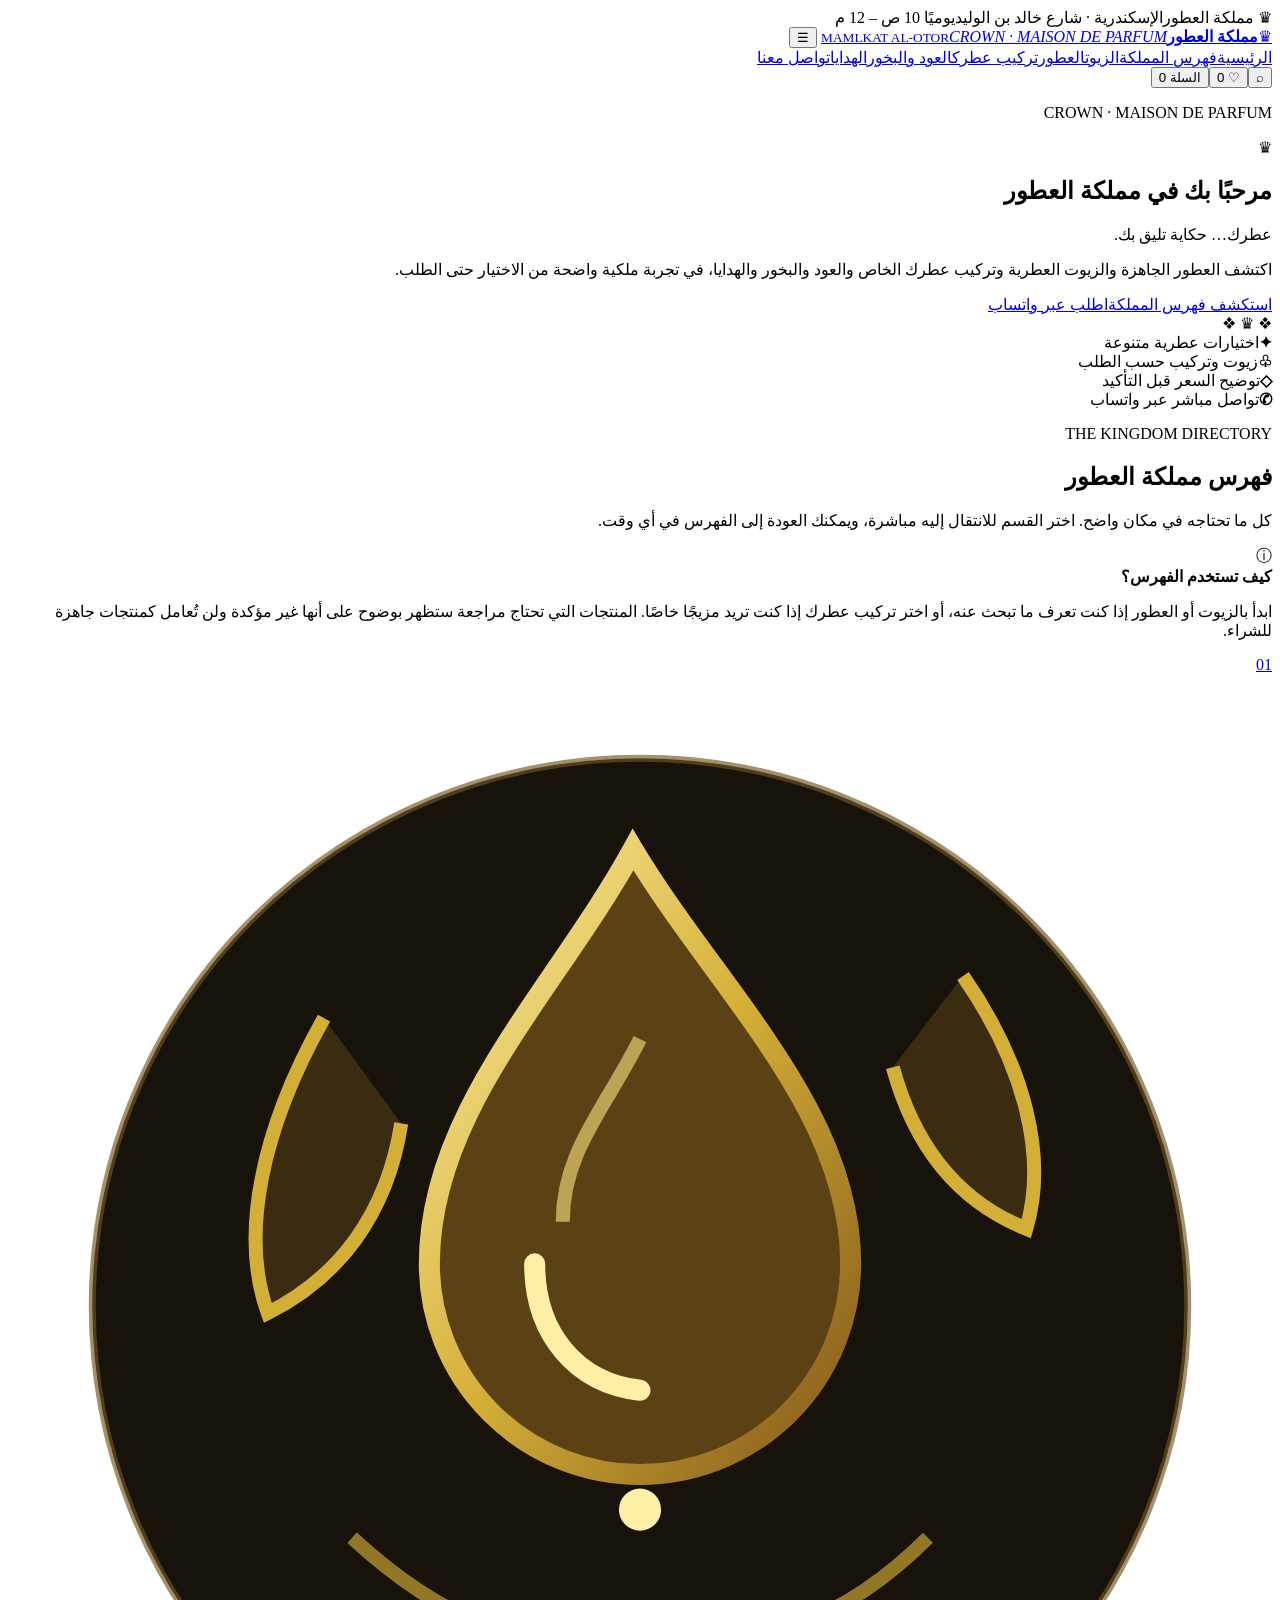
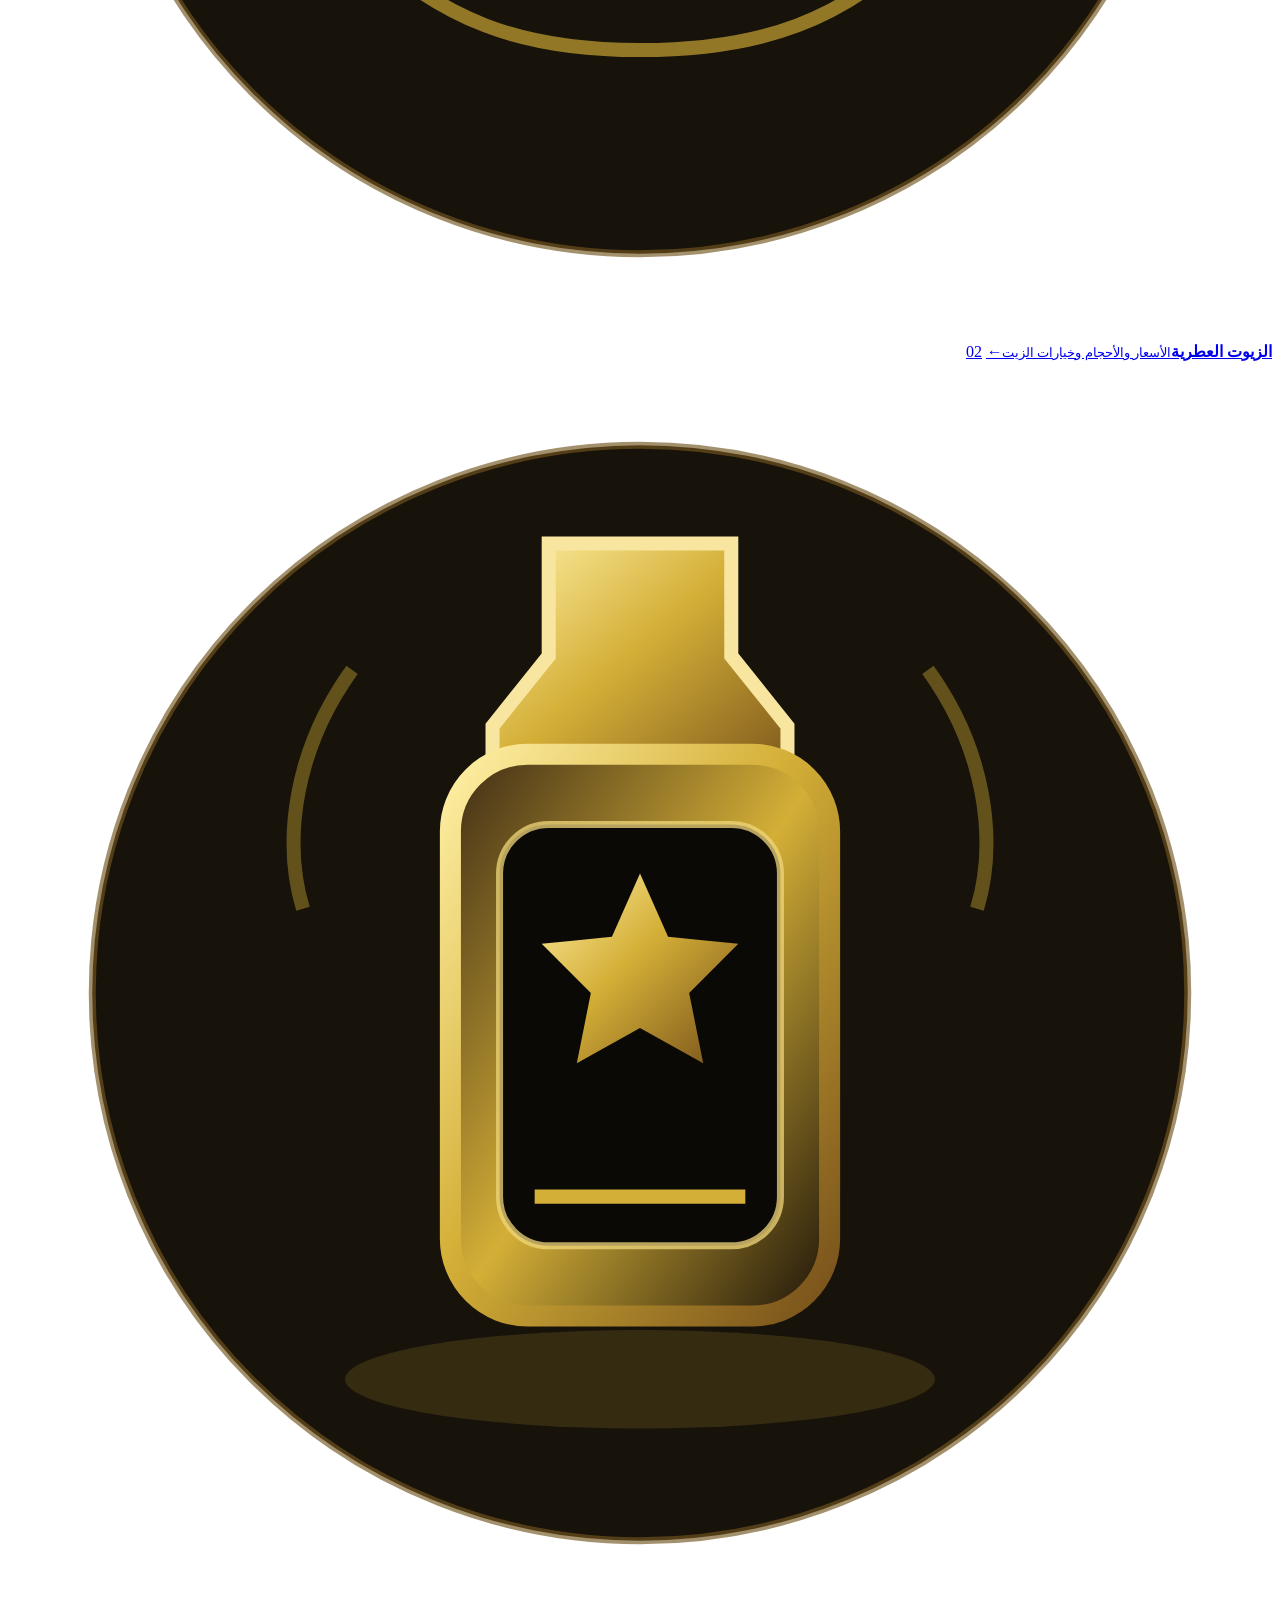
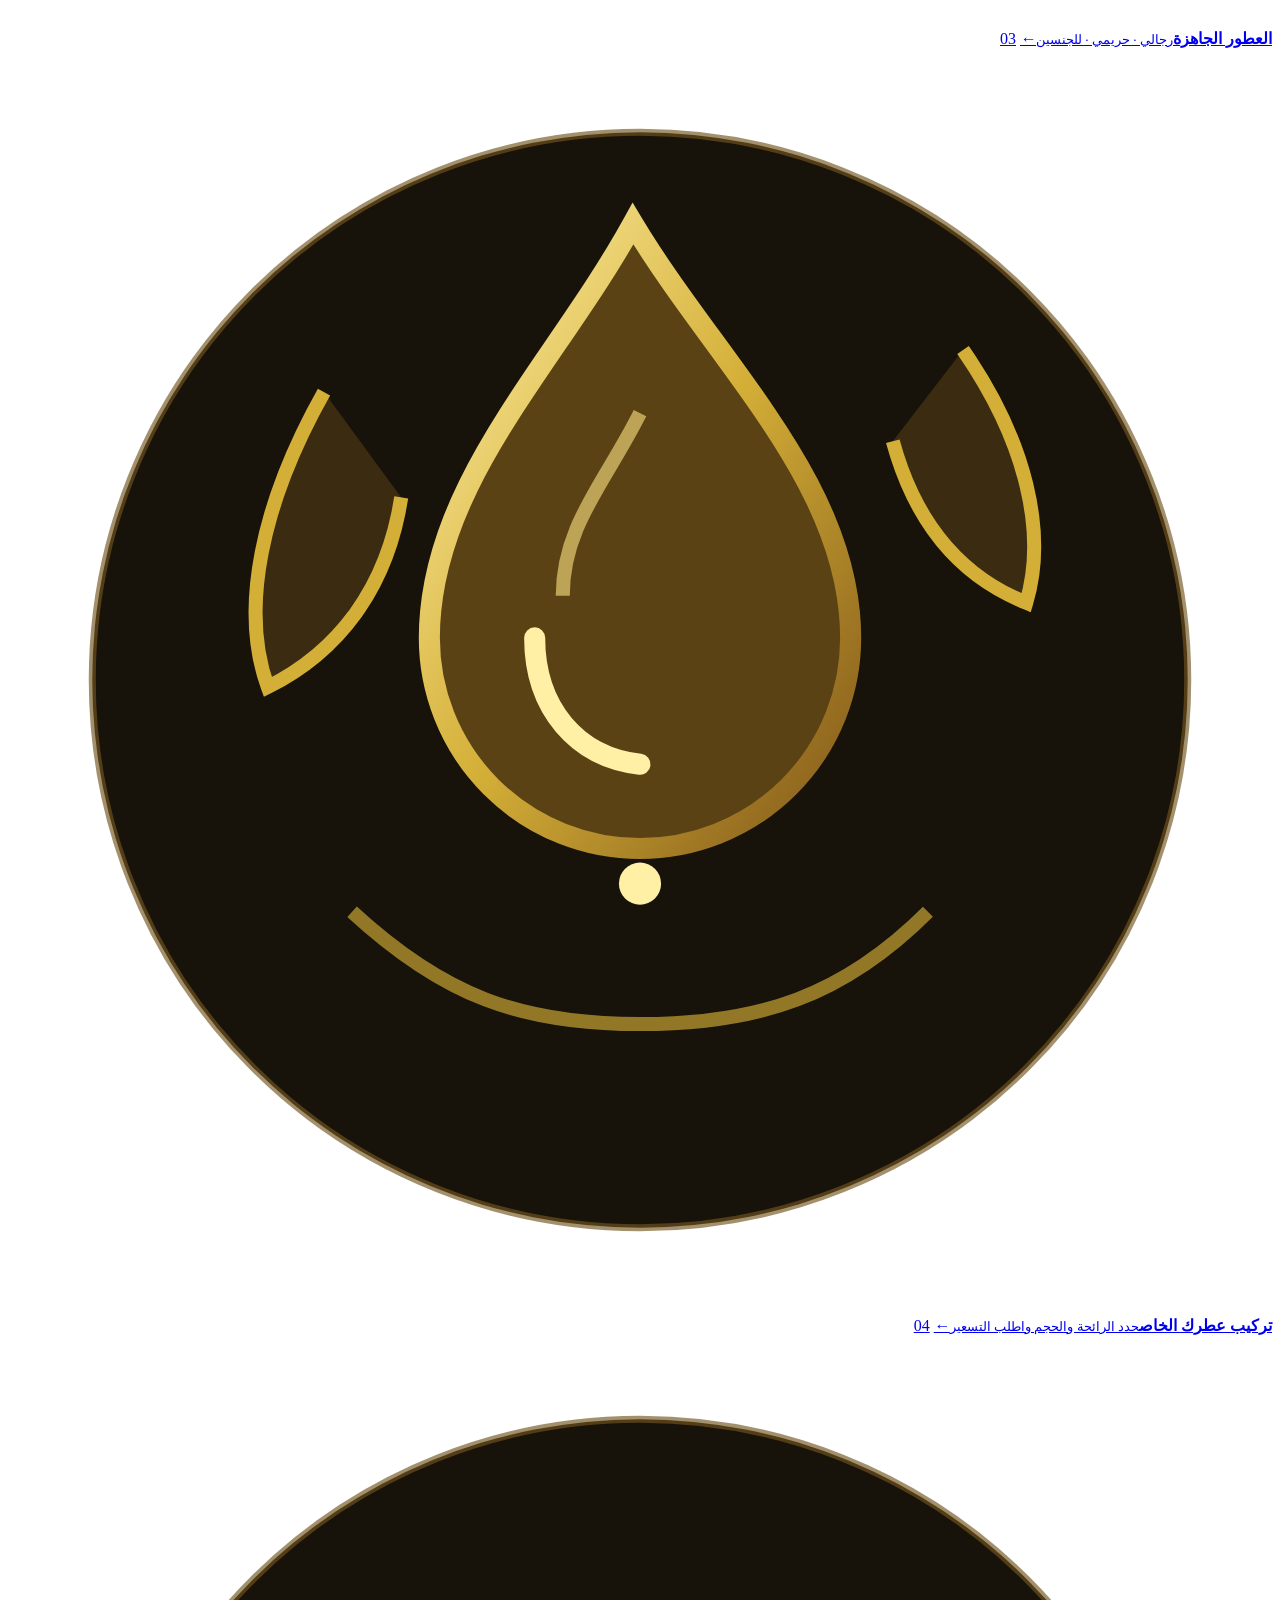
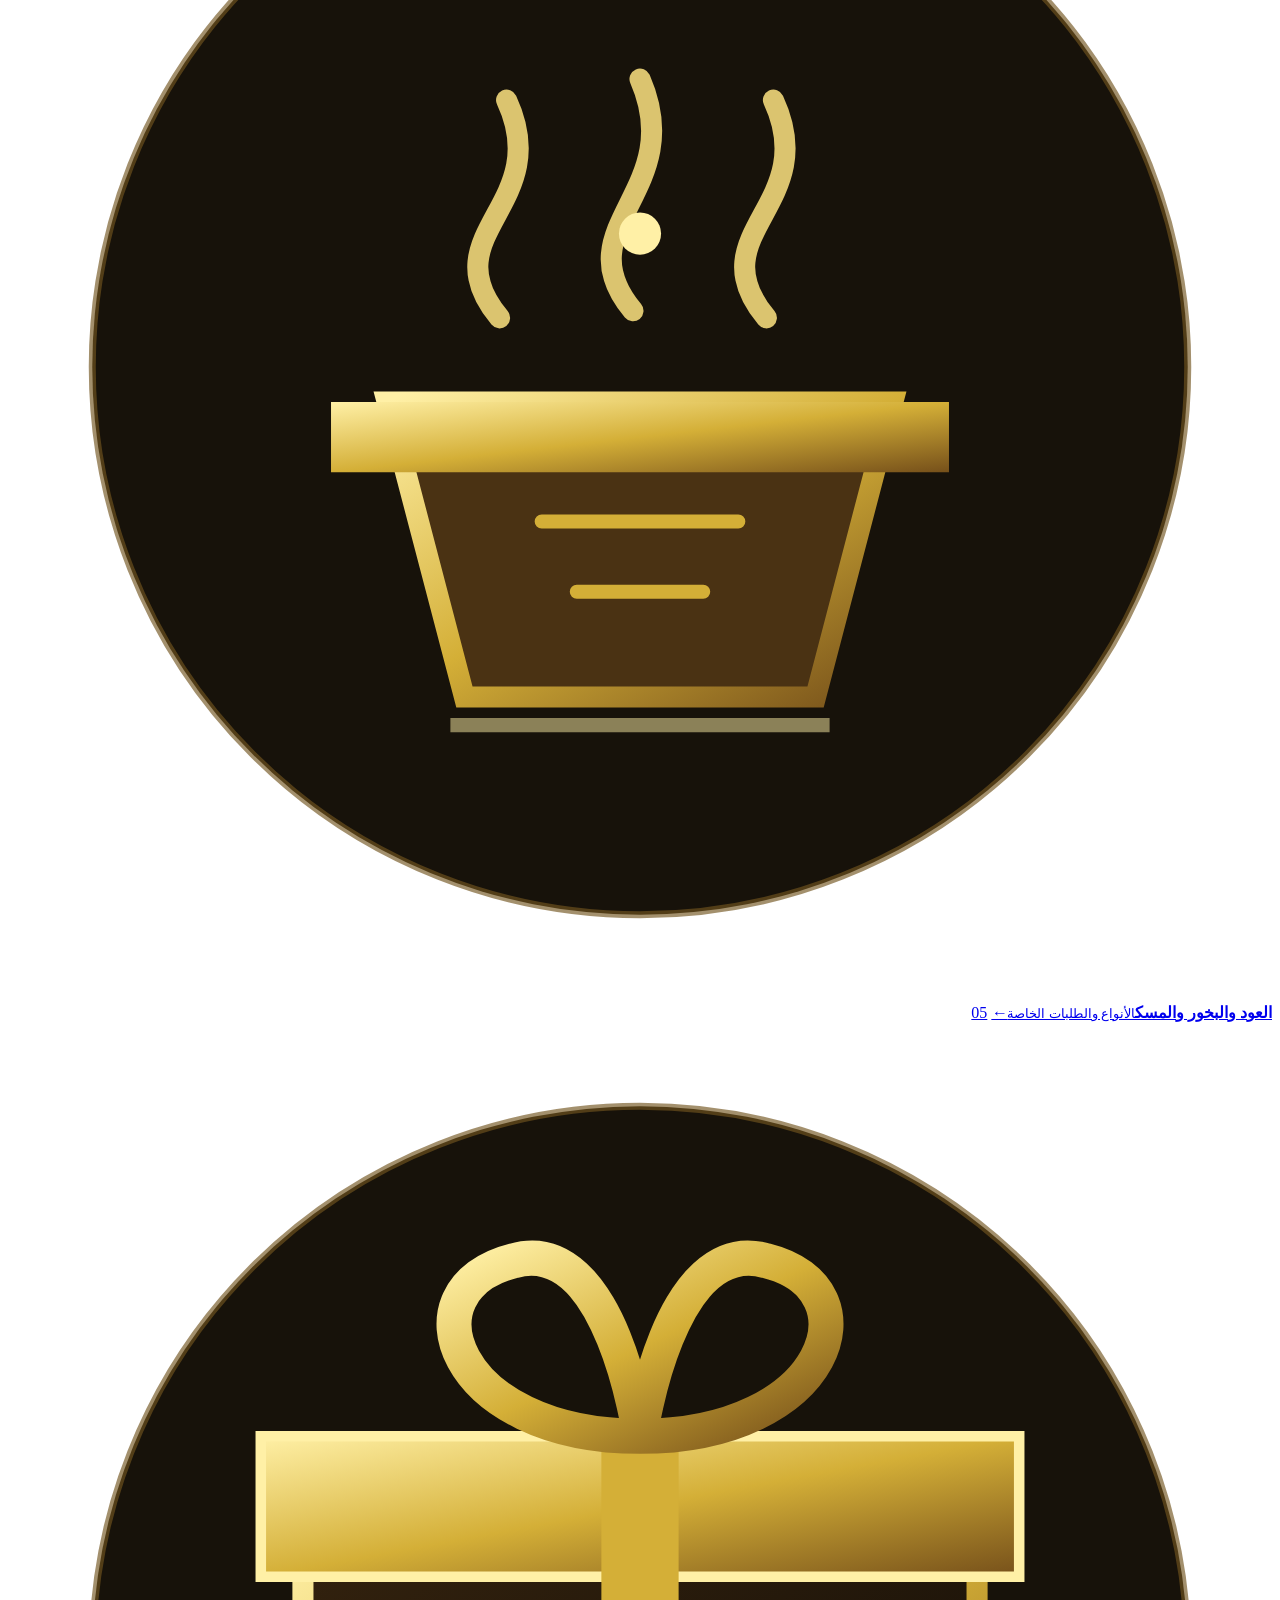
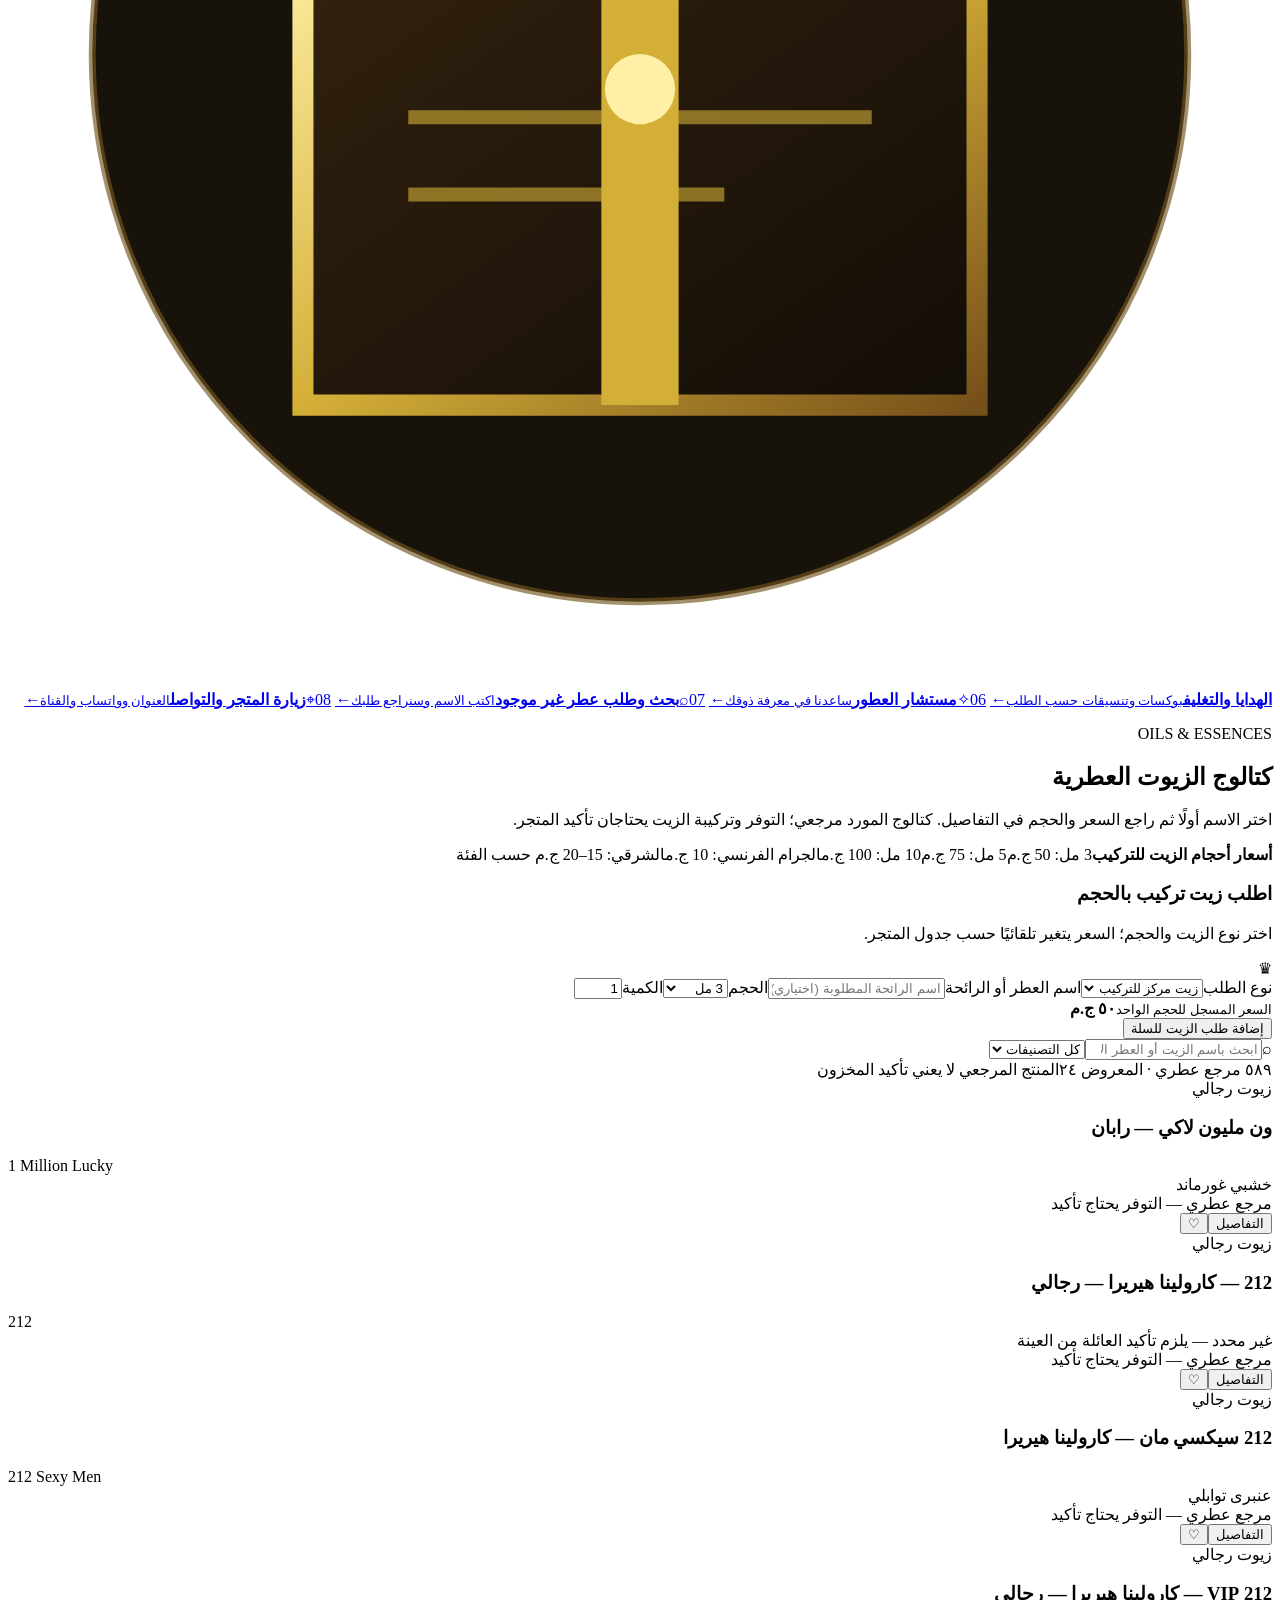
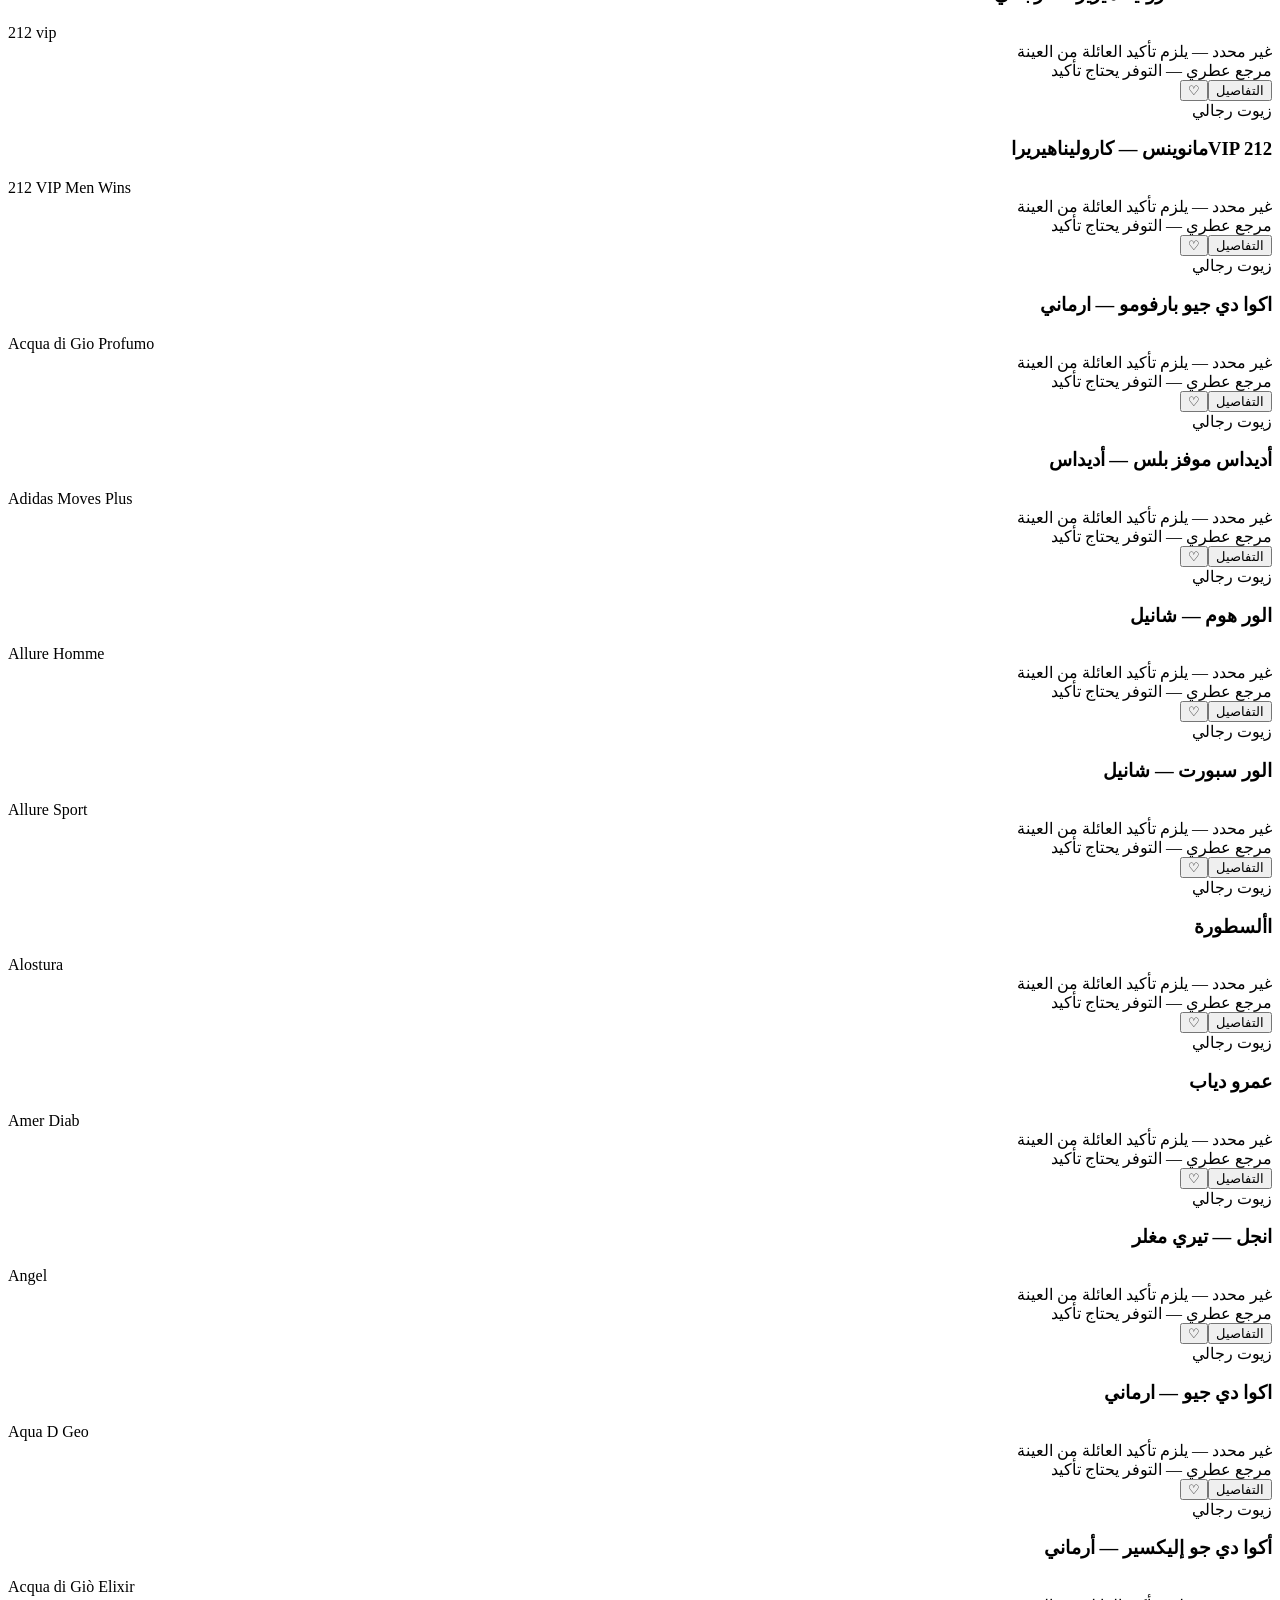
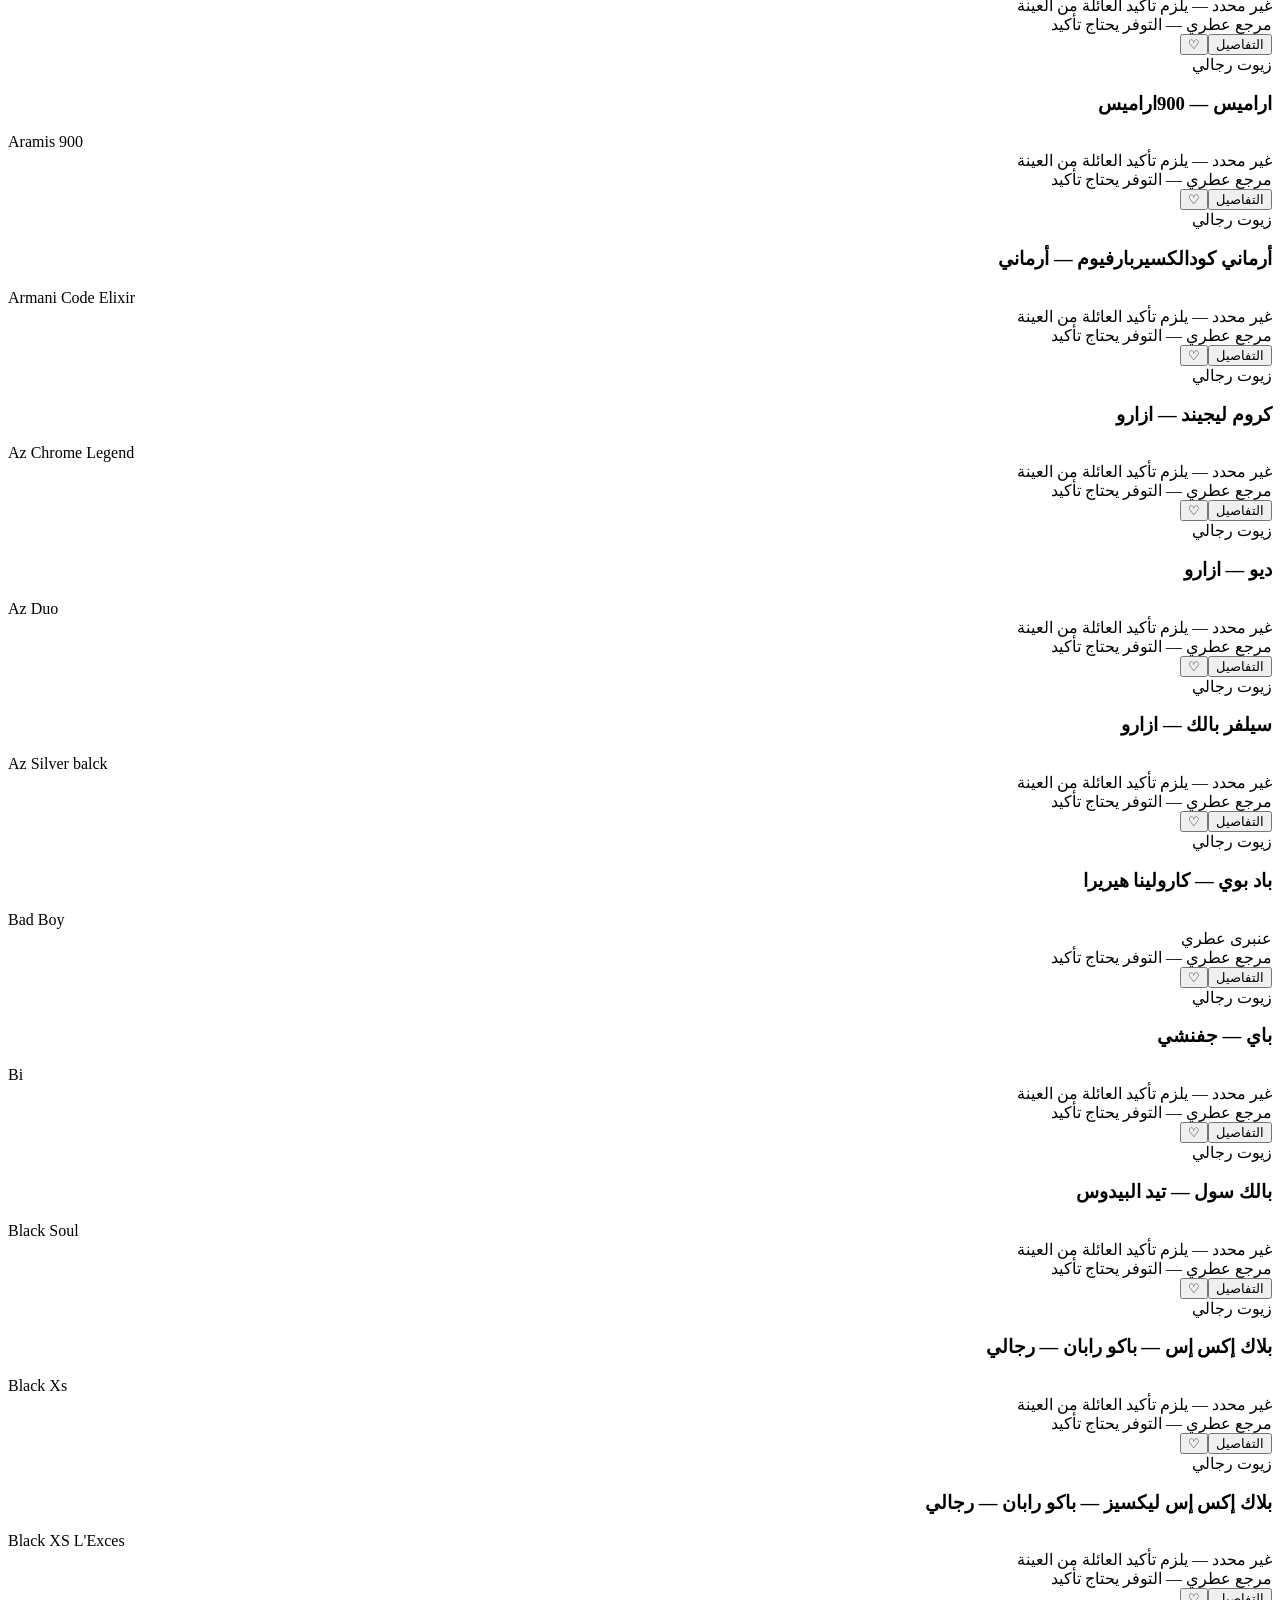
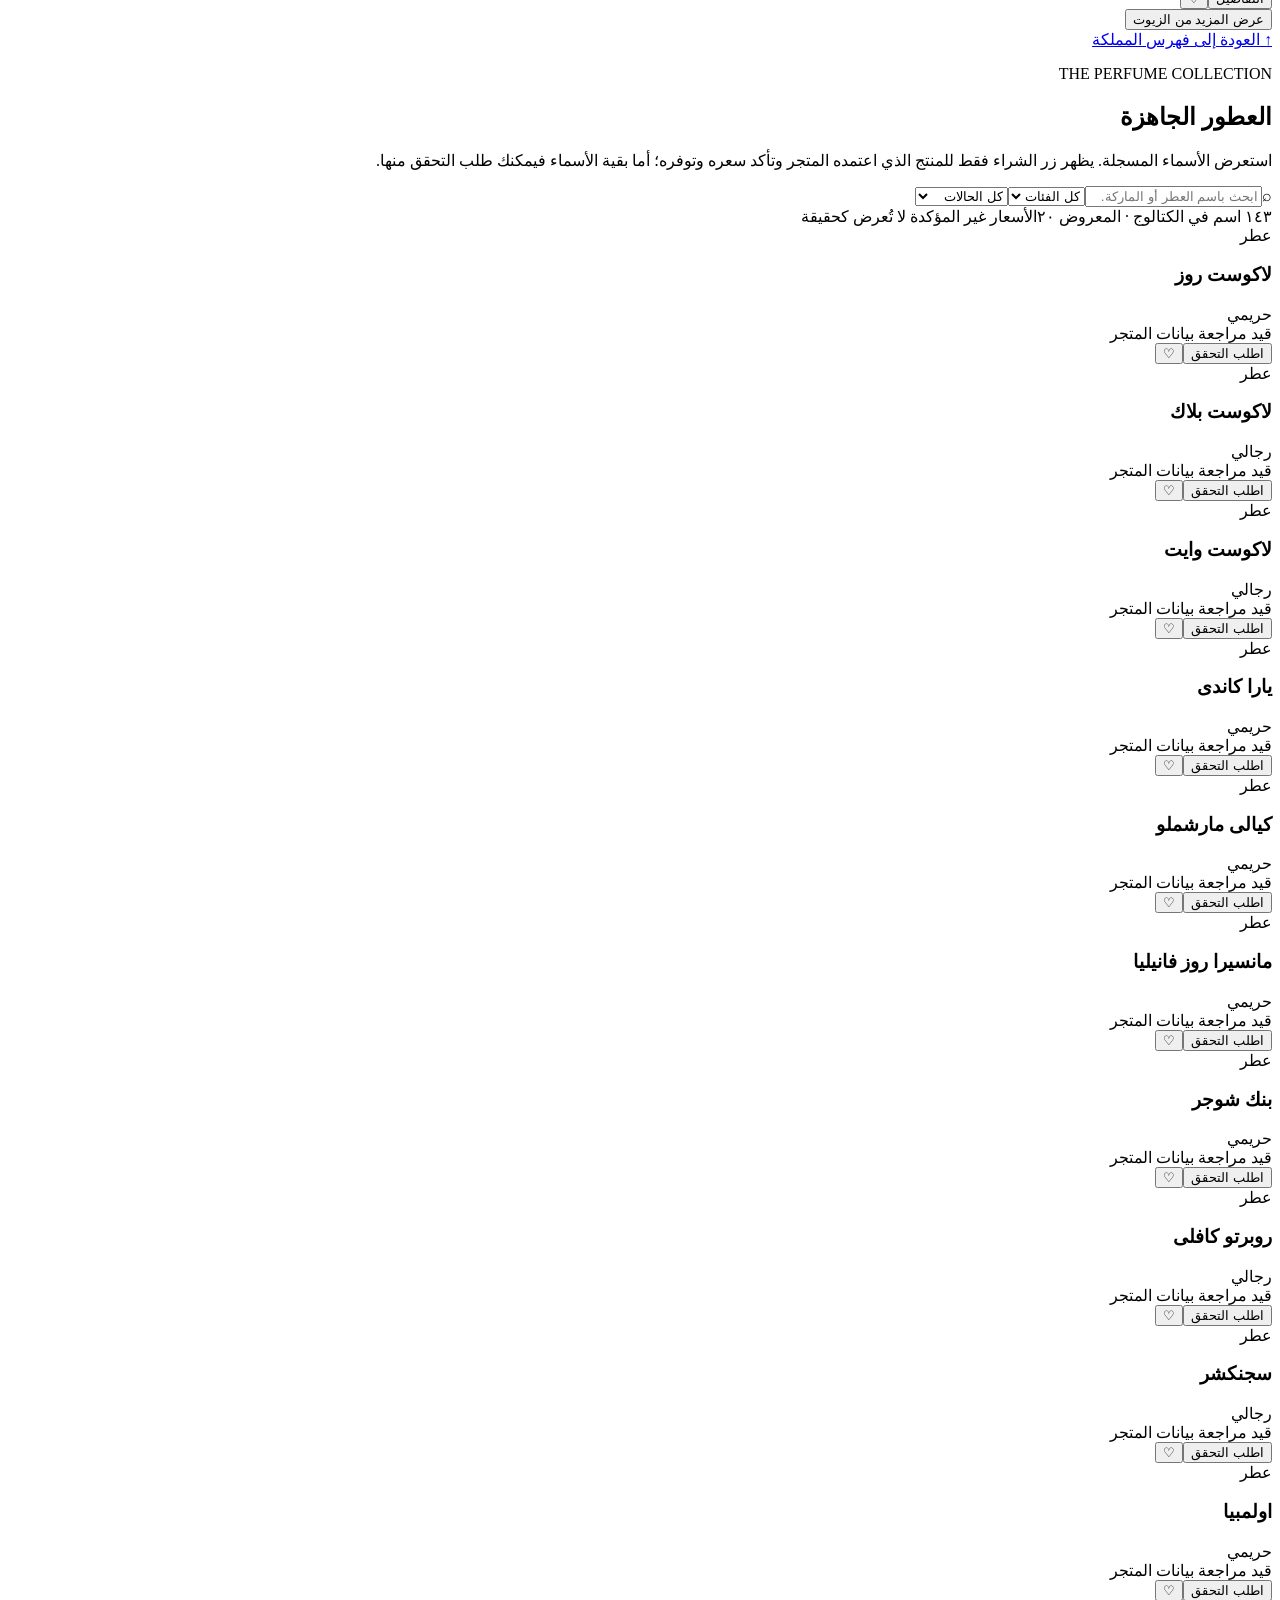
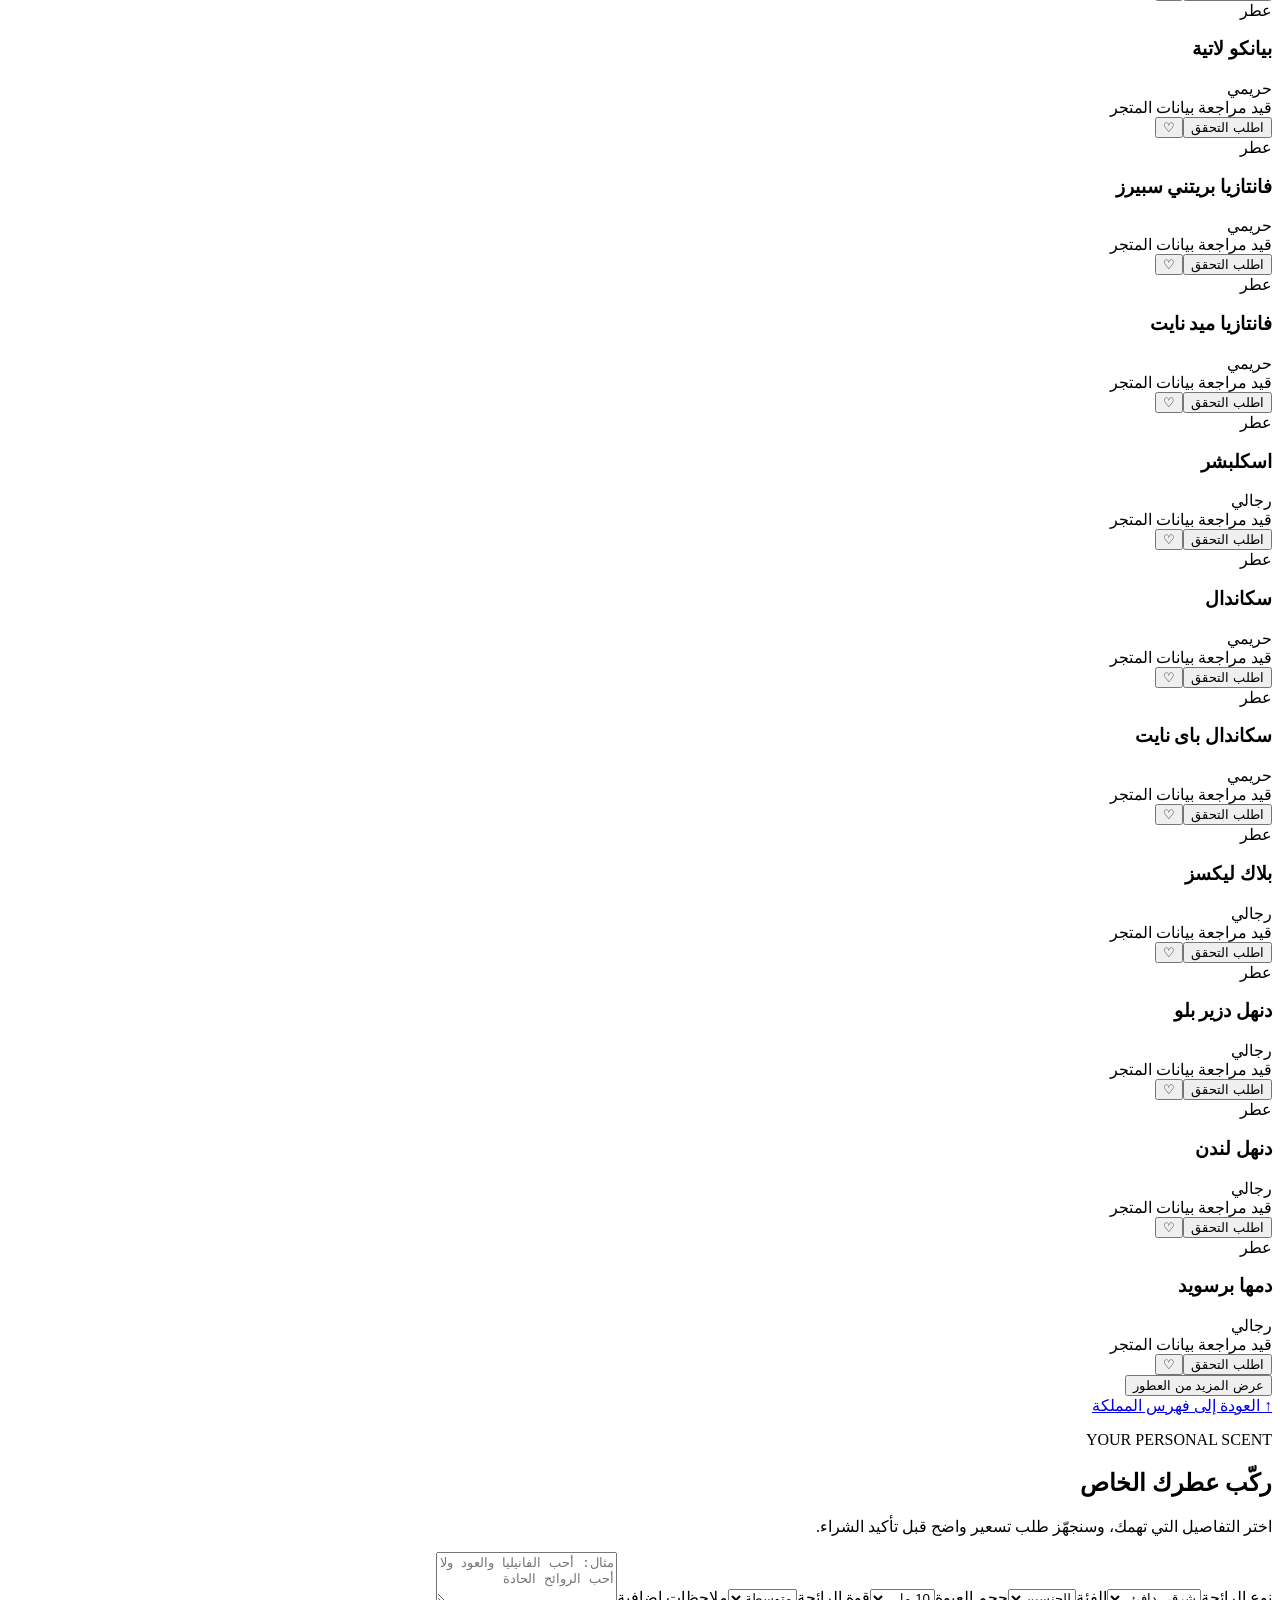
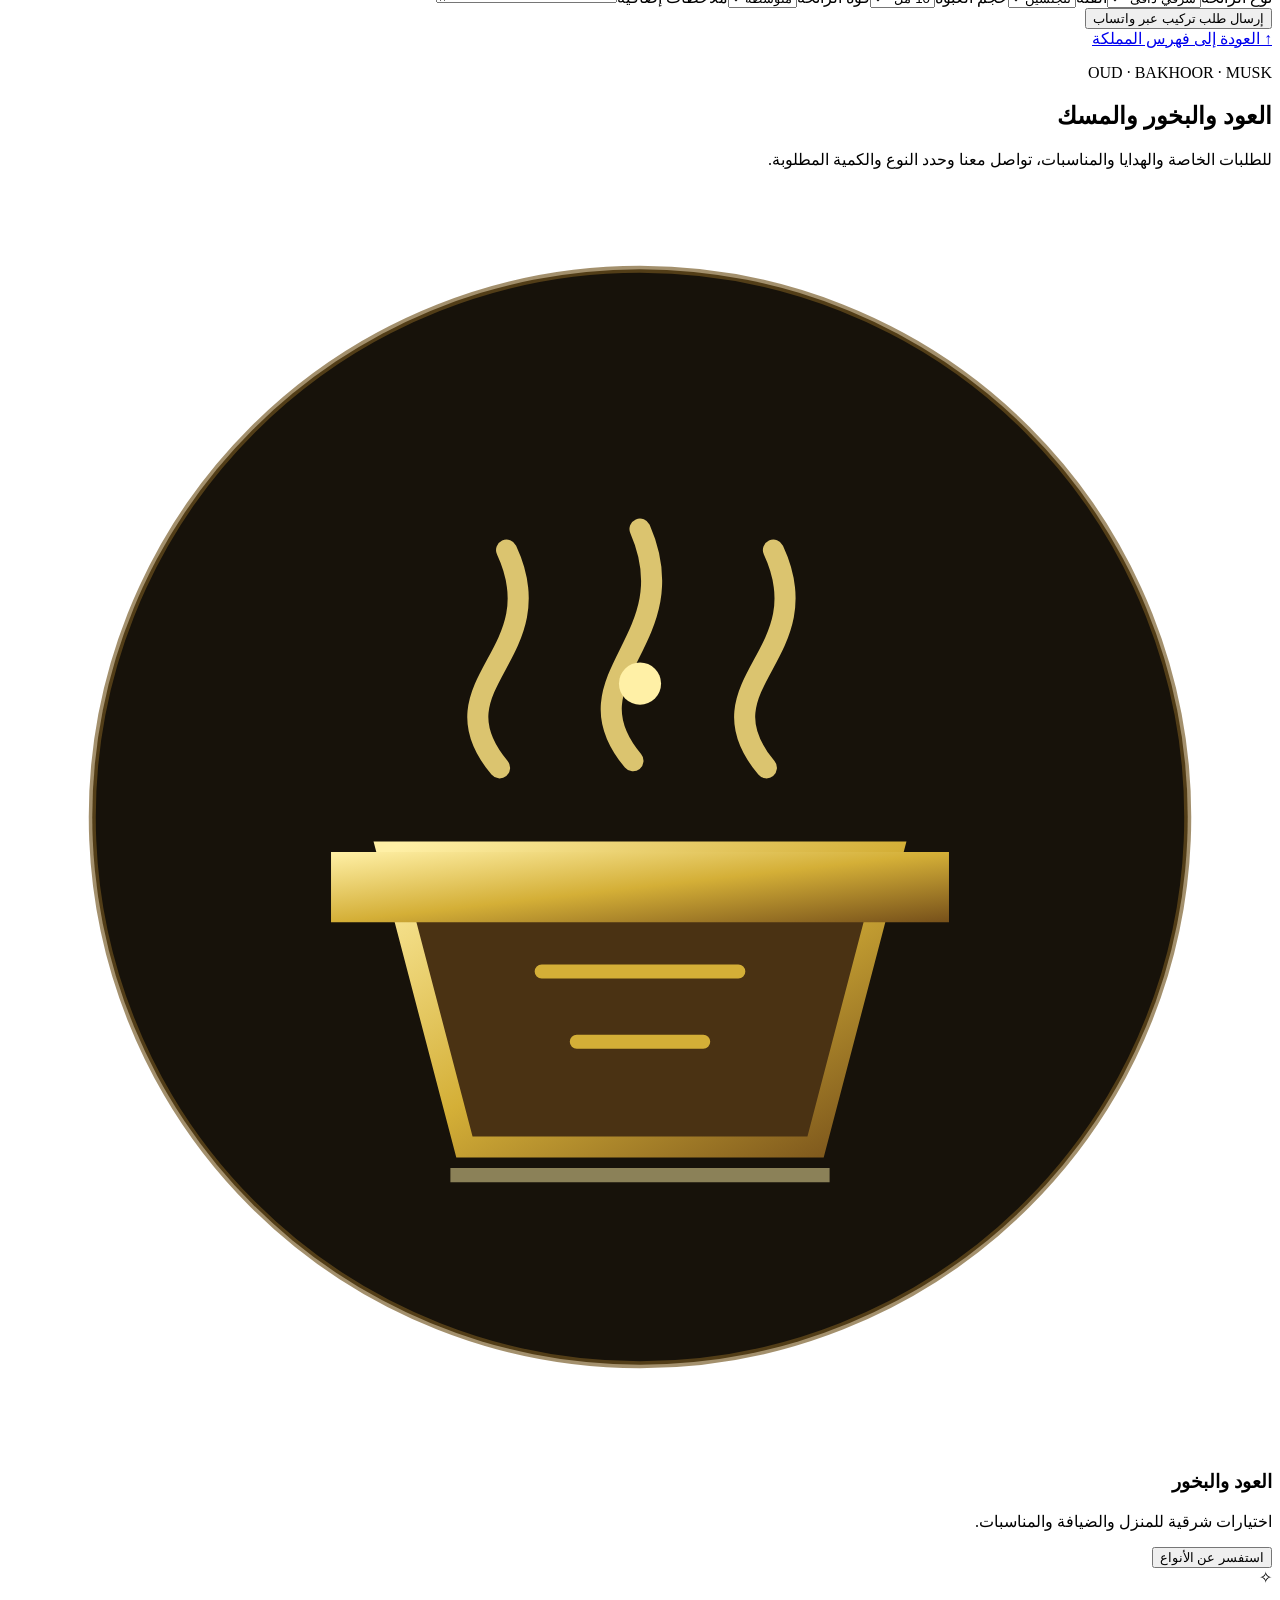
==== index.html @ d59a68aa "Add the oil price selector to the clean storefront index" ====
<!doctype html>
<html lang="ar" dir="rtl">
<head>
  <meta charset="utf-8">
  <meta name="viewport" content="width=device-width,initial-scale=1,viewport-fit=cover">
  <meta name="theme-color" content="#080807">
  <meta name="description" content="مملكة العطور — العطور الجاهزة والزيوت وتركيب العطور والعود والبخور والهدايا في الإسكندرية.">
  <title>مملكة العطور | CROWN · MAISON DE PARFUM</title>
  <link rel="manifest" href="manifest.webmanifest?v=clean-20261029">
  <link rel="icon" href="assets/images/app-icon-192.svg" type="image/svg+xml">
  <link rel="preconnect" href="https://fonts.googleapis.com">
  <link rel="preconnect" href="https://fonts.gstatic.com" crossorigin>
  <link href="https://fonts.googleapis.com/css2?family=Amiri:wght@400;700&family=Cormorant+Garamond:wght@500;600;700&family=Tajawal:wght@400;500;600;700;800&display=swap" rel="stylesheet">
  <link rel="stylesheet" href="style.css?v=clean-20261029">
</head>
<body>
  <div class="topline"><span>♛ مملكة العطور</span><span>الإسكندرية · شارع خالد بن الوليد</span><span>يوميًا 10 ص – 12 م</span></div>
  <header class="site-header" id="top">
    <a class="brand" href="#home" aria-label="العودة للرئيسية"><span class="brand-mark">♛</span><span><b>مملكة العطور</b><small>MAMLKAT AL-OTOR</small><em>CROWN · MAISON DE PARFUM</em></span></a>
    <button class="menu-toggle" id="menuToggle" aria-label="فتح القائمة" aria-expanded="false">☰</button>
    <nav class="main-nav" id="mainNav" aria-label="القائمة الرئيسية">
      <a href="#home">الرئيسية</a><a href="#siteIndex">فهرس المملكة</a><a href="#oils">الزيوت</a><a href="#catalog">العطور</a><a href="#blend">تركيب عطرك</a><a href="#oud">العود والبخور</a><a href="#gifts">الهدايا</a><a href="#visit">تواصل معنا</a>
    </nav>
    <div class="header-actions"><button class="icon-btn" id="openSearch" aria-label="بحث">⌕</button><button class="icon-btn" id="openWishlist" aria-label="المفضلة">♡ <span id="wishCount">0</span></button><button class="cart-btn" id="openCart">السلة <span id="cartCount">0</span></button></div>
  </header>

  <main>
    <section class="hero" id="home">
      <div class="hero-image" role="img" aria-label="واجهة عطرية ملكية سوداء وذهبية"></div>
      <div class="hero-content"><p class="eyebrow">CROWN · MAISON DE PARFUM</p><div class="hero-crown">♛</div><h1>مرحبًا بك في <span>مملكة العطور</span></h1><p class="hero-sub">عطرك… حكاية تليق بك.</p><p class="hero-desc">اكتشف العطور الجاهزة والزيوت العطرية وتركيب عطرك الخاص والعود والبخور والهدايا، في تجربة ملكية واضحة من الاختيار حتى الطلب.</p><div class="hero-actions"><a class="btn btn-gold" href="#siteIndex">استكشف فهرس المملكة</a><a class="btn btn-outline" href="https://wa.me/201272776928" target="_blank" rel="noopener">اطلب عبر واتساب</a></div><div class="hero-divider">❖ ♛ ❖</div></div>
    </section>

    <section class="trust-strip" aria-label="مميزات المتجر"><div><b>✦</b><span>اختيارات عطرية متنوعة</span></div><div><b>♧</b><span>زيوت وتركيب حسب الطلب</span></div><div><b>◇</b><span>توضيح السعر قبل التأكيد</span></div><div><b>✆</b><span>تواصل مباشر عبر واتساب</span></div></section>

    <section class="section index-section" id="siteIndex">
      <div class="section-head"><p class="eyebrow">THE KINGDOM DIRECTORY</p><h2>فهرس <span>مملكة العطور</span></h2><p>كل ما تحتاجه في مكان واضح. اختر القسم للانتقال إليه مباشرة، ويمكنك العودة إلى الفهرس في أي وقت.</p></div>
      <div class="notice-box"><span class="notice-icon">ⓘ</span><div><b>كيف تستخدم الفهرس؟</b><p>ابدأ بالزيوت أو العطور إذا كنت تعرف ما تبحث عنه، أو اختر تركيب عطرك إذا كنت تريد مزيجًا خاصًا. المنتجات التي تحتاج مراجعة ستظهر بوضوح على أنها غير مؤكدة ولن تُعامل كمنتجات جاهزة للشراء.</p></div></div>
      <div class="index-grid">
        <a class="index-card index-oils" href="#oils"><span class="index-number">01</span><img src="assets/images/category-oils.svg" alt=""><span><b>الزيوت العطرية</b><small>الأسعار والأحجام وخيارات الزيت</small></span><i>←</i></a>
        <a class="index-card" href="#catalog"><span class="index-number">02</span><img src="assets/images/category-ready.svg" alt=""><span><b>العطور الجاهزة</b><small>رجالي · حريمي · للجنسين</small></span><i>←</i></a>
        <a class="index-card" href="#blend"><span class="index-number">03</span><img src="assets/images/category-oils.svg" alt=""><span><b>تركيب عطرك الخاص</b><small>حدد الرائحة والحجم واطلب التسعير</small></span><i>←</i></a>
        <a class="index-card" href="#oud"><span class="index-number">04</span><img src="assets/images/category-bakhoor.svg" alt=""><span><b>العود والبخور والمسك</b><small>الأنواع والطلبات الخاصة</small></span><i>←</i></a>
        <a class="index-card" href="#gifts"><span class="index-number">05</span><img src="assets/images/category-gift.svg" alt=""><span><b>الهدايا والتغليف</b><small>بوكسات وتنسيقات حسب الطلب</small></span><i>←</i></a>
        <a class="index-card" href="#advisor"><span class="index-number">06</span><span class="index-symbol">✧</span><span><b>مستشار العطور</b><small>ساعدنا في معرفة ذوقك</small></span><i>←</i></a>
        <a class="index-card" href="#requests"><span class="index-number">07</span><span class="index-symbol">⌕</span><span><b>بحث وطلب عطر غير موجود</b><small>اكتب الاسم وسنراجع طلبك</small></span><i>←</i></a>
        <a class="index-card" href="#visit"><span class="index-number">08</span><span class="index-symbol">⌖</span><span><b>زيارة المتجر والتواصل</b><small>العنوان وواتساب والقناة</small></span><i>←</i></a>
      </div>
    </section>

    <section class="section product-section" id="oils">
      <div class="section-head"><p class="eyebrow">OILS & ESSENCES</p><h2>كتالوج <span>الزيوت العطرية</span></h2><p>اختر الاسم أولًا ثم راجع السعر والحجم في التفاصيل. كتالوج المورد مرجعي؛ التوفر وتركيبة الزيت يحتاجان تأكيد المتجر.</p></div>
      <div class="price-rules"><b>أسعار أحجام الزيت للتركيب</b><span>3 مل: 50 ج.م</span><span>5 مل: 75 ج.م</span><span>10 مل: 100 ج.م</span><span>الجرام الفرنسي: 10 ج.م</span><span>الشرقي: 15–20 ج.م حسب الفئة</span></div>
      <div class="oil-order-card"><div class="oil-order-head"><div><h3>اطلب زيت تركيب بالحجم</h3><p>اختر نوع الزيت والحجم؛ السعر يتغير تلقائيًا حسب جدول المتجر.</p></div><span class="oil-order-crown">♛</span></div><div class="oil-order-fields"><label>نوع الطلب<select id="oilOrderType"><option value="concentrated">زيت مركز للتركيب</option><option value="spray">زيت فقط ورش</option></select></label><label>اسم العطر أو الرائحة<input id="oilOrderName" placeholder="اسم الرائحة المطلوبة (اختياري)"></label><label>الحجم<select id="oilOrderSize"><option value="3">3 مل</option><option value="5">5 مل</option><option value="10">10 مل</option><option value="22">22 مل</option><option value="30">30 مل</option><option value="50">50 مل</option><option value="100">100 مل</option></select></label><label>الكمية<input id="oilOrderQty" type="number" min="1" max="20" value="1"></label></div><div class="oil-order-summary"><div><small>السعر المسجل للحجم الواحد</small><b id="oilOrderPrice">50 ج.م</b></div><button class="btn btn-gold" id="addOilOrder">إضافة طلب الزيت للسلة</button></div></div>
      <div class="catalog-tools"><label class="search-field"><span>⌕</span><input id="oilSearch" type="search" placeholder="ابحث باسم الزيت أو العطر الأصلي…" autocomplete="off"></label><select id="oilCategory" aria-label="تصنيف الزيوت"><option value="all">كل التصنيفات</option><option value="MEN">رجالي</option><option value="WOMEN">حريمي</option><option value="ORIENTAL">شرقي</option></select></div>
      <div class="catalog-meta"><span id="oilResultsLabel">جارٍ تحميل كتالوج الزيوت…</span><span class="muted">المنتج المرجعي لا يعني تأكيد المخزون</span></div>
      <div class="product-grid" id="oilGrid"><div class="loading-card">جارٍ تحميل الزيوت…</div></div>
      <div class="center-actions"><button class="btn btn-outline" id="oilLoadMore" hidden>عرض المزيد من الزيوت</button></div>
      <div class="section-back"><a href="#siteIndex">↑ العودة إلى فهرس المملكة</a></div>
    </section>

    <section class="section product-section alt-section" id="catalog">
      <div class="section-head"><p class="eyebrow">THE PERFUME COLLECTION</p><h2>العطور <span>الجاهزة</span></h2><p>استعرض الأسماء المسجلة. يظهر زر الشراء فقط للمنتج الذي اعتمده المتجر وتأكد سعره وتوفره؛ أما بقية الأسماء فيمكنك طلب التحقق منها.</p></div>
      <div class="catalog-tools"><label class="search-field"><span>⌕</span><input id="productSearch" type="search" placeholder="ابحث باسم العطر أو الماركة…" autocomplete="off"></label><select id="productGender" aria-label="الفئة"><option value="all">كل الفئات</option><option value="رجالي">رجالي</option><option value="حريمي">حريمي</option><option value="للجنسين">للجنسين</option></select><select id="productStatus" aria-label="حالة المنتج"><option value="all">كل الحالات</option><option value="available">متاح للشراء</option><option value="review">يحتاج مراجعة</option></select></div>
      <div class="catalog-meta"><span id="productResultsLabel">جارٍ تحميل العطور…</span><span class="muted">الأسعار غير المؤكدة لا تُعرض كحقيقة</span></div>
      <div class="product-grid" id="productGrid"><div class="loading-card">جارٍ تحميل العطور…</div></div>
      <div class="center-actions"><button class="btn btn-outline" id="productLoadMore" hidden>عرض المزيد من العطور</button></div>
      <div class="section-back"><a href="#siteIndex">↑ العودة إلى فهرس المملكة</a></div>
    </section>

    <section class="section blend-section" id="blend"><div class="section-head"><p class="eyebrow">YOUR PERSONAL SCENT</p><h2>ركّب <span>عطرك الخاص</span></h2><p>اختر التفاصيل التي تهمك، وسنجهّز طلب تسعير واضح قبل تأكيد الشراء.</p></div>
      <div class="builder-card"><div class="builder-grid"><label>نوع الرائحة<select id="blendFamily"><option value="شرقي">شرقي دافئ</option><option value="خشبي">خشبي</option><option value="زهري">زهري</option><option value="منعش">منعش</option><option value="حلو">حلو وغورماند</option><option value="مسك">مسك ونظيف</option></select></label><label>الفئة<select id="blendGender"><option>للجنسين</option><option>رجالي</option><option>حريمي</option></select></label><label>حجم العبوة<select id="blendSize"><option value="10 مل">10 مل</option><option value="30 مل">30 مل</option><option value="50 مل">50 مل</option><option value="100 مل">100 مل</option></select></label><label>قوة الرائحة<select id="blendStrength"><option>متوسطة</option><option>قوية</option><option>هادئة</option></select></label><label class="wide-label">ملاحظات إضافية<textarea id="blendNotes" rows="3" placeholder="مثال: أحب الفانيليا والعود ولا أحب الروائح الحادة"></textarea></label></div><button class="btn btn-gold" id="sendBlend">إرسال طلب تركيب عبر واتساب</button></div><div class="section-back"><a href="#siteIndex">↑ العودة إلى فهرس المملكة</a></div>
    </section>

    <section class="section alt-section" id="oud"><div class="section-head"><p class="eyebrow">OUD · BAKHOOR · MUSK</p><h2>العود والبخور <span>والمسك</span></h2><p>للطلبات الخاصة والهدايا والمناسبات، تواصل معنا وحدد النوع والكمية المطلوبة.</p></div><div class="feature-row"><article class="feature-card"><img src="assets/images/category-bakhoor.svg" alt=""><h3>العود والبخور</h3><p>اختيارات شرقية للمنزل والضيافة والمناسبات.</p><button class="btn btn-outline" data-whatsapp="أرغب في الاستفسار عن العود والبخور والأنواع المتاحة.">استفسر عن الأنواع</button></article><article class="feature-card"><span class="feature-glyph">✧</span><h3>المسك والعطور الشرقية</h3><p>أرسل تفضيلاتك ليتم تأكيد النوع والسعر والتوفر.</p><button class="btn btn-outline" data-whatsapp="أرغب في الاستفسار عن المسك والعطور الشرقية المتاحة.">اسأل عن المسك</button></article><article class="feature-card"><span class="feature-glyph">♧</span><h3>طلبات الكميات</h3><p>للكميات والجملة، اذكر النوع والكمية والمنطقة.</p><button class="btn btn-outline" data-whatsapp="أرغب في الاستفسار عن أسعار الكميات والجملة.">استفسار الكميات</button></article></div><div class="section-back"><a href="#siteIndex">↑ العودة إلى فهرس المملكة</a></div></section>

    <section class="section" id="gifts"><div class="section-head"><p class="eyebrow">GIFTS & PACKAGING</p><h2>الهدايا <span>والتغليف الملكي</span></h2><p>جهّز هديتك واطلب تأكيد الخيارات المتاحة قبل الدفع.</p></div><div class="gift-layout"><img src="assets/images/category-gift.svg" alt="رسم توضيحي لهدية عطرية"><div><label>نوع الهدية<select id="giftType"><option>عطر مع بوكس</option><option>زيوت عطرية</option><option>بوكس هدايا متنوع</option><option>تغليف فقط</option><option>هدية حسب الميزانية</option></select></label><label>الميزانية التقريبية<input id="giftBudget" type="number" min="0" placeholder="المبلغ بالجنيه (اختياري)"></label><label>ملاحظات<textarea id="giftNotes" rows="3" placeholder="المناسبة، الألوان، عدد القطع…"></textarea></label><button class="btn btn-gold" id="sendGift">اطلب تنسيق هدية</button></div></div><div class="section-back"><a href="#siteIndex">↑ العودة إلى فهرس المملكة</a></div></section>

    <section class="section alt-section" id="advisor"><div class="section-head"><p class="eyebrow">SCENT CONCIERGE</p><h2>مستشار <span>العطور</span></h2><p>اختر ما تفضله لنساعدك في صياغة طلب مناسب؛ التوصية لا تفترض أن المنتج متوفر قبل تأكيد المتجر.</p></div><div class="advisor-card"><label>تحب أي نوع؟<select id="advisorFamily"><option value="all">مفتوح لكل الروائح</option><option value="خشبي">خشبي</option><option value="زهري">زهري</option><option value="منعش">منعش</option><option value="شرقي">شرقي</option><option value="حلو">حلو</option><option value="مسك">مسك</option></select></label><label>الفئة<select id="advisorGender"><option>للجنسين</option><option>رجالي</option><option>حريمي</option></select></label><label>القوة<select id="advisorStrength"><option>أي قوة</option><option>قوية</option><option>هادئة</option></select></label><button class="btn btn-gold" id="advisorSend">ساعدني في اختيار عطري</button></div><div class="section-back"><a href="#siteIndex">↑ العودة إلى فهرس المملكة</a></div></section>

    <section class="section request-section" id="requests"><div class="section-head"><p class="eyebrow">SPECIAL REQUEST</p><h2>لم تجد العطر؟ <span>اطلب إضافته</span></h2><p>اكتب الاسم كما تعرفه وسنراجع الطلب لإضافته إلى قائمة المتابعة. الإضافة لا تعني توفر المنتج فورًا.</p></div><div class="request-form"><label>اسم العطر أو الزيت<input id="requestName" required placeholder="اكتب اسم العطر أو الزيت"></label><label>معلومة إضافية<input id="requestInfo" placeholder="الماركة أو الفئة أو الحجم (اختياري)"></label><button class="btn btn-gold" id="sendRequest">إرسال طلب التوفير</button></div><div class="section-back"><a href="#siteIndex">↑ العودة إلى فهرس المملكة</a></div></section>

    <section class="section visit-section" id="visit"><div class="section-head"><p class="eyebrow">VISIT THE KINGDOM</p><h2>تواصل مع <span>مملكة العطور</span></h2><p>نحن في الإسكندرية، شارع خالد بن الوليد. اسأل عن السعر والتوفر قبل التوجه للمتجر.</p></div><div class="contact-grid"><article class="contact-card"><span>⌖</span><h3>عنوان المتجر</h3><p>الإسكندرية · شارع خالد بن الوليد</p></article><article class="contact-card"><span>✆</span><h3>واتساب الطلبات</h3><p dir="ltr">01272776928</p><a class="btn btn-gold" href="https://wa.me/201272776928" target="_blank" rel="noopener">ابدأ محادثة</a></article><article class="contact-card"><span>◉</span><h3>قناة واتساب</h3><p>تابع الجديد والإعلانات.</p><a class="btn btn-outline" href="https://whatsapp.com/channel/0029Vb8l5QRBPzjhHbvbzn2W" target="_blank" rel="noopener">فتح القناة</a></article><article class="contact-card"><span>♧</span><h3>مجموعة واتساب</h3><p>تواصل ومتابعة الطلبات.</p><a class="btn btn-outline" href="https://chat.whatsapp.com/Hss5ldmziuw1zI1EtlWOTz" target="_blank" rel="noopener">فتح المجموعة</a></article></div><div class="map-frame"><iframe title="خريطة شارع خالد بن الوليد بالإسكندرية" loading="lazy" src="https://www.google.com/maps?q=%D8%B4%D8%A7%D8%B1%D8%B9%20%D8%AE%D8%A7%D9%84%D8%AF%20%D8%A8%D9%86%20%D8%A7%D9%84%D9%88%D9%84%D9%8A%D8%AF%20%D8%A7%D9%84%D8%A5%D8%B3%D9%83%D9%86%D8%AF%D8%B1%D9%8A%D8%A9&output=embed" referrerpolicy="no-referrer-when-downgrade"></iframe></div><div class="section-back"><a href="#siteIndex">↑ العودة إلى فهرس المملكة</a></div></section>
  </main>

  <footer class="site-footer"><a class="brand footer-brand" href="#top"><span class="brand-mark">♛</span><span><b>مملكة العطور</b><small>MAMLKAT AL-OTOR</small><em>CROWN · MAISON DE PARFUM</em></span></a><p>العطر يبدأ باختيارك، والثقة تبدأ بوضوح التفاصيل.</p><div class="footer-links"><a href="#siteIndex">الفهرس</a><a href="#oils">الزيوت</a><a href="#catalog">العطور</a><a href="#visit">التواصل</a><button id="adminOpen" type="button">إدارة البيانات المحلية</button></div><small>© <span id="year"></span> مملكة العطور · لا يتم تأكيد الطلب إلا بعد مراجعة السعر والتوفر.</small></footer>

  <div class="modal-backdrop" id="productModal" hidden><section class="modal-card product-modal" role="dialog" aria-modal="true" aria-labelledby="modalTitle"><button class="modal-close" type="button" data-close-modal aria-label="إغلاق">×</button><div id="modalContent"></div></section></div>
  <div class="drawer-backdrop" id="cartBackdrop" hidden><aside class="cart-drawer" role="dialog" aria-modal="true" aria-labelledby="cartTitle"><div class="drawer-head"><div><p class="eyebrow">YOUR SELECTION</p><h2 id="cartTitle">سلة التسوق</h2></div><button class="modal-close" id="closeCart" type="button" aria-label="إغلاق السلة">×</button></div><div id="cartItems"></div><div class="cart-total"><span>الإجمالي التقديري</span><b id="cartTotal">0 ج.م</b></div><p class="muted small">السعر النهائي والتوفر يؤكدهما المتجر قبل إتمام الطلب.</p><label>الاسم<input id="customerName" autocomplete="name" placeholder="اسم العميل"></label><label>رقم الهاتف<input id="customerPhone" autocomplete="tel" inputmode="tel" placeholder="رقم للتواصل"></label><label>العنوان / المنطقة<input id="customerAddress" autocomplete="street-address" placeholder="المنطقة والعنوان (اختياري)"></label><button class="btn btn-gold full-width" id="checkoutWhatsApp">متابعة الطلب عبر واتساب</button><button class="text-btn full-width" id="continueShopping">العودة للتسوق</button></aside></div>
  <div class="modal-backdrop" id="adminModal" hidden><section class="modal-card admin-modal" role="dialog" aria-modal="true" aria-labelledby="adminTitle"><button class="modal-close" type="button" data-close-admin>×</button><p class="eyebrow">LOCAL DATA TOOLS</p><h2 id="adminTitle">إدارة البيانات المحلية</h2><p class="notice-text">هذه الأدوات تحفظ التغييرات في هذا المتصفح فقط؛ ليست لوحة دخول آمنة ولا تزامنًا سحابيًا.</p><div class="admin-actions"><button class="btn btn-outline" id="exportProducts">تصدير نسخة JSON</button><label class="btn btn-outline file-btn">استيراد JSON<input id="importProducts" type="file" accept="application/json,.json" hidden></label><button class="btn btn-outline" id="exportBackup">نسخة احتياطية من السلة والمفضلة</button></div><p id="adminMessage" class="small muted" aria-live="polite"></p></section></div>
  <div class="toast" id="toast" role="status" aria-live="polite" hidden></div>
  <script src="app.js?v=clean-20261029" defer></script>
  <script>if('serviceWorker' in navigator){window.addEventListener('load',()=>navigator.serviceWorker.register('./sw.js?v=clean-20261029').catch(()=>{}));}</script>
</body>
</html>
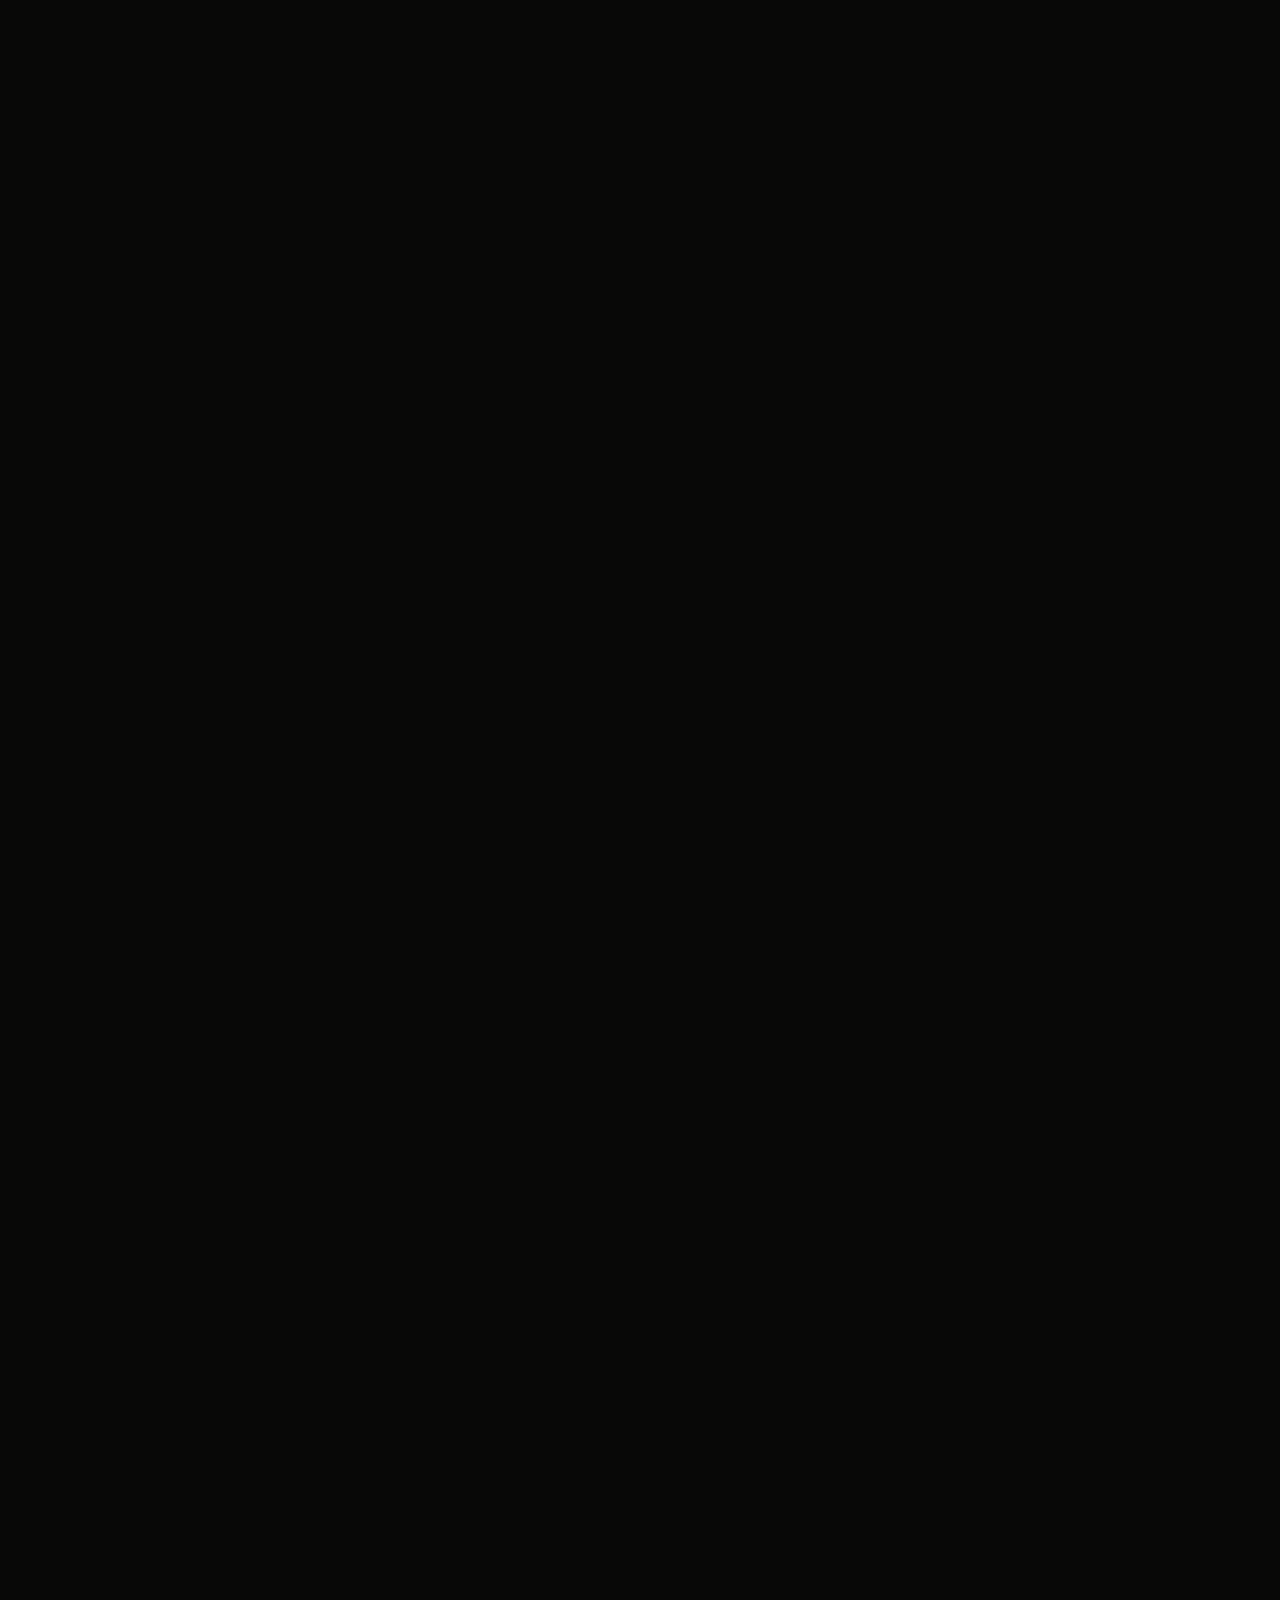
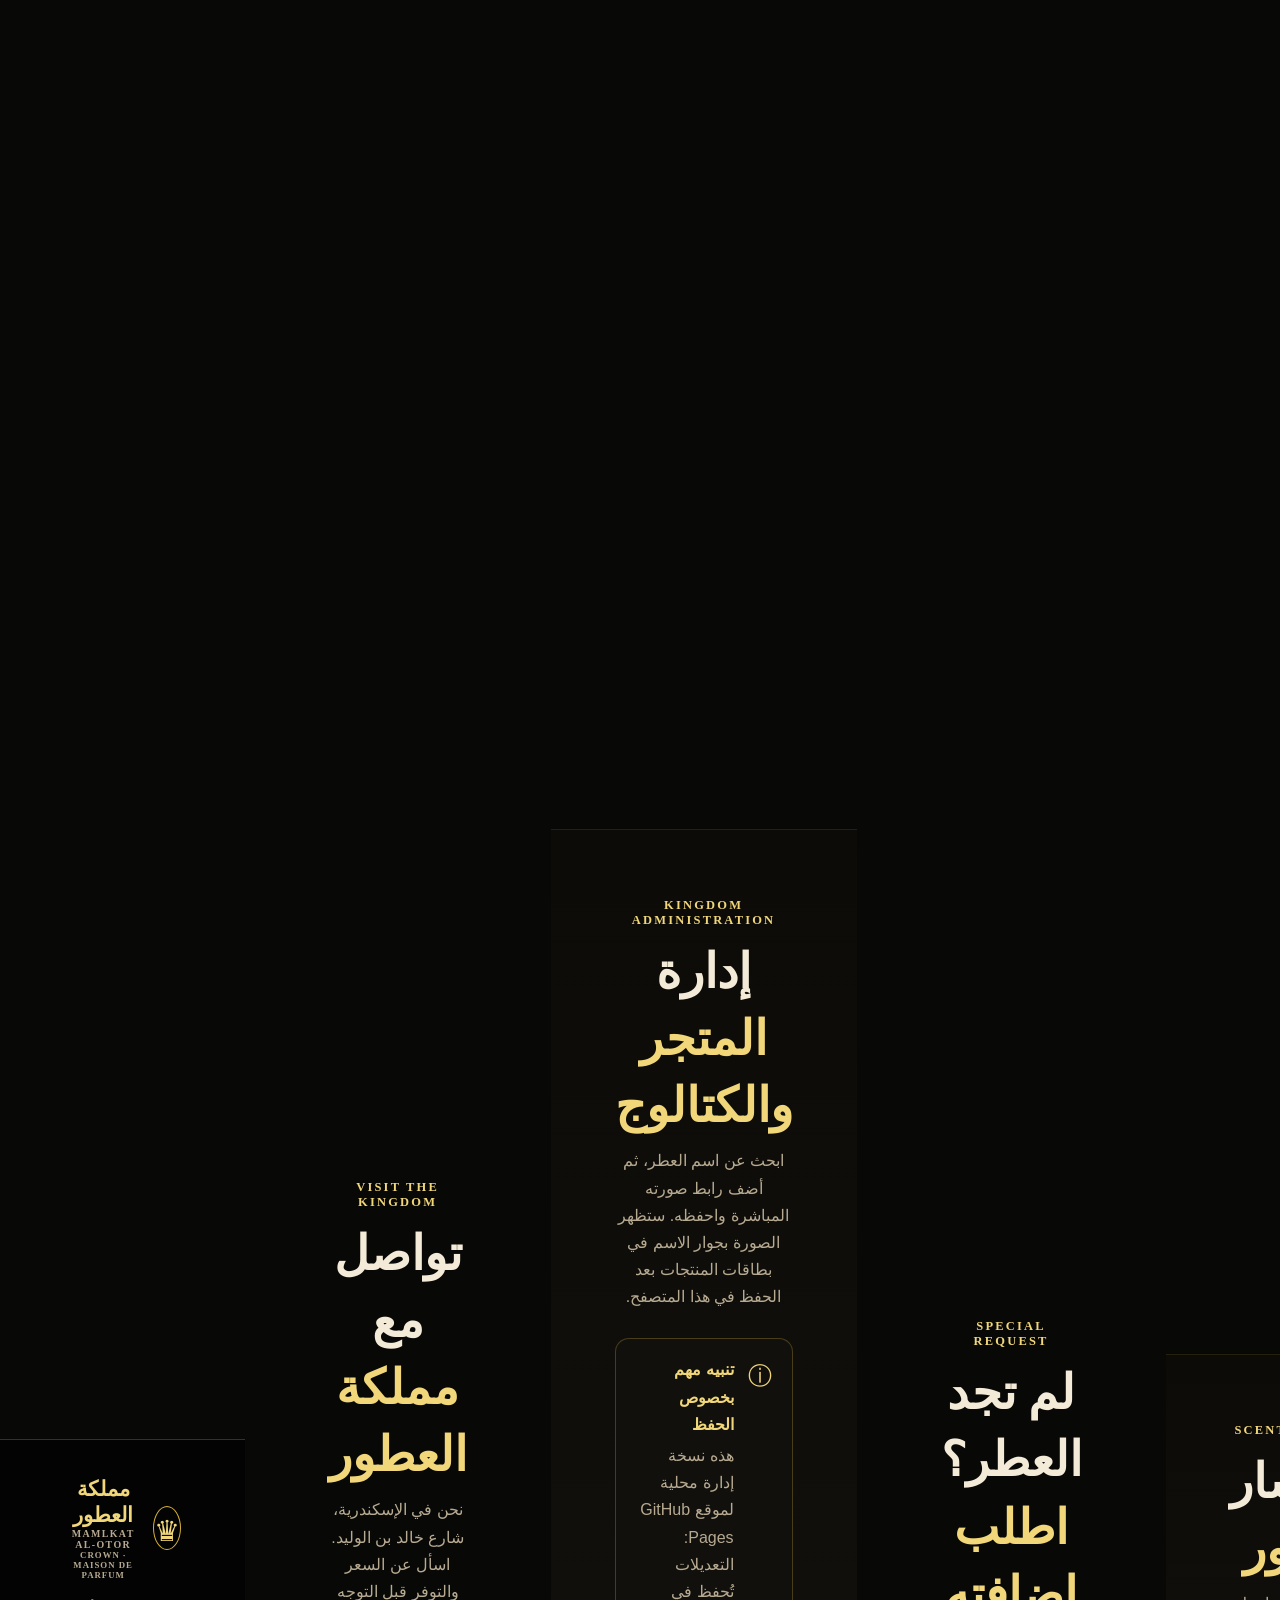
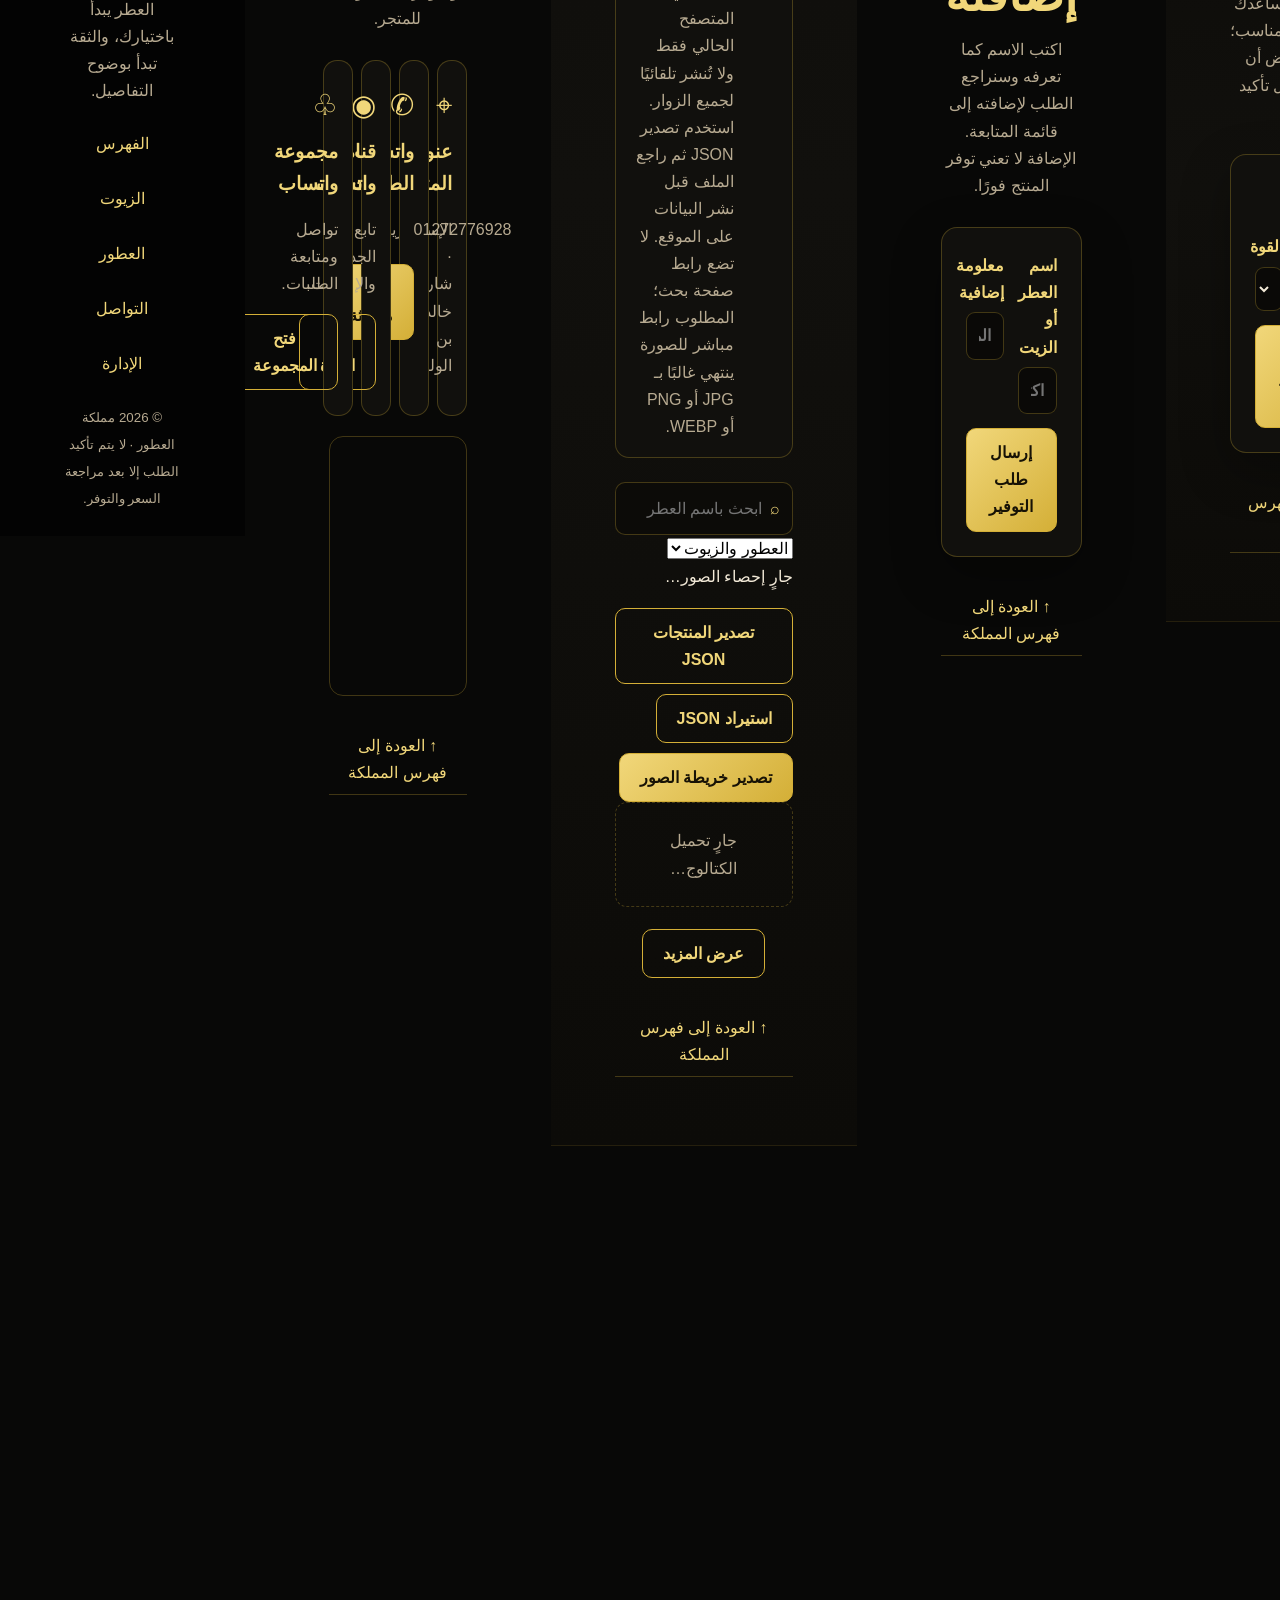
==== commit 371ab849: "Add storefront admin image manager (index.html)" ====
--- a/index.html
+++ b/index.html
@@ -11,7 +11,7 @@
   <link rel="preconnect" href="https://fonts.googleapis.com">
   <link rel="preconnect" href="https://fonts.gstatic.com" crossorigin>
   <link href="https://fonts.googleapis.com/css2?family=Amiri:wght@400;700&family=Cormorant+Garamond:wght@500;600;700&family=Tajawal:wght@400;500;600;700;800&display=swap" rel="stylesheet">
-  <link rel="stylesheet" href="style.css?v=clean-20261029">
+  <link rel="stylesheet" href="style.css?v=admin-images-20261029">
 </head>
 <body>
   <div class="topline"><span>♛ مملكة العطور</span><span>الإسكندرية · شارع خالد بن الوليد</span><span>يوميًا 10 ص – 12 م</span></div>
@@ -19,15 +19,11 @@
     <a class="brand" href="#home" aria-label="العودة للرئيسية"><span class="brand-mark">♛</span><span><b>مملكة العطور</b><small>MAMLKAT AL-OTOR</small><em>CROWN · MAISON DE PARFUM</em></span></a>
     <button class="menu-toggle" id="menuToggle" aria-label="فتح القائمة" aria-expanded="false">☰</button>
     <nav class="main-nav" id="mainNav" aria-label="القائمة الرئيسية">
-      <a href="#home">الرئيسية</a><a href="#siteIndex">فهرس المملكة</a><a href="#oils">الزيوت</a><a href="#catalog">العطور</a><a href="#blend">تركيب عطرك</a><a href="#oud">العود والبخور</a><a href="#gifts">الهدايا</a><a href="#visit">تواصل معنا</a>
+      <a href="#home">الرئيسية</a><a href="#siteIndex">فهرس المملكة</a><a href="#oils">الزيوت</a><a href="#catalog">العطور</a><a href="#blend">تركيب عطرك</a><a href="#oud">العود والبخور</a><a href="#gifts">الهدايا</a><a href="#admin">الإدارة</a><a href="#visit">تواصل معنا</a>
     </nav>
-    <div class="header-actions"><button class="icon-btn" id="openSearch" aria-label="بحث">⌕</button><button class="icon-btn" id="openWishlist" aria-label="المفضلة">♡ <span id="wishCount">0</span></button><button class="cart-btn" id="openCart">السلة <span id="cartCount">0</span></button></div>
-  </header>
-
-  <main>
-    <section class="hero" id="home">
-      <div class="hero-image" role="img" aria-label="واجهة عطرية ملكية سوداء وذهبية"></div>
-      <div class="hero-content"><p class="eyebrow">CROWN · MAISON DE PARFUM</p><div class="hero-crown">♛</div><h1>مرحبًا بك في <span>مملكة العطور</span></h1><p class="hero-sub">عطرك… حكاية تليق بك.</p><p class="hero-desc">اكتشف العطور الجاهزة والزيوت العطرية وتركيب عطرك الخاص والعود والبخور والهدايا، في تجربة ملكية واضحة من الاختيار حتى الطلب.</p><div class="hero-actions"><a class="btn btn-gold" href="#siteIndex">استكشف فهرس المملكة</a><a class="btn btn-outline" href="https://wa.me/201272776928" target="_blank" rel="noopener">اطلب عبر واتساب</a></div><div class="hero-divider">❖ ♛ ❖</div></div>
+    <div class="header-actions"><button class="icon-btn" id="openSearch" aria-label="بحث">⌕</button><button class="icon-btn" id="openWishlist" aria-label="المفضلة">♡ <span id="wishCount">0</span></button><button class="
+…[1 chars truncated — re-run with head/grep/tail for full output]…
+ة ملكية واضحة من الاختيار حتى الطلب.</p><div class="hero-actions"><a class="btn btn-gold" href="#siteIndex">استكشف فهرس المملكة</a><a class="btn btn-outline" href="https://wa.me/201272776928" target="_blank" rel="noopener">اطلب عبر واتساب</a></div><div class="hero-divider">❖ ♛ ❖</div></div>
     </section>
 
     <section class="trust-strip" aria-label="مميزات المتجر"><div><b>✦</b><span>اختيارات عطرية متنوعة</span></div><div><b>♧</b><span>زيوت وتركيب حسب الطلب</span></div><div><b>◇</b><span>توضيح السعر قبل التأكيد</span></div><div><b>✆</b><span>تواصل مباشر عبر واتساب</span></div></section>
@@ -44,6 +40,7 @@
         <a class="index-card" href="#advisor"><span class="index-number">06</span><span class="index-symbol">✧</span><span><b>مستشار العطور</b><small>ساعدنا في معرفة ذوقك</small></span><i>←</i></a>
         <a class="index-card" href="#requests"><span class="index-number">07</span><span class="index-symbol">⌕</span><span><b>بحث وطلب عطر غير موجود</b><small>اكتب الاسم وسنراجع طلبك</small></span><i>←</i></a>
         <a class="index-card" href="#visit"><span class="index-number">08</span><span class="index-symbol">⌖</span><span><b>زيارة المتجر والتواصل</b><small>العنوان وواتساب والقناة</small></span><i>←</i></a>
+        <a class="index-card" href="#admin"><span class="index-number">09</span><span class="index-symbol">⚙</span><span><b>إدارة المتجر</b><small>ربط صور المنتجات وتحديث بياناتها</small></span><i>←</i></a>
       </div>
     </section>
 
@@ -79,16 +76,24 @@
 
     <section class="section request-section" id="requests"><div class="section-head"><p class="eyebrow">SPECIAL REQUEST</p><h2>لم تجد العطر؟ <span>اطلب إضافته</span></h2><p>اكتب الاسم كما تعرفه وسنراجع الطلب لإضافته إلى قائمة المتابعة. الإضافة لا تعني توفر المنتج فورًا.</p></div><div class="request-form"><label>اسم العطر أو الزيت<input id="requestName" required placeholder="اكتب اسم العطر أو الزيت"></label><label>معلومة إضافية<input id="requestInfo" placeholder="الماركة أو الفئة أو الحجم (اختياري)"></label><button class="btn btn-gold" id="sendRequest">إرسال طلب التوفير</button></div><div class="section-back"><a href="#siteIndex">↑ العودة إلى فهرس المملكة</a></div></section>
 
+    <section class="section alt-section" id="admin"><div class="section-head"><p class="eyebrow">KINGDOM ADMINISTRATION</p><h2>إدارة <span>المتجر والكتالوج</span></h2><p>ابحث عن اسم العطر، ثم أضف رابط صورته المباشرة واحفظه. ستظهر الصورة بجوار الاسم في بطاقات المنتجات بعد الحفظ في هذا المتصفح.</p></div>
+      <div class="notice-box"><span class="notice-icon">ⓘ</span><div><b>تنبيه مهم بخصوص الحفظ</b><p>هذه نسخة إدارة محلية لموقع GitHub Pages: التعديلات تُحفظ في المتصفح الحالي فقط ولا تُنشر تلقائيًا لجميع الزوار. استخدم تصدير JSON ثم راجع الملف قبل نشر البيانات على الموقع. لا تضع رابط صفحة بحث؛ المطلوب رابط مباشر للصورة ينتهي غالبًا بـ JPG أو PNG أو WEBP.</p></div></div>
+      <div class="admin-panel"><div class="admin-toolbar"><label class="search-field"><span>⌕</span><input id="adminProductSearch" type="search" placeholder="ابحث باسم العطر أو الزيت…" autocomplete="off"></label><select id="adminCatalogType" aria-label="نوع الكتالوج"><option value="all">العطور والزيوت</option><option value="ready">العطور الجاهزة</option><option value="oil">الزيوت العطرية</option></select></div>
+      <div class="admin-summary"><span id="adminImageCount">جارٍ إحصاء الصور…</span><div class="admin-actions"><button class="btn btn-outline" id="exportProducts">تصدير المنتجات JSON</button><label class="btn btn-outline file-btn">استيراد JSON<input id="importProducts" type="file" accept="application/json,.json" hidden></label><button class="btn btn-gold" id="exportImageMap">تصدير خريطة الصور</button></div></div>
+      <div id="adminProductList" class="admin-product-list"><div class="loading-card">جارٍ تحميل الكتالوج…</div></div><div class="center-actions"><button class="btn btn-outline" id="adminLoadMore" hidden>عرض المزيد</button></div><p id="adminMessage" class="small muted" aria-live="polite"></p></div>
+      <div class="section-back"><a href="#siteIndex">↑ العودة إلى فهرس المملكة</a></div>
+    </section>
+
     <section class="section visit-section" id="visit"><div class="section-head"><p class="eyebrow">VISIT THE KINGDOM</p><h2>تواصل مع <span>مملكة العطور</span></h2><p>نحن في الإسكندرية، شارع خالد بن الوليد. اسأل عن السعر والتوفر قبل التوجه للمتجر.</p></div><div class="contact-grid"><article class="contact-card"><span>⌖</span><h3>عنوان المتجر</h3><p>الإسكندرية · شارع خالد بن الوليد</p></article><article class="contact-card"><span>✆</span><h3>واتساب الطلبات</h3><p dir="ltr">01272776928</p><a class="btn btn-gold" href="https://wa.me/201272776928" target="_blank" rel="noopener">ابدأ محادثة</a></article><article class="contact-card"><span>◉</span><h3>قناة واتساب</h3><p>تابع الجديد والإعلانات.</p><a class="btn btn-outline" href="https://whatsapp.com/channel/0029Vb8l5QRBPzjhHbvbzn2W" target="_blank" rel="noopener">فتح القناة</a></article><article class="contact-card"><span>♧</span><h3>مجموعة واتساب</h3><p>تواصل ومتابعة الطلبات.</p><a class="btn btn-outline" href="https://chat.whatsapp.com/Hss5ldmziuw1zI1EtlWOTz" target="_blank" rel="noopener">فتح المجموعة</a></article></div><div class="map-frame"><iframe title="خريطة شارع خالد بن الوليد بالإسكندرية" loading="lazy" src="https://www.google.com/maps?q=%D8%B4%D8%A7%D8%B1%D8%B9%20%D8%AE%D8%A7%D9%84%D8%AF%20%D8%A8%D9%86%20%D8%A7%D9%84%D9%88%D9%84%D9%8A%D8%AF%20%D8%A7%D9%84%D8%A5%D8%B3%D9%83%D9%86%D8%AF%D8%B1%D9%8A%D8%A9&output=embed" referrerpolicy="no-referrer-when-downgrade"></iframe></div><div class="section-back"><a href="#siteIndex">↑ العودة إلى فهرس المملكة</a></div></section>
   </main>
 
-  <footer class="site-footer"><a class="brand footer-brand" href="#top"><span class="brand-mark">♛</span><span><b>مملكة العطور</b><small>MAMLKAT AL-OTOR</small><em>CROWN · MAISON DE PARFUM</em></span></a><p>العطر يبدأ باختيارك، والثقة تبدأ بوضوح التفاصيل.</p><div class="footer-links"><a href="#siteIndex">الفهرس</a><a href="#oils">الزيوت</a><a href="#catalog">العطور</a><a href="#visit">التواصل</a><button id="adminOpen" type="button">إدارة البيانات المحلية</button></div><small>© <span id="year"></span> مملكة العطور · لا يتم تأكيد الطلب إلا بعد مراجعة السعر والتوفر.</small></footer>
+  <footer class="site-footer"><a class="brand footer-brand" href="#top"><span class="brand-mark">♛</span><span><b>مملكة العطور</b><small>MAMLKAT AL-OTOR</small><em>CROWN · MAISON DE PARFUM</em></span></a><p>العطر يبدأ باختيارك، والثقة تبدأ بوضوح التفاصيل.</p><div class="footer-links"><a href="#siteIndex">الفهرس</a><a href="#oils">الزيوت</a><a href="#catalog">العطور</a><a href="#visit">التواصل</a><a href="#admin">الإدارة</a></div><small>© <span id="year"></span> مملكة العطور · لا يتم تأكيد الطلب إلا بعد مراجعة السعر والتوفر.</small></footer>
 
   <div class="modal-backdrop" id="productModal" hidden><section class="modal-card product-modal" role="dialog" aria-modal="true" aria-labelledby="modalTitle"><button class="modal-close" type="button" data-close-modal aria-label="إغلاق">×</button><div id="modalContent"></div></section></div>
   <div class="drawer-backdrop" id="cartBackdrop" hidden><aside class="cart-drawer" role="dialog" aria-modal="true" aria-labelledby="cartTitle"><div class="drawer-head"><div><p class="eyebrow">YOUR SELECTION</p><h2 id="cartTitle">سلة التسوق</h2></div><button class="modal-close" id="closeCart" type="button" aria-label="إغلاق السلة">×</button></div><div id="cartItems"></div><div class="cart-total"><span>الإجمالي التقديري</span><b id="cartTotal">0 ج.م</b></div><p class="muted small">السعر النهائي والتوفر يؤكدهما المتجر قبل إتمام الطلب.</p><label>الاسم<input id="customerName" autocomplete="name" placeholder="اسم العميل"></label><label>رقم الهاتف<input id="customerPhone" autocomplete="tel" inputmode="tel" placeholder="رقم للتواصل"></label><label>العنوان / المنطقة<input id="customerAddress" autocomplete="street-address" placeholder="المنطقة والعنوان (اختياري)"></label><button class="btn btn-gold full-width" id="checkoutWhatsApp">متابعة الطلب عبر واتساب</button><button class="text-btn full-width" id="continueShopping">العودة للتسوق</button></aside></div>
-  <div class="modal-backdrop" id="adminModal" hidden><section class="modal-card admin-modal" role="dialog" aria-modal="true" aria-labelledby="adminTitle"><button class="modal-close" type="button" data-close-admin>×</button><p class="eyebrow">LOCAL DATA TOOLS</p><h2 id="adminTitle">إدارة البيانات المحلية</h2><p class="notice-text">هذه الأدوات تحفظ التغييرات في هذا المتصفح فقط؛ ليست لوحة دخول آمنة ولا تزامنًا سحابيًا.</p><div class="admin-actions"><button class="btn btn-outline" id="exportProducts">تصدير نسخة JSON</button><label class="btn btn-outline file-btn">استيراد JSON<input id="importProducts" type="file" accept="application/json,.json" hidden></label><button class="btn btn-outline" id="exportBackup">نسخة احتياطية من السلة والمفضلة</button></div><p id="adminMessage" class="small muted" aria-live="polite"></p></section></div>
+
   <div class="toast" id="toast" role="status" aria-live="polite" hidden></div>
-  <script src="app.js?v=clean-20261029" defer></script>
-  <script>if('serviceWorker' in navigator){window.addEventListener('load',()=>navigator.serviceWorker.register('./sw.js?v=clean-20261029').catch(()=>{}));}</script>
+  <script src="app.js?v=admin-images-20261029" defer></script>
+  <script>if('serviceWorker' in navigator){window.addEventListener('load',()=>navigator.serviceWorker.register('./sw.js?v=admin-images-20261029').catch(()=>{}));}</script>
 </body>
 </html>
--- a/style.css
+++ b/style.css
@@ -0,0 +1,6 @@
+:root{--bg:#080807;--panel:#11100d;--panel2:#19160f;--gold:#d4af37;--gold2:#f1d77a;--text:#f3ead8;--muted:#b7aa91;--line:rgba(212,175,55,.28);--danger:#e3a6a0;--radius:16px;--shadow:0 18px 50px rgba(0,0,0,.32)}
+*{box-sizing:border-box}html{scroll-behavior:smooth;scroll-padding-top:100px}body{margin:0;background:var(--bg);color:var(--text);font-family:Tajawal,Arial,sans-serif;line-height:1.7}body.locked{overflow:hidden}a{color:inherit;text-decoration:none}button,input,select,textarea{font:inherit}button,a,select,input{touch-action:manipulation}button{cursor:pointer}button:focus-visible,a:focus-visible,input:focus-visible,select:focus-visible,textarea:focus-visible{outline:2px solid var(--gold2);outline-offset:3px}img{max-width:100%;display:block}.topline{min-height:34px;padding:5px 4vw;display:flex;justify-content:space-between;gap:12px;align-items:center;background:#030303;color:var(--gold2);border-bottom:1px solid var(--line);font-size:.82rem}.site-header{position:sticky;top:0;z-index:20;display:flex;align-items:center;gap:20px;padding:12px 4vw;background:rgba(8,8,7,.96);border-bottom:1px solid var(--line);backdrop-filter:blur(14px)}.brand{display:flex;align-items:center;gap:10px;flex-shrink:0}.brand-mark{width:44px;height:44px;border:1px solid var(--gold);border-radius:50%;display:grid;place-items:center;color:var(--gold2);font-size:1.8rem}.brand b{display:block;font:700 1.3rem Amiri,serif;color:var(--gold2);line-height:1.25}.brand small,.brand em{display:block;font:600 .62rem 'Cormorant Garamond',serif;letter-spacing:1.4px;color:var(--muted);font-style:normal}.brand em{font-size:.55rem;letter-spacing:1px}.main-nav{display:flex;gap:14px;align-items:center;flex:1;justify-content:center}.main-nav a{font-size:.88rem;color:#e7ddc8;white-space:nowrap}.main-nav a:hover,.main-nav a:focus{color:var(--gold2)}.header-actions{display:flex;gap:7px;align-items:center}.icon-btn,.cart-btn,.menu-toggle{min-height:42px;border:1px solid var(--line);background:transparent;color:var(--gold2);border-radius:10px;padding:7px 12px}.icon-btn{min-width:42px}.cart-btn{background:var(--gold);color:#1b1607;font-weight:800}.cart-btn span,.icon-btn span{display:inline-grid;place-items:center;min-width:20px;height:20px;margin-inline-start:3px;border-radius:50%;background:#080807;color:var(--gold2);font-size:.75rem}.menu-toggle{display:none;font-size:1.3rem}.hero{min-height:510px;position:relative;display:flex;align-items:center;overflow:hidden;border-bottom:1px solid var(--line);isolation:isolate}.hero-image{position:absolute;inset:0;z-index:-2;background-image:linear-gradient(90deg,rgba(5,5,4,.1),rgba(5,5,4,.45) 35%,rgba(5,5,4,.92) 70%,#080807),url('assets/images/royal-hero.jpg');background-position:center;background-size:cover}.hero-content{width:min(760px,90%);padding:65px 7vw 55px;margin-inline-start:auto}.eyebrow{font:700 .78rem 'Cormorant Garamond',serif;letter-spacing:2.2px;color:var(--gold2);margin:0 0 10px}.hero-crown{font-size:2rem;color:var(--gold);margin:0 0 -4px}.hero h1{font:700 clamp(2.3rem,5vw,4.3rem)/1.3 Amiri,serif;margin:0;color:#fff5df}.hero h1 span,.section-head h2 span{color:var(--gold2)}.hero-sub{font-size:1.35rem;color:var(--gold2);margin:0 0 12px}.hero-desc{max-width:620px;color:#e4dac6;font-size:1.05rem}.hero-actions{display:flex;gap:12px;flex-wrap:wrap;margin-top:24px}.btn{min-height:46px;padding:10px 20px;border-radius:10px;border:1px solid var(--line);display:inline-flex;align-items:center;justify-content:center;gap:8px;font-weight:800;text-align:center}.btn-gold{background:linear-gradient(135deg,var(--gold2),var(--gold));color:#171205;border-color:var(--gold)}.btn-outline{background:transparent;color:var(--gold2);border-color:var(--gold)}.btn:hover{filter:brightness(1.08);transform:translateY(-1px)}.hero-divider{margin-top:24px;color:var(--gold);letter-spacing:7px}.trust-strip{display:grid;grid-template-columns:repeat(4,1fr);border-bottom:1px solid var(--line);background:#0c0b08}.trust-strip div{display:flex;justify-content:center;align-items:center;gap:10px;padding:18px 8px;border-inline-start:1px solid var(--line);font-size:.9rem}.trust-strip b{color:var(--gold2);font-size:1.3rem}.section{padding:68px 5vw;max-width:1500px;margin:auto}.alt-section{max-width:none;background:linear-gradient(180deg,#0c0b08,#11100d,#0c0b08);border-block:1px solid rgba(212,175,55,.12)}.section-head{text-align:center;max-width:820px;margin:0 auto 28px}.section-head h2{font:700 clamp(2rem,3.8vw,3rem)/1.4 Amiri,serif;margin:0 0 8px}.section-head>p:last-child{color:var(--muted);margin:0 auto;max-width:760px}.notice-box{max-width:1050px;margin:0 auto 24px;display:flex;gap:14px;align-items:flex-start;padding:17px 20px;border:1px solid var(--line);border-radius:14px;background:var(--panel)}.notice-icon{color:var(--gold2);font-size:1.5rem}.notice-box b{color:var(--gold2)}.notice-box p{margin:4px 0 0;color:var(--muted)}.index-grid{display:grid;grid-template-columns:repeat(4,minmax(0,1fr));gap:14px}.index-card{position:relative;min-height:150px;display:flex;align-items:center;gap:13px;padding:20px 16px;background:linear-gradient(145deg,#19160f,#0d0c09);border:1px solid var(--line);border-radius:var(--radius);transition:transform .18s,border-color .18s;overflow:hidden}.index-card:hover{transform:translateY(-3px);border-color:var(--gold2)}.index-card img{width:56px;height:56px;object-fit:contain;flex-shrink:0}.index-card>span:nth-last-child(2){min-width:0}.index-card b{display:block;color:var(--gold2);font-size:1.08rem}.index-card small{display:block;color:var(--muted);font-size:.83rem;line-height:1.45;margin-top:3px}.index-number{position:absolute;top:8px;inset-inline-start:12px;color:rgba(241,215,122,.4);font:600 .75rem 'Cormorant Garamond',serif}.index-card i{font-style:normal;color:var(--gold);font-size:1.25rem;margin-inline-start:auto}.index-symbol{width:56px;height:56px;flex-shrink:0;display:grid;place-items:center;border:1px solid var(--line);border-radius:50%;font-size:1.7rem;color:var(--gold2)}.price-rules{display:flex;flex-wrap:wrap;justify-content:center;align-items:center;gap:9px;margin:0 auto 20px;padding:14px;border:1px solid var(--line);border-radius:13px;background:var(--panel);max-width:1100px}.price-rules b{color:var(--gold2);margin-inline:4px}.price-rules span{padding:5px 10px;background:var(--panel2);border-radius:8px;font-size:.88rem}.oil-order-card{max-width:1100px;margin:0 auto 24px;padding:20px;background:linear-gradient(140deg,#1b170f,#0b0a08);border:1px solid var(--gold);border-radius:var(--radius);box-shadow:var(--shadow)}.oil-order-head{display:flex;justify-content:space-between;align-items:center;gap:12px}.oil-order-head h3{margin:0;color:var(--gold2);font:700 1.45rem Amiri,serif}.oil-order-head p{margin:2px 0 12px;color:var(--muted)}.oil-order-crown{font-size:2.3rem;color:var(--gold2)}.oil-order-fields{display:grid;grid-template-columns:repeat(4,minmax(0,1fr));gap:12px}.oil-order-fields label{display:flex;flex-direction:column;gap:6px;color:var(--gold2);font-weight:700}.oil-order-fields input,.oil-order-fields select{min-height:44px;width:100%;min-width:0;padding:8px 10px;background:#080807;color:var(--text);border:1px solid var(--line);border-radius:9px}.oil-order-summary{display:flex;align-items:center;justify-content:space-between;gap:12px;margin-top:16px;padding-top:14px;border-top:1px solid var(--line)}.oil-order-summary small,.oil-order-summary b{display:block}.oil-order-summary small{color:var(--muted)}.oil-order-summary b{color:var(--gold2);font-size:1.25rem}.catalog-tools{display:flex;gap:10px;max-width:1100px;margin:0 auto 12px}.search-field{flex:1;display:flex;gap:8px;align-items:center;min-width:0;padding:0 12px;background:#0c0b08;border:1px solid var(--line);border-radius:10px;color:var(--gold2)}.search-field input{width:100%;min-width:0;border:0;outline:0!important;background:transparent;color:var(--text);padding:12px 0}.catalog-tools select,.builder-card select,.builder-card input,.builder-card textarea,.gift-layout select,.gift-layout input,.gift-layout textarea,.advisor-card select,.request-form input,.cart-drawer input,.cart-drawer select,.cart-drawer textarea{min-height:44px;max-width:100%;padding:9px 12px;background:#0a0907;color:var(--text);border:1px solid var(--line);border-radius:9px;width:100%}.catalog-tools select{width:auto;min-width:135px}.catalog-meta{max-width:1100px;margin:0 auto 14px;display:flex;justify-content:space-between;gap:10px;font-size:.87rem}.muted{color:var(--muted)}.small{font-size:.84rem}.product-grid{display:grid;grid-template-columns:repeat(4,minmax(0,1fr));gap:14px;max-width:1100px;margin:0 auto}.product-card{min-width:0;display:flex;flex-direction:column;background:linear-gradient(160deg,#19160f,#0e0d0a);border:1px solid var(--line);border-radius:14px;overflow:hidden}.product-visual{aspect-ratio:1/1;display:grid;place-items:center;background:radial-gradient(circle at 50% 45%,#302614,#0d0c09 68%);padding:14px}.product-visual img{width:100%;height:100%;object-fit:contain}.bottle-art{width:68px;height:108px;position:relative;border:2px solid rgba(241,215,122,.65);border-radius:12px 12px 17px 17px;background:linear-gradient(90deg,#1d1607,#c9a34a 45%,#4a3812);box-shadow:0 8px 24px #0008}.bottle-art:before{content:"";position:absolute;top:-20px;left:25px;width:18px;height:20px;border:2px solid var(--gold);border-bottom:0;background:#171208}.bottle-art:after{content:"♛";position:absolute;inset:35% 0 auto;text-align:center;color:#fff0bc;font-size:1.4rem}.product-info{padding:14px;display:flex;flex-direction:column;gap:7px;flex:1}.product-type{font-size:.74rem;color:var(--gold2);border:1px solid var(--line);border-radius:30px;padding:2px 8px;align-self:flex-start}.product-info h3{font:700 1.08rem Amiri,serif;margin:0;line-height:1.5;overflow-wrap:anywhere}.product-info .english{font:600 .9rem 'Cormorant Garamond',serif;color:var(--muted);direction:ltr;text-align:right}.product-meta{color:var(--muted);font-size:.8rem}.product-status{font-size:.79rem;color:var(--gold2);margin-top:auto}.product-status.review{color:#e8cda0}.product-actions{display:flex;gap:7px;margin-top:6px}.product-actions .btn{flex:1;padding:8px 9px;min-height:40px;font-size:.84rem}.heart-btn{width:42px;min-width:42px;min-height:40px;background:transparent;border:1px solid var(--line);border-radius:9px;color:var(--gold2)}.center-actions{text-align:center;margin:22px auto}.loading-card{grid-column:1/-1;padding:24px;text-align:center;border:1px dashed var(--line);border-radius:12px;color:var(--muted)}.section-back{text-align:center;margin-top:28px}.section-back a{display:inline-block;color:var(--gold2);padding:8px 14px;border-bottom:1px solid var(--line)}.builder-card,.advisor-card,.request-form{max-width:900px;margin:auto;padding:24px;background:var(--panel);border:1px solid var(--line);border-radius:var(--radius);box-shadow:var(--shadow)}.builder-grid{display:grid;grid-template-columns:repeat(2,minmax(0,1fr));gap:16px;margin-bottom:18px}.builder-card label,.gift-layout label,.advisor-card label,.request-form label,.cart-drawer label{display:flex;flex-direction:column;gap:6px;color:var(--gold2);font-weight:700}.wide-label{grid-column:1/-1}.builder-card textarea,.gift-layout textarea{resize:vertical}.feature-row{display:grid;grid-template-columns:repeat(3,minmax(0,1fr));gap:16px}.feature-card{text-align:center;padding:25px 20px;background:var(--panel);border:1px solid var(--line);border-radius:var(--radius)}.feature-card img{width:90px;height:90px;object-fit:contain;margin:0 auto 10px}.feature-glyph{display:grid;place-items:center;width:90px;height:90px;margin:0 auto 10px;color:var(--gold2);font-size:3rem;border:1px solid var(--line);border-radius:50%}.feature-card h3{font:700 1.4rem Amiri,serif;color:var(--gold2);margin:6px}.feature-card p{color:var(--muted);min-height:52px}.gift-layout{max-width:900px;margin:auto;display:grid;grid-template-columns:180px 1fr;gap:24px;padding:24px;background:var(--panel);border:1px solid var(--line);border-radius:var(--radius)}.gift-layout>img{width:150px;align-self:center;justify-self:center}.gift-layout>div{display:grid;gap:13px}.advisor-card{display:grid;grid-template-columns:repeat(3,minmax(0,1fr));gap:14px;align-items:end}.advisor-card .btn{grid-column:1/-1}.request-form{display:grid;grid-template-columns:repeat(2,minmax(0,1fr));gap:14px}.request-form .btn{grid-column:1/-1}.contact-grid{display:grid;grid-template-columns:repeat(4,minmax(0,1fr));gap:14px}.contact-card{text-align:center;padding:20px 14px;border:1px solid var(--line);border-radius:14px;background:var(--panel)}.contact-card>span{color:var(--gold2);font-size:1.8rem}.contact-card h3{color:var(--gold2);margin:6px 0}.contact-card p{color:var(--muted);min-height:32px}.map-frame{max-width:1100px;margin:20px auto 0;height:260px;border:1px solid var(--line);border-radius:14px;overflow:hidden}.map-frame iframe{width:100%;height:100%;border:0;filter:grayscale(.8) invert(.88) contrast(.86)}.site-footer{text-align:center;padding:36px 5vw 25px;background:#030303;border-top:1px solid var(--line)}.footer-brand{justify-content:center}.site-footer>p{color:var(--muted)}.footer-links{display:flex;justify-content:center;flex-wrap:wrap;gap:14px;margin:18px 0}.footer-links a,.footer-links button{background:none;border:0;color:var(--gold2);padding:7px}.site-footer>small{color:var(--muted)}.modal-backdrop,.drawer-backdrop{position:fixed;inset:0;z-index:50;background:rgba(0,0,0,.78);backdrop-filter:blur(5px);display:grid;place-items:center;padding:16px}.modal-backdrop[hidden],.drawer-backdrop[hidden],.toast[hidden]{display:none!important}.modal-card{position:relative;width:min(700px,100%);max-height:90dvh;overflow:auto;background:#100e09;border:1px solid var(--gold);border-radius:18px;padding:24px;box-shadow:var(--shadow)}.modal-close{position:absolute;top:10px;inset-inline-end:10px;width:42px;height:42px;border:1px solid var(--line);border-radius:10px;background:#080807;color:var(--gold2);font-size:1.6rem}.product-detail{display:grid;grid-template-columns:180px 1fr;gap:20px;padding-top:24px}.detail-visual{min-height:180px;display:grid;place-items:center;background:var(--panel2);border-radius:12px}.detail-content h2{font:700 1.8rem Amiri,serif;margin:0 0 8px;color:var(--gold2)}.detail-content p{color:var(--muted)}.detail-content label{display:block;margin:12px 0;color:var(--gold2)}.detail-content select,.detail-content input{display:block;width:100%;min-height:44px;margin-top:5px;padding:8px 10px;background:#080807;border:1px solid var(--line);border-radius:8px;color:var(--text)}.detail-price{font-size:1.2rem;color:var(--gold2);font-weight:800}.drawer-backdrop{display:block;padding:0}.cart-drawer{position:absolute;inset-block:0;inset-inline-start:0;width:min(460px,100%);height:100%;overflow:auto;background:#100e09;border-inline-end:1px solid var(--gold);padding:24px;box-shadow:var(--shadow)}.drawer-head{display:flex;justify-content:space-between;align-items:center;position:relative;padding-inline-end:44px;border-bottom:1px solid var(--line);margin-bottom:15px}.drawer-head h2{font:700 1.7rem Amiri,serif;margin:0 0 10px}.cart-line{display:grid;grid-template-columns:1fr auto;gap:8px;padding:12px 0;border-bottom:1px solid var(--line)}.cart-line b{color:var(--gold2)}.cart-line small{display:block;color:var(--muted)}.quantity-controls{display:flex;align-items:center;gap:8px}.quantity-controls button{width:30px;height:30px;border:1px solid var(--line);background:var(--panel2);color:var(--gold2);border-radius:6px}.cart-total{display:flex;justify-content:space-between;padding:18px 0;font-size:1.1rem}.cart-total b{color:var(--gold2)}.cart-drawer label{margin:12px 0}.full-width{width:100%;margin-top:9px}.text-btn{background:none;border:0;color:var(--gold2);padding:10px}.admin-actions{display:flex;flex-wrap:wrap;gap:10px;margin-top:18px}.file-btn{cursor:pointer}.notice-text{color:var(--muted)}.toast{position:fixed;z-index:100;bottom:20px;left:50%;transform:translateX(-50%);max-width:min(92vw,560px);padding:12px 18px;background:#19160f;border:1px solid var(--gold);border-radius:12px;color:var(--text);box-shadow:var(--shadow)}
+@media(max-width:1180px){.site-header{gap:10px}.main-nav{gap:9px}.main-nav a{font-size:.8rem}.brand b{font-size:1.1rem}.index-grid{grid-template-columns:repeat(3,minmax(0,1fr))}.product-grid{grid-template-columns:repeat(3,minmax(0,1fr))}.contact-grid{grid-template-columns:repeat(2,minmax(0,1fr))}}
+@media(max-width:900px){.oil-order-fields{grid-template-columns:repeat(2,minmax(0,1fr))}.site-header{flex-wrap:wrap}.menu-toggle{display:block;order:2}.brand{order:1;margin-inline-end:auto}.header-actions{order:3}.main-nav{display:none;order:4;flex:0 0 100%;width:100%;flex-direction:column;align-items:stretch;padding:10px 0 4px;border-top:1px solid var(--line)}.main-nav.open{display:flex}.main-nav a{padding:9px 12px;border-radius:8px;background:var(--panel)}.hero{min-height:470px}.hero-image{background-image:linear-gradient(90deg,rgba(5,5,4,.28),rgba(5,5,4,.7) 40%,rgba(5,5,4,.96) 90%),url('assets/images/royal-hero.jpg')}.hero-content{width:100%;padding:55px 6vw}.trust-strip{grid-template-columns:repeat(2,1fr)}.index-grid{grid-template-columns:repeat(2,minmax(0,1fr))}.product-grid{grid-template-columns:repeat(2,minmax(0,1fr))}.feature-row{grid-template-columns:1fr}.feature-card p{min-height:0}.catalog-tools{flex-wrap:wrap}.catalog-tools .search-field{flex-basis:100%}.advisor-card{grid-template-columns:1fr 1fr}.advisor-card .btn{grid-column:1/-1}}
+@media(max-width:520px){.oil-order-card{padding:14px}.oil-order-fields{grid-template-columns:1fr 1fr}.oil-order-summary{align-items:stretch;flex-direction:column}.oil-order-summary .btn{width:100%}.topline{font-size:.72rem;gap:5px}.topline span:nth-child(2){display:none}.site-header{padding:9px 3vw;gap:7px}.brand-mark{width:36px;height:36px;font-size:1.5rem}.brand b{font-size:1rem}.brand small{font-size:.54rem}.brand em{font-size:.48rem}.header-actions{gap:4px}.icon-btn,.cart-btn,.menu-toggle{min-height:40px;padding:6px 8px;font-size:.84rem}.icon-btn{min-width:38px}.hero{min-height:460px}.hero-content{padding:42px 5vw}.hero h1{font-size:2.25rem}.hero-desc{font-size:.95rem}.hero-actions .btn{width:100%}.trust-strip div{font-size:.78rem;padding:13px 4px;gap:6px}.section{padding:45px 4vw}.section-head h2{font-size:2rem}.notice-box{padding:13px;gap:9px}.index-grid{gap:8px}.index-card{min-height:125px;padding:14px 10px;gap:8px}.index-card img,.index-symbol{width:42px;height:42px}.index-card b{font-size:.92rem}.index-card small{font-size:.73rem}.index-number{top:5px;inset-inline-start:7px}.index-card i{font-size:1rem}.price-rules{justify-content:flex-start;gap:6px}.price-rules b{width:100%}.price-rules span{font-size:.77rem;padding:4px 7px}.product-grid{gap:9px}.product-visual{padding:8px}.product-info{padding:10px;gap:5px}.product-info h3{font-size:.96rem}.product-info .english{font-size:.82rem}.product-meta,.product-status{font-size:.72rem}.product-actions{gap:5px}.product-actions .btn{font-size:.75rem;padding:7px 5px;min-height:38px}.heart-btn{min-width:36px;width:36px}.catalog-meta{font-size:.77rem;flex-direction:column;gap:0}.catalog-tools select{flex:1;min-width:0}.builder-card,.advisor-card,.request-form{padding:15px}.builder-grid,.advisor-card,.request-form{grid-template-columns:1fr}.wide-label,.request-form .btn,.advisor-card .btn{grid-column:auto}.gift-layout{grid-template-columns:1fr;padding:15px}.gift-layout>img{width:85px}.contact-grid{grid-template-columns:1fr 1fr;gap:8px}.contact-card{padding:14px 8px}.contact-card h3{font-size:1rem}.contact-card p{font-size:.82rem}.contact-card .btn{padding:8px;font-size:.8rem}.product-detail{grid-template-columns:1fr;padding-top:30px}.detail-visual{min-height:120px}.detail-visual .bottle-art{transform:scale(.8)}.modal-card{padding:17px}.cart-drawer{padding:18px}.footer-links{gap:6px}.footer-links a,.footer-links button{font-size:.83rem}}
+@media(max-width:360px){.brand small{display:none}.header-actions .icon-btn:first-child{display:none}.index-card{gap:6px}.index-card img,.index-symbol{width:35px;height:35px}.index-card b{font-size:.86rem}.product-grid{gap:7px}.product-actions .btn{font-size:.69rem}}
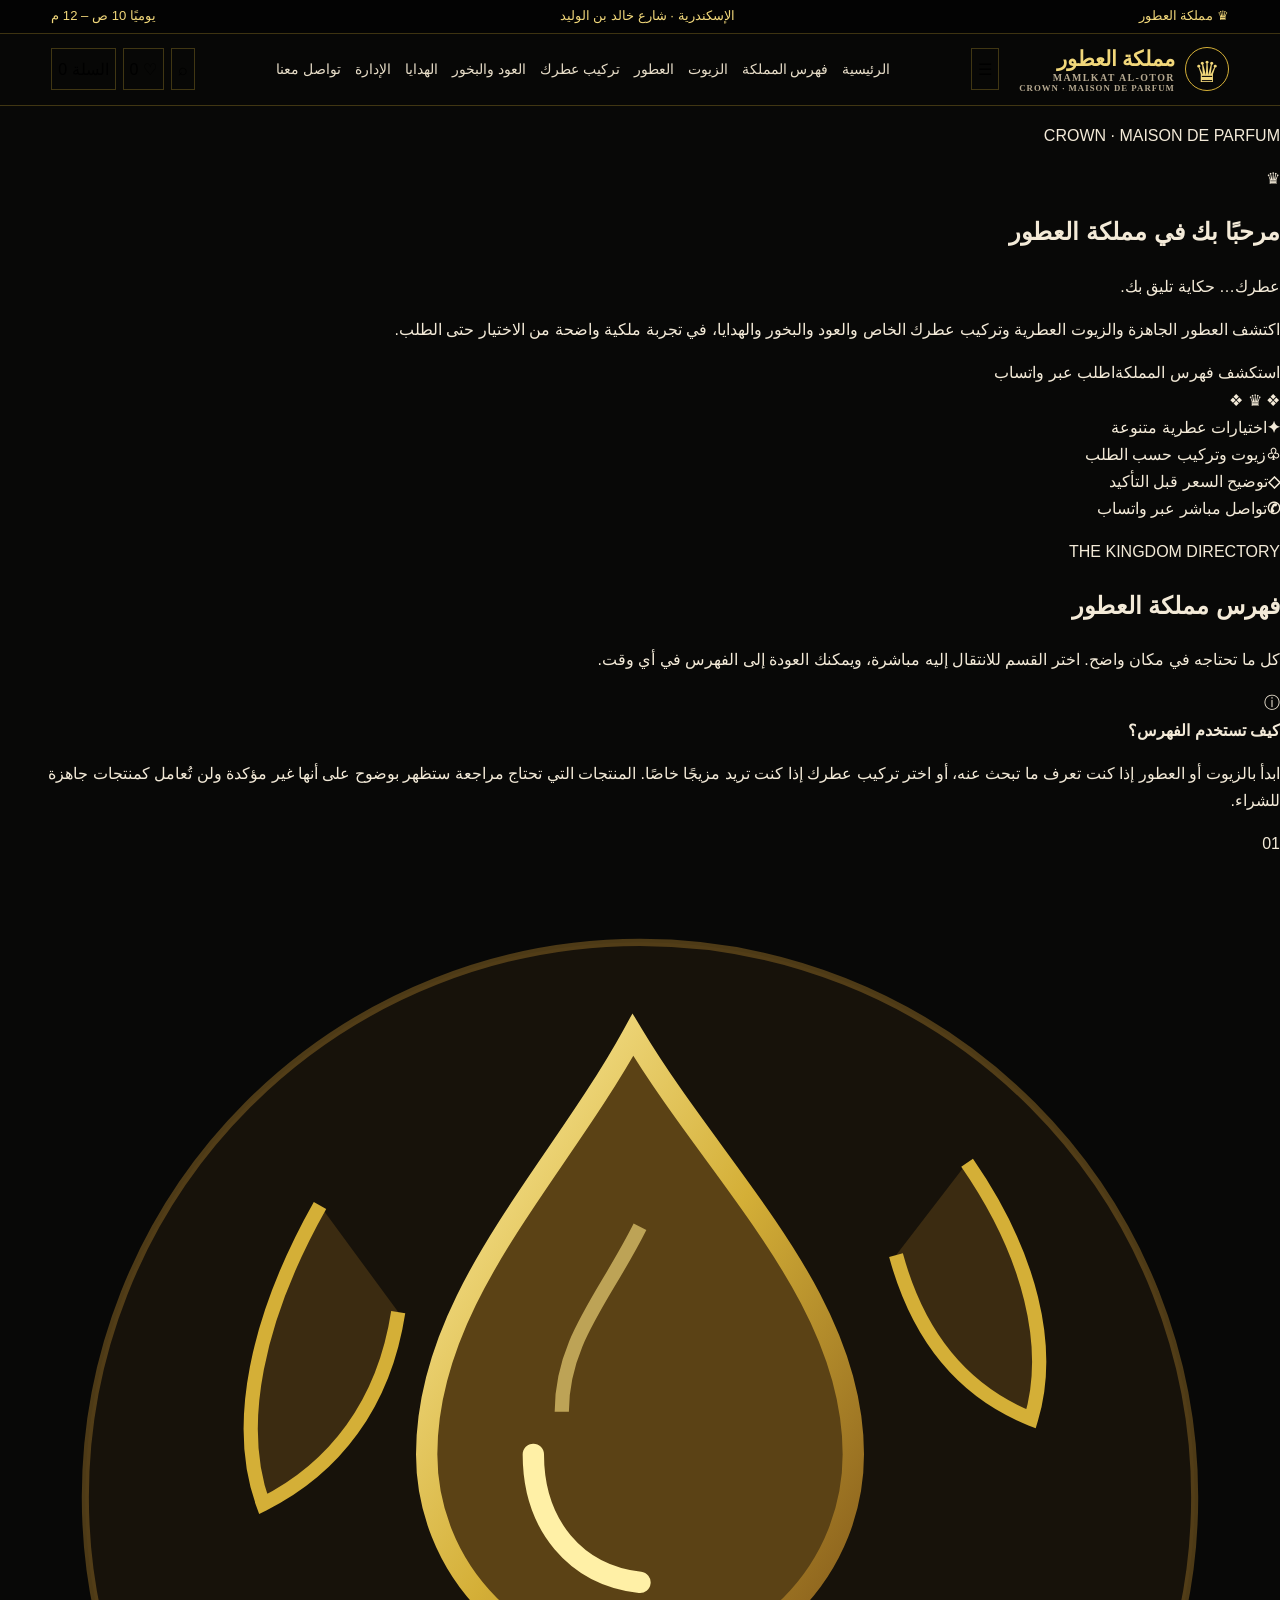
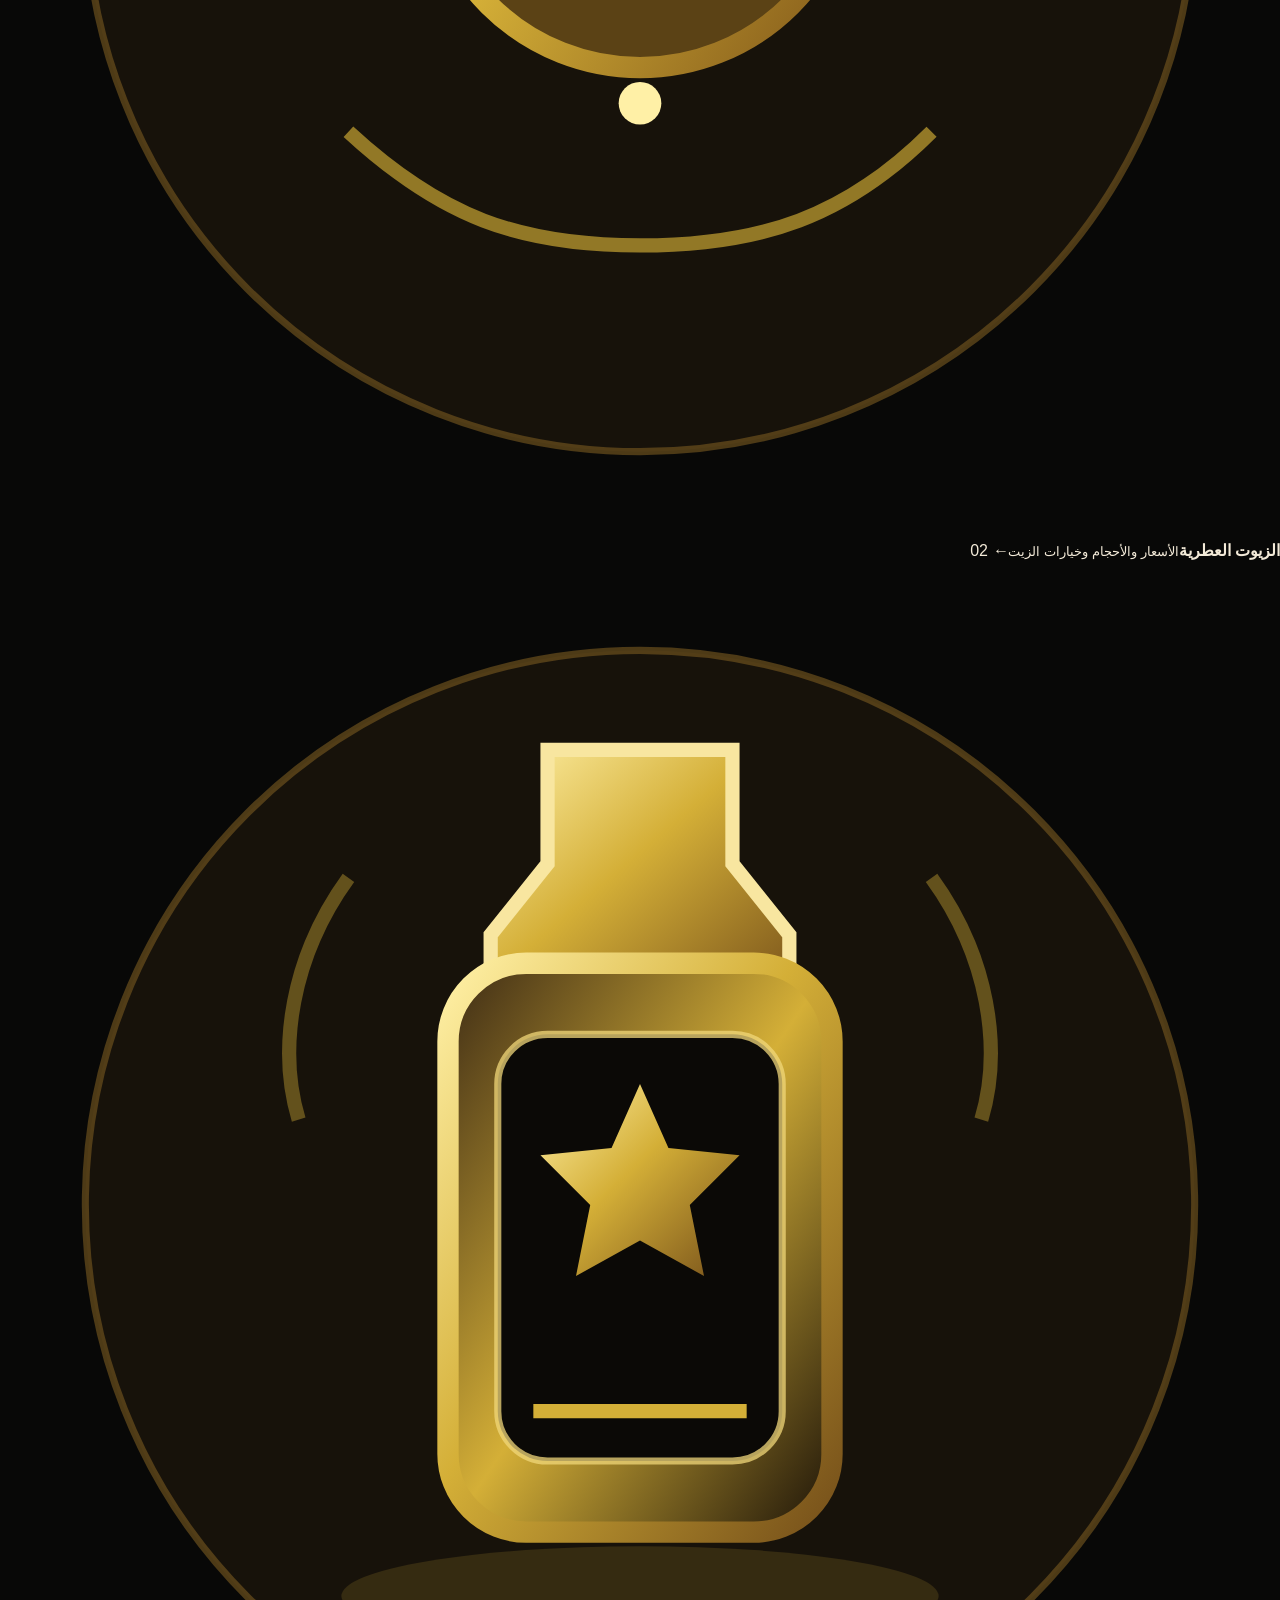
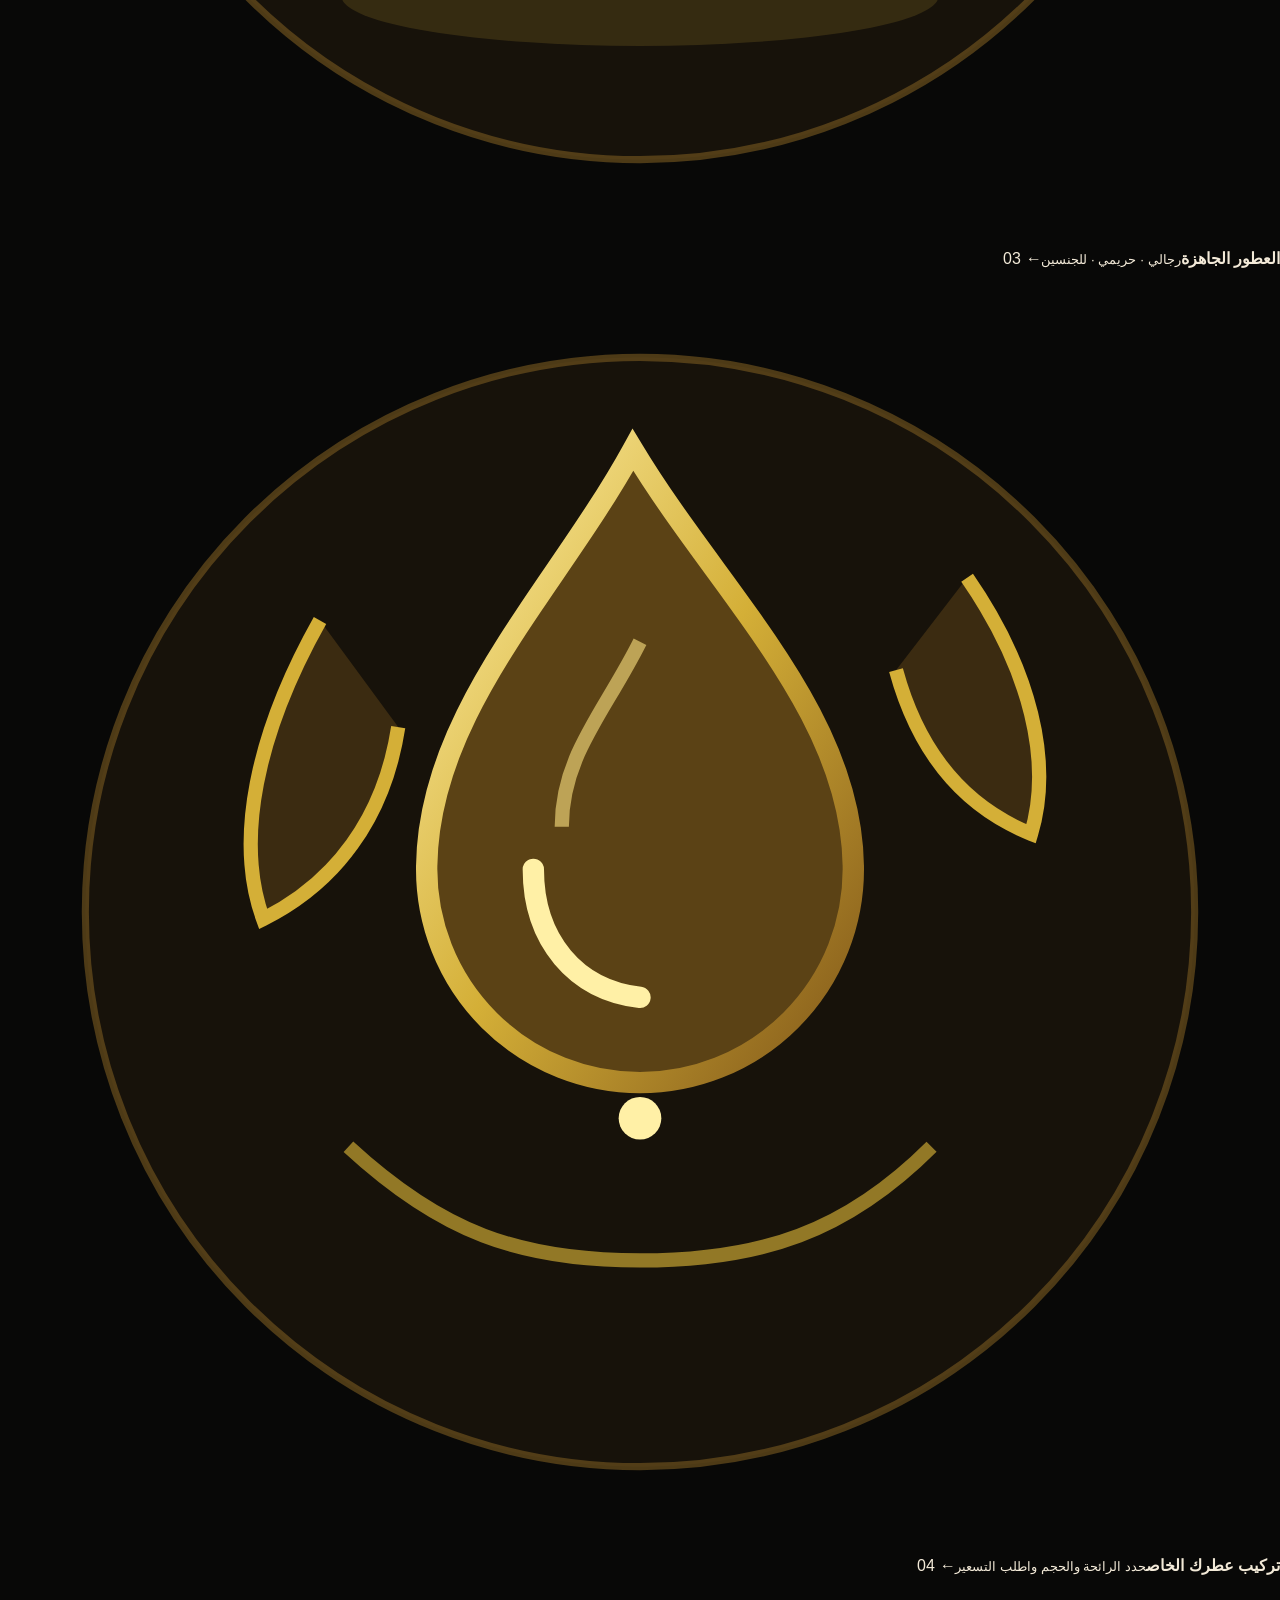
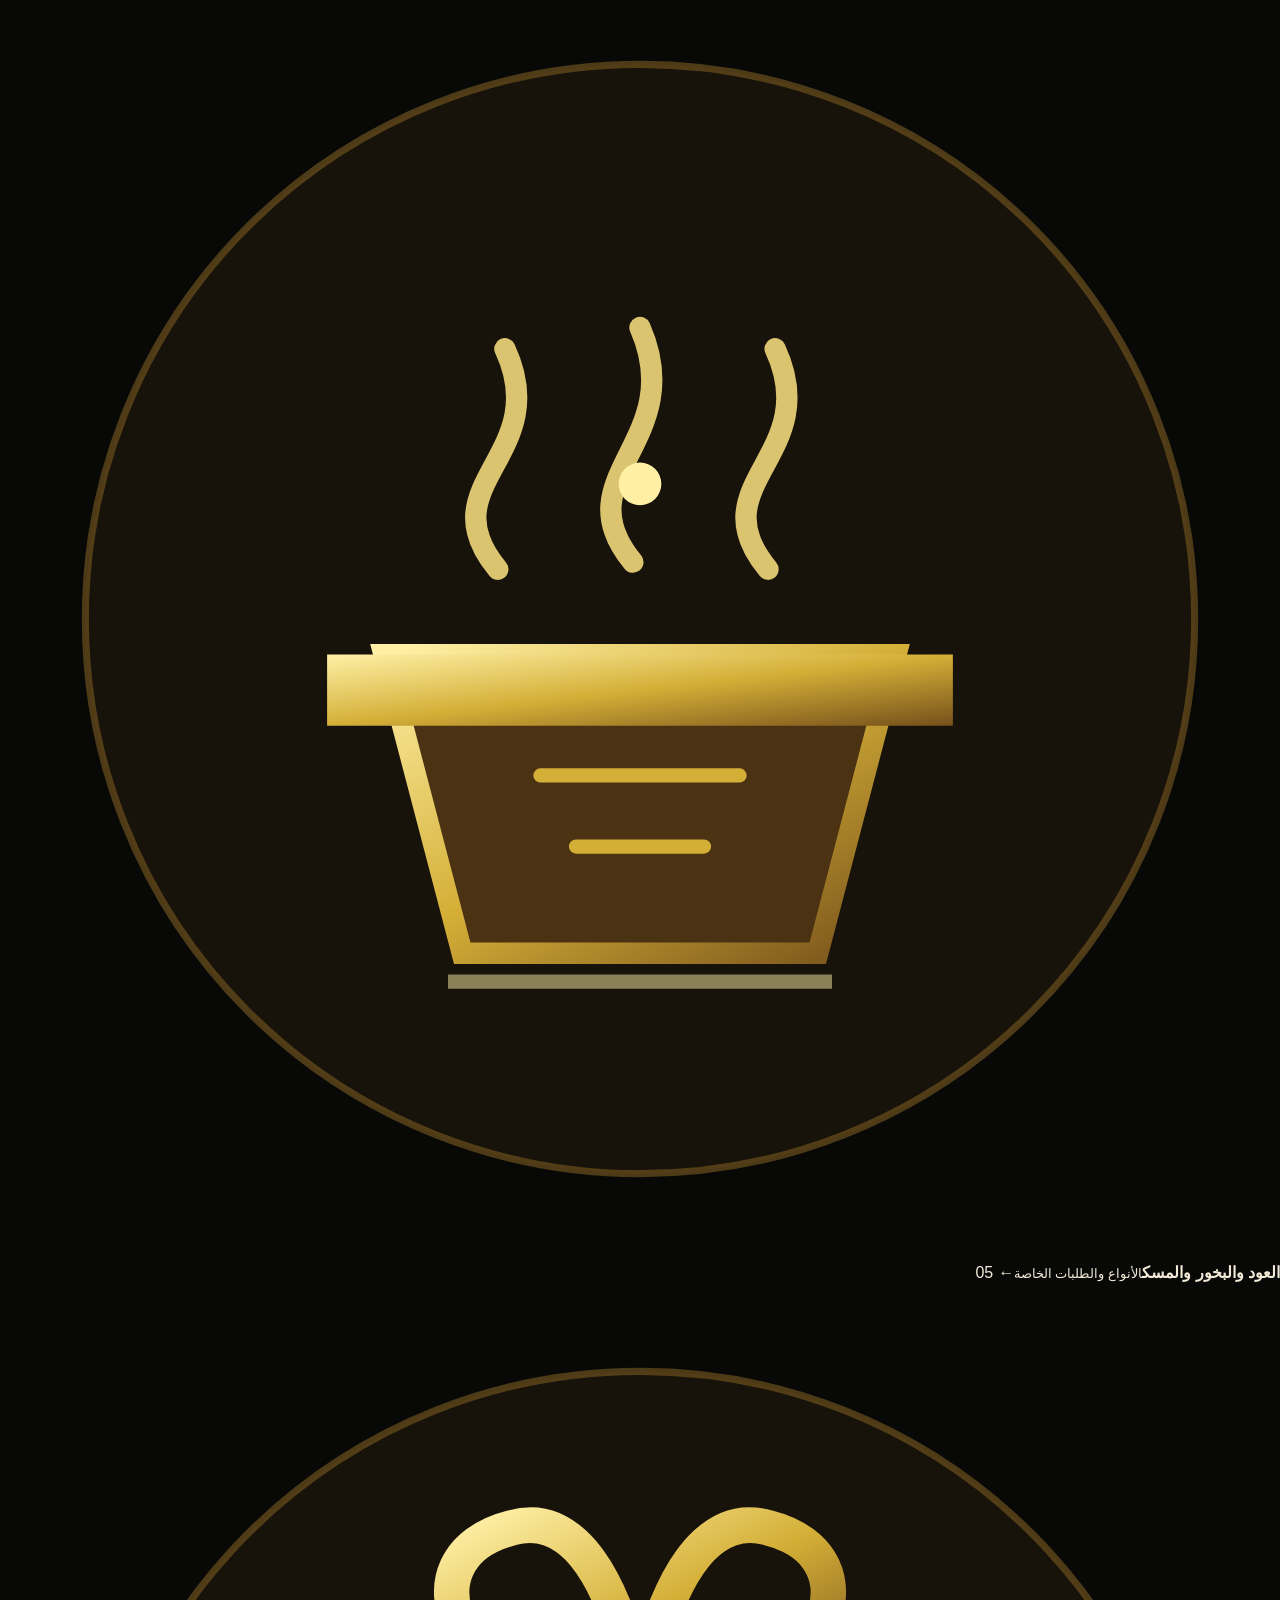
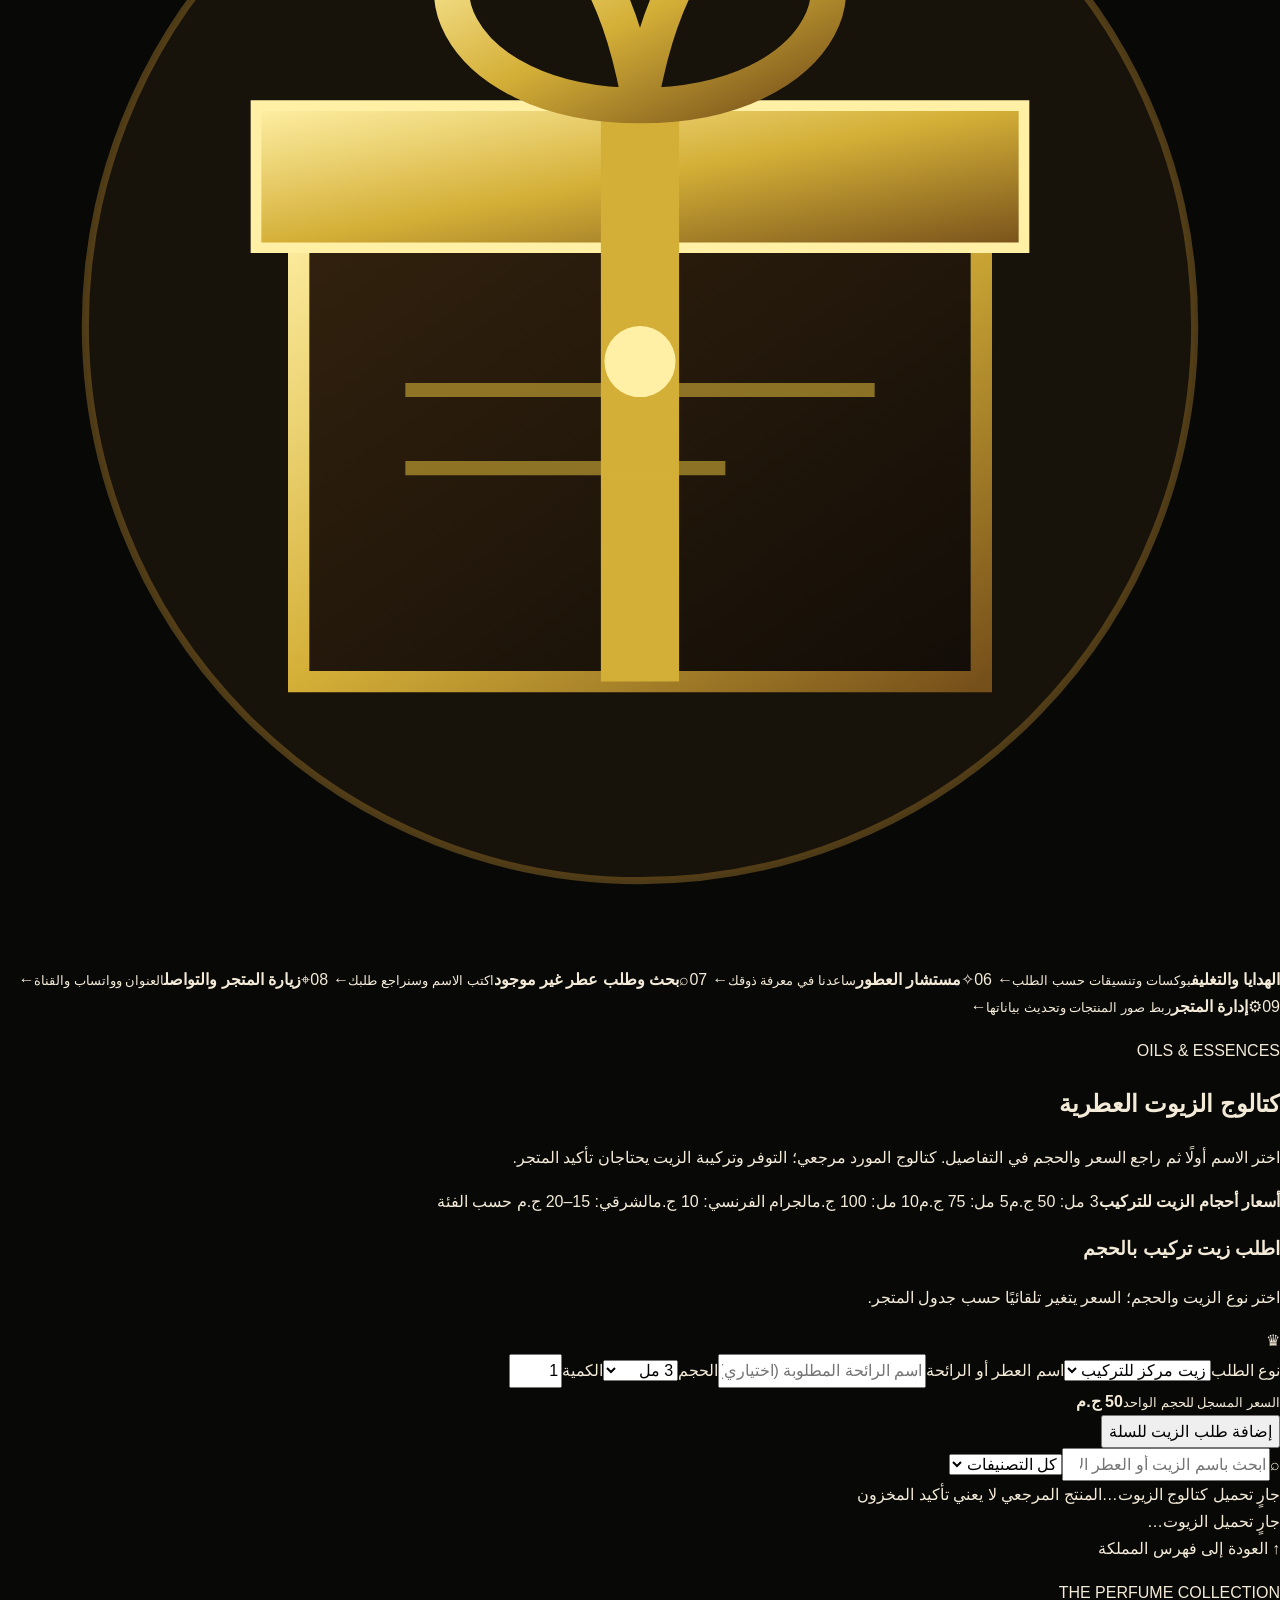
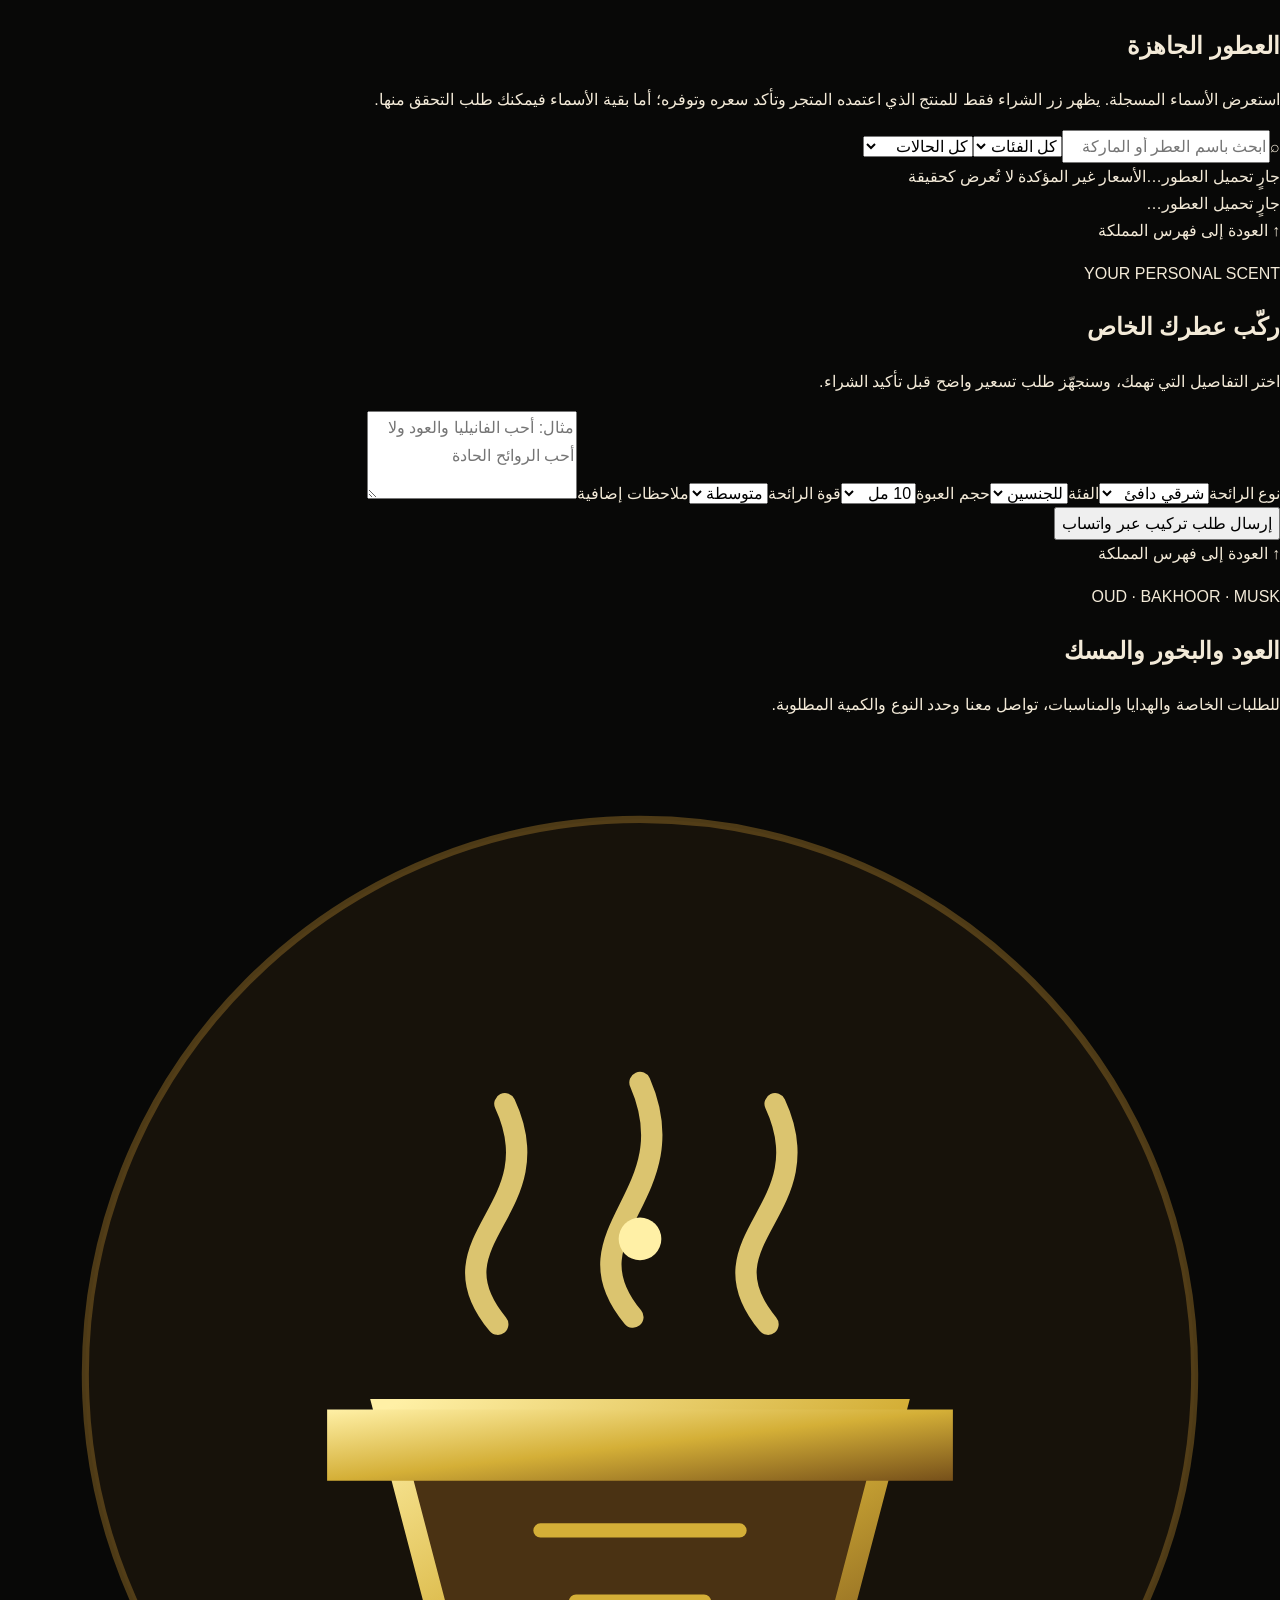
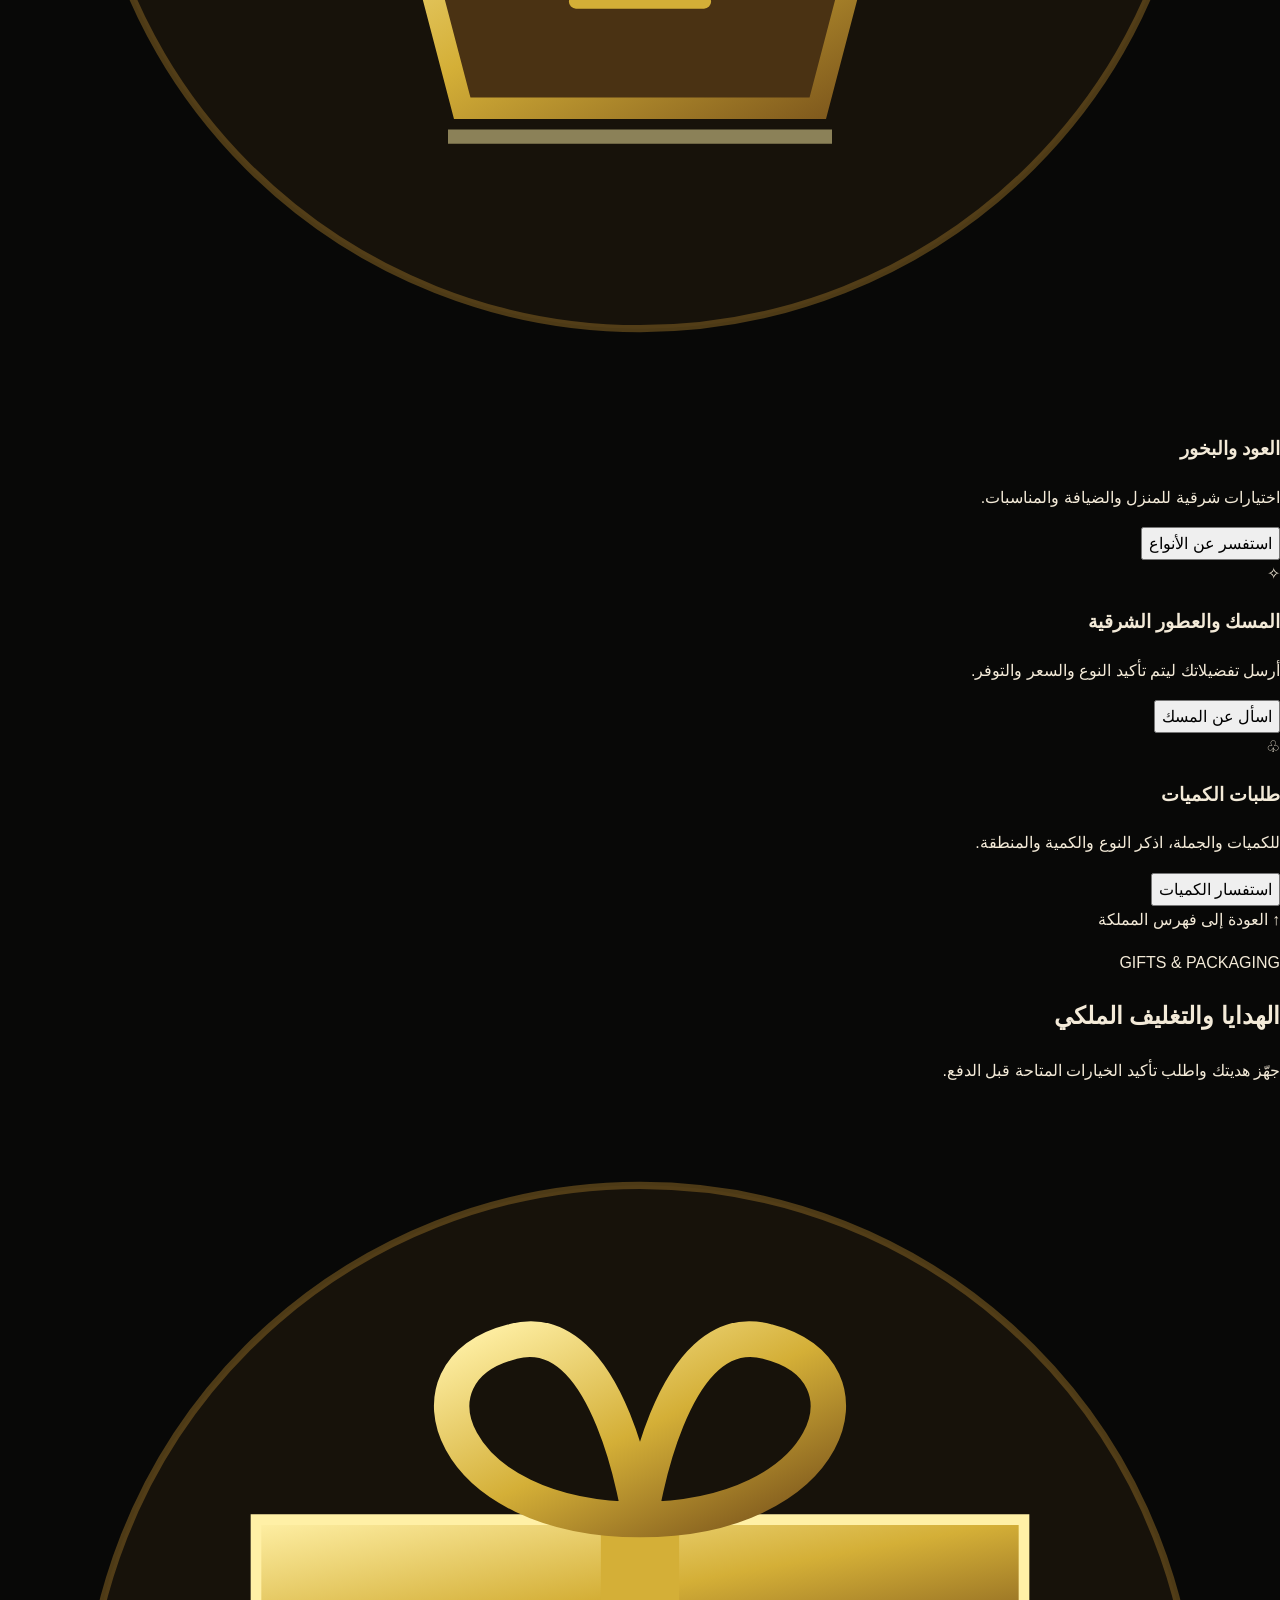
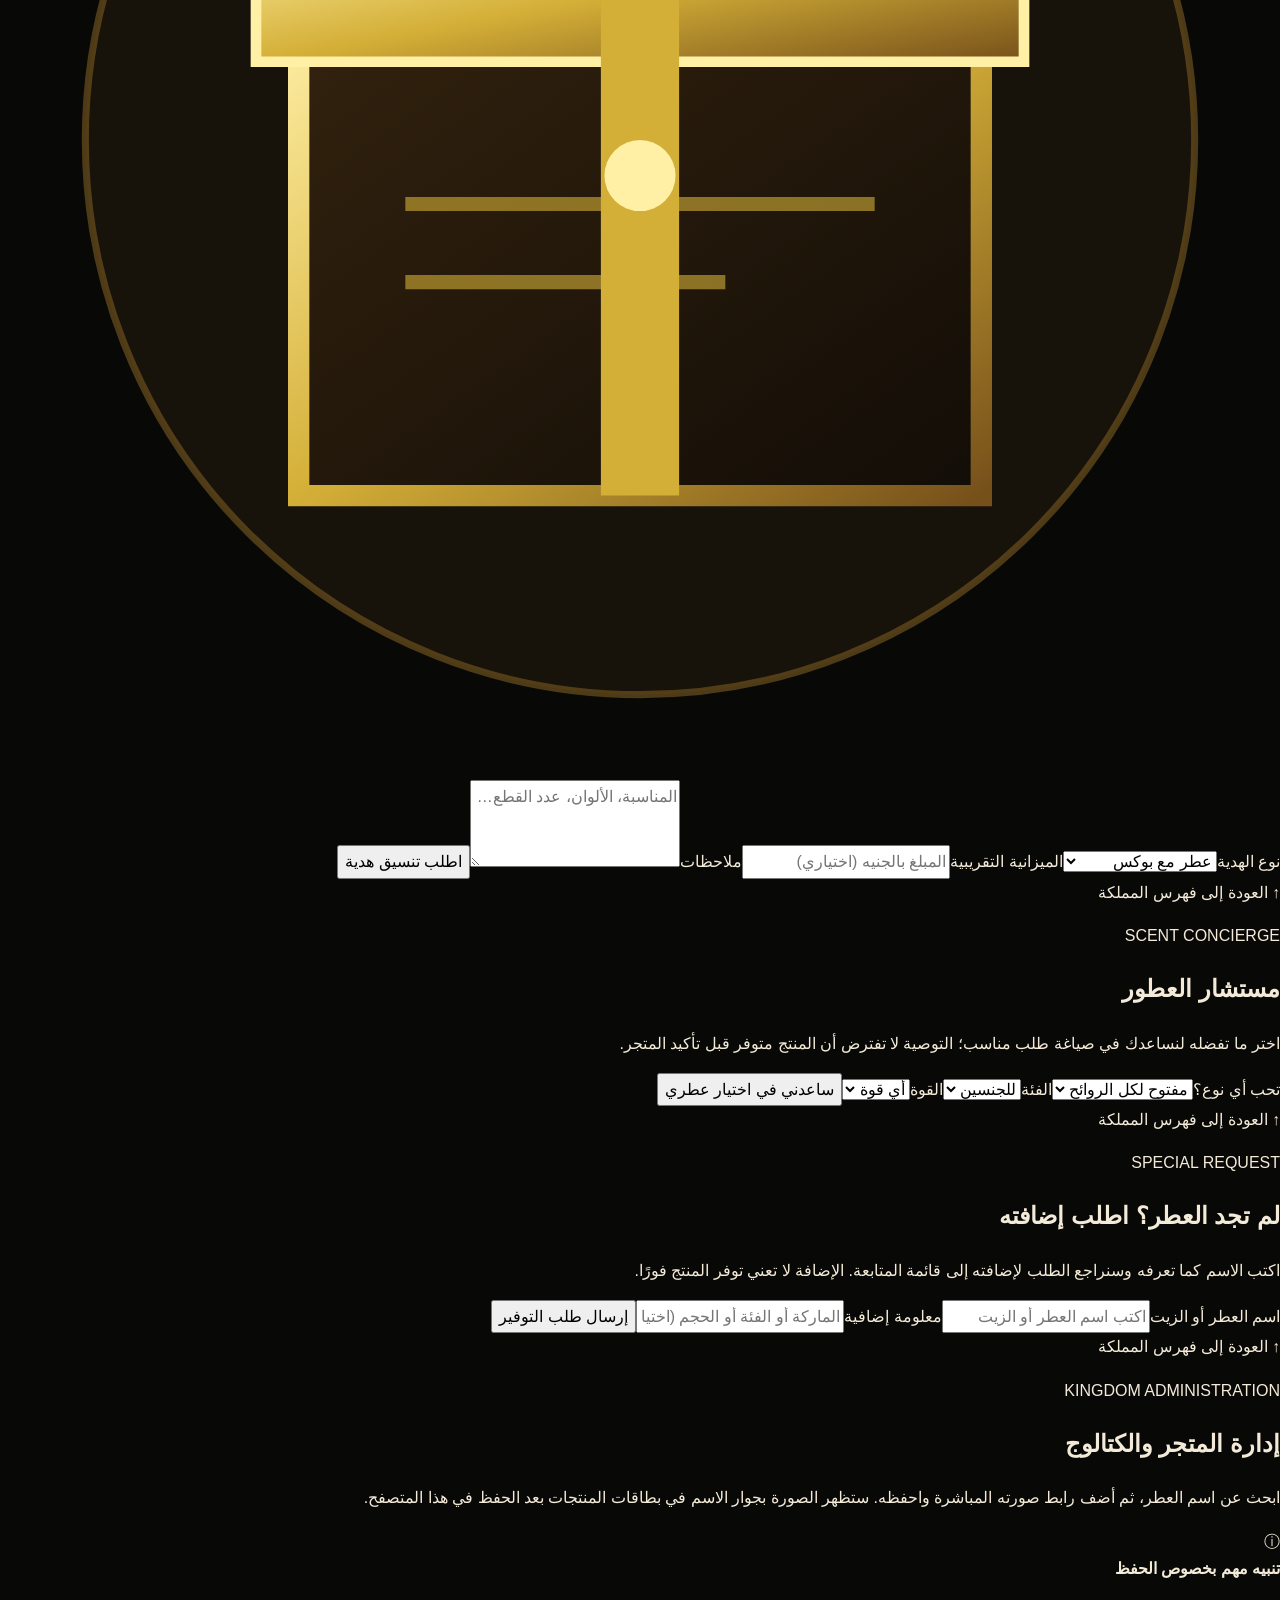
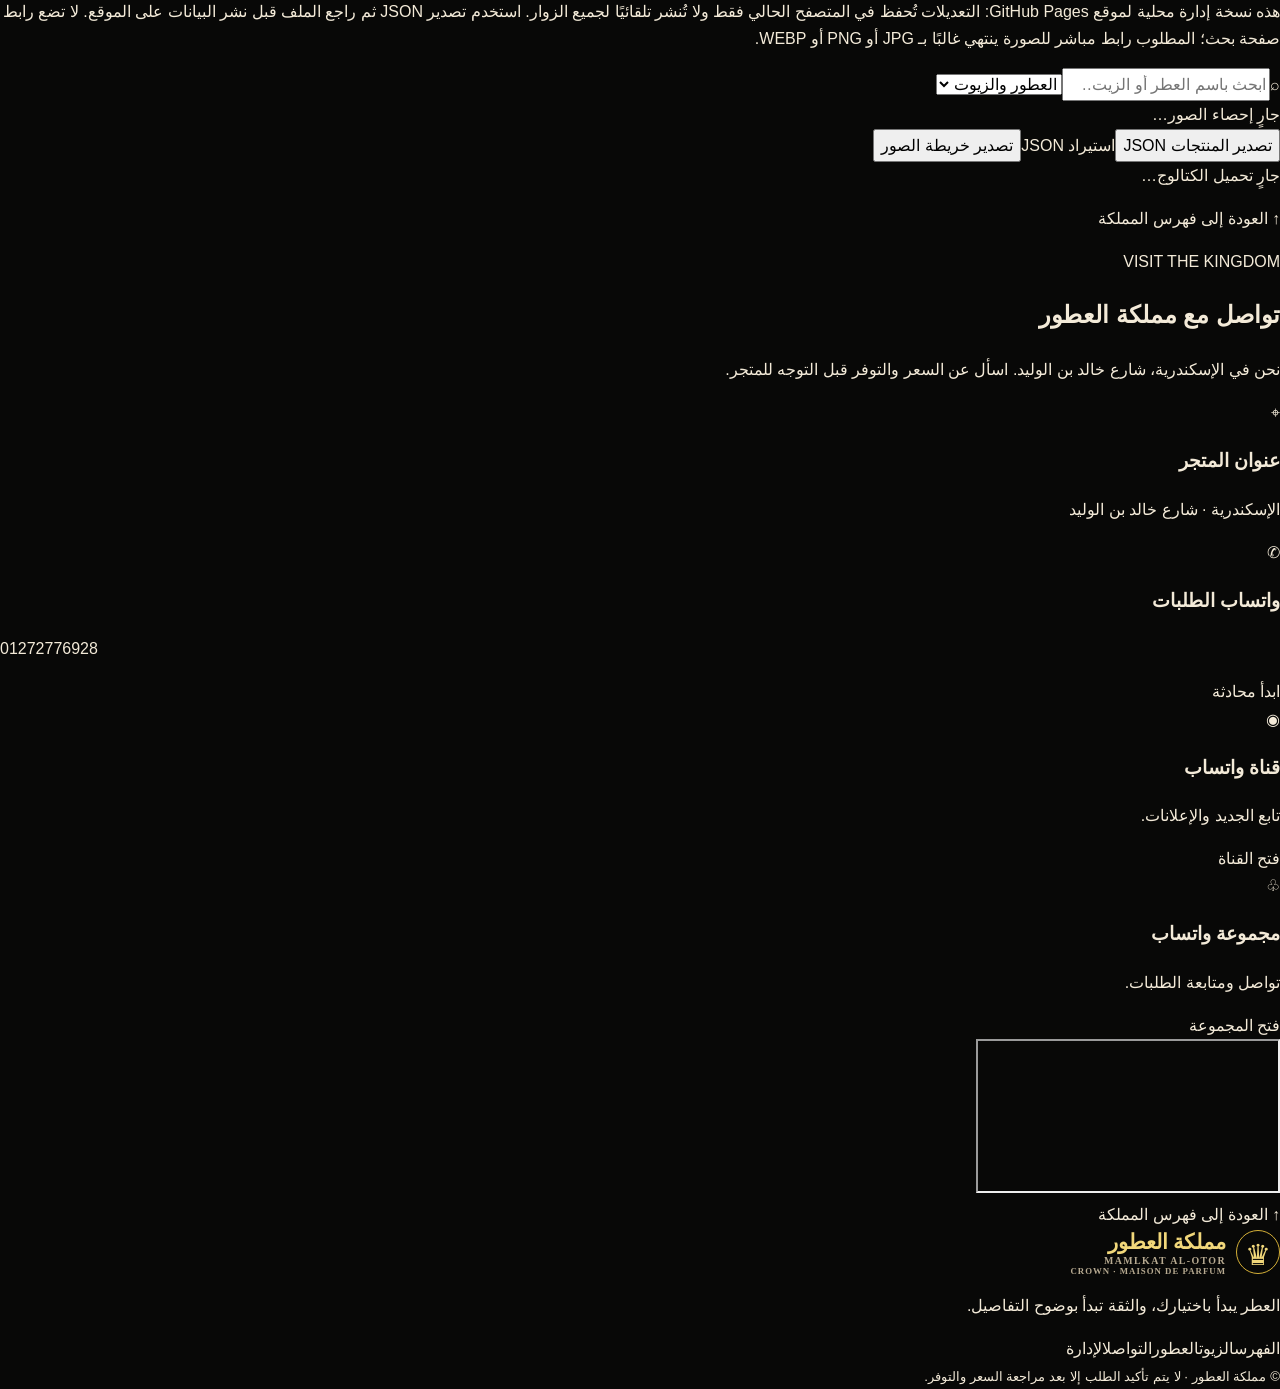
==== commit d0821d37: "Restore complete index.html source without output truncation" ====
--- a/index.html
+++ b/index.html
@@ -21,9 +21,13 @@
     <nav class="main-nav" id="mainNav" aria-label="القائمة الرئيسية">
       <a href="#home">الرئيسية</a><a href="#siteIndex">فهرس المملكة</a><a href="#oils">الزيوت</a><a href="#catalog">العطور</a><a href="#blend">تركيب عطرك</a><a href="#oud">العود والبخور</a><a href="#gifts">الهدايا</a><a href="#admin">الإدارة</a><a href="#visit">تواصل معنا</a>
     </nav>
-    <div class="header-actions"><button class="icon-btn" id="openSearch" aria-label="بحث">⌕</button><button class="icon-btn" id="openWishlist" aria-label="المفضلة">♡ <span id="wishCount">0</span></button><button class="
-…[1 chars truncated — re-run with head/grep/tail for full output]…
-ة ملكية واضحة من الاختيار حتى الطلب.</p><div class="hero-actions"><a class="btn btn-gold" href="#siteIndex">استكشف فهرس المملكة</a><a class="btn btn-outline" href="https://wa.me/201272776928" target="_blank" rel="noopener">اطلب عبر واتساب</a></div><div class="hero-divider">❖ ♛ ❖</div></div>
+    <div class="header-actions"><button class="icon-btn" id="openSearch" aria-label="بحث">⌕</button><button class="icon-btn" id="openWishlist" aria-label="المفضلة">♡ <span id="wishCount">0</span></button><button class="cart-btn" id="openCart">السلة <span id="cartCount">0</span></button></div>
+  </header>
+
+  <main>
+    <section class="hero" id="home">
+      <div class="hero-image" role="img" aria-label="واجهة عطرية ملكية سوداء وذهبية"></div>
+      <div class="hero-content"><p class="eyebrow">CROWN · MAISON DE PARFUM</p><div class="hero-crown">♛</div><h1>مرحبًا بك في <span>مملكة العطور</span></h1><p class="hero-sub">عطرك… حكاية تليق بك.</p><p class="hero-desc">اكتشف العطور الجاهزة والزيوت العطرية وتركيب عطرك الخاص والعود والبخور والهدايا، في تجربة ملكية واضحة من الاختيار حتى الطلب.</p><div class="hero-actions"><a class="btn btn-gold" href="#siteIndex">استكشف فهرس المملكة</a><a class="btn btn-outline" href="https://wa.me/201272776928" target="_blank" rel="noopener">اطلب عبر واتساب</a></div><div class="hero-divider">❖ ♛ ❖</div></div>
     </section>
 
     <section class="trust-strip" aria-label="مميزات المتجر"><div><b>✦</b><span>اختيارات عطرية متنوعة</span></div><div><b>♧</b><span>زيوت وتركيب حسب الطلب</span></div><div><b>◇</b><span>توضيح السعر قبل التأكيد</span></div><div><b>✆</b><span>تواصل مباشر عبر واتساب</span></div></section>
--- a/style.css
+++ b/style.css
@@ -1,6 +1,21 @@
 :root{--bg:#080807;--panel:#11100d;--panel2:#19160f;--gold:#d4af37;--gold2:#f1d77a;--text:#f3ead8;--muted:#b7aa91;--line:rgba(212,175,55,.28);--danger:#e3a6a0;--radius:16px;--shadow:0 18px 50px rgba(0,0,0,.32)}
-*{box-sizing:border-box}html{scroll-behavior:smooth;scroll-padding-top:100px}body{margin:0;background:var(--bg);color:var(--text);font-family:Tajawal,Arial,sans-serif;line-height:1.7}body.locked{overflow:hidden}a{color:inherit;text-decoration:none}button,input,select,textarea{font:inherit}button,a,select,input{touch-action:manipulation}button{cursor:pointer}button:focus-visible,a:focus-visible,input:focus-visible,select:focus-visible,textarea:focus-visible{outline:2px solid var(--gold2);outline-offset:3px}img{max-width:100%;display:block}.topline{min-height:34px;padding:5px 4vw;display:flex;justify-content:space-between;gap:12px;align-items:center;background:#030303;color:var(--gold2);border-bottom:1px solid var(--line);font-size:.82rem}.site-header{position:sticky;top:0;z-index:20;display:flex;align-items:center;gap:20px;padding:12px 4vw;background:rgba(8,8,7,.96);border-bottom:1px solid var(--line);backdrop-filter:blur(14px)}.brand{display:flex;align-items:center;gap:10px;flex-shrink:0}.brand-mark{width:44px;height:44px;border:1px solid var(--gold);border-radius:50%;display:grid;place-items:center;color:var(--gold2);font-size:1.8rem}.brand b{display:block;font:700 1.3rem Amiri,serif;color:var(--gold2);line-height:1.25}.brand small,.brand em{display:block;font:600 .62rem 'Cormorant Garamond',serif;letter-spacing:1.4px;color:var(--muted);font-style:normal}.brand em{font-size:.55rem;letter-spacing:1px}.main-nav{display:flex;gap:14px;align-items:center;flex:1;justify-content:center}.main-nav a{font-size:.88rem;color:#e7ddc8;white-space:nowrap}.main-nav a:hover,.main-nav a:focus{color:var(--gold2)}.header-actions{display:flex;gap:7px;align-items:center}.icon-btn,.cart-btn,.menu-toggle{min-height:42px;border:1px solid var(--line);background:transparent;color:var(--gold2);border-radius:10px;padding:7px 12px}.icon-btn{min-width:42px}.cart-btn{background:var(--gold);color:#1b1607;font-weight:800}.cart-btn span,.icon-btn span{display:inline-grid;place-items:center;min-width:20px;height:20px;margin-inline-start:3px;border-radius:50%;background:#080807;color:var(--gold2);font-size:.75rem}.menu-toggle{display:none;font-size:1.3rem}.hero{min-height:510px;position:relative;display:flex;align-items:center;overflow:hidden;border-bottom:1px solid var(--line);isolation:isolate}.hero-image{position:absolute;inset:0;z-index:-2;background-image:linear-gradient(90deg,rgba(5,5,4,.1),rgba(5,5,4,.45) 35%,rgba(5,5,4,.92) 70%,#080807),url('assets/images/royal-hero.jpg');background-position:center;background-size:cover}.hero-content{width:min(760px,90%);padding:65px 7vw 55px;margin-inline-start:auto}.eyebrow{font:700 .78rem 'Cormorant Garamond',serif;letter-spacing:2.2px;color:var(--gold2);margin:0 0 10px}.hero-crown{font-size:2rem;color:var(--gold);margin:0 0 -4px}.hero h1{font:700 clamp(2.3rem,5vw,4.3rem)/1.3 Amiri,serif;margin:0;color:#fff5df}.hero h1 span,.section-head h2 span{color:var(--gold2)}.hero-sub{font-size:1.35rem;color:var(--gold2);margin:0 0 12px}.hero-desc{max-width:620px;color:#e4dac6;font-size:1.05rem}.hero-actions{display:flex;gap:12px;flex-wrap:wrap;margin-top:24px}.btn{min-height:46px;padding:10px 20px;border-radius:10px;border:1px solid var(--line);display:inline-flex;align-items:center;justify-content:center;gap:8px;font-weight:800;text-align:center}.btn-gold{background:linear-gradient(135deg,var(--gold2),var(--gold));color:#171205;border-color:var(--gold)}.btn-outline{background:transparent;color:var(--gold2);border-color:var(--gold)}.btn:hover{filter:brightness(1.08);transform:translateY(-1px)}.hero-divider{margin-top:24px;color:var(--gold);letter-spacing:7px}.trust-strip{display:grid;grid-template-columns:repeat(4,1fr);border-bottom:1px solid var(--line);background:#0c0b08}.trust-strip div{display:flex;justify-content:center;align-items:center;gap:10px;padding:18px 8px;border-inline-start:1px solid var(--line);font-size:.9rem}.trust-strip b{color:var(--gold2);font-size:1.3rem}.section{padding:68px 5vw;max-width:1500px;margin:auto}.alt-section{max-width:none;background:linear-gradient(180deg,#0c0b08,#11100d,#0c0b08);border-block:1px solid rgba(212,175,55,.12)}.section-head{text-align:center;max-width:820px;margin:0 auto 28px}.section-head h2{font:700 clamp(2rem,3.8vw,3rem)/1.4 Amiri,serif;margin:0 0 8px}.section-head>p:last-child{color:var(--muted);margin:0 auto;max-width:760px}.notice-box{max-width:1050px;margin:0 auto 24px;display:flex;gap:14px;align-items:flex-start;padding:17px 20px;border:1px solid var(--line);border-radius:14px;background:var(--panel)}.notice-icon{color:var(--gold2);font-size:1.5rem}.notice-box b{color:var(--gold2)}.notice-box p{margin:4px 0 0;color:var(--muted)}.index-grid{display:grid;grid-template-columns:repeat(4,minmax(0,1fr));gap:14px}.index-card{position:relative;min-height:150px;display:flex;align-items:center;gap:13px;padding:20px 16px;background:linear-gradient(145deg,#19160f,#0d0c09);border:1px solid var(--line);border-radius:var(--radius);transition:transform .18s,border-color .18s;overflow:hidden}.index-card:hover{transform:translateY(-3px);border-color:var(--gold2)}.index-card img{width:56px;height:56px;object-fit:contain;flex-shrink:0}.index-card>span:nth-last-child(2){min-width:0}.index-card b{display:block;color:var(--gold2);font-size:1.08rem}.index-card small{display:block;color:var(--muted);font-size:.83rem;line-height:1.45;margin-top:3px}.index-number{position:absolute;top:8px;inset-inline-start:12px;color:rgba(241,215,122,.4);font:600 .75rem 'Cormorant Garamond',serif}.index-card i{font-style:normal;color:var(--gold);font-size:1.25rem;margin-inline-start:auto}.index-symbol{width:56px;height:56px;flex-shrink:0;display:grid;place-items:center;border:1px solid var(--line);border-radius:50%;font-size:1.7rem;color:var(--gold2)}.price-rules{display:flex;flex-wrap:wrap;justify-content:center;align-items:center;gap:9px;margin:0 auto 20px;padding:14px;border:1px solid var(--line);border-radius:13px;background:var(--panel);max-width:1100px}.price-rules b{color:var(--gold2);margin-inline:4px}.price-rules span{padding:5px 10px;background:var(--panel2);border-radius:8px;font-size:.88rem}.oil-order-card{max-width:1100px;margin:0 auto 24px;padding:20px;background:linear-gradient(140deg,#1b170f,#0b0a08);border:1px solid var(--gold);border-radius:var(--radius);box-shadow:var(--shadow)}.oil-order-head{display:flex;justify-content:space-between;align-items:center;gap:12px}.oil-order-head h3{margin:0;color:var(--gold2);font:700 1.45rem Amiri,serif}.oil-order-head p{margin:2px 0 12px;color:var(--muted)}.oil-order-crown{font-size:2.3rem;color:var(--gold2)}.oil-order-fields{display:grid;grid-template-columns:repeat(4,minmax(0,1fr));gap:12px}.oil-order-fields label{display:flex;flex-direction:column;gap:6px;color:var(--gold2);font-weight:700}.oil-order-fields input,.oil-order-fields select{min-height:44px;width:100%;min-width:0;padding:8px 10px;background:#080807;color:var(--text);border:1px solid var(--line);border-radius:9px}.oil-order-summary{display:flex;align-items:center;justify-content:space-between;gap:12px;margin-top:16px;padding-top:14px;border-top:1px solid var(--line)}.oil-order-summary small,.oil-order-summary b{display:block}.oil-order-summary small{color:var(--muted)}.oil-order-summary b{color:var(--gold2);font-size:1.25rem}.catalog-tools{display:flex;gap:10px;max-width:1100px;margin:0 auto 12px}.search-field{flex:1;display:flex;gap:8px;align-items:center;min-width:0;padding:0 12px;background:#0c0b08;border:1px solid var(--line);border-radius:10px;color:var(--gold2)}.search-field input{width:100%;min-width:0;border:0;outline:0!important;background:transparent;color:var(--text);padding:12px 0}.catalog-tools select,.builder-card select,.builder-card input,.builder-card textarea,.gift-layout select,.gift-layout input,.gift-layout textarea,.advisor-card select,.request-form input,.cart-drawer input,.cart-drawer select,.cart-drawer textarea{min-height:44px;max-width:100%;padding:9px 12px;background:#0a0907;color:var(--text);border:1px solid var(--line);border-radius:9px;width:100%}.catalog-tools select{width:auto;min-width:135px}.catalog-meta{max-width:1100px;margin:0 auto 14px;display:flex;justify-content:space-between;gap:10px;font-size:.87rem}.muted{color:var(--muted)}.small{font-size:.84rem}.product-grid{display:grid;grid-template-columns:repeat(4,minmax(0,1fr));gap:14px;max-width:1100px;margin:0 auto}.product-card{min-width:0;display:flex;flex-direction:column;background:linear-gradient(160deg,#19160f,#0e0d0a);border:1px solid var(--line);border-radius:14px;overflow:hidden}.product-visual{aspect-ratio:1/1;display:grid;place-items:center;background:radial-gradient(circle at 50% 45%,#302614,#0d0c09 68%);padding:14px}.product-visual img{width:100%;height:100%;object-fit:contain}.bottle-art{width:68px;height:108px;position:relative;border:2px solid rgba(241,215,122,.65);border-radius:12px 12px 17px 17px;background:linear-gradient(90deg,#1d1607,#c9a34a 45%,#4a3812);box-shadow:0 8px 24px #0008}.bottle-art:before{content:"";position:absolute;top:-20px;left:25px;width:18px;height:20px;border:2px solid var(--gold);border-bottom:0;background:#171208}.bottle-art:after{content:"♛";position:absolute;inset:35% 0 auto;text-align:center;color:#fff0bc;font-size:1.4rem}.product-info{padding:14px;display:flex;flex-direction:column;gap:7px;flex:1}.product-type{font-size:.74rem;color:var(--gold2);border:1px solid var(--line);border-radius:30px;padding:2px 8px;align-self:flex-start}.product-info h3{font:700 1.08rem Amiri,serif;margin:0;line-height:1.5;overflow-wrap:anywhere}.product-info .english{font:600 .9rem 'Cormorant Garamond',serif;color:var(--muted);direction:ltr;text-align:right}.product-meta{color:var(--muted);font-size:.8rem}.product-status{font-size:.79rem;color:var(--gold2);margin-top:auto}.product-status.review{color:#e8cda0}.product-actions{display:flex;gap:7px;margin-top:6px}.product-actions .btn{flex:1;padding:8px 9px;min-height:40px;font-size:.84rem}.heart-btn{width:42px;min-width:42px;min-height:40px;background:transparent;border:1px solid var(--line);border-radius:9px;color:var(--gold2)}.center-actions{text-align:center;margin:22px auto}.loading-card{grid-column:1/-1;padding:24px;text-align:center;border:1px dashed var(--line);border-radius:12px;color:var(--muted)}.section-back{text-align:center;margin-top:28px}.section-back a{display:inline-block;color:var(--gold2);padding:8px 14px;border-bottom:1px solid var(--line)}.builder-card,.advisor-card,.request-form{max-width:900px;margin:auto;padding:24px;background:var(--panel);border:1px solid var(--line);border-radius:var(--radius);box-shadow:var(--shadow)}.builder-grid{display:grid;grid-template-columns:repeat(2,minmax(0,1fr));gap:16px;margin-bottom:18px}.builder-card label,.gift-layout label,.advisor-card label,.request-form label,.cart-drawer label{display:flex;flex-direction:column;gap:6px;color:var(--gold2);font-weight:700}.wide-label{grid-column:1/-1}.builder-card textarea,.gift-layout textarea{resize:vertical}.feature-row{display:grid;grid-template-columns:repeat(3,minmax(0,1fr));gap:16px}.feature-card{text-align:center;padding:25px 20px;background:var(--panel);border:1px solid var(--line);border-radius:var(--radius)}.feature-card img{width:90px;height:90px;object-fit:contain;margin:0 auto 10px}.feature-glyph{display:grid;place-items:center;width:90px;height:90px;margin:0 auto 10px;color:var(--gold2);font-size:3rem;border:1px solid var(--line);border-radius:50%}.feature-card h3{font:700 1.4rem Amiri,serif;color:var(--gold2);margin:6px}.feature-card p{color:var(--muted);min-height:52px}.gift-layout{max-width:900px;margin:auto;display:grid;grid-template-columns:180px 1fr;gap:24px;padding:24px;background:var(--panel);border:1px solid var(--line);border-radius:var(--radius)}.gift-layout>img{width:150px;align-self:center;justify-self:center}.gift-layout>div{display:grid;gap:13px}.advisor-card{display:grid;grid-template-columns:repeat(3,minmax(0,1fr));gap:14px;align-items:end}.advisor-card .btn{grid-column:1/-1}.request-form{display:grid;grid-template-columns:repeat(2,minmax(0,1fr));gap:14px}.request-form .btn{grid-column:1/-1}.contact-grid{display:grid;grid-template-columns:repeat(4,minmax(0,1fr));gap:14px}.contact-card{text-align:center;padding:20px 14px;border:1px solid var(--line);border-radius:14px;background:var(--panel)}.contact-card>span{color:var(--gold2);font-size:1.8rem}.contact-card h3{color:var(--gold2);margin:6px 0}.contact-card p{color:var(--muted);min-height:32px}.map-frame{max-width:1100px;margin:20px auto 0;height:260px;border:1px solid var(--line);border-radius:14px;overflow:hidden}.map-frame iframe{width:100%;height:100%;border:0;filter:grayscale(.8) invert(.88) contrast(.86)}.site-footer{text-align:center;padding:36px 5vw 25px;background:#030303;border-top:1px solid var(--line)}.footer-brand{justify-content:center}.site-footer>p{color:var(--muted)}.footer-links{display:flex;justify-content:center;flex-wrap:wrap;gap:14px;margin:18px 0}.footer-links a,.footer-links button{background:none;border:0;color:var(--gold2);padding:7px}.site-footer>small{color:var(--muted)}.modal-backdrop,.drawer-backdrop{position:fixed;inset:0;z-index:50;background:rgba(0,0,0,.78);backdrop-filter:blur(5px);display:grid;place-items:center;padding:16px}.modal-backdrop[hidden],.drawer-backdrop[hidden],.toast[hidden]{display:none!important}.modal-card{position:relative;width:min(700px,100%);max-height:90dvh;overflow:auto;background:#100e09;border:1px solid var(--gold);border-radius:18px;padding:24px;box-shadow:var(--shadow)}.modal-close{position:absolute;top:10px;inset-inline-end:10px;width:42px;height:42px;border:1px solid var(--line);border-radius:10px;background:#080807;color:var(--gold2);font-size:1.6rem}.product-detail{display:grid;grid-template-columns:180px 1fr;gap:20px;padding-top:24px}.detail-visual{min-height:180px;display:grid;place-items:center;background:var(--panel2);border-radius:12px}.detail-content h2{font:700 1.8rem Amiri,serif;margin:0 0 8px;color:var(--gold2)}.detail-content p{color:var(--muted)}.detail-content label{display:block;margin:12px 0;color:var(--gold2)}.detail-content select,.detail-content input{display:block;width:100%;min-height:44px;margin-top:5px;padding:8px 10px;background:#080807;border:1px solid var(--line);border-radius:8px;color:var(--text)}.detail-price{font-size:1.2rem;color:var(--gold2);font-weight:800}.drawer-backdrop{display:block;padding:0}.cart-drawer{position:absolute;inset-block:0;inset-inline-start:0;width:min(460px,100%);height:100%;overflow:auto;background:#100e09;border-inline-end:1px solid var(--gold);padding:24px;box-shadow:var(--shadow)}.drawer-head{display:flex;justify-content:space-between;align-items:center;position:relative;padding-inline-end:44px;border-bottom:1px solid var(--line);margin-bottom:15px}.drawer-head h2{font:700 1.7rem Amiri,serif;margin:0 0 10px}.cart-line{display:grid;grid-template-columns:1fr auto;gap:8px;padding:12px 0;border-bottom:1px solid var(--line)}.cart-line b{color:var(--gold2)}.cart-line small{display:block;color:var(--muted)}.quantity-controls{display:flex;align-items:center;gap:8px}.quantity-controls button{width:30px;height:30px;border:1px solid var(--line);background:var(--panel2);color:var(--gold2);border-radius:6px}.cart-total{display:flex;justify-content:space-between;padding:18px 0;font-size:1.1rem}.cart-total b{color:var(--gold2)}.cart-drawer label{margin:12px 0}.full-width{width:100%;margin-top:9px}.text-btn{background:none;border:0;color:var(--gold2);padding:10px}.admin-actions{display:flex;flex-wrap:wrap;gap:10px;margin-top:18px}.file-btn{cursor:pointer}.notice-text{color:var(--muted)}.toast{position:fixed;z-index:100;bottom:20px;left:50%;transform:translateX(-50%);max-width:min(92vw,560px);padding:12px 18px;background:#19160f;border:1px solid var(--gold);border-radius:12px;color:var(--text);box-shadow:var(--shadow)}
+*{box-sizing:border-box}html{scroll-behavior:smooth;scroll-padding-top:100px}body{margin:0;background:var(--bg);color:var(--text);font-family:Tajawal,Arial,sans-serif;line-height:1.7}body.locked{overflow:hidden}a{color:inherit;text-decoration:none}button,input,select,textarea{font:inherit}button,a,select,input{touch-action:manipulation}button{cursor:pointer}button:focus-visible,a:focus-visible,input:focus-visible,select:focus-visible,textarea:focus-visible{outline:2px solid var(--gold2);outline-offset:3px}img{max-width:100%;display:block}.topline{min-height:34px;padding:5px 4vw;display:flex;justify-content:space-between;gap:12px;align-items:center;background:#030303;color:var(--gold2);border-bottom:1px solid var(--line);font-size:.82rem}.site-header{position:sticky;top:0;z-index:20;display:flex;align-items:center;gap:20px;padding:12px 4vw;background:rgba(8,8,7,.96);border-bottom:1px solid var(--line);backdrop-filter:blur(14px)}.brand{display:flex;align-items:center;gap:10px;flex-shrink:0}.brand-mark{width:44px;height:44px;border:1px solid var(--gold);border-radius:50%;display:grid;place-items:center;color:var(--gold2);font-size:1.8rem}.brand b{display:block;font:700 1.3rem Amiri,serif;color:var(--gold2);line-height:1.25}.brand small,.brand em{display:block;font:600 .62rem 'Cormorant Garamond',serif;letter-spacing:1.4px;color:var(--muted);font-style:normal}.brand em{font-size:.55rem;letter-spacing:1px}.main-nav{display:flex;gap:14px;align-items:center;flex:1;justify-content:center}.main-nav a{font-size:.88rem;color:#e7ddc8;white-space:nowrap}.main-nav a:hover,.main-nav a:focus{color:var(--gold2)}.header-actions{display:flex;gap:7px;align-items:center}.icon-btn,.cart-btn,.menu-toggle{min-height:42px;border:1px solid var(--line);background:transparent;color:var(
+…[1 chars truncated — re-run with head/grep/tail for full output]…
+adding:17px 20px;border:1px solid var(--line);border-radius:14px;background:var(--panel)}.notice-icon{color:var(--gold2);font-size:1.5rem}.notice-box b{color:var(--gold2)}.notice-box p{margin:4px 0 0;color:var(--muted)}.index-grid{display:grid;grid-template-columns:repeat(4,minmax(0,1fr));gap:14px}.index-card{position:relative;min-height:150px;display:flex;align-items:center;gap:13px;padding:20px 16px;background:linear-gradient(145deg,#19160f,#0d0c09);border:1px solid var(--line);border-radius:var(--radius);transition:transform .18s,border-color .18s;overflow:hidden}.index-card:hover{transform:translateY(-3px);border-color:var(--gold2)}.index-card img{width:56px;height:56px;object-fit:contain;flex-shrink:0}.index-card>span:nth-last-child(2){min-width:0}.index-card b{display:block;color:var(--gold2);font-size:1.08rem}.index-card small{display:block;color:var(--muted);font-size:.83rem;line-height:1.45;margin-top:3px}.index-number{position:absolute;top:8px;inset-inline-start:12px;color:rgba(241,215,122,.4);font:600 .75rem 'Cormorant Garamond',serif}.index-card i{font-style:normal;color:var(--gold);font-size:1.25rem;margin-inline-start:auto}.index-symbol{width:56px;height:56px;flex-shrink:0;display:grid;place-items:center;border:1px solid var(--line);border-radius:50%;font-size:1.7rem;color:var(--gold2)}.price-rules{display:flex;flex-wrap:wrap;justify-content:center;align-items:center;gap:9px;margin:0 auto 20px;padding:14px;border:1px solid var(--line);border-radius:13px;background:var(--panel);max-width:1100px}.price-rules b{color:var(--gold2);margin-inline:4px}.price-rules span{padding:5px 10px;background:var(--panel2);border-radius:8px;font-size:.88rem}.oil-order-card{max-width:1100px;margin:0 auto 24px;padding:20px;background:linear-gradient(140deg,#1b170f,#0b0a08);border:1px solid var(--gold);border-radius:var(--radius);box-shadow:var(--shadow)}.oil-order-head{display:flex;justify-content:space-between;align-items:center;gap:12px}.oil-order-head h3{margin:0;color:var(--gold2);font:700 1.45rem Amiri,serif}.oil-order-head p{margin:2px 0 12px;color:var(--muted)}.oil-order-crown{font-size:2.3rem;color:var(--gold2)}.oil-order-fields{display:grid;grid-template-columns:repeat(4,minmax(0,1fr));gap:12px}.oil-order-fields label{display:flex;flex-direction:column;gap:6px;color:var(--gold2);font-weight:700}.oil-order-fields input,.oil-order-fields select{min-height:44px;width:100%;min-width:0;padding:8px 10px;background:#080807;color:var(--text);border:1px solid var(--line);border-radius:9px}.oil-order-summary{display:flex;align-items:center;justify-content:space-between;gap:12px;margin-top:16px;padding-top:14px;border-top:1px solid var(--line)}.oil-order-summary small,.oil-order-summary b{display:block}.oil-order-summary small{color:var(--muted)}.oil-order-summary b{color:var(--gold2);font-size:1.25rem}.catalog-tools{display:flex;gap:10px;max-width:1100px;margin:0 auto 12px}.search-field{flex:1;display:flex;gap:8px;align-items:center;min-width:0;padding:0 12px;background:#0c0b08;border:1px solid var(--line);border-radius:10px;color:var(--gold2)}.search-field input{width:100%;min-width:0;border:0;outline:0!important;background:transparent;color:var(--text);padding:12px 0}.catalog-tools select,.builder-card select,.builder-card input,.builder-card textarea,.gift-layout select,.gift-layout input,.gift-layout textarea,.advisor-card select,.request-form input,.cart-drawer input,.cart-drawer select,.cart-drawer textarea{min-height:44px;max-width:100%;padding:9px 12px;background:#0a0907;color:var(--text);border:1px solid var(--line);border-radius:9px;width:100%}.catalog-tools select{width:auto;min-width:135px}.catalog-meta{max-width:1100px;margin:0 auto 14px;display:flex;justify-content:space-between;gap:10px;font-size:.87rem}.muted{color:var(--muted)}.small{font-size:.84rem}.product-grid{display:grid;grid-template-columns:repeat(4,minmax(0,1fr));gap:14px;max-width:1100px;margin:0 auto}.product-card{min-width:0;display:flex;flex-direction:column;background:linear-gradient(160deg,#19160f,#0e0d0a);border:1px solid var(--line);border-radius:14px;overflow:hidden}.product-visual{aspect-ratio:1/1;display:grid;place-items:center;background:radial-gradient(circle at 50% 45%,#302614,#0d0c09 68%);padding:14px}.product-visual img{width:100%;height:100%;object-fit:contain}.bottle-art{width:68px;height:108px;position:relative;border:2px solid rgba(241,215,122,.65);border-radius:12px 12px 17px 17px;background:linear-gradient(90deg,#1d1607,#c9a34a 45%,#4a3812);box-shadow:0 8px 24px #0008}.bottle-art:before{content:"";position:absolute;top:-20px;left:25px;width:18px;height:20px;border:2px solid var(--gold);border-bottom:0;background:#171208}.bottle-art:after{content:"♛";position:absolute;inset:35% 0 auto;text-align:center;color:#fff0bc;font-size:1.4rem}.product-info{padding:14px;display:flex;flex-direction:column;gap:7px;flex:1}.product-type{font-size:.74rem;color:var(--gold2);border:1px solid var(--line);border-radius:30px;padding:2px 8px;align-self:flex-start}.product-info h3{font:700 1.08rem Amiri,serif;margin:0;line-height:1.5;overflow-wrap:anywhere}.product-info .english{font:600 .9rem 'Cormorant Garamond',serif;color:var(--muted);direction:ltr;text-align:right}.product-meta{color:var(--muted);font-size:.8rem}.product-status{font-size:.79rem;color:var(--gold2);margin-top:auto}.product-status.review{color:#e8cda0}.product-actions{display:flex;gap:7px;margin-top:6px}.product-actions .btn{flex:1;padding:8px 9px;min-height:40px;font-size:.84rem}.heart-btn{width:42px;min-width:42px;min-height:40px;background:transparent;border:1px solid var(--line);border-radius:9px;color:var(--gold2)}.center-actions{text-align:center;margin:22px auto}.loading-card{grid-column:1/-1;padding:24px;text-align:center;border:1px dashed var(--line);border-radius:12px;color:var(--muted)}.section-back{text-align:center;margin-top:28px}.section-back a{display:inline-block;color:var(--gold2);padding:8px 14px;border-bottom:1px solid var(--line)}.builder-card,.advisor-card,.request-form{max-width:900px;margin:auto;padding:24px;background:var(--panel);border:1px solid var(--line);border-radius:var(--radius);box-shadow:var(--shadow)}.builder-grid{display:grid;grid-template-columns:repeat(2,minmax(0,1fr));gap:16px;margin-bottom:18px}.builder-card label,.gift-layout label,.advisor-card label,.request-form label,.cart-drawer label{display:flex;flex-direction:column;gap:6px;color:var(--gold2);font-weight:700}.wide-label{grid-column:1/-1}.builder-card textarea,.gift-layout textarea{resize:vertical}.feature-row{display:grid;grid-template-columns:repeat(3,minmax(0,1fr));gap:16px}.feature-card{text-align:center;padding:25px 20px;background:var(--panel);border:1px solid var(--line);border-radius:var(--radius)}.feature-card img{width:90px;height:90px;object-fit:contain;margin:0 auto 10px}.feature-glyph{display:grid;place-items:center;width:90px;height:90px;margin:0 auto 10px;color:var(--gold2);font-size:3rem;border:1px solid var(--line);border-radius:50%}.feature-card h3{font:700 1.4rem Amiri,serif;color:var(--gold2);margin:6px}.feature-card p{color:var(--muted);min-height:52px}.gift-layout{max-width:900px;margin:auto;display:grid;grid-template-columns:180px 1fr;gap:24px;padding:24px;background:var(--panel);border:1px solid var(--line);border-radius:var(--radius)}.gift-layout>img{width:150px;align-self:center;justify-self:center}.gift-layout>div{display:grid;gap:13px}.advisor-card{display:grid;grid-template-columns:repeat(3,minmax(0,1fr));gap:14px;align-items:end}.advisor-card .btn{grid-column:1/-1}.request-form{display:grid;grid-template-columns:repeat(2,minmax(0,1fr));gap:14px}.request-form .btn{grid-column:1/-1}.contact-grid{display:grid;grid-template-columns:repeat(4,minmax(0,1fr));gap:14px}.contact-card{text-align:center;padding:20px 14px;border:1px solid var(--line);border-radius:14px;background:var(--panel)}.contact-card>span{color:var(--gold2);font-size:1.8rem}.contact-card h3{color:var(--gold2);margin:6px 0}.contact-card p{color:var(--muted);min-height:32px}.map-frame{max-width:1100px;margin:20px auto 0;height:260px;border:1px solid var(--line);border-radius:14px;overflow:hidden}.map-frame iframe{width:100%;height:100%;border:0;filter:grayscale(.8) invert(.88) contrast(.86)}.site-footer{text-align:center;padding:36px 5vw 25px;background:#030303;border-top:1px solid var(--line)}.footer-brand{justify-content:center}.site-footer>p{color:var(--muted)}.footer-links{display:flex;justify-content:center;flex-wrap:wrap;gap:14px;margin:18px 0}.footer-links a,.footer-links button{background:none;border:0;color:var(--gold2);padding:7px}.site-footer>small{color:var(--muted)}.modal-backdrop,.drawer-backdrop{position:fixed;inset:0;z-index:50;background:rgba(0,0,0,.78);backdrop-filter:blur(5px);display:grid;place-items:center;padding:16px}.modal-backdrop[hidden],.drawer-backdrop[hidden],.toast[hidden]{display:none!important}.modal-card{position:relative;width:min(700px,100%);max-height:90dvh;overflow:auto;background:#100e09;border:1px solid var(--gold);border-radius:18px;padding:24px;box-shadow:var(--shadow)}.modal-close{position:absolute;top:10px;inset-inline-end:10px;width:42px;height:42px;border:1px solid var(--line);border-radius:10px;background:#080807;color:var(--gold2);font-size:1.6rem}.product-detail{display:grid;grid-template-columns:180px 1fr;gap:20px;padding-top:24px}.detail-visual{min-height:180px;display:grid;place-items:center;background:var(--panel2);border-radius:12px}.detail-content h2{font:700 1.8rem Amiri,serif;margin:0 0 8px;color:var(--gold2)}.detail-content p{color:var(--muted)}.detail-content label{display:block;margin:12px 0;color:var(--gold2)}.detail-content select,.detail-content input{display:block;width:100%;min-height:44px;margin-top:5px;padding:8px 10px;background:#080807;border:1px solid var(--line);border-radius:8px;color:var(--text)}.detail-price{font-size:1.2rem;color:var(--gold2);font-weight:800}.drawer-backdrop{display:block;padding:0}.cart-drawer{position:absolute;inset-block:0;inset-inline-start:0;width:min(460px,100%);height:100%;overflow:auto;background:#100e09;border-inline-end:1px solid var(--gold);padding:24px;box-shadow:var(--shadow)}.drawer-head{display:flex;justify-content:space-between;align-items:center;position:relative;padding-inline-end:44px;border-bottom:1px solid var(--line);margin-bottom:15px}.drawer-head h2{font:700 1.7rem Amiri,serif;margin:0 0 10px}.cart-line{display:grid;grid-template-columns:1fr auto;gap:8px;padding:12px 0;border-bottom:1px solid var(--line)}.cart-line b{color:var(--gold2)}.cart-line small{display:block;color:var(--muted)}.quantity-controls{display:flex;align-items:center;gap:8px}.quantity-controls button{width:30px;height:30px;border:1px solid var(--line);background:var(--panel2);color:var(--gold2);border-radius:6px}.cart-total{display:flex;justify-content:space-between;padding:18px 0;font-size:1.1rem}.cart-total b{color:var(--gold2)}.cart-drawer label{margin:12px 0}.full-width{width:100%;margin-top:9px}.text-btn{background:none;border:0;color:var(--gold2);padding:10px}.admin-actions{display:flex;flex-wrap:wrap;gap:10px;margin-top:18px}.file-btn{cursor:pointer}.notice-text{color:var(--muted)}.toast{position:fixed;z-index:100;bottom:20px;left:50%;transform:translateX(-50%);max-width:min(92vw,560px);padding:12px 18px;background:#19160f;border:1px solid var(--gold);border-radius:12px;color:var(--text);box-shadow:var(--shadow)}
 @media(max-width:1180px){.site-header{gap:10px}.main-nav{gap:9px}.main-nav a{font-size:.8rem}.brand b{font-size:1.1rem}.index-grid{grid-template-columns:repeat(3,minmax(0,1fr))}.product-grid{grid-template-columns:repeat(3,minmax(0,1fr))}.contact-grid{grid-template-columns:repeat(2,minmax(0,1fr))}}
 @media(max-width:900px){.oil-order-fields{grid-template-columns:repeat(2,minmax(0,1fr))}.site-header{flex-wrap:wrap}.menu-toggle{display:block;order:2}.brand{order:1;margin-inline-end:auto}.header-actions{order:3}.main-nav{display:none;order:4;flex:0 0 100%;width:100%;flex-direction:column;align-items:stretch;padding:10px 0 4px;border-top:1px solid var(--line)}.main-nav.open{display:flex}.main-nav a{padding:9px 12px;border-radius:8px;background:var(--panel)}.hero{min-height:470px}.hero-image{background-image:linear-gradient(90deg,rgba(5,5,4,.28),rgba(5,5,4,.7) 40%,rgba(5,5,4,.96) 90%),url('assets/images/royal-hero.jpg')}.hero-content{width:100%;padding:55px 6vw}.trust-strip{grid-template-columns:repeat(2,1fr)}.index-grid{grid-template-columns:repeat(2,minmax(0,1fr))}.product-grid{grid-template-columns:repeat(2,minmax(0,1fr))}.feature-row{grid-template-columns:1fr}.feature-card p{min-height:0}.catalog-tools{flex-wrap:wrap}.catalog-tools .search-field{flex-basis:100%}.advisor-card{grid-template-columns:1fr 1fr}.advisor-card .btn{grid-column:1/-1}}
 @media(max-width:520px){.oil-order-card{padding:14px}.oil-order-fields{grid-template-columns:1fr 1fr}.oil-order-summary{align-items:stretch;flex-direction:column}.oil-order-summary .btn{width:100%}.topline{font-size:.72rem;gap:5px}.topline span:nth-child(2){display:none}.site-header{padding:9px 3vw;gap:7px}.brand-mark{width:36px;height:36px;font-size:1.5rem}.brand b{font-size:1rem}.brand small{font-size:.54rem}.brand em{font-size:.48rem}.header-actions{gap:4px}.icon-btn,.cart-btn,.menu-toggle{min-height:40px;padding:6px 8px;font-size:.84rem}.icon-btn{min-width:38px}.hero{min-height:460px}.hero-content{padding:42px 5vw}.hero h1{font-size:2.25rem}.hero-desc{font-size:.95rem}.hero-actions .btn{width:100%}.trust-strip div{font-size:.78rem;padding:13px 4px;gap:6px}.section{padding:45px 4vw}.section-head h2{font-size:2rem}.notice-box{padding:13px;gap:9px}.index-grid{gap:8px}.index-card{min-height:125px;padding:14px 10px;gap:8px}.index-card img,.index-symbol{width:42px;height:42px}.index-card b{font-size:.92rem}.index-card small{font-size:.73rem}.index-number{top:5px;inset-inline-start:7px}.index-card i{font-size:1rem}.price-rules{justify-content:flex-start;gap:6px}.price-rules b{width:100%}.price-rules span{font-size:.77rem;padding:4px 7px}.product-grid{gap:9px}.product-visual{padding:8px}.product-info{padding:10px;gap:5px}.product-info h3{font-size:.96rem}.product-info .english{font-size:.82rem}.product-meta,.product-status{font-size:.72rem}.product-actions{gap:5px}.product-actions .btn{font-size:.75rem;padding:7px 5px;min-height:38px}.heart-btn{min-width:36px;width:36px}.catalog-meta{font-size:.77rem;flex-direction:column;gap:0}.catalog-tools select{flex:1;min-width:0}.builder-card,.advisor-card,.request-form{padding:15px}.builder-grid,.advisor-card,.request-form{grid-template-columns:1fr}.wide-label,.request-form .btn,.advisor-card .btn{grid-column:auto}.gift-layout{grid-template-columns:1fr;padding:15px}.gift-layout>img{width:85px}.contact-grid{grid-template-columns:1fr 1fr;gap:8px}.contact-card{padding:14px 8px}.contact-card h3{font-size:1rem}.contact-card p{font-size:.82rem}.contact-card .btn{padding:8px;font-size:.8rem}.product-detail{grid-template-columns:1fr;padding-top:30px}.detail-visual{min-height:120px}.detail-visual .bottle-art{transform:scale(.8)}.modal-card{padding:17px}.cart-drawer{padding:18px}.footer-links{gap:6px}.footer-links a,.footer-links button{font-size:.83rem}}
 @media(max-width:360px){.brand small{display:none}.header-actions .icon-btn:first-child{display:none}.index-card{gap:6px}.index-card img,.index-symbol{width:35px;height:35px}.index-card b{font-size:.86rem}.product-grid{gap:7px}.product-actions .btn{font-size:.69rem}}
+
+/* Administration catalog: consistent with the royal storefront */
+.admin-panel{max-width:1100px;margin:0 auto;padding:18px;border:1px solid var(--line);border-radius:16px;background:linear-gradient(145deg,#15120c,#090908);box-shadow:var(--shadow)}
+.admin-toolbar{display:grid;grid-template-columns:minmax(0,1fr) minmax(150px,220px);gap:10px;margin-bottom:14px}
+.admin-toolbar select{width:100%;min-height:44px;padding:9px 12px;background:#0a0907;color:var(--text);border:1px solid var(--line);border-radius:9px}
+.admin-summary{display:flex;justify-content:space-between;align-items:center;gap:12px;flex-wrap:wrap;padding:12px 0;border-block:1px solid var(--line);margin-bottom:12px;color:var(--gold2)}
+.admin-summary .admin-actions{margin:0}
+.admin-product-list{display:grid;gap:10px}
+.admin-product-row{display:grid;grid-template-columns:92px minmax(0,1fr);gap:14px;padding:12px;border:1px solid var(--line);border-radius:12px;background:#0c0b08;min-width:0}
+.admin-product-preview{width:92px;aspect-ratio:1/1;display:grid;place-items:center;overflow:hidden;border:1px solid rgba(212,175,55,.25);border-radius:9px;background:radial-gradient(circle at 50% 45%,#302614,#0d0c09 70%);color:var(--gold2);font-size:2rem}
+.admin-product-preview img{width:100%;height:100%;object-fit:contain}.admin-product-preview.image-missing:after{content:'الصورة غير متاحة';font-size:.7rem;color:var(--muted)}
+.admin-product-data{min-width:0;display:grid;gap:7px;align-content:start}.admin-product-data>b{color:var(--gold2);font:700 1.12rem Amiri,serif}.admin-product-data>small{color:var(--muted);overflow-wrap:anywhere}.admin-product-data label{display:grid;gap:5px;color:var(--muted);font-size:.82rem}.admin-product-data input{width:100%;min-width:0;min-height:42px;padding:8px 10px;border:1px solid var(--line);border-radius:8px;background:#070706;color:var(--text);direction:ltr;text-align:left}.admin-row-actions{display:flex;gap:7px;flex-wrap:wrap}.admin-row-actions .btn{min-height:36px;padding:6px 10px;font-size:.82rem}
+@media(max-width:600px){.admin-panel{padding:10px}.admin-toolbar{grid-template-columns:1fr}.admin-product-row{grid-template-columns:66px minmax(0,1fr);gap:9px;padding:9px}.admin-product-preview{width:66px}.admin-product-data>b{font-size:1rem}.admin-row-actions .btn{flex:1;font-size:.74rem;padding:6px}.admin-summary{align-items:flex-start}.admin-summary .admin-actions{width:100%}.admin-summary .admin-actions .btn,.admin-summary .admin-actions .file-btn{flex:1;font-size:.76rem;padding:7px}}
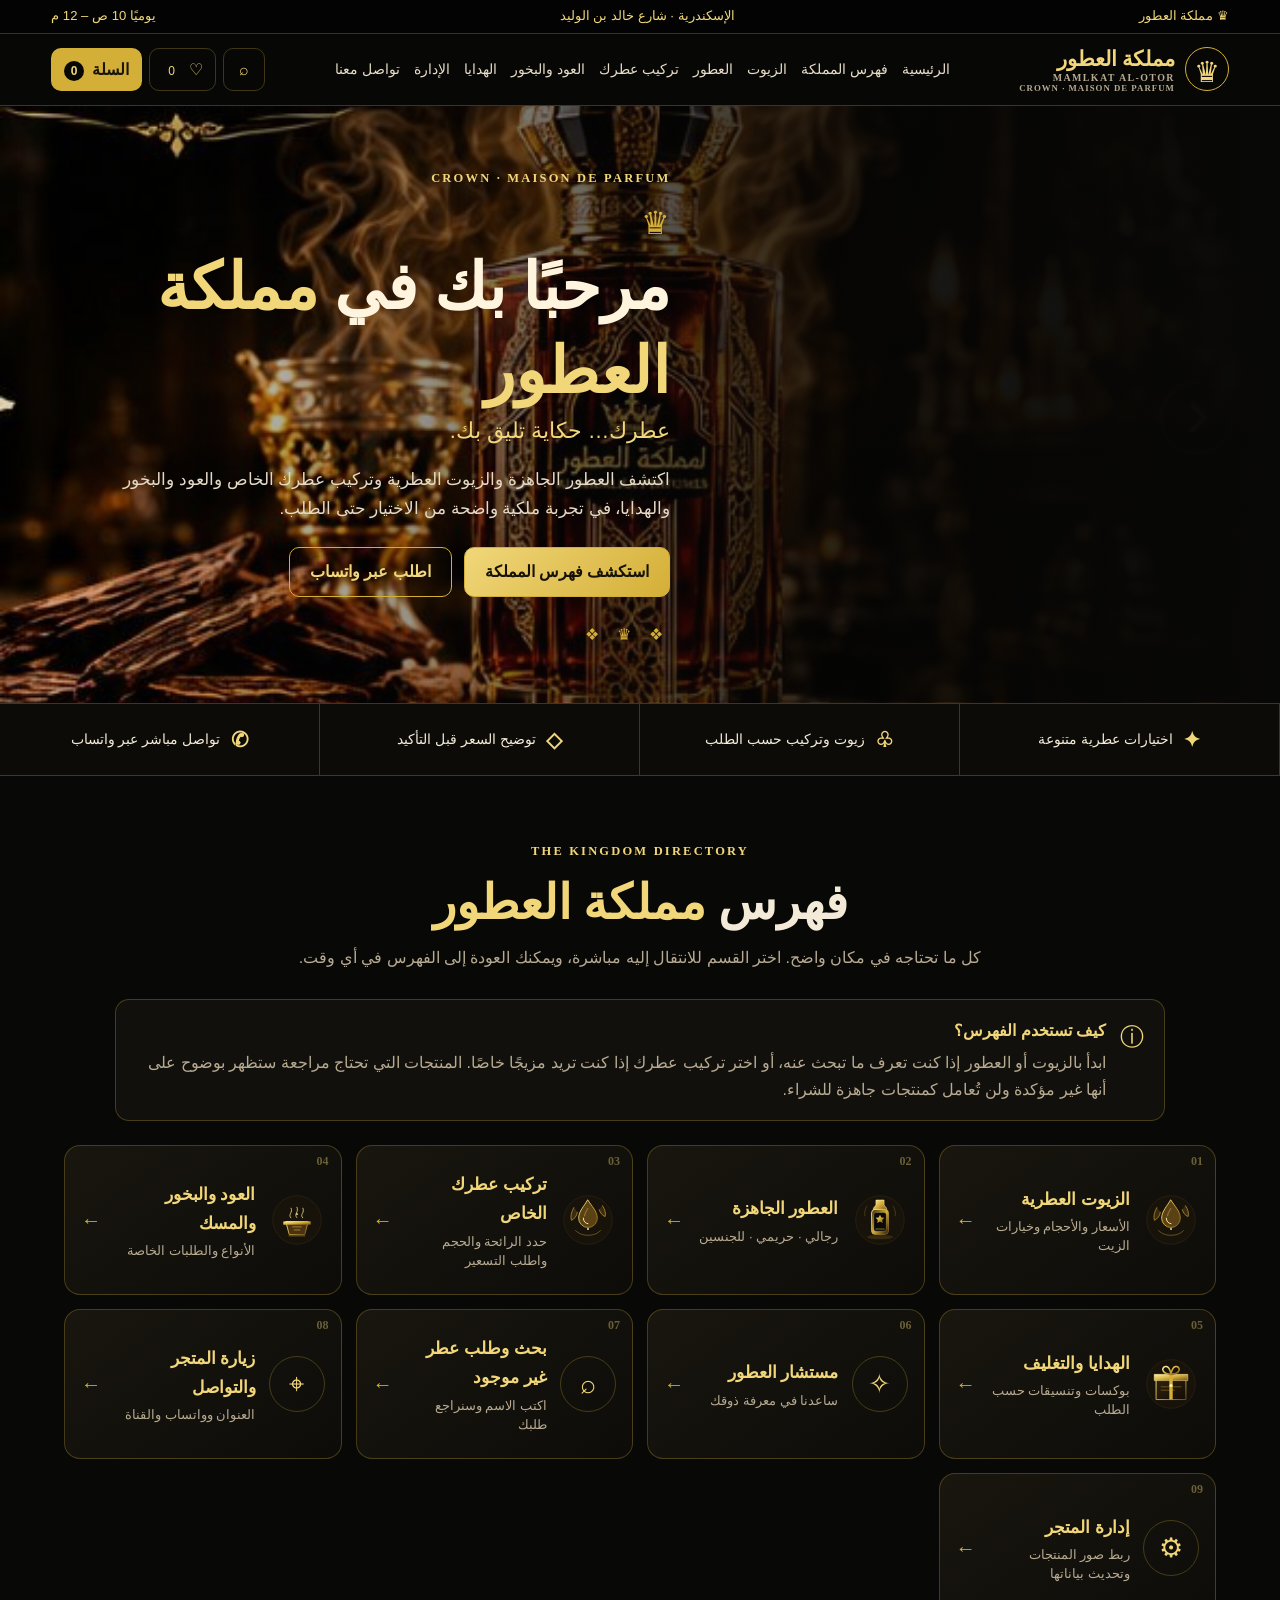
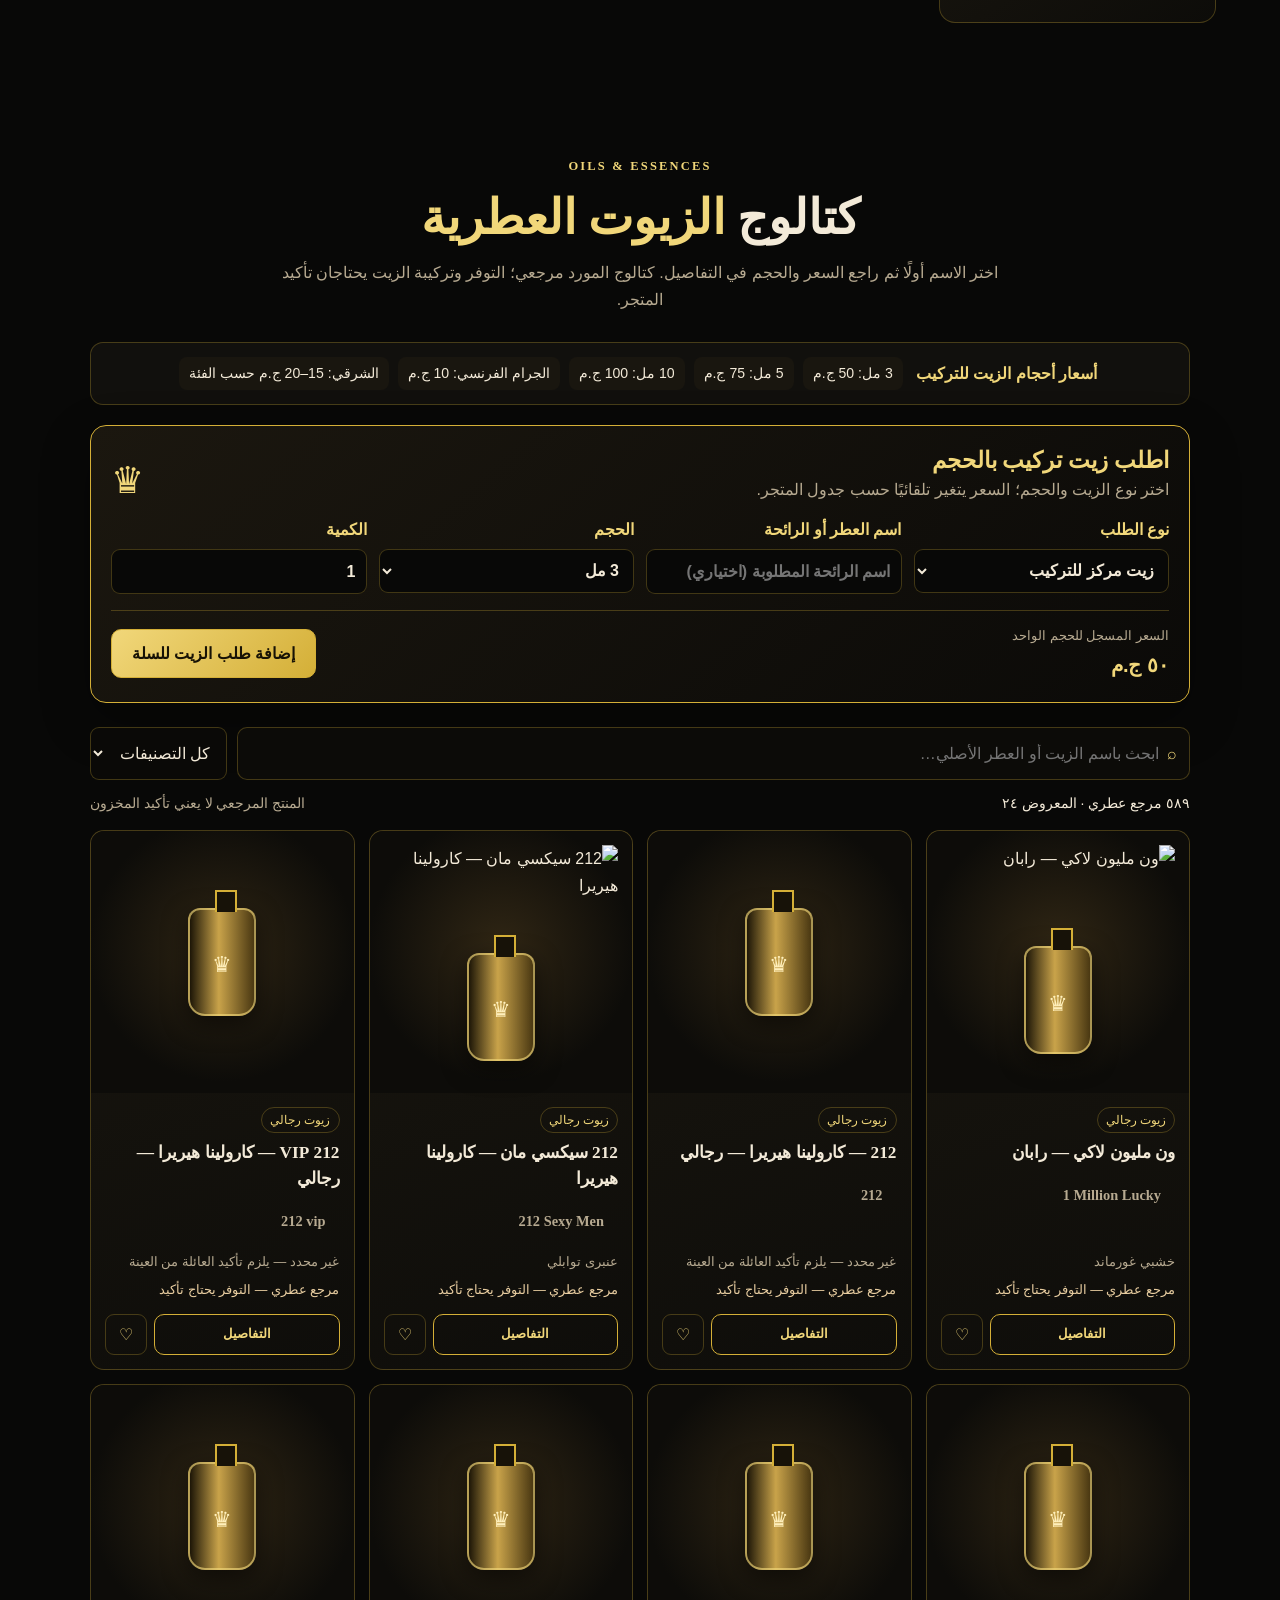
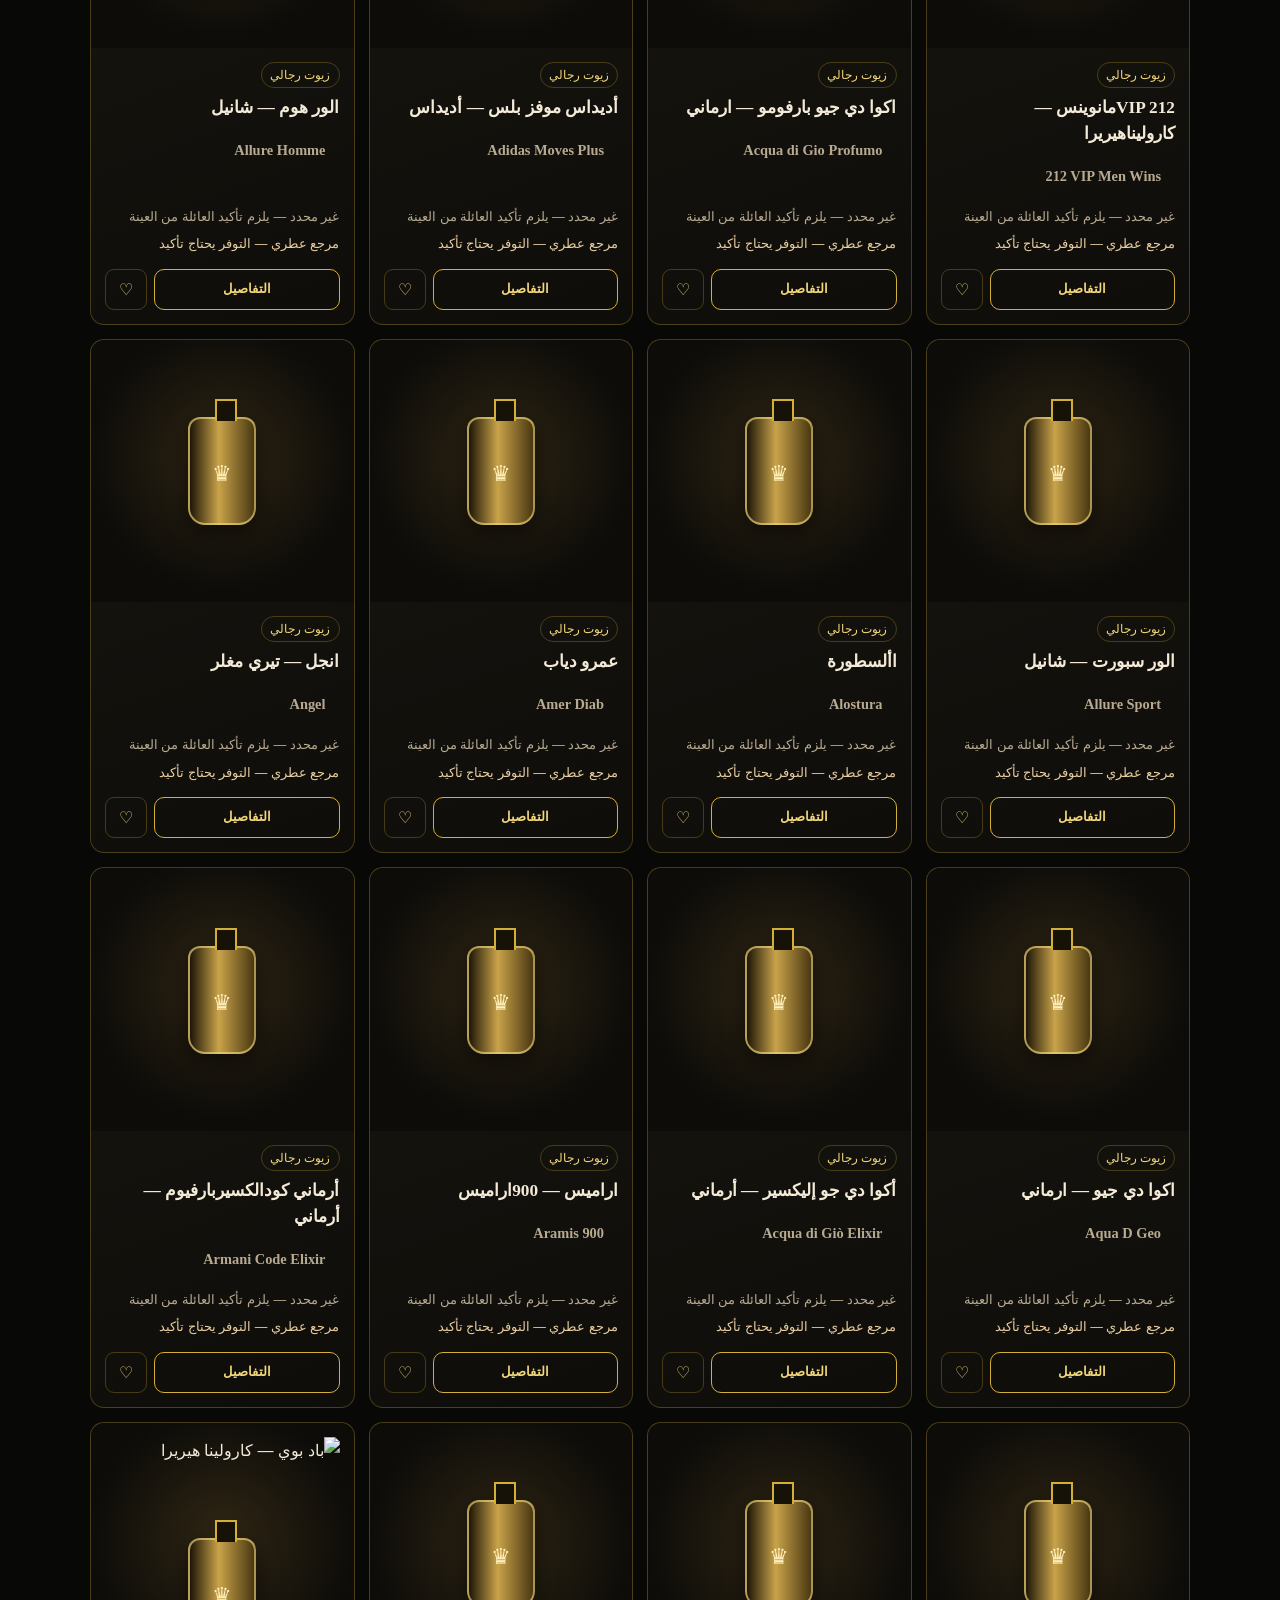
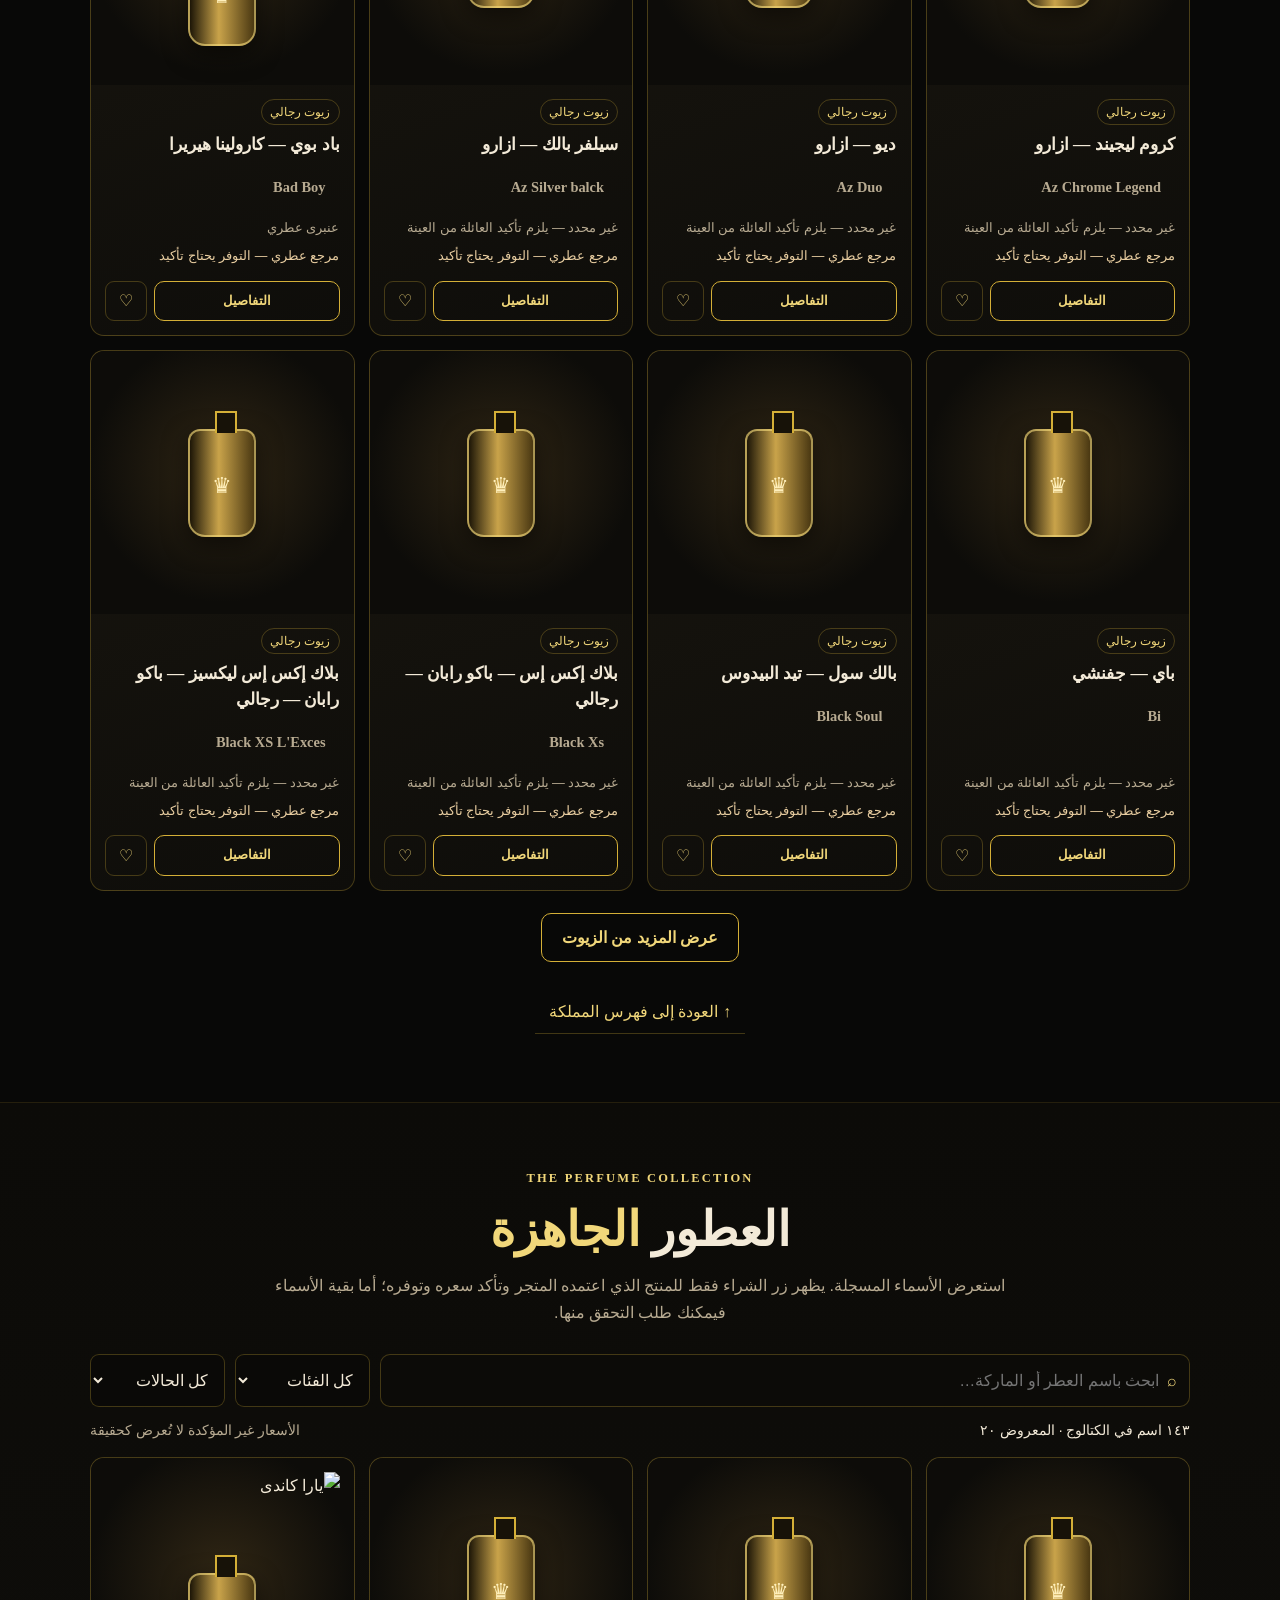
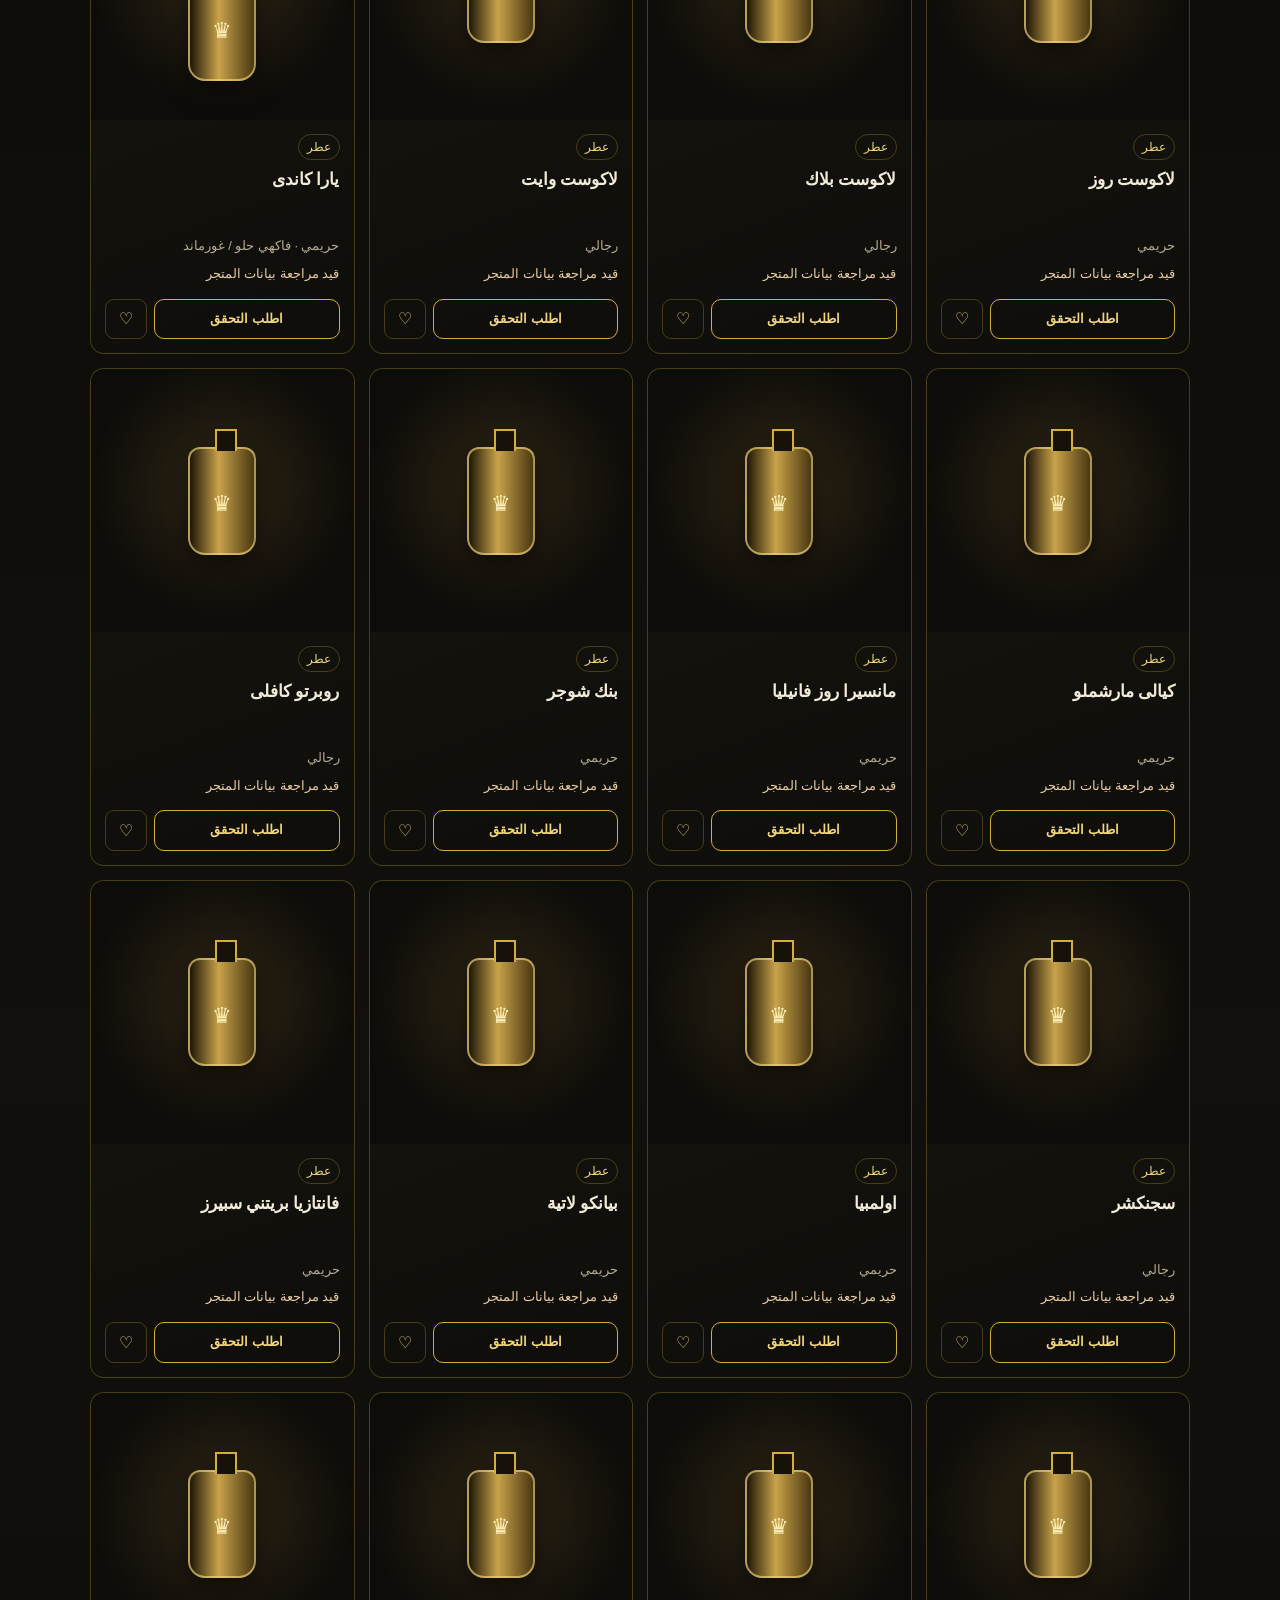
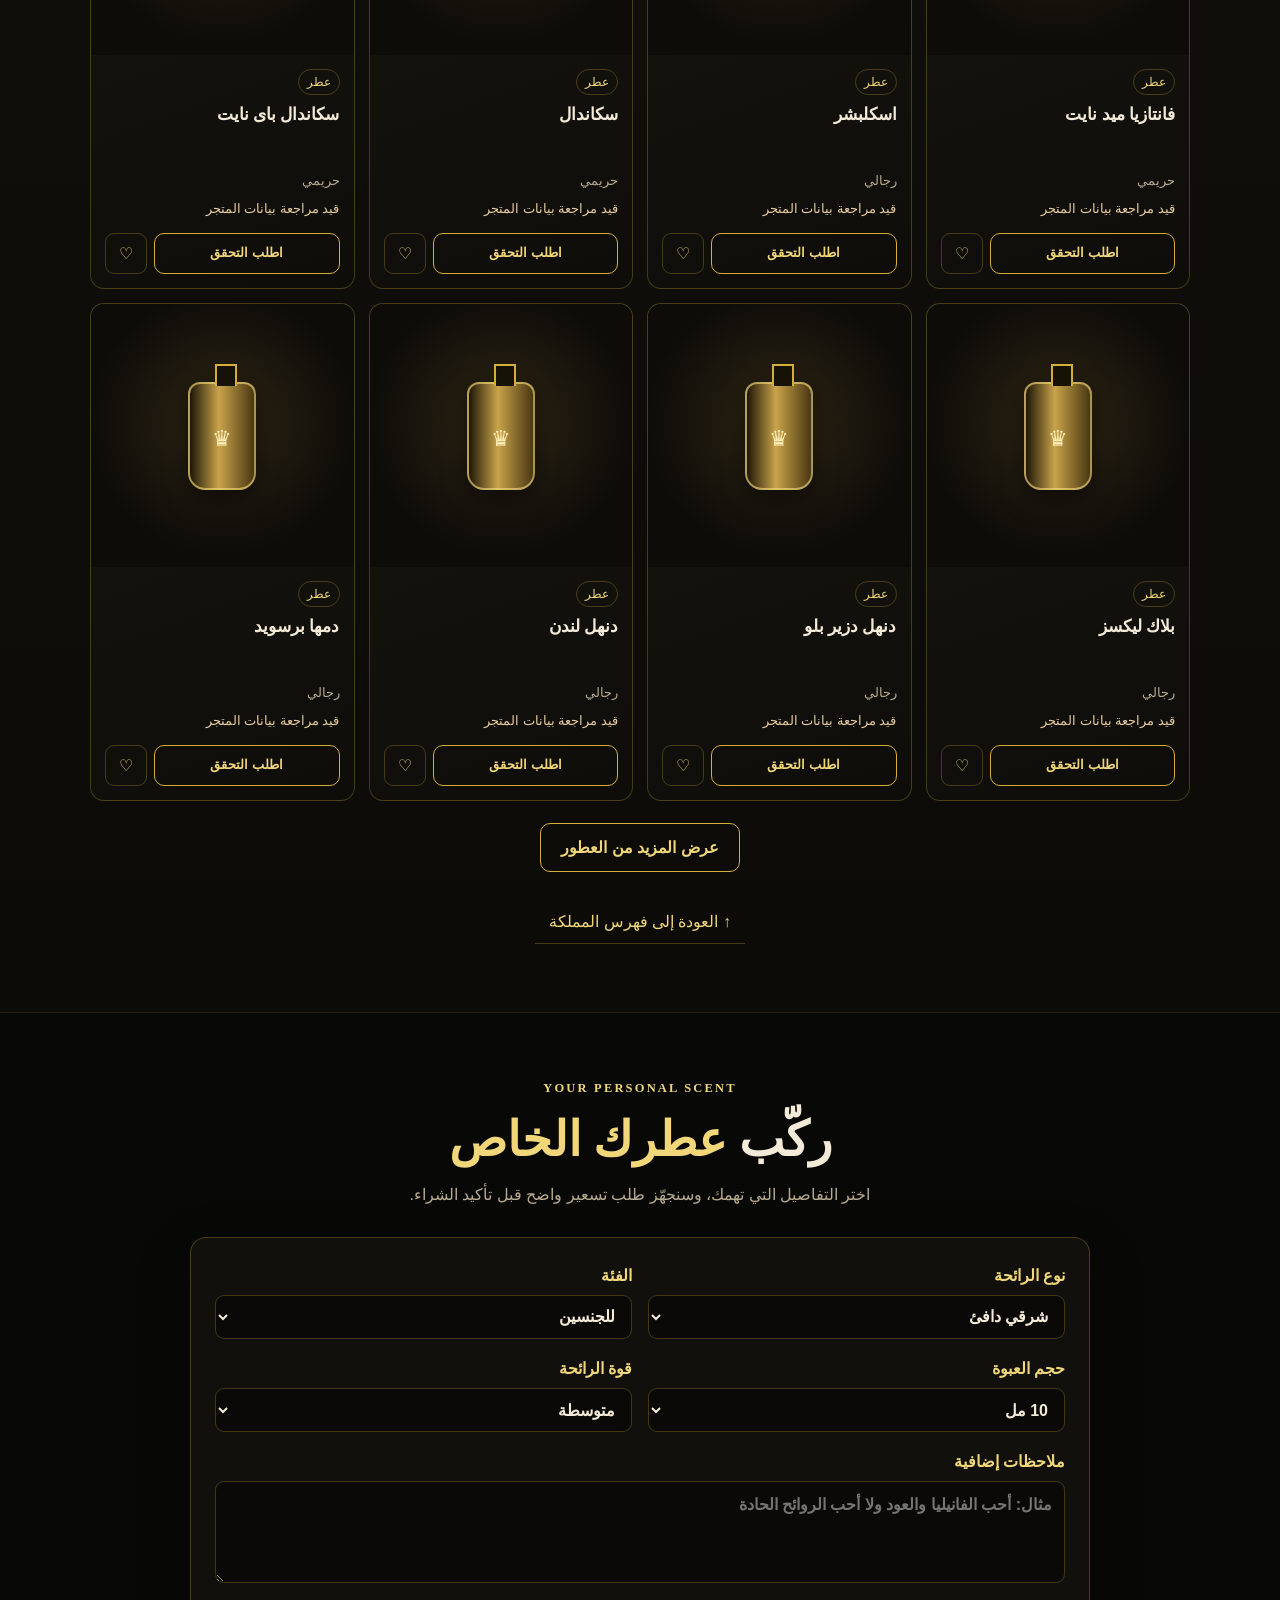
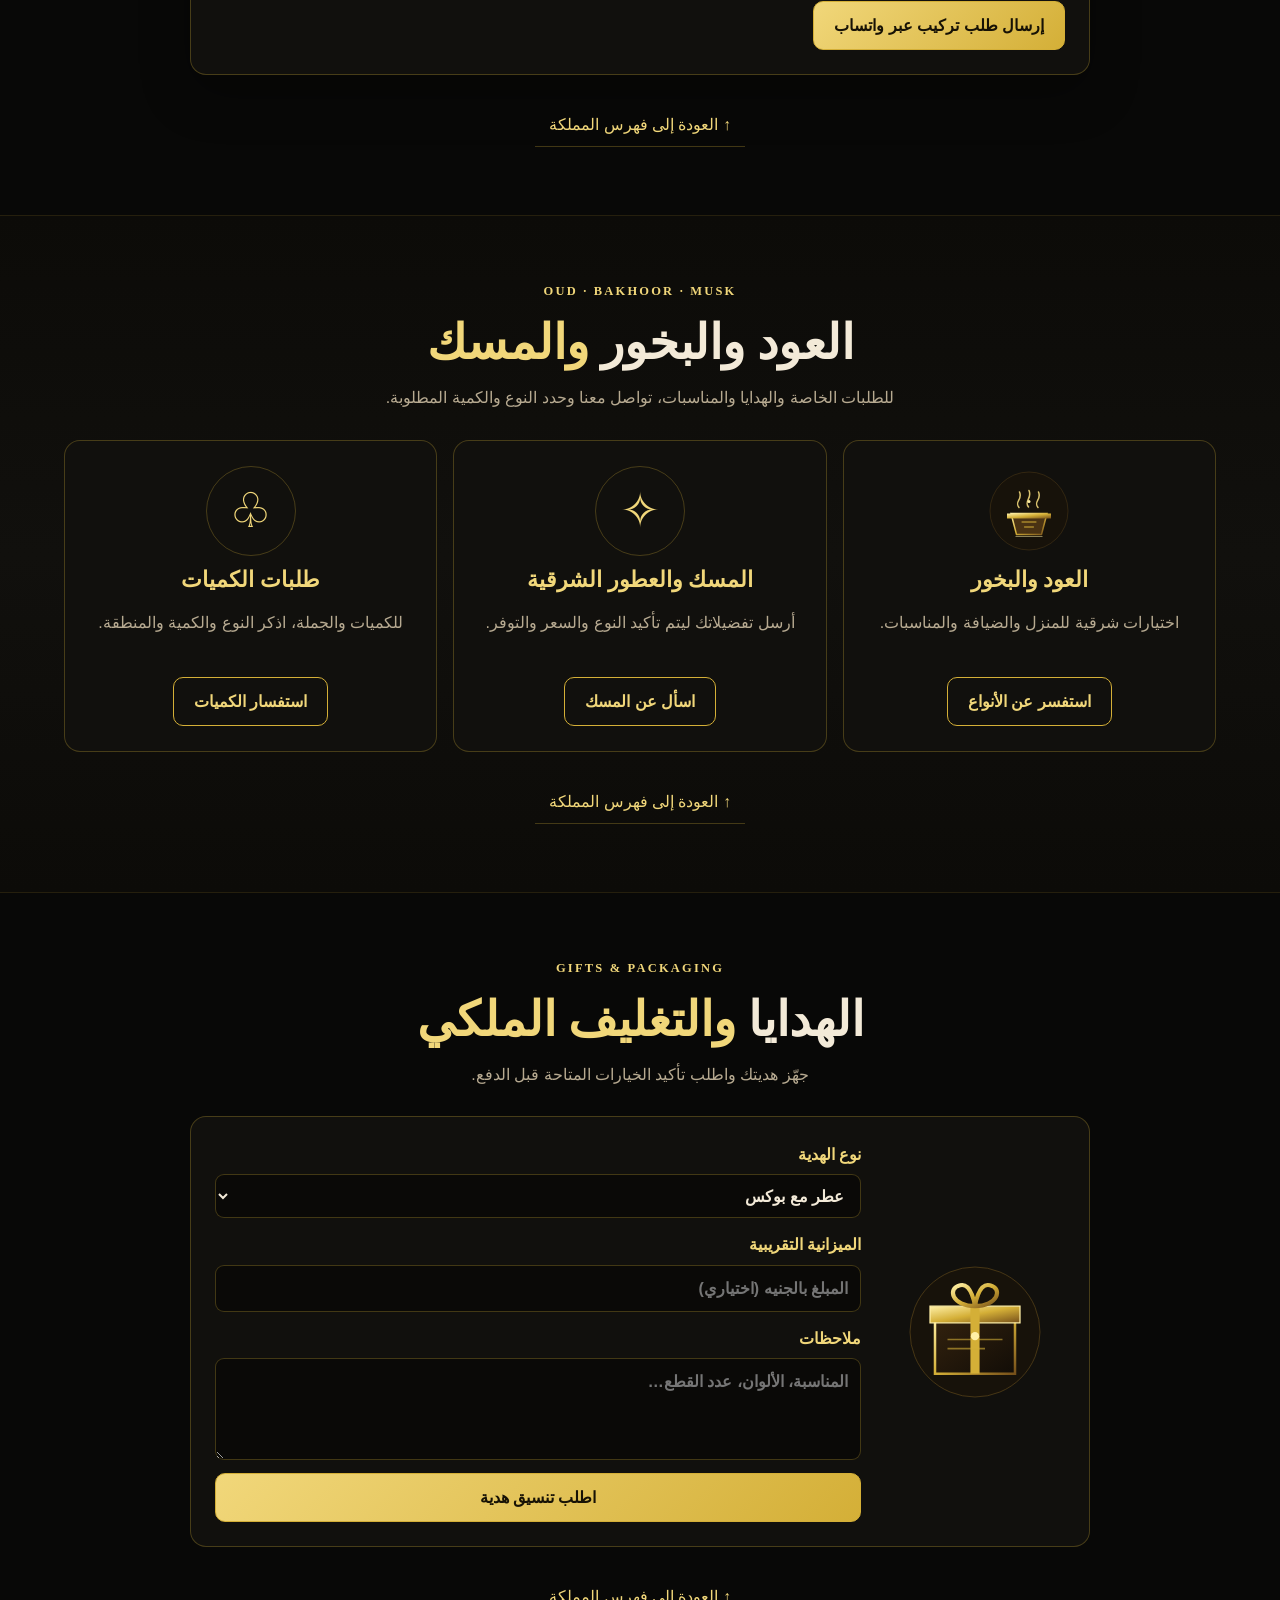
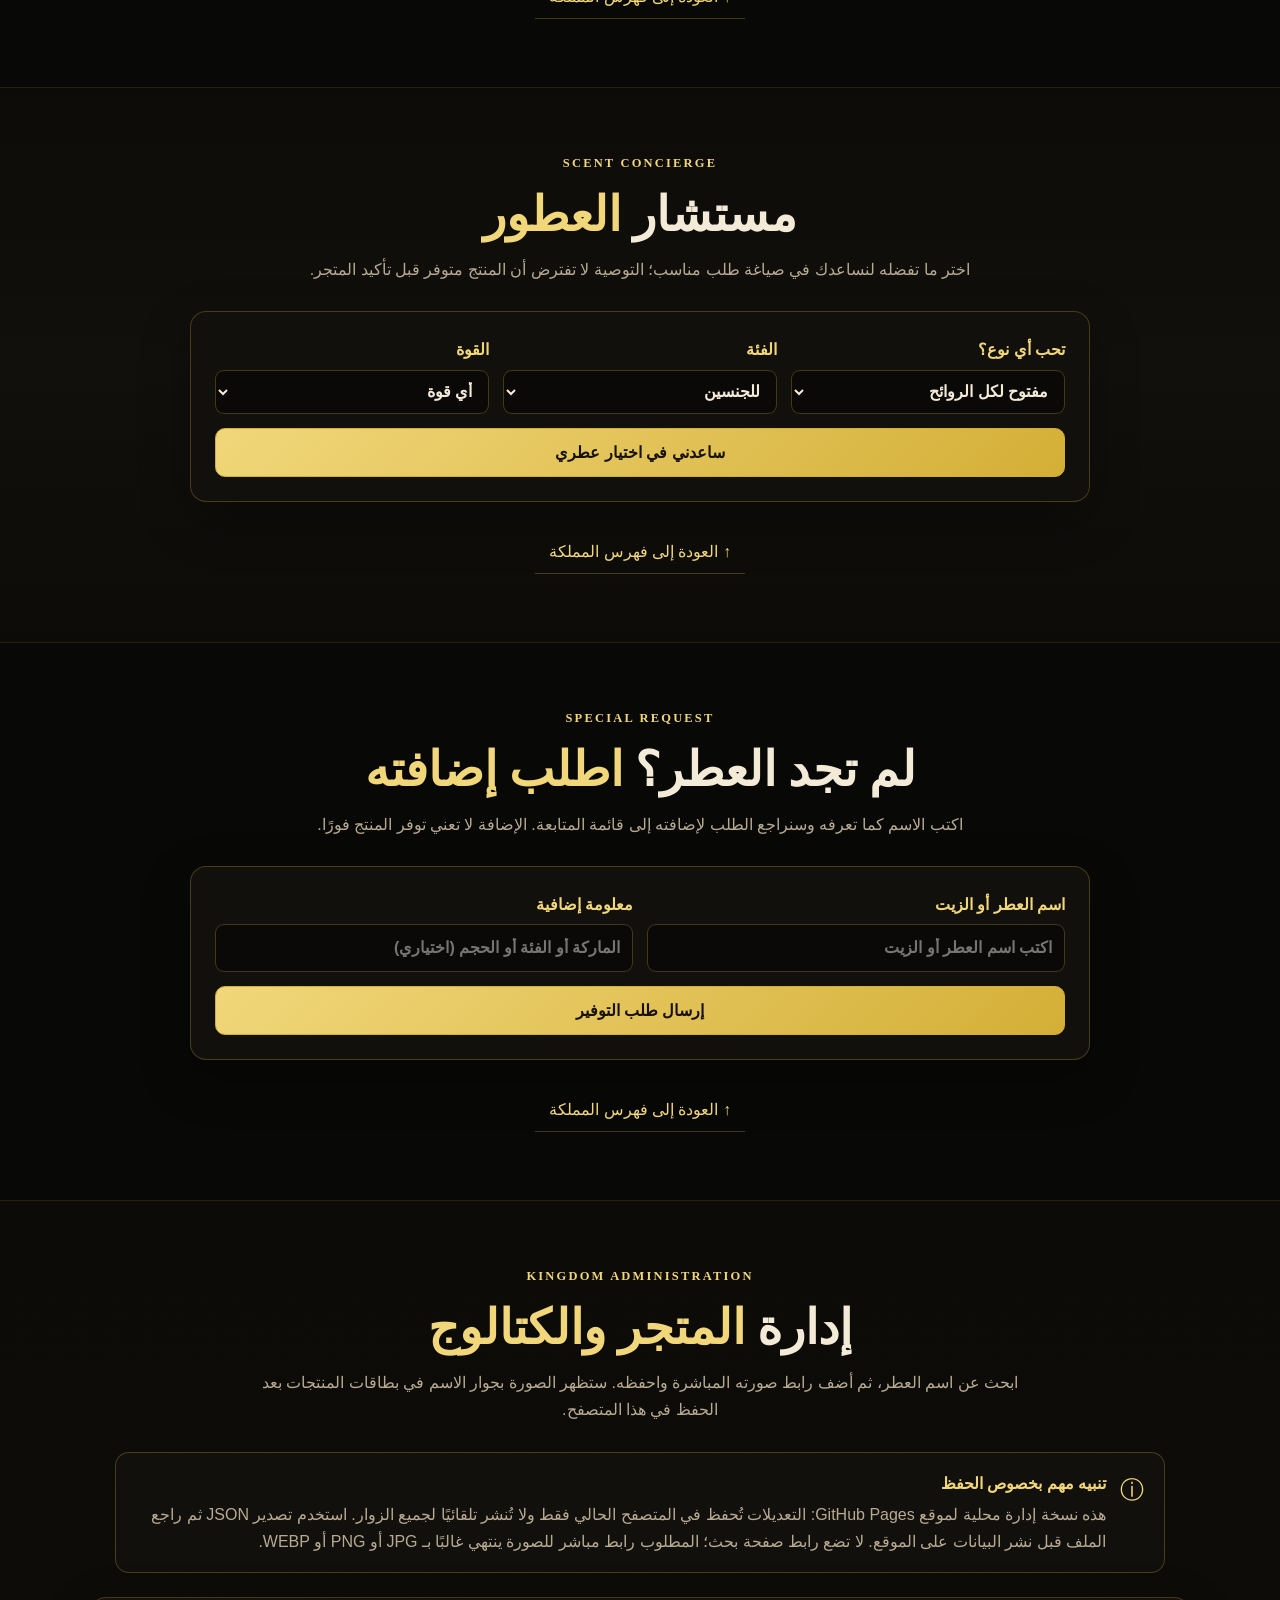
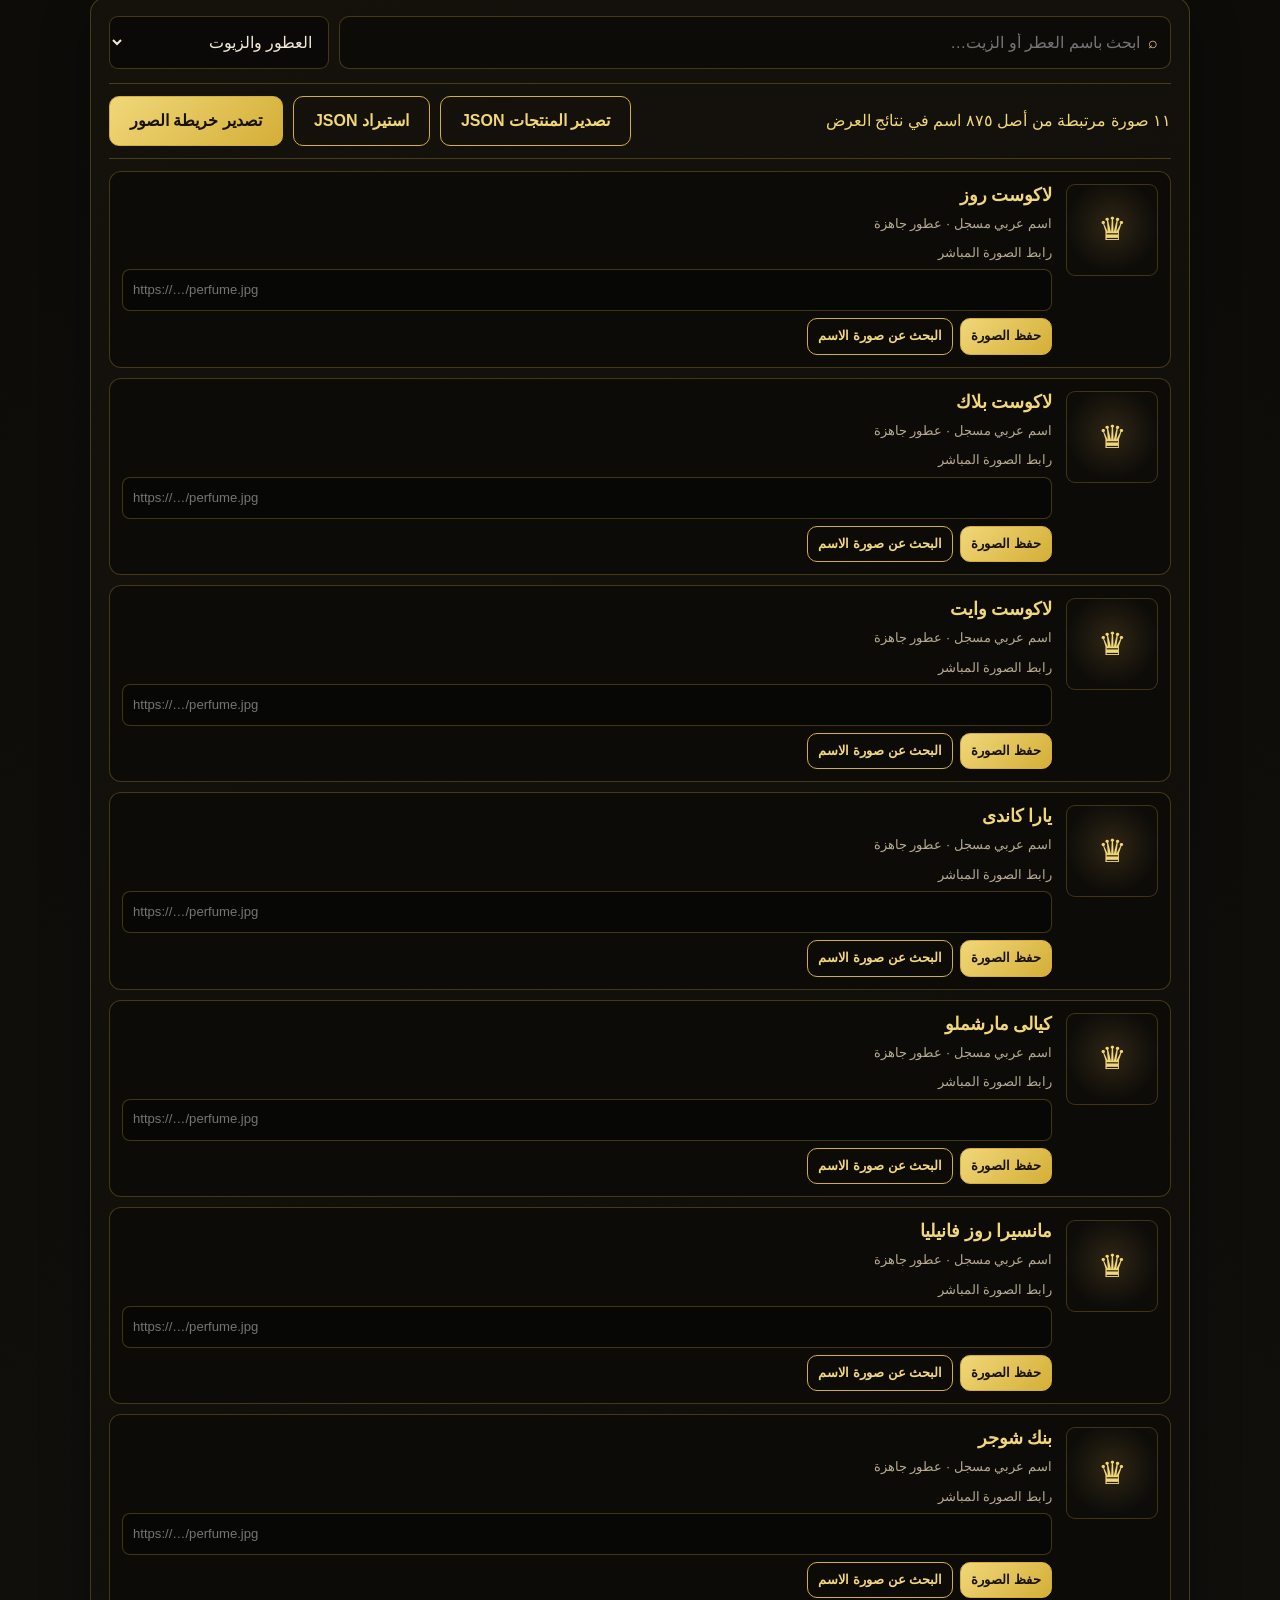
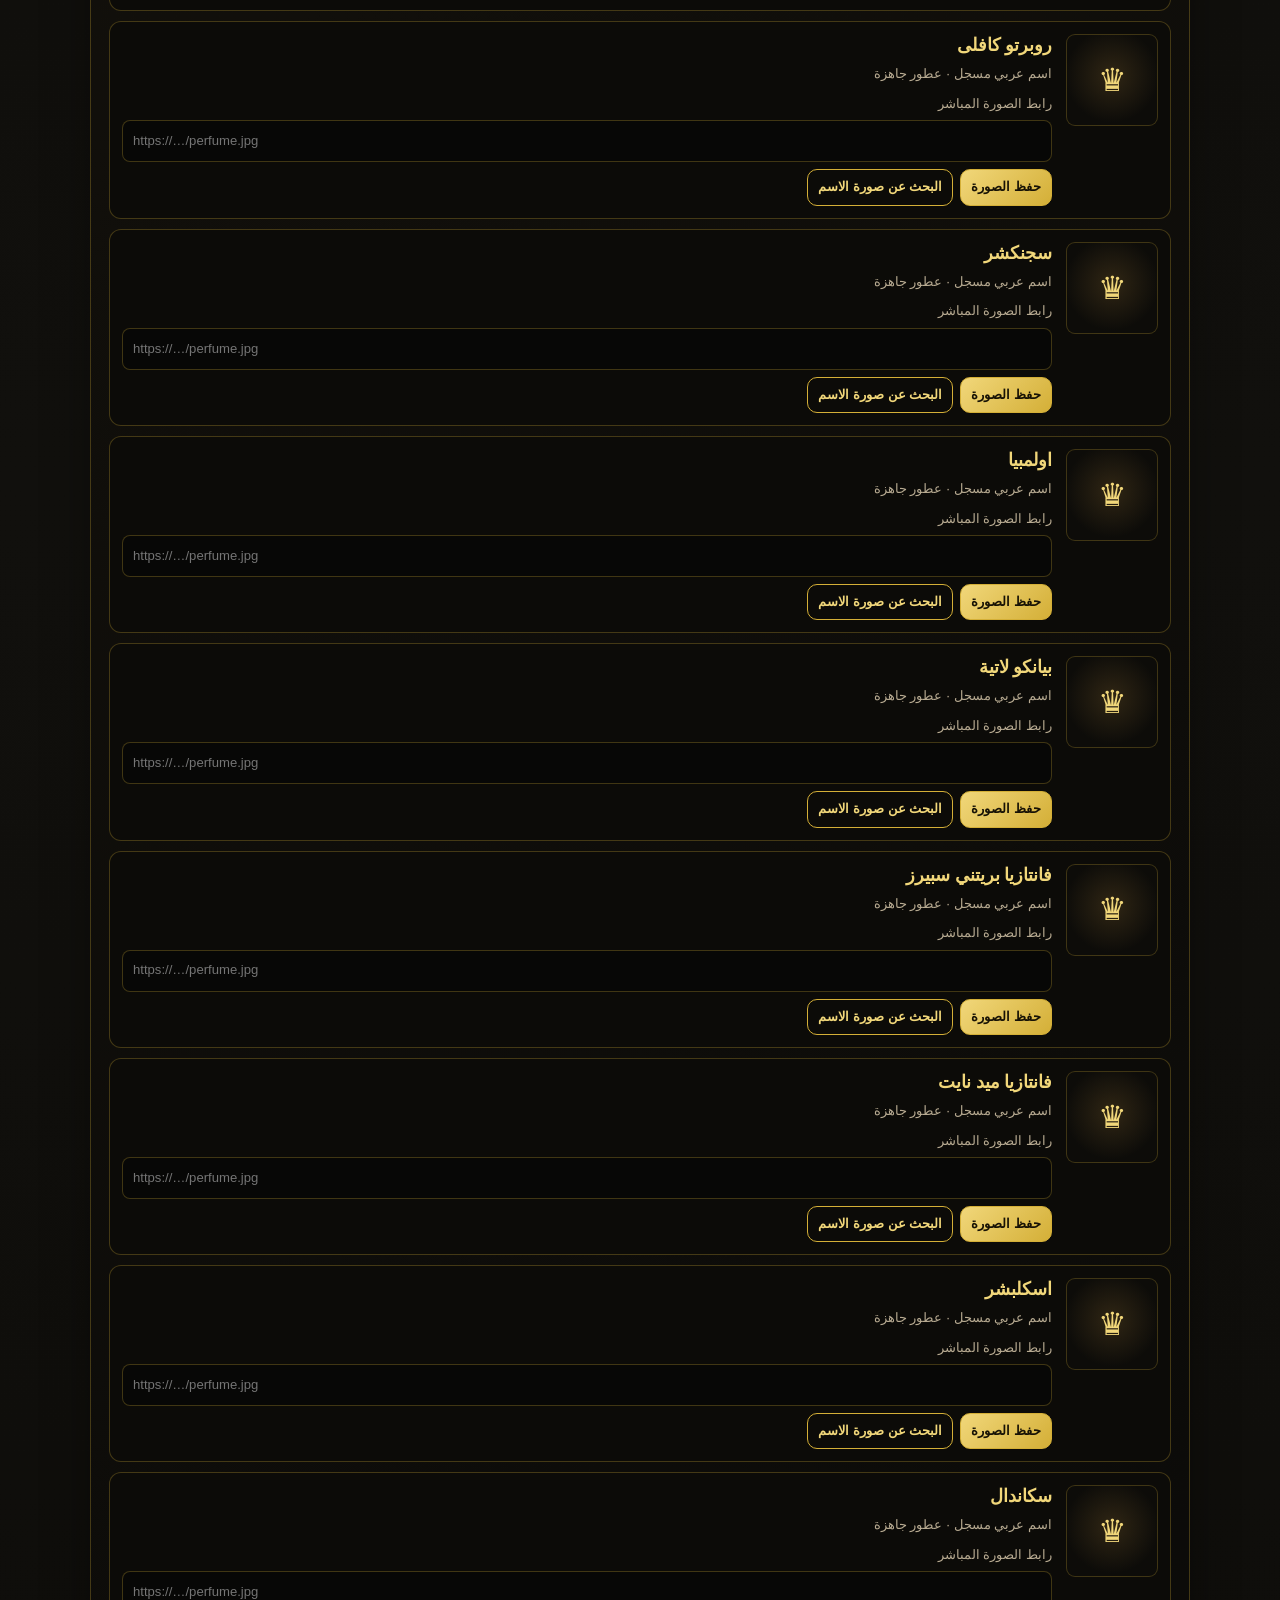
==== commit 9dd5b432: "Refresh cache versions for fragrance details" ====
--- a/index.html
+++ b/index.html
@@ -11,7 +11,7 @@
   <link rel="preconnect" href="https://fonts.googleapis.com">
   <link rel="preconnect" href="https://fonts.gstatic.com" crossorigin>
   <link href="https://fonts.googleapis.com/css2?family=Amiri:wght@400;700&family=Cormorant+Garamond:wght@500;600;700&family=Tajawal:wght@400;500;600;700;800&display=swap" rel="stylesheet">
-  <link rel="stylesheet" href="style.css?v=admin-images-20261029">
+  <link rel="stylesheet" href="style.css?v=fragrance-details-20261029">
 </head>
 <body>
   <div class="topline"><span>♛ مملكة العطور</span><span>الإسكندرية · شارع خالد بن الوليد</span><span>يوميًا 10 ص – 12 م</span></div>
@@ -97,7 +97,9 @@
   <div class="drawer-backdrop" id="cartBackdrop" hidden><aside class="cart-drawer" role="dialog" aria-modal="true" aria-labelledby="cartTitle"><div class="drawer-head"><div><p class="eyebrow">YOUR SELECTION</p><h2 id="cartTitle">سلة التسوق</h2></div><button class="modal-close" id="closeCart" type="button" aria-label="إغلاق السلة">×</button></div><div id="cartItems"></div><div class="cart-total"><span>الإجمالي التقديري</span><b id="cartTotal">0 ج.م</b></div><p class="muted small">السعر النهائي والتوفر يؤكدهما المتجر قبل إتمام الطلب.</p><label>الاسم<input id="customerName" autocomplete="name" placeholder="اسم العميل"></label><label>رقم الهاتف<input id="customerPhone" autocomplete="tel" inputmode="tel" placeholder="رقم للتواصل"></label><label>العنوان / المنطقة<input id="customerAddress" autocomplete="street-address" placeholder="المنطقة والعنوان (اختياري)"></label><button class="btn btn-gold full-width" id="checkoutWhatsApp">متابعة الطلب عبر واتساب</button><button class="text-btn full-width" id="continueShopping">العودة للتسوق</button></aside></div>
 
   <div class="toast" id="toast" role="status" aria-live="polite" hidden></div>
-  <script src="app.js?v=admin-images-20261029" defer></script>
-  <script>if('serviceWorker' in navigator){window.addEventListener('load',()=>navigator.serviceWorker.register('./sw.js?v=admin-images-20261029').catch(()=>{}));}</script>
+  <script src="app.js?v=fragrance-details-20261029" defer></script>
+  <script>if('serviceWorker' in navigator){window.addEventListener('load',()=>navigator.serviceWorker.register('./sw.js?v=fragrance-details-20261029').catch(()=>{}));}</script>
 </body>
 </html>
+/body>
+</html>
--- a/style.css
+++ b/style.css
@@ -1,7 +1,5 @@
 :root{--bg:#080807;--panel:#11100d;--panel2:#19160f;--gold:#d4af37;--gold2:#f1d77a;--text:#f3ead8;--muted:#b7aa91;--line:rgba(212,175,55,.28);--danger:#e3a6a0;--radius:16px;--shadow:0 18px 50px rgba(0,0,0,.32)}
-*{box-sizing:border-box}html{scroll-behavior:smooth;scroll-padding-top:100px}body{margin:0;background:var(--bg);color:var(--text);font-family:Tajawal,Arial,sans-serif;line-height:1.7}body.locked{overflow:hidden}a{color:inherit;text-decoration:none}button,input,select,textarea{font:inherit}button,a,select,input{touch-action:manipulation}button{cursor:pointer}button:focus-visible,a:focus-visible,input:focus-visible,select:focus-visible,textarea:focus-visible{outline:2px solid var(--gold2);outline-offset:3px}img{max-width:100%;display:block}.topline{min-height:34px;padding:5px 4vw;display:flex;justify-content:space-between;gap:12px;align-items:center;background:#030303;color:var(--gold2);border-bottom:1px solid var(--line);font-size:.82rem}.site-header{position:sticky;top:0;z-index:20;display:flex;align-items:center;gap:20px;padding:12px 4vw;background:rgba(8,8,7,.96);border-bottom:1px solid var(--line);backdrop-filter:blur(14px)}.brand{display:flex;align-items:center;gap:10px;flex-shrink:0}.brand-mark{width:44px;height:44px;border:1px solid var(--gold);border-radius:50%;display:grid;place-items:center;color:var(--gold2);font-size:1.8rem}.brand b{display:block;font:700 1.3rem Amiri,serif;color:var(--gold2);line-height:1.25}.brand small,.brand em{display:block;font:600 .62rem 'Cormorant Garamond',serif;letter-spacing:1.4px;color:var(--muted);font-style:normal}.brand em{font-size:.55rem;letter-spacing:1px}.main-nav{display:flex;gap:14px;align-items:center;flex:1;justify-content:center}.main-nav a{font-size:.88rem;color:#e7ddc8;white-space:nowrap}.main-nav a:hover,.main-nav a:focus{color:var(--gold2)}.header-actions{display:flex;gap:7px;align-items:center}.icon-btn,.cart-btn,.menu-toggle{min-height:42px;border:1px solid var(--line);background:transparent;color:var(
-…[1 chars truncated — re-run with head/grep/tail for full output]…
-adding:17px 20px;border:1px solid var(--line);border-radius:14px;background:var(--panel)}.notice-icon{color:var(--gold2);font-size:1.5rem}.notice-box b{color:var(--gold2)}.notice-box p{margin:4px 0 0;color:var(--muted)}.index-grid{display:grid;grid-template-columns:repeat(4,minmax(0,1fr));gap:14px}.index-card{position:relative;min-height:150px;display:flex;align-items:center;gap:13px;padding:20px 16px;background:linear-gradient(145deg,#19160f,#0d0c09);border:1px solid var(--line);border-radius:var(--radius);transition:transform .18s,border-color .18s;overflow:hidden}.index-card:hover{transform:translateY(-3px);border-color:var(--gold2)}.index-card img{width:56px;height:56px;object-fit:contain;flex-shrink:0}.index-card>span:nth-last-child(2){min-width:0}.index-card b{display:block;color:var(--gold2);font-size:1.08rem}.index-card small{display:block;color:var(--muted);font-size:.83rem;line-height:1.45;margin-top:3px}.index-number{position:absolute;top:8px;inset-inline-start:12px;color:rgba(241,215,122,.4);font:600 .75rem 'Cormorant Garamond',serif}.index-card i{font-style:normal;color:var(--gold);font-size:1.25rem;margin-inline-start:auto}.index-symbol{width:56px;height:56px;flex-shrink:0;display:grid;place-items:center;border:1px solid var(--line);border-radius:50%;font-size:1.7rem;color:var(--gold2)}.price-rules{display:flex;flex-wrap:wrap;justify-content:center;align-items:center;gap:9px;margin:0 auto 20px;padding:14px;border:1px solid var(--line);border-radius:13px;background:var(--panel);max-width:1100px}.price-rules b{color:var(--gold2);margin-inline:4px}.price-rules span{padding:5px 10px;background:var(--panel2);border-radius:8px;font-size:.88rem}.oil-order-card{max-width:1100px;margin:0 auto 24px;padding:20px;background:linear-gradient(140deg,#1b170f,#0b0a08);border:1px solid var(--gold);border-radius:var(--radius);box-shadow:var(--shadow)}.oil-order-head{display:flex;justify-content:space-between;align-items:center;gap:12px}.oil-order-head h3{margin:0;color:var(--gold2);font:700 1.45rem Amiri,serif}.oil-order-head p{margin:2px 0 12px;color:var(--muted)}.oil-order-crown{font-size:2.3rem;color:var(--gold2)}.oil-order-fields{display:grid;grid-template-columns:repeat(4,minmax(0,1fr));gap:12px}.oil-order-fields label{display:flex;flex-direction:column;gap:6px;color:var(--gold2);font-weight:700}.oil-order-fields input,.oil-order-fields select{min-height:44px;width:100%;min-width:0;padding:8px 10px;background:#080807;color:var(--text);border:1px solid var(--line);border-radius:9px}.oil-order-summary{display:flex;align-items:center;justify-content:space-between;gap:12px;margin-top:16px;padding-top:14px;border-top:1px solid var(--line)}.oil-order-summary small,.oil-order-summary b{display:block}.oil-order-summary small{color:var(--muted)}.oil-order-summary b{color:var(--gold2);font-size:1.25rem}.catalog-tools{display:flex;gap:10px;max-width:1100px;margin:0 auto 12px}.search-field{flex:1;display:flex;gap:8px;align-items:center;min-width:0;padding:0 12px;background:#0c0b08;border:1px solid var(--line);border-radius:10px;color:var(--gold2)}.search-field input{width:100%;min-width:0;border:0;outline:0!important;background:transparent;color:var(--text);padding:12px 0}.catalog-tools select,.builder-card select,.builder-card input,.builder-card textarea,.gift-layout select,.gift-layout input,.gift-layout textarea,.advisor-card select,.request-form input,.cart-drawer input,.cart-drawer select,.cart-drawer textarea{min-height:44px;max-width:100%;padding:9px 12px;background:#0a0907;color:var(--text);border:1px solid var(--line);border-radius:9px;width:100%}.catalog-tools select{width:auto;min-width:135px}.catalog-meta{max-width:1100px;margin:0 auto 14px;display:flex;justify-content:space-between;gap:10px;font-size:.87rem}.muted{color:var(--muted)}.small{font-size:.84rem}.product-grid{display:grid;grid-template-columns:repeat(4,minmax(0,1fr));gap:14px;max-width:1100px;margin:0 auto}.product-card{min-width:0;display:flex;flex-direction:column;background:linear-gradient(160deg,#19160f,#0e0d0a);border:1px solid var(--line);border-radius:14px;overflow:hidden}.product-visual{aspect-ratio:1/1;display:grid;place-items:center;background:radial-gradient(circle at 50% 45%,#302614,#0d0c09 68%);padding:14px}.product-visual img{width:100%;height:100%;object-fit:contain}.bottle-art{width:68px;height:108px;position:relative;border:2px solid rgba(241,215,122,.65);border-radius:12px 12px 17px 17px;background:linear-gradient(90deg,#1d1607,#c9a34a 45%,#4a3812);box-shadow:0 8px 24px #0008}.bottle-art:before{content:"";position:absolute;top:-20px;left:25px;width:18px;height:20px;border:2px solid var(--gold);border-bottom:0;background:#171208}.bottle-art:after{content:"♛";position:absolute;inset:35% 0 auto;text-align:center;color:#fff0bc;font-size:1.4rem}.product-info{padding:14px;display:flex;flex-direction:column;gap:7px;flex:1}.product-type{font-size:.74rem;color:var(--gold2);border:1px solid var(--line);border-radius:30px;padding:2px 8px;align-self:flex-start}.product-info h3{font:700 1.08rem Amiri,serif;margin:0;line-height:1.5;overflow-wrap:anywhere}.product-info .english{font:600 .9rem 'Cormorant Garamond',serif;color:var(--muted);direction:ltr;text-align:right}.product-meta{color:var(--muted);font-size:.8rem}.product-status{font-size:.79rem;color:var(--gold2);margin-top:auto}.product-status.review{color:#e8cda0}.product-actions{display:flex;gap:7px;margin-top:6px}.product-actions .btn{flex:1;padding:8px 9px;min-height:40px;font-size:.84rem}.heart-btn{width:42px;min-width:42px;min-height:40px;background:transparent;border:1px solid var(--line);border-radius:9px;color:var(--gold2)}.center-actions{text-align:center;margin:22px auto}.loading-card{grid-column:1/-1;padding:24px;text-align:center;border:1px dashed var(--line);border-radius:12px;color:var(--muted)}.section-back{text-align:center;margin-top:28px}.section-back a{display:inline-block;color:var(--gold2);padding:8px 14px;border-bottom:1px solid var(--line)}.builder-card,.advisor-card,.request-form{max-width:900px;margin:auto;padding:24px;background:var(--panel);border:1px solid var(--line);border-radius:var(--radius);box-shadow:var(--shadow)}.builder-grid{display:grid;grid-template-columns:repeat(2,minmax(0,1fr));gap:16px;margin-bottom:18px}.builder-card label,.gift-layout label,.advisor-card label,.request-form label,.cart-drawer label{display:flex;flex-direction:column;gap:6px;color:var(--gold2);font-weight:700}.wide-label{grid-column:1/-1}.builder-card textarea,.gift-layout textarea{resize:vertical}.feature-row{display:grid;grid-template-columns:repeat(3,minmax(0,1fr));gap:16px}.feature-card{text-align:center;padding:25px 20px;background:var(--panel);border:1px solid var(--line);border-radius:var(--radius)}.feature-card img{width:90px;height:90px;object-fit:contain;margin:0 auto 10px}.feature-glyph{display:grid;place-items:center;width:90px;height:90px;margin:0 auto 10px;color:var(--gold2);font-size:3rem;border:1px solid var(--line);border-radius:50%}.feature-card h3{font:700 1.4rem Amiri,serif;color:var(--gold2);margin:6px}.feature-card p{color:var(--muted);min-height:52px}.gift-layout{max-width:900px;margin:auto;display:grid;grid-template-columns:180px 1fr;gap:24px;padding:24px;background:var(--panel);border:1px solid var(--line);border-radius:var(--radius)}.gift-layout>img{width:150px;align-self:center;justify-self:center}.gift-layout>div{display:grid;gap:13px}.advisor-card{display:grid;grid-template-columns:repeat(3,minmax(0,1fr));gap:14px;align-items:end}.advisor-card .btn{grid-column:1/-1}.request-form{display:grid;grid-template-columns:repeat(2,minmax(0,1fr));gap:14px}.request-form .btn{grid-column:1/-1}.contact-grid{display:grid;grid-template-columns:repeat(4,minmax(0,1fr));gap:14px}.contact-card{text-align:center;padding:20px 14px;border:1px solid var(--line);border-radius:14px;background:var(--panel)}.contact-card>span{color:var(--gold2);font-size:1.8rem}.contact-card h3{color:var(--gold2);margin:6px 0}.contact-card p{color:var(--muted);min-height:32px}.map-frame{max-width:1100px;margin:20px auto 0;height:260px;border:1px solid var(--line);border-radius:14px;overflow:hidden}.map-frame iframe{width:100%;height:100%;border:0;filter:grayscale(.8) invert(.88) contrast(.86)}.site-footer{text-align:center;padding:36px 5vw 25px;background:#030303;border-top:1px solid var(--line)}.footer-brand{justify-content:center}.site-footer>p{color:var(--muted)}.footer-links{display:flex;justify-content:center;flex-wrap:wrap;gap:14px;margin:18px 0}.footer-links a,.footer-links button{background:none;border:0;color:var(--gold2);padding:7px}.site-footer>small{color:var(--muted)}.modal-backdrop,.drawer-backdrop{position:fixed;inset:0;z-index:50;background:rgba(0,0,0,.78);backdrop-filter:blur(5px);display:grid;place-items:center;padding:16px}.modal-backdrop[hidden],.drawer-backdrop[hidden],.toast[hidden]{display:none!important}.modal-card{position:relative;width:min(700px,100%);max-height:90dvh;overflow:auto;background:#100e09;border:1px solid var(--gold);border-radius:18px;padding:24px;box-shadow:var(--shadow)}.modal-close{position:absolute;top:10px;inset-inline-end:10px;width:42px;height:42px;border:1px solid var(--line);border-radius:10px;background:#080807;color:var(--gold2);font-size:1.6rem}.product-detail{display:grid;grid-template-columns:180px 1fr;gap:20px;padding-top:24px}.detail-visual{min-height:180px;display:grid;place-items:center;background:var(--panel2);border-radius:12px}.detail-content h2{font:700 1.8rem Amiri,serif;margin:0 0 8px;color:var(--gold2)}.detail-content p{color:var(--muted)}.detail-content label{display:block;margin:12px 0;color:var(--gold2)}.detail-content select,.detail-content input{display:block;width:100%;min-height:44px;margin-top:5px;padding:8px 10px;background:#080807;border:1px solid var(--line);border-radius:8px;color:var(--text)}.detail-price{font-size:1.2rem;color:var(--gold2);font-weight:800}.drawer-backdrop{display:block;padding:0}.cart-drawer{position:absolute;inset-block:0;inset-inline-start:0;width:min(460px,100%);height:100%;overflow:auto;background:#100e09;border-inline-end:1px solid var(--gold);padding:24px;box-shadow:var(--shadow)}.drawer-head{display:flex;justify-content:space-between;align-items:center;position:relative;padding-inline-end:44px;border-bottom:1px solid var(--line);margin-bottom:15px}.drawer-head h2{font:700 1.7rem Amiri,serif;margin:0 0 10px}.cart-line{display:grid;grid-template-columns:1fr auto;gap:8px;padding:12px 0;border-bottom:1px solid var(--line)}.cart-line b{color:var(--gold2)}.cart-line small{display:block;color:var(--muted)}.quantity-controls{display:flex;align-items:center;gap:8px}.quantity-controls button{width:30px;height:30px;border:1px solid var(--line);background:var(--panel2);color:var(--gold2);border-radius:6px}.cart-total{display:flex;justify-content:space-between;padding:18px 0;font-size:1.1rem}.cart-total b{color:var(--gold2)}.cart-drawer label{margin:12px 0}.full-width{width:100%;margin-top:9px}.text-btn{background:none;border:0;color:var(--gold2);padding:10px}.admin-actions{display:flex;flex-wrap:wrap;gap:10px;margin-top:18px}.file-btn{cursor:pointer}.notice-text{color:var(--muted)}.toast{position:fixed;z-index:100;bottom:20px;left:50%;transform:translateX(-50%);max-width:min(92vw,560px);padding:12px 18px;background:#19160f;border:1px solid var(--gold);border-radius:12px;color:var(--text);box-shadow:var(--shadow)}
+*{box-sizing:border-box}html{scroll-behavior:smooth;scroll-padding-top:100px}body{margin:0;background:var(--bg);color:var(--text);font-family:Tajawal,Arial,sans-serif;line-height:1.7}body.locked{overflow:hidden}a{color:inherit;text-decoration:none}button,input,select,textarea{font:inherit}button,a,select,input{touch-action:manipulation}button{cursor:pointer}button:focus-visible,a:focus-visible,input:focus-visible,select:focus-visible,textarea:focus-visible{outline:2px solid var(--gold2);outline-offset:3px}img{max-width:100%;display:block}.topline{min-height:34px;padding:5px 4vw;display:flex;justify-content:space-between;gap:12px;align-items:center;background:#030303;color:var(--gold2);border-bottom:1px solid var(--line);font-size:.82rem}.site-header{position:sticky;top:0;z-index:20;display:flex;align-items:center;gap:20px;padding:12px 4vw;background:rgba(8,8,7,.96);border-bottom:1px solid var(--line);backdrop-filter:blur(14px)}.brand{display:flex;align-items:center;gap:10px;flex-shrink:0}.brand-mark{width:44px;height:44px;border:1px solid var(--gold);border-radius:50%;display:grid;place-items:center;color:var(--gold2);font-size:1.8rem}.brand b{display:block;font:700 1.3rem Amiri,serif;color:var(--gold2);line-height:1.25}.brand small,.brand em{display:block;font:600 .62rem 'Cormorant Garamond',serif;letter-spacing:1.4px;color:var(--muted);font-style:normal}.brand em{font-size:.55rem;letter-spacing:1px}.main-nav{display:flex;gap:14px;align-items:center;flex:1;justify-content:center}.main-nav a{font-size:.88rem;color:#e7ddc8;white-space:nowrap}.main-nav a:hover,.main-nav a:focus{color:var(--gold2)}.header-actions{display:flex;gap:7px;align-items:center}.icon-btn,.cart-btn,.menu-toggle{min-height:42px;border:1px solid var(--line);background:transparent;color:var(--gold2);border-radius:10px;padding:7px 12px}.icon-btn{min-width:42px}.cart-btn{background:var(--gold);color:#1b1607;font-weight:800}.cart-btn span,.icon-btn span{display:inline-grid;place-items:center;min-width:20px;height:20px;margin-inline-start:3px;border-radius:50%;background:#080807;color:var(--gold2);font-size:.75rem}.menu-toggle{display:none;font-size:1.3rem}.hero{min-height:510px;position:relative;display:flex;align-items:center;overflow:hidden;border-bottom:1px solid var(--line);isolation:isolate}.hero-image{position:absolute;inset:0;z-index:-2;background-image:linear-gradient(90deg,rgba(5,5,4,.1),rgba(5,5,4,.45) 35%,rgba(5,5,4,.92) 70%,#080807),url('assets/images/royal-hero.jpg');background-position:center;background-size:cover}.hero-content{width:min(760px,90%);padding:65px 7vw 55px;margin-inline-start:auto}.eyebrow{font:700 .78rem 'Cormorant Garamond',serif;letter-spacing:2.2px;color:var(--gold2);margin:0 0 10px}.hero-crown{font-size:2rem;color:var(--gold);margin:0 0 -4px}.hero h1{font:700 clamp(2.3rem,5vw,4.3rem)/1.3 Amiri,serif;margin:0;color:#fff5df}.hero h1 span,.section-head h2 span{color:var(--gold2)}.hero-sub{font-size:1.35rem;color:var(--gold2);margin:0 0 12px}.hero-desc{max-width:620px;color:#e4dac6;font-size:1.05rem}.hero-actions{display:flex;gap:12px;flex-wrap:wrap;margin-top:24px}.btn{min-height:46px;padding:10px 20px;border-radius:10px;border:1px solid var(--line);display:inline-flex;align-items:center;justify-content:center;gap:8px;font-weight:800;text-align:center}.btn-gold{background:linear-gradient(135deg,var(--gold2),var(--gold));color:#171205;border-color:var(--gold)}.btn-outline{background:transparent;color:var(--gold2);border-color:var(--gold)}.btn:hover{filter:brightness(1.08);transform:translateY(-1px)}.hero-divider{margin-top:24px;color:var(--gold);letter-spacing:7px}.trust-strip{display:grid;grid-template-columns:repeat(4,1fr);border-bottom:1px solid var(--line);background:#0c0b08}.trust-strip div{display:flex;justify-content:center;align-items:center;gap:10px;padding:18px 8px;border-inline-start:1px solid var(--line);font-size:.9rem}.trust-strip b{color:var(--gold2);font-size:1.3rem}.section{padding:68px 5vw;max-width:1500px;margin:auto}.alt-section{max-width:none;background:linear-gradient(180deg,#0c0b08,#11100d,#0c0b08);border-block:1px solid rgba(212,175,55,.12)}.section-head{text-align:center;max-width:820px;margin:0 auto 28px}.section-head h2{font:700 clamp(2rem,3.8vw,3rem)/1.4 Amiri,serif;margin:0 0 8px}.section-head>p:last-child{color:var(--muted);margin:0 auto;max-width:760px}.notice-box{max-width:1050px;margin:0 auto 24px;display:flex;gap:14px;align-items:flex-start;padding:17px 20px;border:1px solid var(--line);border-radius:14px;background:var(--panel)}.notice-icon{color:var(--gold2);font-size:1.5rem}.notice-box b{color:var(--gold2)}.notice-box p{margin:4px 0 0;color:var(--muted)}.index-grid{display:grid;grid-template-columns:repeat(4,minmax(0,1fr));gap:14px}.index-card{position:relative;min-height:150px;display:flex;align-items:center;gap:13px;padding:20px 16px;background:linear-gradient(145deg,#19160f,#0d0c09);border:1px solid var(--line);border-radius:var(--radius);transition:transform .18s,border-color .18s;overflow:hidden}.index-card:hover{transform:translateY(-3px);border-color:var(--gold2)}.index-card img{width:56px;height:56px;object-fit:contain;flex-shrink:0}.index-card>span:nth-last-child(2){min-width:0}.index-card b{display:block;color:var(--gold2);font-size:1.08rem}.index-card small{display:block;color:var(--muted);font-size:.83rem;line-height:1.45;margin-top:3px}.index-number{position:absolute;top:8px;inset-inline-start:12px;color:rgba(241,215,122,.4);font:600 .75rem 'Cormorant Garamond',serif}.index-card i{font-style:normal;color:var(--gold);font-size:1.25rem;margin-inline-start:auto}.index-symbol{width:56px;height:56px;flex-shrink:0;display:grid;place-items:center;border:1px solid var(--line);border-radius:50%;font-size:1.7rem;color:var(--gold2)}.price-rules{display:flex;flex-wrap:wrap;justify-content:center;align-items:center;gap:9px;margin:0 auto 20px;padding:14px;border:1px solid var(--line);border-radius:13px;background:var(--panel);max-width:1100px}.price-rules b{color:var(--gold2);margin-inline:4px}.price-rules span{padding:5px 10px;background:var(--panel2);border-radius:8px;font-size:.88rem}.oil-order-card{max-width:1100px;margin:0 auto 24px;padding:20px;background:linear-gradient(140deg,#1b170f,#0b0a08);border:1px solid var(--gold);border-radius:var(--radius);box-shadow:var(--shadow)}.oil-order-head{display:flex;justify-content:space-between;align-items:center;gap:12px}.oil-order-head h3{margin:0;color:var(--gold2);font:700 1.45rem Amiri,serif}.oil-order-head p{margin:2px 0 12px;color:var(--muted)}.oil-order-crown{font-size:2.3rem;color:var(--gold2)}.oil-order-fields{display:grid;grid-template-columns:repeat(4,minmax(0,1fr));gap:12px}.oil-order-fields label{display:flex;flex-direction:column;gap:6px;color:var(--gold2);font-weight:700}.oil-order-fields input,.oil-order-fields select{min-height:44px;width:100%;min-width:0;padding:8px 10px;background:#080807;color:var(--text);border:1px solid var(--line);border-radius:9px}.oil-order-summary{display:flex;align-items:center;justify-content:space-between;gap:12px;margin-top:16px;padding-top:14px;border-top:1px solid var(--line)}.oil-order-summary small,.oil-order-summary b{display:block}.oil-order-summary small{color:var(--muted)}.oil-order-summary b{color:var(--gold2);font-size:1.25rem}.catalog-tools{display:flex;gap:10px;max-width:1100px;margin:0 auto 12px}.search-field{flex:1;display:flex;gap:8px;align-items:center;min-width:0;padding:0 12px;background:#0c0b08;border:1px solid var(--line);border-radius:10px;color:var(--gold2)}.search-field input{width:100%;min-width:0;border:0;outline:0!important;background:transparent;color:var(--text);padding:12px 0}.catalog-tools select,.builder-card select,.builder-card input,.builder-card textarea,.gift-layout select,.gift-layout input,.gift-layout textarea,.advisor-card select,.request-form input,.cart-drawer input,.cart-drawer select,.cart-drawer textarea{min-height:44px;max-width:100%;padding:9px 12px;background:#0a0907;color:var(--text);border:1px solid var(--line);border-radius:9px;width:100%}.catalog-tools select{width:auto;min-width:135px}.catalog-meta{max-width:1100px;margin:0 auto 14px;display:flex;justify-content:space-between;gap:10px;font-size:.87rem}.muted{color:var(--muted)}.small{font-size:.84rem}.product-grid{display:grid;grid-template-columns:repeat(4,minmax(0,1fr));gap:14px;max-width:1100px;margin:0 auto}.product-card{min-width:0;display:flex;flex-direction:column;background:linear-gradient(160deg,#19160f,#0e0d0a);border:1px solid var(--line);border-radius:14px;overflow:hidden}.product-visual{aspect-ratio:1/1;display:grid;place-items:center;background:radial-gradient(circle at 50% 45%,#302614,#0d0c09 68%);padding:14px}.product-visual img{width:100%;height:100%;object-fit:contain}.bottle-art{width:68px;height:108px;position:relative;border:2px solid rgba(241,215,122,.65);border-radius:12px 12px 17px 17px;background:linear-gradient(90deg,#1d1607,#c9a34a 45%,#4a3812);box-shadow:0 8px 24px #0008}.bottle-art:before{content:"";position:absolute;top:-20px;left:25px;width:18px;height:20px;border:2px solid var(--gold);border-bottom:0;background:#171208}.bottle-art:after{content:"♛";position:absolute;inset:35% 0 auto;text-align:center;color:#fff0bc;font-size:1.4rem}.product-info{padding:14px;display:flex;flex-direction:column;gap:7px;flex:1}.product-type{font-size:.74rem;color:var(--gold2);border:1px solid var(--line);border-radius:30px;padding:2px 8px;align-self:flex-start}.product-info h3{font:700 1.08rem Amiri,serif;margin:0;line-height:1.5;overflow-wrap:anywhere}.product-info .english{font:600 .9rem 'Cormorant Garamond',serif;color:var(--muted);direction:ltr;text-align:right}.product-meta{color:var(--muted);font-size:.8rem}.product-status{font-size:.79rem;color:var(--gold2);margin-top:auto}.product-status.review{color:#e8cda0}.product-actions{display:flex;gap:7px;margin-top:6px}.product-actions .btn{flex:1;padding:8px 9px;min-height:40px;font-size:.84rem}.heart-btn{width:42px;min-width:42px;min-height:40px;background:transparent;border:1px solid var(--line);border-radius:9px;color:var(--gold2)}.center-actions{text-align:center;margin:22px auto}.loading-card{grid-column:1/-1;padding:24px;text-align:center;border:1px dashed var(--line);border-radius:12px;color:var(--muted)}.section-back{text-align:center;margin-top:28px}.section-back a{display:inline-block;color:var(--gold2);padding:8px 14px;border-bottom:1px solid var(--line)}.builder-card,.advisor-card,.request-form{max-width:900px;margin:auto;padding:24px;background:var(--panel);border:1px solid var(--line);border-radius:var(--radius);box-shadow:var(--shadow)}.builder-grid{display:grid;grid-template-columns:repeat(2,minmax(0,1fr));gap:16px;margin-bottom:18px}.builder-card label,.gift-layout label,.advisor-card label,.request-form label,.cart-drawer label{display:flex;flex-direction:column;gap:6px;color:var(--gold2);font-weight:700}.wide-label{grid-column:1/-1}.builder-card textarea,.gift-layout textarea{resize:vertical}.feature-row{display:grid;grid-template-columns:repeat(3,minmax(0,1fr));gap:16px}.feature-card{text-align:center;padding:25px 20px;background:var(--panel);border:1px solid var(--line);border-radius:var(--radius)}.feature-card img{width:90px;height:90px;object-fit:contain;margin:0 auto 10px}.feature-glyph{display:grid;place-items:center;width:90px;height:90px;margin:0 auto 10px;color:var(--gold2);font-size:3rem;border:1px solid var(--line);border-radius:50%}.feature-card h3{font:700 1.4rem Amiri,serif;color:var(--gold2);margin:6px}.feature-card p{color:var(--muted);min-height:52px}.gift-layout{max-width:900px;margin:auto;display:grid;grid-template-columns:180px 1fr;gap:24px;padding:24px;background:var(--panel);border:1px solid var(--line);border-radius:var(--radius)}.gift-layout>img{width:150px;align-self:center;justify-self:center}.gift-layout>div{display:grid;gap:13px}.advisor-card{display:grid;grid-template-columns:repeat(3,minmax(0,1fr));gap:14px;align-items:end}.advisor-card .btn{grid-column:1/-1}.request-form{display:grid;grid-template-columns:repeat(2,minmax(0,1fr));gap:14px}.request-form .btn{grid-column:1/-1}.contact-grid{display:grid;grid-template-columns:repeat(4,minmax(0,1fr));gap:14px}.contact-card{text-align:center;padding:20px 14px;border:1px solid var(--line);border-radius:14px;background:var(--panel)}.contact-card>span{color:var(--gold2);font-size:1.8rem}.contact-card h3{color:var(--gold2);margin:6px 0}.contact-card p{color:var(--muted);min-height:32px}.map-frame{max-width:1100px;margin:20px auto 0;height:260px;border:1px solid var(--line);border-radius:14px;overflow:hidden}.map-frame iframe{width:100%;height:100%;border:0;filter:grayscale(.8) invert(.88) contrast(.86)}.site-footer{text-align:center;padding:36px 5vw 25px;background:#030303;border-top:1px solid var(--line)}.footer-brand{justify-content:center}.site-footer>p{color:var(--muted)}.footer-links{display:flex;justify-content:center;flex-wrap:wrap;gap:14px;margin:18px 0}.footer-links a,.footer-links button{background:none;border:0;color:var(--gold2);padding:7px}.site-footer>small{color:var(--muted)}.modal-backdrop,.drawer-backdrop{position:fixed;inset:0;z-index:50;background:rgba(0,0,0,.78);backdrop-filter:blur(5px);display:grid;place-items:center;padding:16px}.modal-backdrop[hidden],.drawer-backdrop[hidden],.toast[hidden]{display:none!important}.modal-card{position:relative;width:min(700px,100%);max-height:90dvh;overflow:auto;background:#100e09;border:1px solid var(--gold);border-radius:18px;padding:24px;box-shadow:var(--shadow)}.modal-close{position:absolute;top:10px;inset-inline-end:10px;width:42px;height:42px;border:1px solid var(--line);border-radius:10px;background:#080807;color:var(--gold2);font-size:1.6rem}.product-detail{display:grid;grid-template-columns:180px 1fr;gap:20px;padding-top:24px}.detail-visual{min-height:180px;display:grid;place-items:center;background:var(--panel2);border-radius:12px}.detail-content h2{font:700 1.8rem Amiri,serif;margin:0 0 8px;color:var(--gold2)}.detail-content p{color:var(--muted)}.detail-content label{display:block;margin:12px 0;color:var(--gold2)}.detail-content select,.detail-content input{display:block;width:100%;min-height:44px;margin-top:5px;padding:8px 10px;background:#080807;border:1px solid var(--line);border-radius:8px;color:var(--text)}.detail-price{font-size:1.2rem;color:var(--gold2);font-weight:800}.drawer-backdrop{display:block;padding:0}.cart-drawer{position:absolute;inset-block:0;inset-inline-start:0;width:min(460px,100%);height:100%;overflow:auto;background:#100e09;border-inline-end:1px solid var(--gold);padding:24px;box-shadow:var(--shadow)}.drawer-head{display:flex;justify-content:space-between;align-items:center;position:relative;padding-inline-end:44px;border-bottom:1px solid var(--line);margin-bottom:15px}.drawer-head h2{font:700 1.7rem Amiri,serif;margin:0 0 10px}.cart-line{display:grid;grid-template-columns:1fr auto;gap:8px;padding:12px 0;border-bottom:1px solid var(--line)}.cart-line b{color:var(--gold2)}.cart-line small{display:block;color:var(--muted)}.quantity-controls{display:flex;align-items:center;gap:8px}.quantity-controls button{width:30px;height:30px;border:1px solid var(--line);background:var(--panel2);color:var(--gold2);border-radius:6px}.cart-total{display:flex;justify-content:space-between;padding:18px 0;font-size:1.1rem}.cart-total b{color:var(--gold2)}.cart-drawer label{margin:12px 0}.full-width{width:100%;margin-top:9px}.text-btn{background:none;border:0;color:var(--gold2);padding:10px}.admin-actions{display:flex;flex-wrap:wrap;gap:10px;margin-top:18px}.file-btn{cursor:pointer}.notice-text{color:var(--muted)}.toast{position:fixed;z-index:100;bottom:20px;left:50%;transform:translateX(-50%);max-width:min(92vw,560px);padding:12px 18px;background:#19160f;border:1px solid var(--gold);border-radius:12px;color:var(--text);box-shadow:var(--shadow)}
 @media(max-width:1180px){.site-header{gap:10px}.main-nav{gap:9px}.main-nav a{font-size:.8rem}.brand b{font-size:1.1rem}.index-grid{grid-template-columns:repeat(3,minmax(0,1fr))}.product-grid{grid-template-columns:repeat(3,minmax(0,1fr))}.contact-grid{grid-template-columns:repeat(2,minmax(0,1fr))}}
 @media(max-width:900px){.oil-order-fields{grid-template-columns:repeat(2,minmax(0,1fr))}.site-header{flex-wrap:wrap}.menu-toggle{display:block;order:2}.brand{order:1;margin-inline-end:auto}.header-actions{order:3}.main-nav{display:none;order:4;flex:0 0 100%;width:100%;flex-direction:column;align-items:stretch;padding:10px 0 4px;border-top:1px solid var(--line)}.main-nav.open{display:flex}.main-nav a{padding:9px 12px;border-radius:8px;background:var(--panel)}.hero{min-height:470px}.hero-image{background-image:linear-gradient(90deg,rgba(5,5,4,.28),rgba(5,5,4,.7) 40%,rgba(5,5,4,.96) 90%),url('assets/images/royal-hero.jpg')}.hero-content{width:100%;padding:55px 6vw}.trust-strip{grid-template-columns:repeat(2,1fr)}.index-grid{grid-template-columns:repeat(2,minmax(0,1fr))}.product-grid{grid-template-columns:repeat(2,minmax(0,1fr))}.feature-row{grid-template-columns:1fr}.feature-card p{min-height:0}.catalog-tools{flex-wrap:wrap}.catalog-tools .search-field{flex-basis:100%}.advisor-card{grid-template-columns:1fr 1fr}.advisor-card .btn{grid-column:1/-1}}
 @media(max-width:520px){.oil-order-card{padding:14px}.oil-order-fields{grid-template-columns:1fr 1fr}.oil-order-summary{align-items:stretch;flex-direction:column}.oil-order-summary .btn{width:100%}.topline{font-size:.72rem;gap:5px}.topline span:nth-child(2){display:none}.site-header{padding:9px 3vw;gap:7px}.brand-mark{width:36px;height:36px;font-size:1.5rem}.brand b{font-size:1rem}.brand small{font-size:.54rem}.brand em{font-size:.48rem}.header-actions{gap:4px}.icon-btn,.cart-btn,.menu-toggle{min-height:40px;padding:6px 8px;font-size:.84rem}.icon-btn{min-width:38px}.hero{min-height:460px}.hero-content{padding:42px 5vw}.hero h1{font-size:2.25rem}.hero-desc{font-size:.95rem}.hero-actions .btn{width:100%}.trust-strip div{font-size:.78rem;padding:13px 4px;gap:6px}.section{padding:45px 4vw}.section-head h2{font-size:2rem}.notice-box{padding:13px;gap:9px}.index-grid{gap:8px}.index-card{min-height:125px;padding:14px 10px;gap:8px}.index-card img,.index-symbol{width:42px;height:42px}.index-card b{font-size:.92rem}.index-card small{font-size:.73rem}.index-number{top:5px;inset-inline-start:7px}.index-card i{font-size:1rem}.price-rules{justify-content:flex-start;gap:6px}.price-rules b{width:100%}.price-rules span{font-size:.77rem;padding:4px 7px}.product-grid{gap:9px}.product-visual{padding:8px}.product-info{padding:10px;gap:5px}.product-info h3{font-size:.96rem}.product-info .english{font-size:.82rem}.product-meta,.product-status{font-size:.72rem}.product-actions{gap:5px}.product-actions .btn{font-size:.75rem;padding:7px 5px;min-height:38px}.heart-btn{min-width:36px;width:36px}.catalog-meta{font-size:.77rem;flex-direction:column;gap:0}.catalog-tools select{flex:1;min-width:0}.builder-card,.advisor-card,.request-form{padding:15px}.builder-grid,.advisor-card,.request-form{grid-template-columns:1fr}.wide-label,.request-form .btn,.advisor-card .btn{grid-column:auto}.gift-layout{grid-template-columns:1fr;padding:15px}.gift-layout>img{width:85px}.contact-grid{grid-template-columns:1fr 1fr;gap:8px}.contact-card{padding:14px 8px}.contact-card h3{font-size:1rem}.contact-card p{font-size:.82rem}.contact-card .btn{padding:8px;font-size:.8rem}.product-detail{grid-template-columns:1fr;padding-top:30px}.detail-visual{min-height:120px}.detail-visual .bottle-art{transform:scale(.8)}.modal-card{padding:17px}.cart-drawer{padding:18px}.footer-links{gap:6px}.footer-links a,.footer-links button{font-size:.83rem}}
@@ -19,3 +17,25 @@
 .admin-product-preview img{width:100%;height:100%;object-fit:contain}.admin-product-preview.image-missing:after{content:'الصورة غير متاحة';font-size:.7rem;color:var(--muted)}
 .admin-product-data{min-width:0;display:grid;gap:7px;align-content:start}.admin-product-data>b{color:var(--gold2);font:700 1.12rem Amiri,serif}.admin-product-data>small{color:var(--muted);overflow-wrap:anywhere}.admin-product-data label{display:grid;gap:5px;color:var(--muted);font-size:.82rem}.admin-product-data input{width:100%;min-width:0;min-height:42px;padding:8px 10px;border:1px solid var(--line);border-radius:8px;background:#070706;color:var(--text);direction:ltr;text-align:left}.admin-row-actions{display:flex;gap:7px;flex-wrap:wrap}.admin-row-actions .btn{min-height:36px;padding:6px 10px;font-size:.82rem}
 @media(max-width:600px){.admin-panel{padding:10px}.admin-toolbar{grid-template-columns:1fr}.admin-product-row{grid-template-columns:66px minmax(0,1fr);gap:9px;padding:9px}.admin-product-preview{width:66px}.admin-product-data>b{font-size:1rem}.admin-row-actions .btn{flex:1;font-size:.74rem;padding:6px}.admin-summary{align-items:flex-start}.admin-summary .admin-actions{width:100%}.admin-summary .admin-actions .btn,.admin-summary .admin-actions .file-btn{flex:1;font-size:.76rem;padding:7px}}
+
+
+/* Fragrance detail: bottle image, scent pyramid, and source clarity */
+.detail-visual{position:relative;align-content:center;gap:10px;padding:14px;min-width:0;overflow:hidden}
+.detail-visual>img{width:100%;height:230px;object-fit:contain;grid-row:1}
+.detail-visual .bottle-art{grid-row:1}
+.reference-image-label{color:var(--muted);font-size:.72rem;text-align:center;line-height:1.4}
+.note-pyramid{margin:16px 0;padding:14px;border:1px solid var(--line);border-radius:12px;background:linear-gradient(145deg,#19160f,#0b0a08)}
+.note-pyramid h3{margin:0 0 10px;color:var(--gold2);font:700 1.2rem Amiri,serif}
+.note-levels{display:grid;gap:8px}
+.note-level{padding:10px 12px;border-inline-start:3px solid var(--gold);border-radius:7px;background:#0b0a08}
+.note-level.top{border-inline-start-color:#e5c878}.note-level.heart{border-inline-start-color:#b9a06b}.note-level.base{border-inline-start-color:#7d6030}
+.note-level b{display:block;color:var(--gold2);font-size:.9rem;margin-bottom:4px}
+.note-level p,.note-profile{margin:0;color:#e6dcc8;line-height:1.8;font-size:.9rem;overflow-wrap:anywhere}
+.notes-missing{border-style:dashed}.notes-missing p{margin:0;color:var(--muted);line-height:1.8}
+.scent-family,.scent-nature{padding:10px 12px;margin:8px 0!important;background:rgba(212,175,55,.06);border-radius:8px;line-height:1.8}
+.scent-family b,.scent-nature b{color:var(--gold2)}
+.note-footer{display:flex;align-items:center;justify-content:space-between;gap:10px;flex-wrap:wrap;margin:8px 0}
+.note-footer small,.note-disclaimer{color:var(--muted);font-size:.76rem;line-height:1.7}
+.note-source{color:var(--gold2);text-decoration:underline;text-underline-offset:3px;font-size:.84rem}
+.note-disclaimer{padding:9px 11px;border:1px solid var(--line);border-radius:8px}
+@media(max-width:520px){.detail-visual>img{height:230px}.note-pyramid{padding:11px}.note-level{padding:9px}.note-level p,.note-profile{font-size:.85rem}}
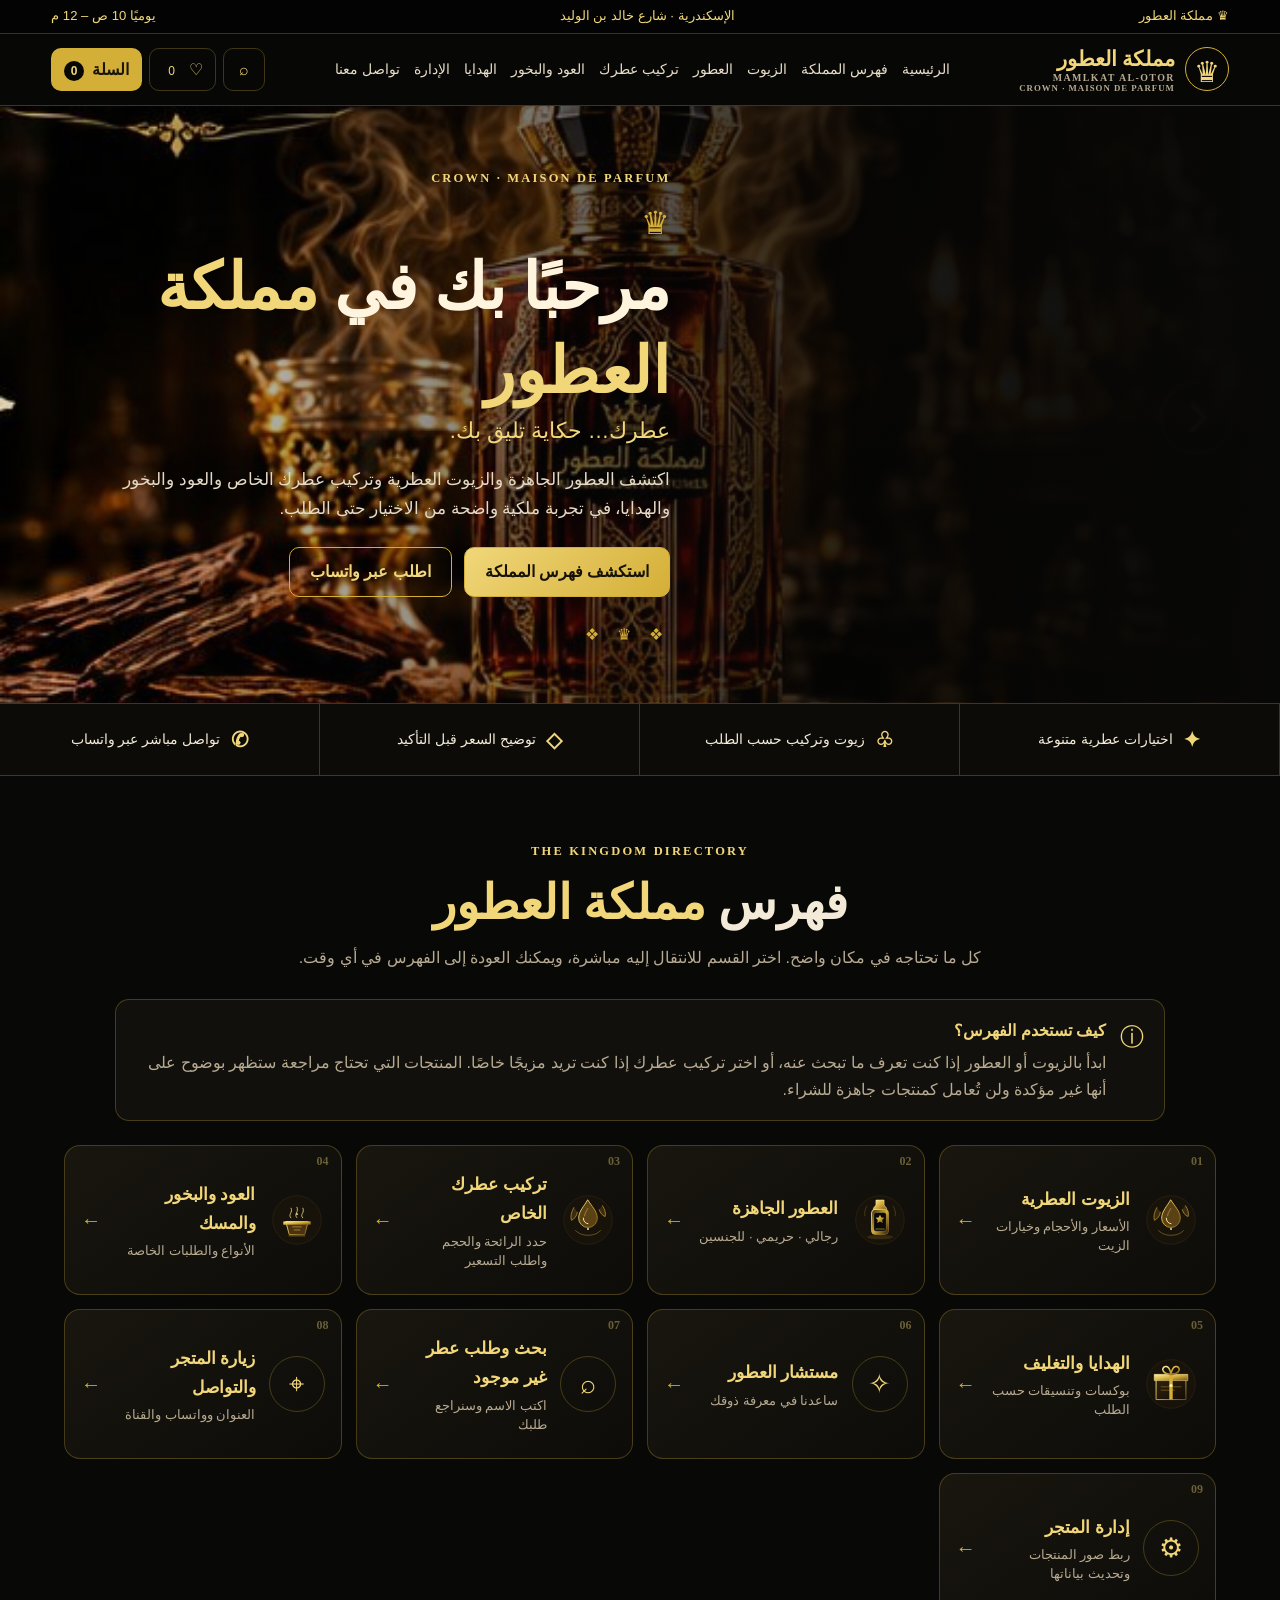
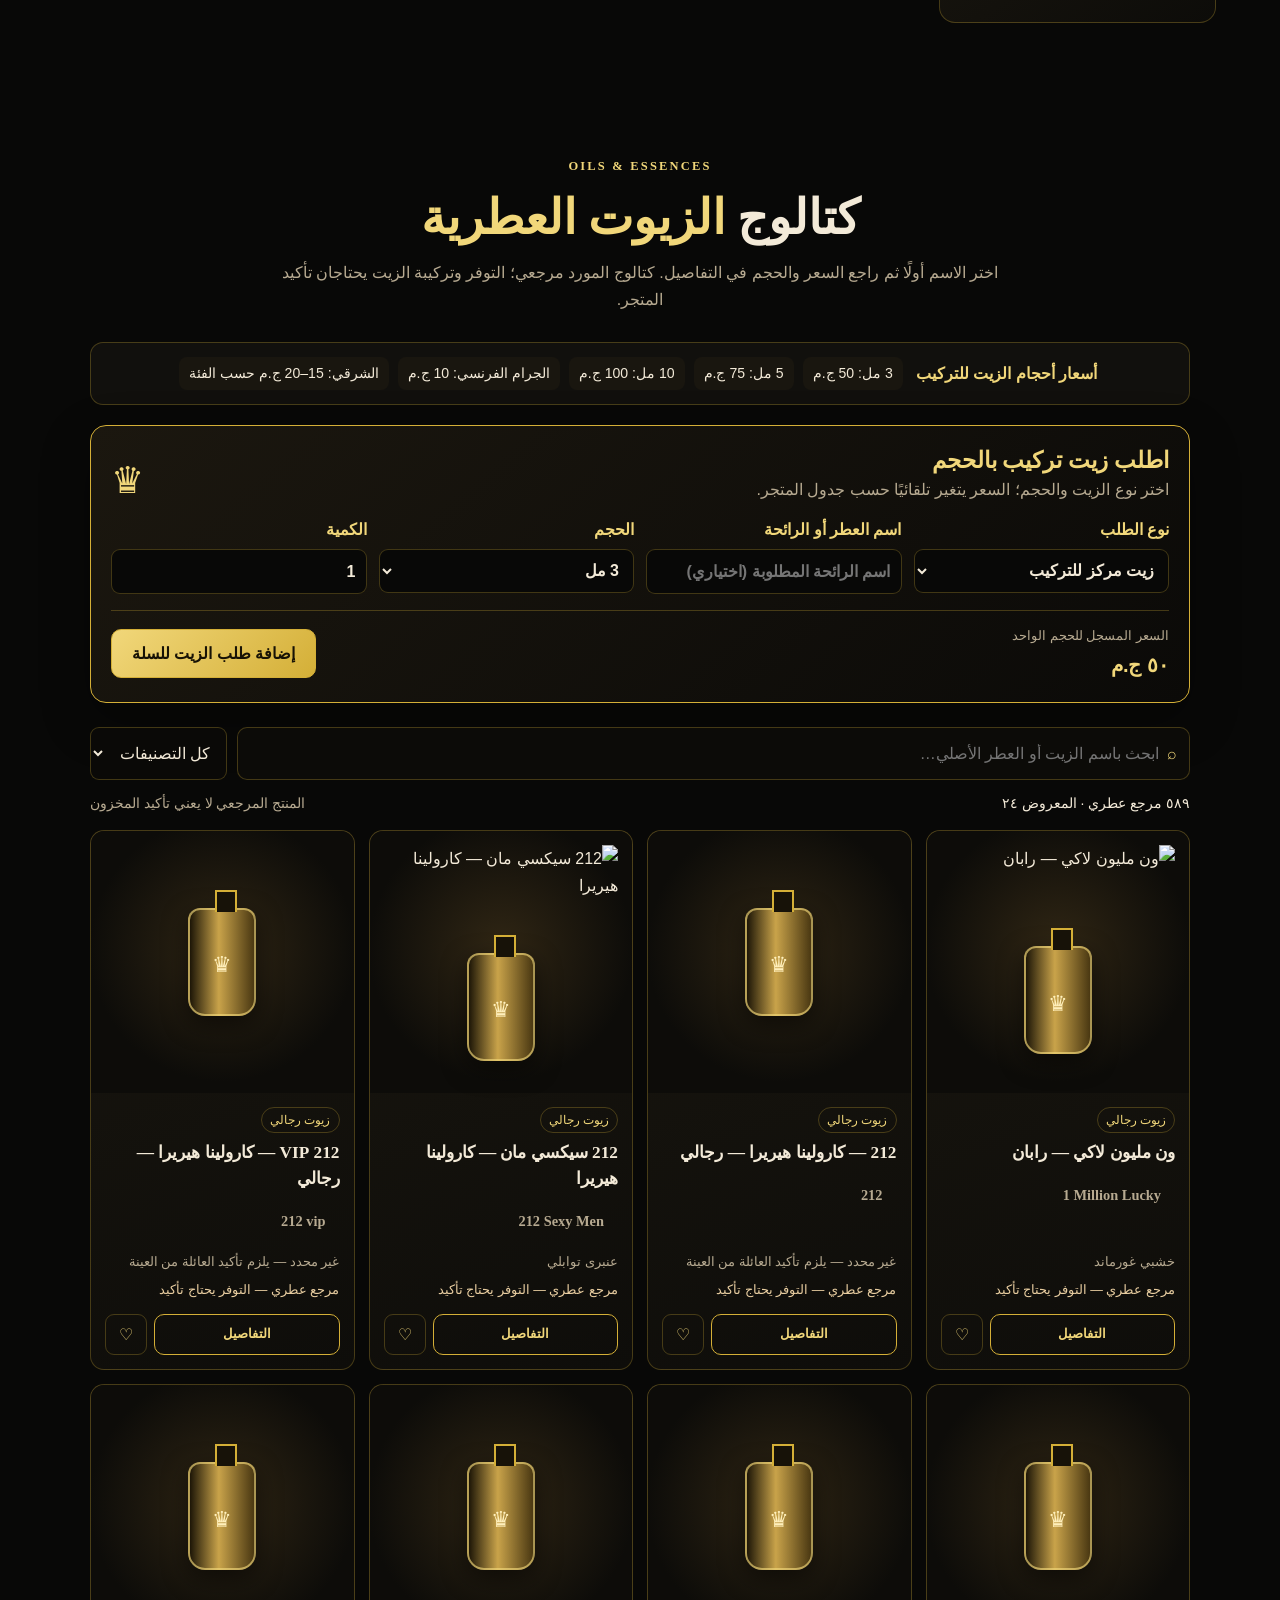
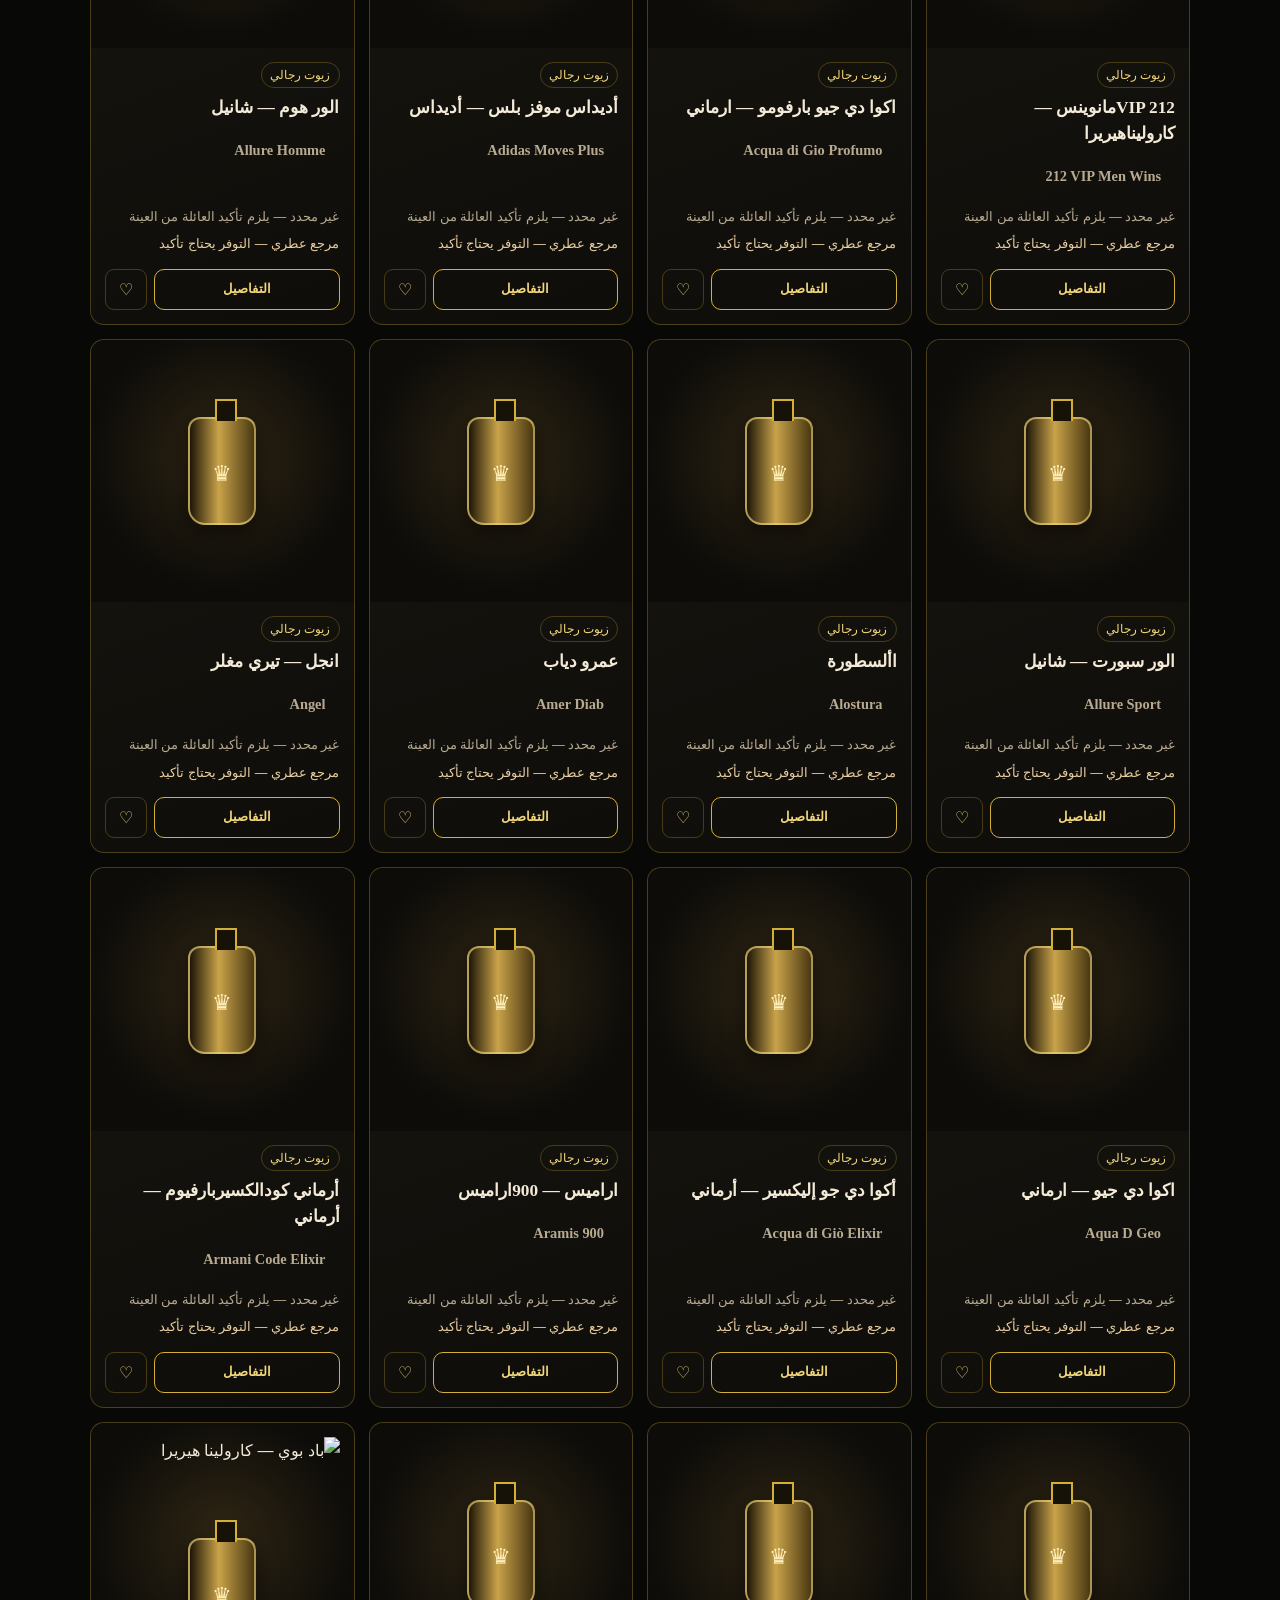
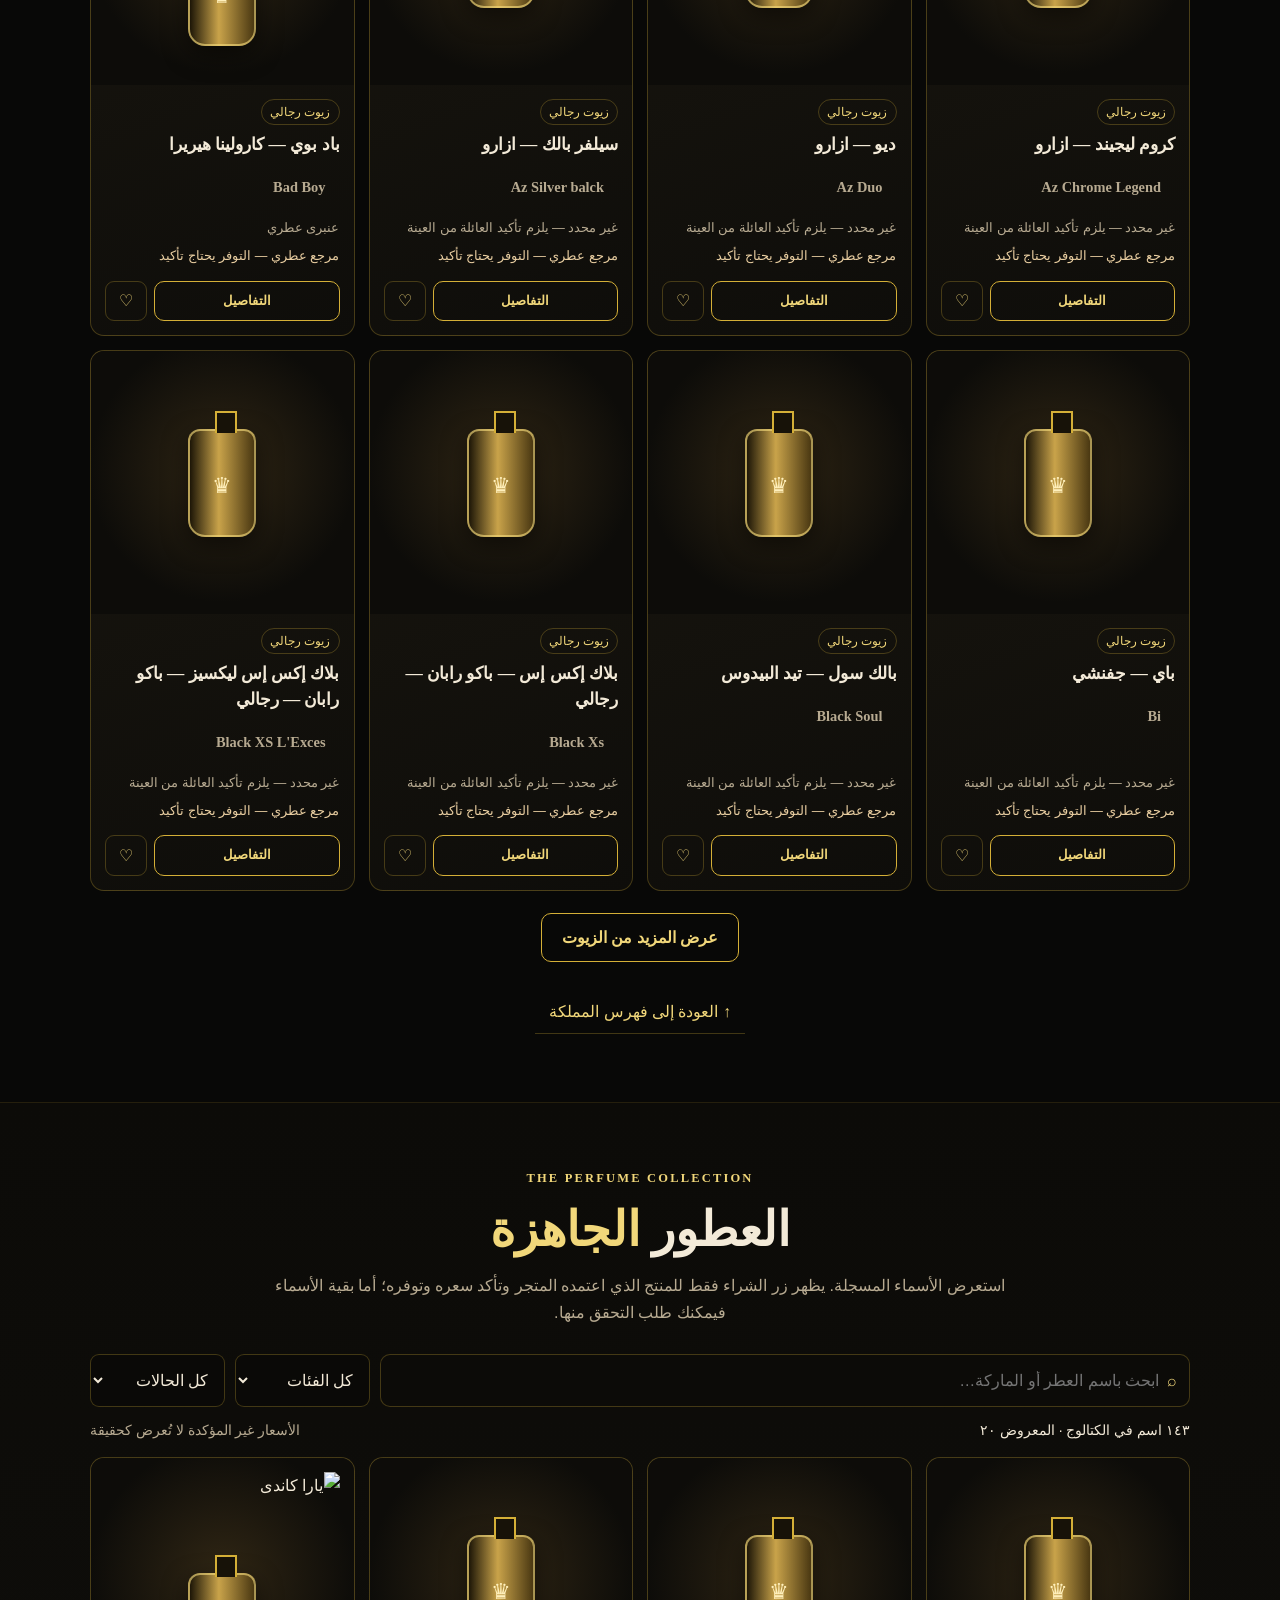
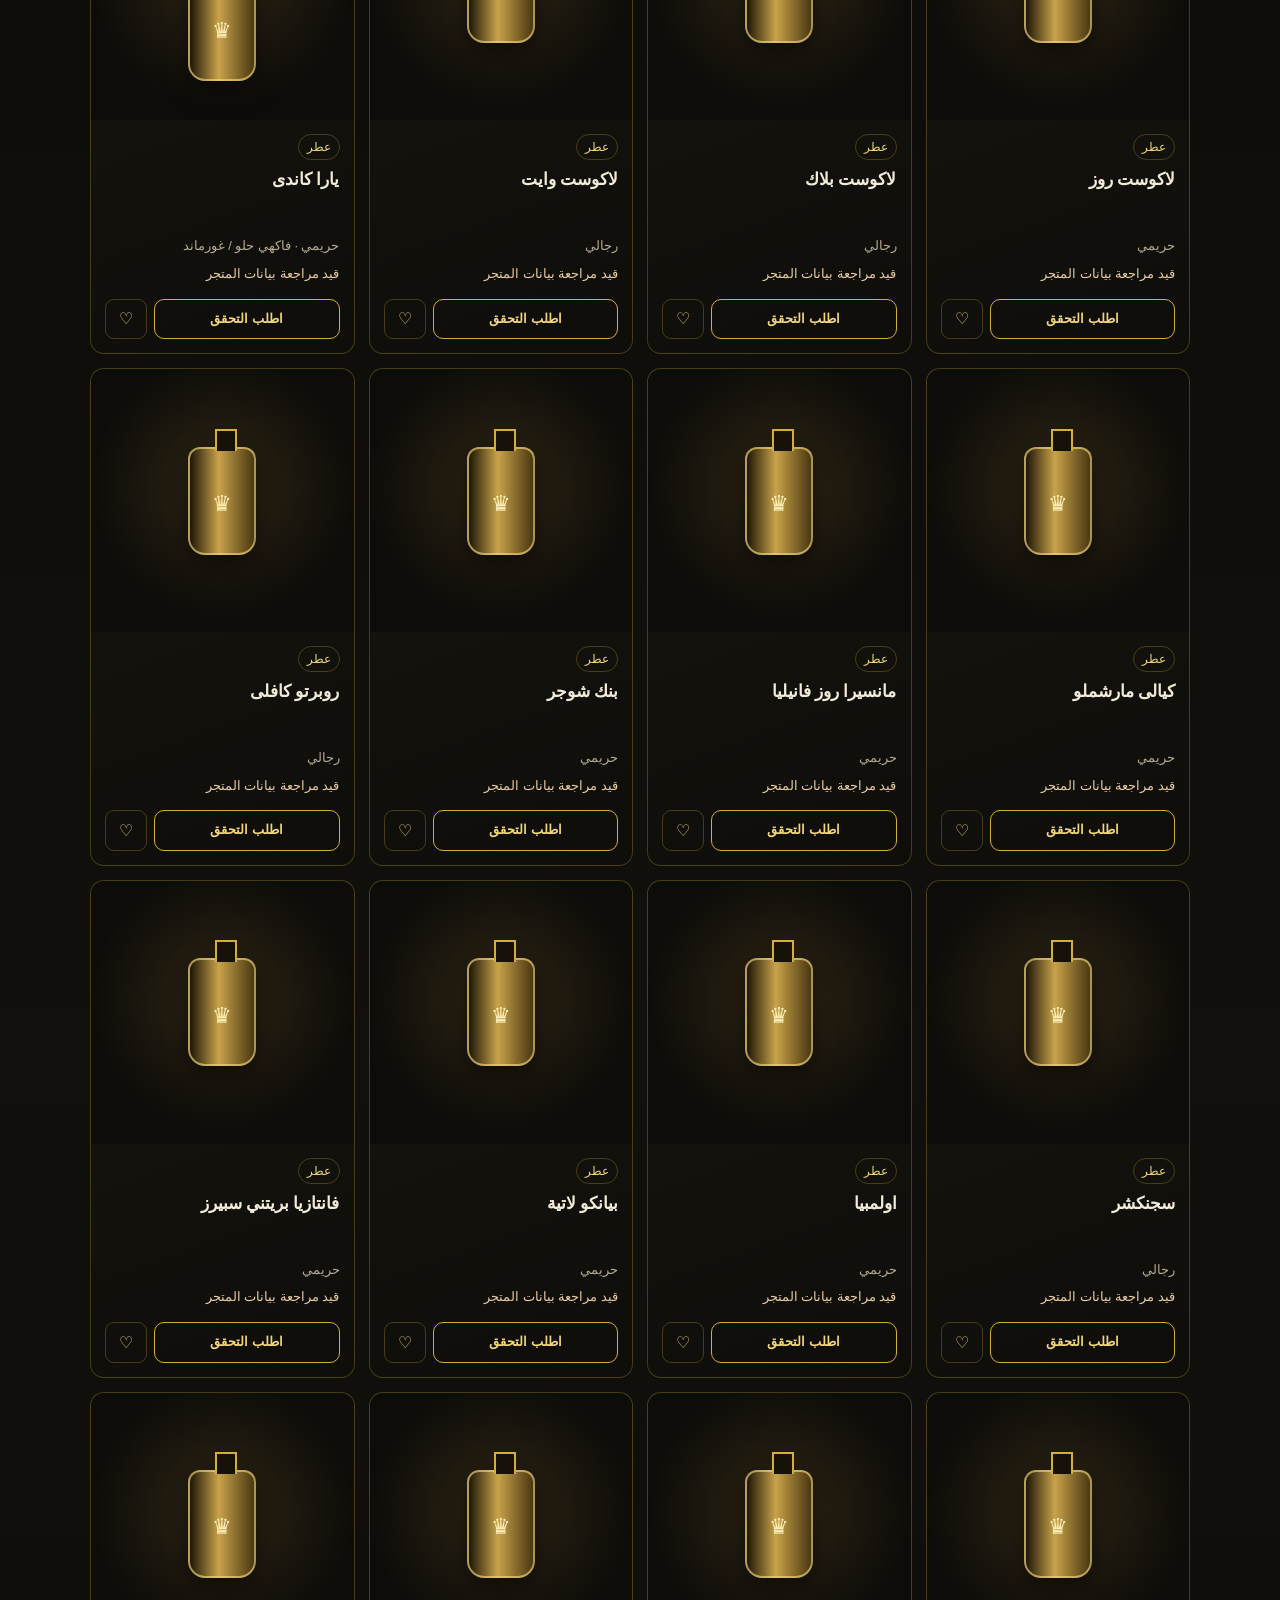
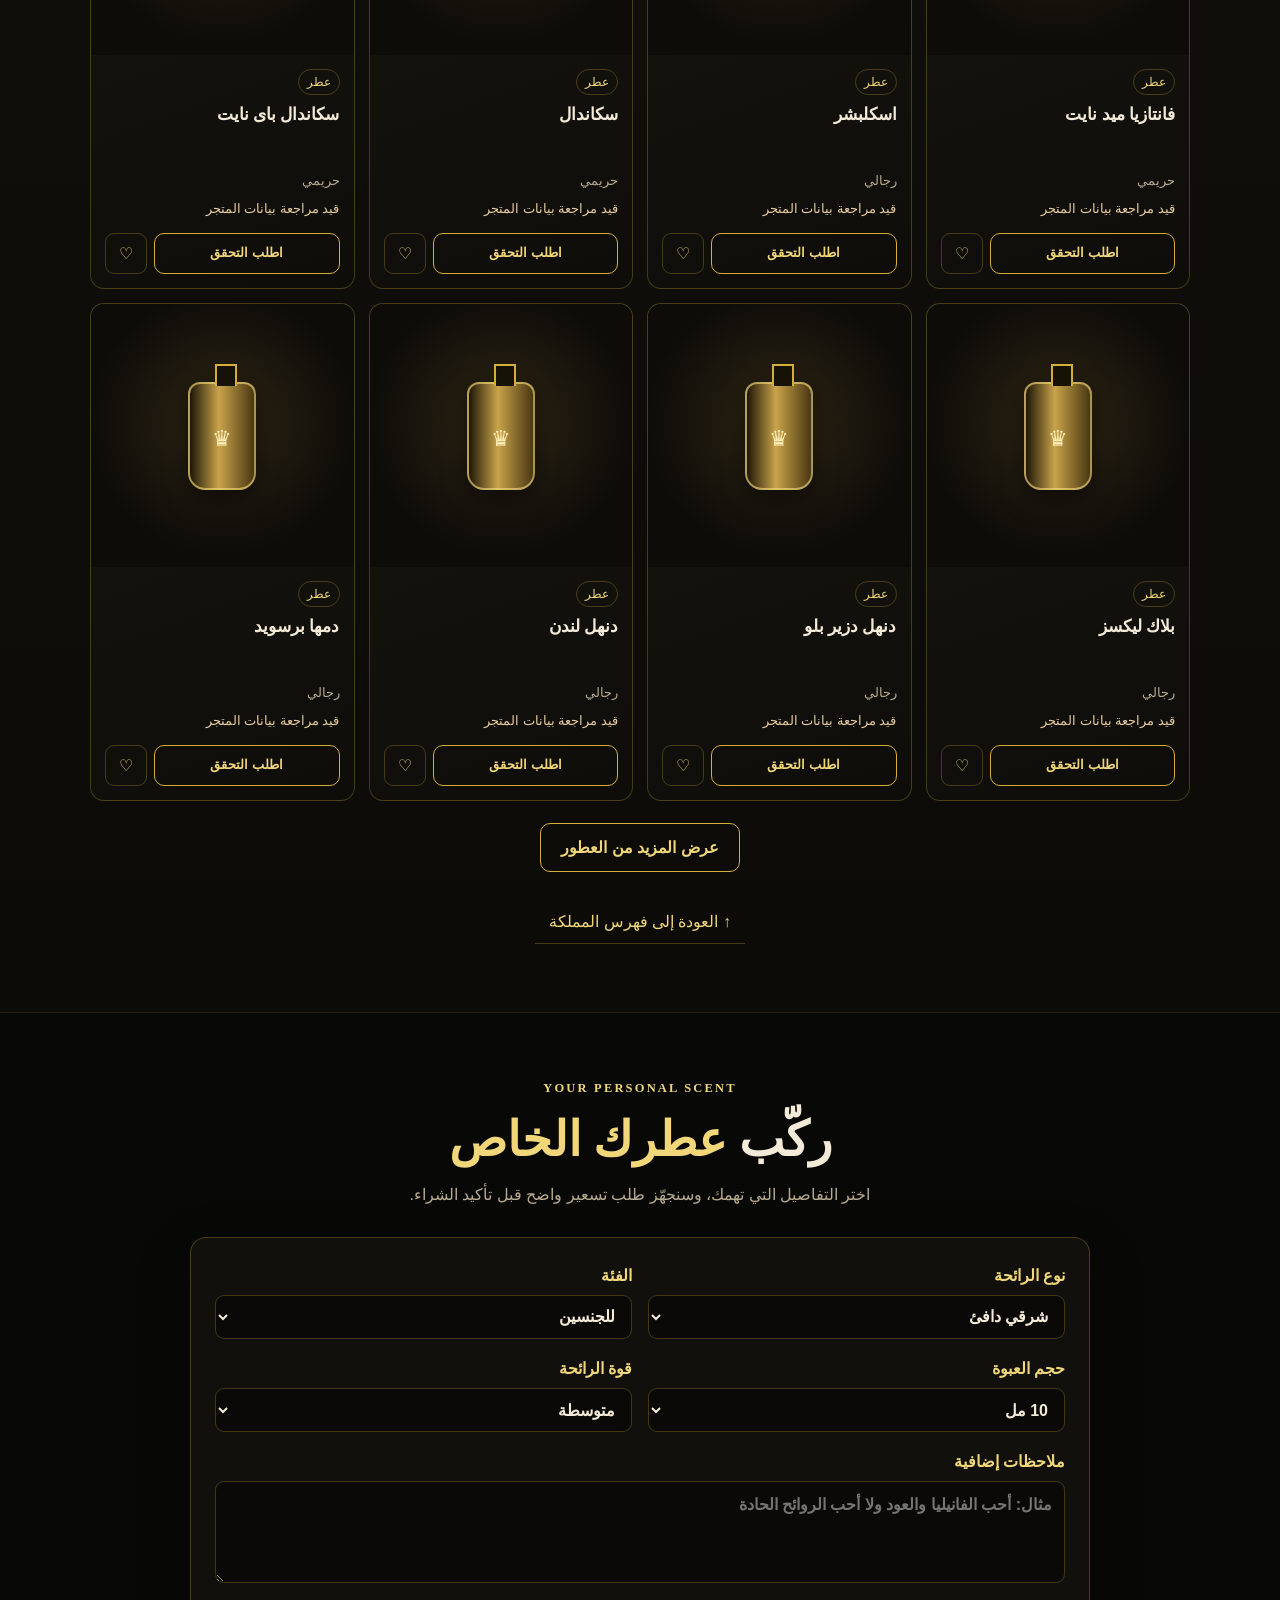
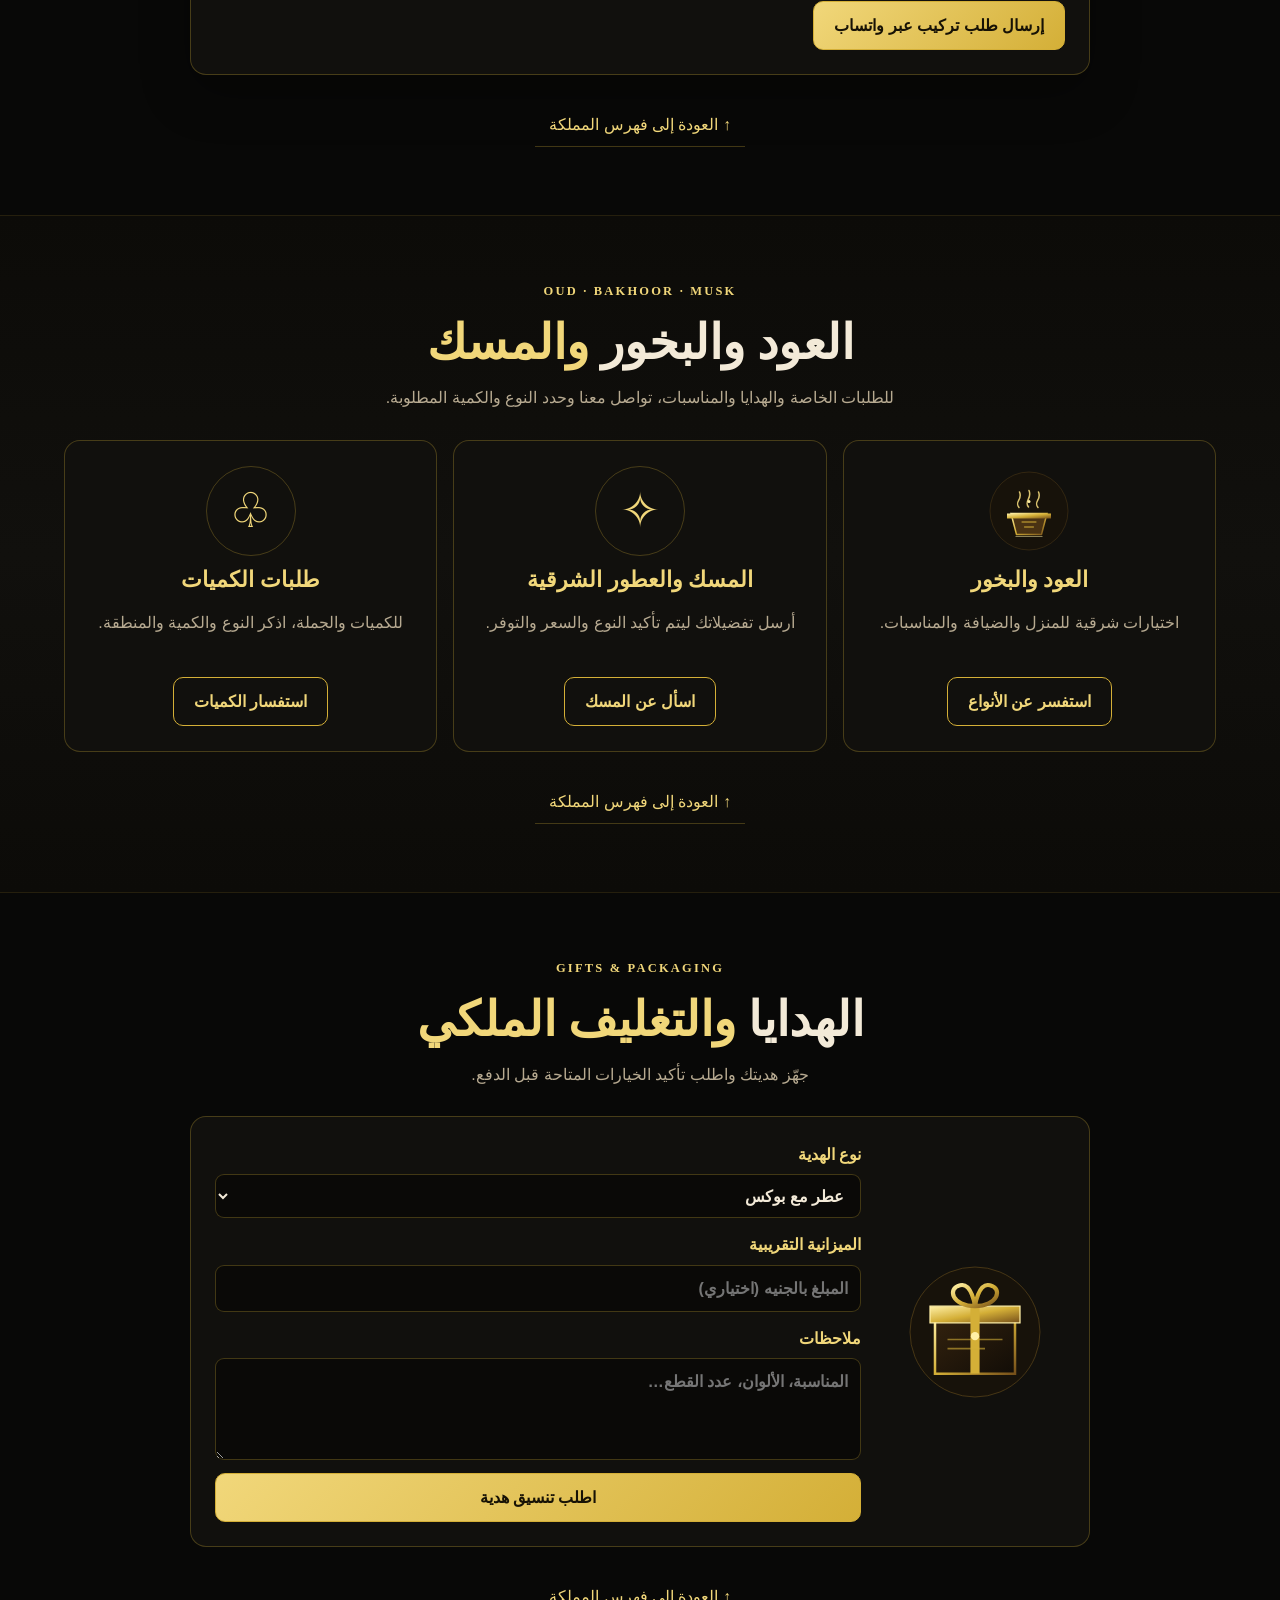
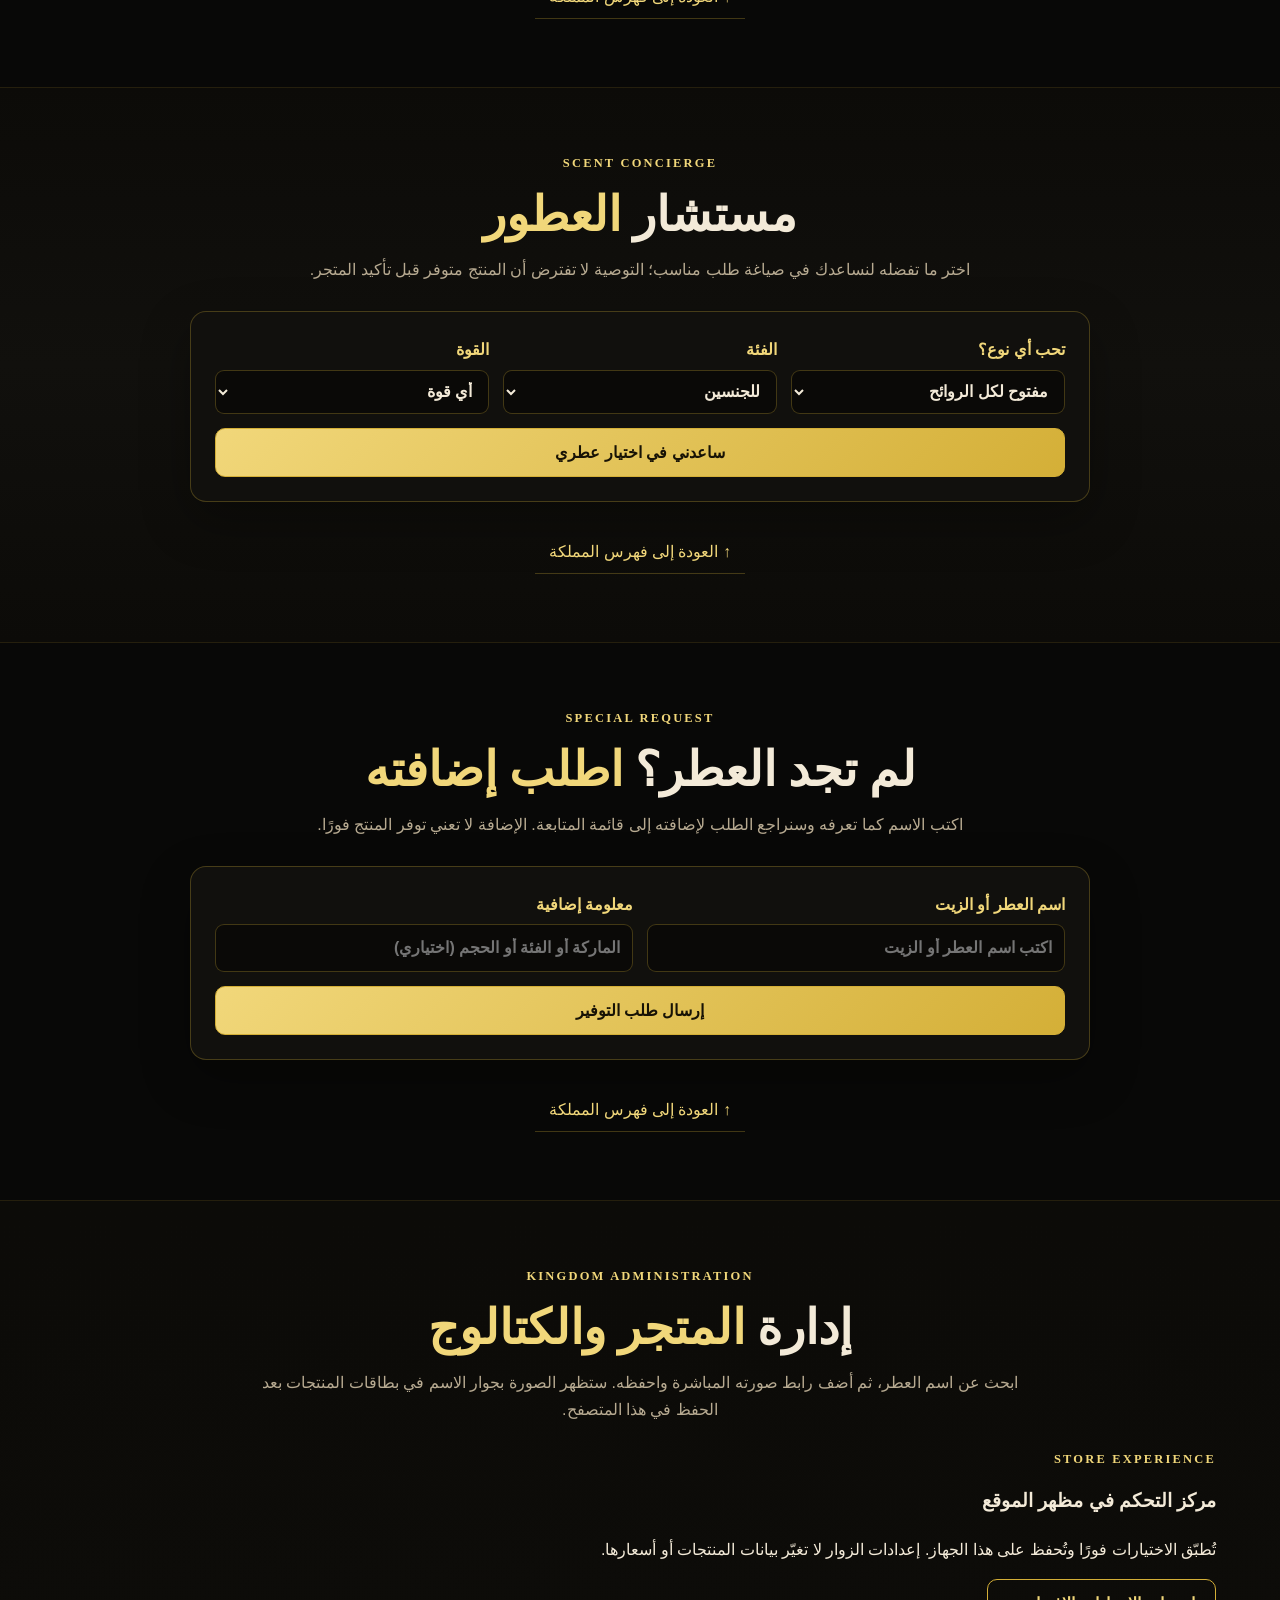
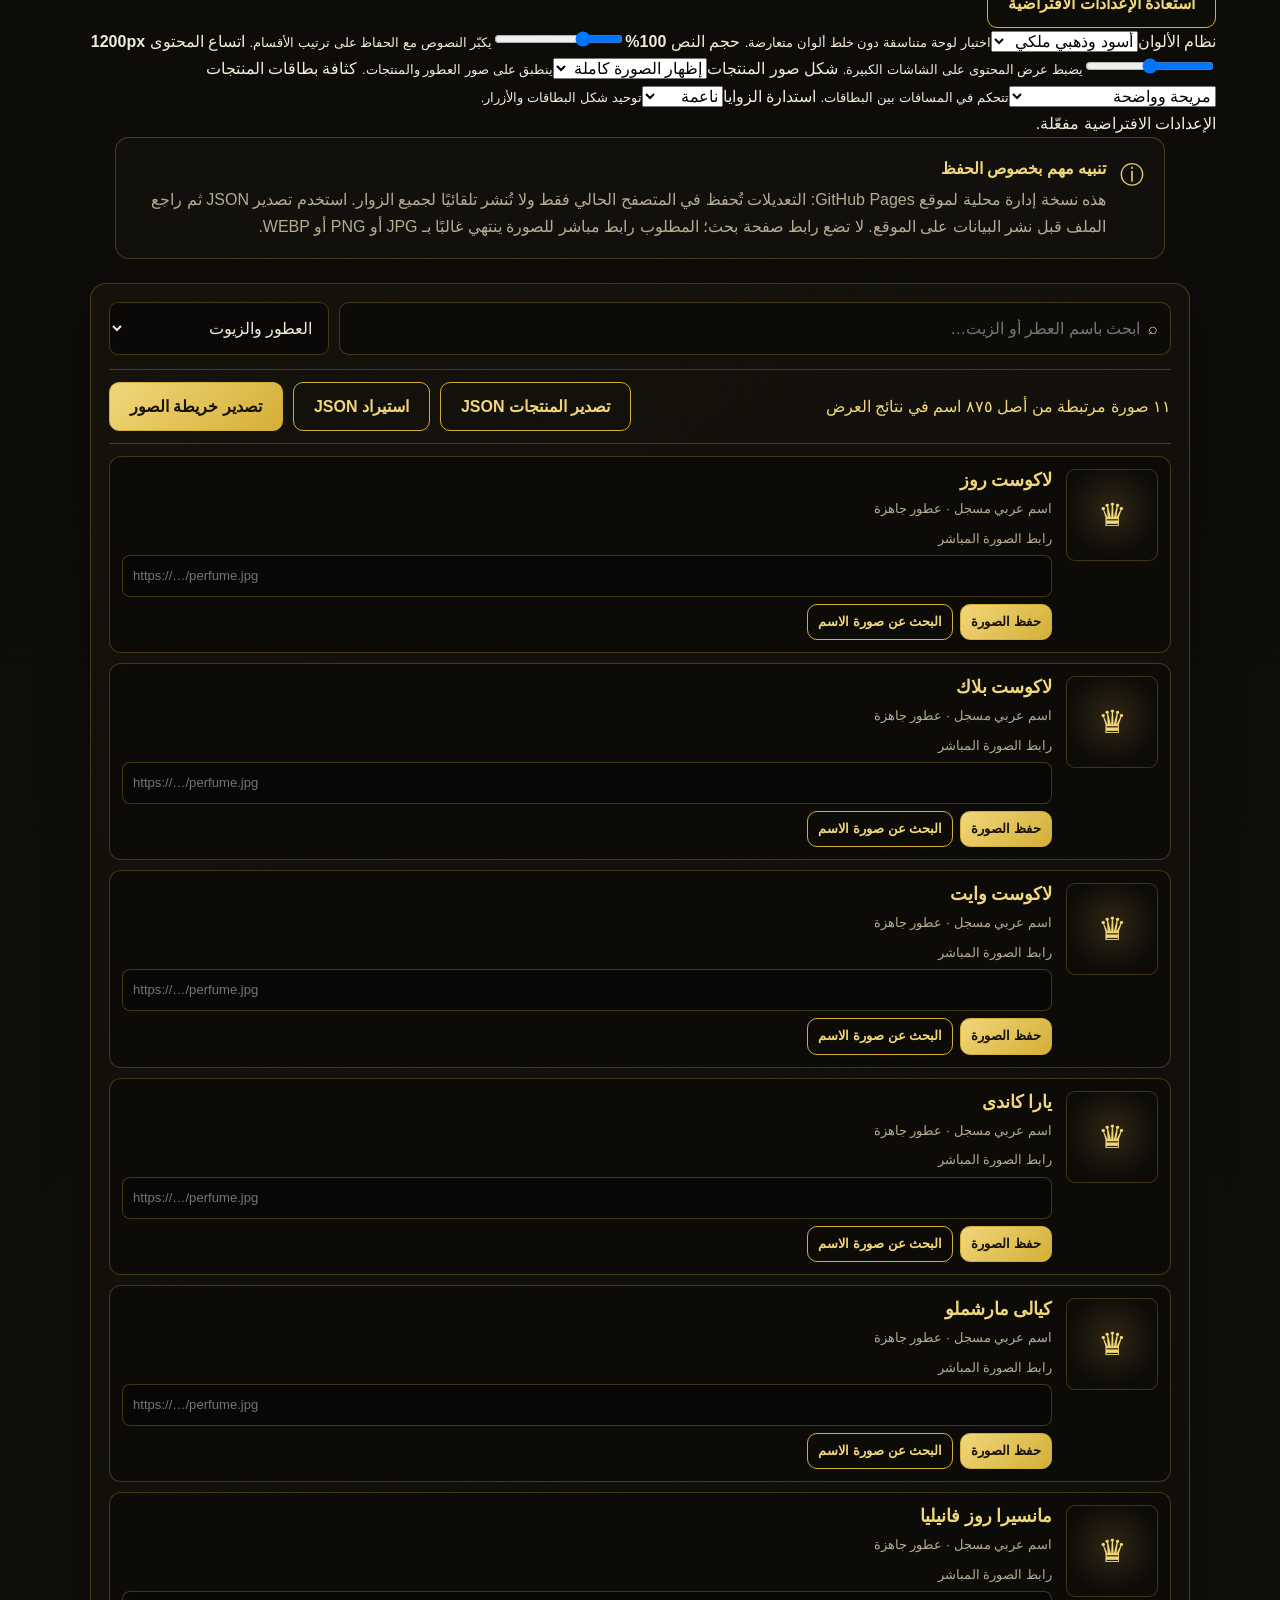
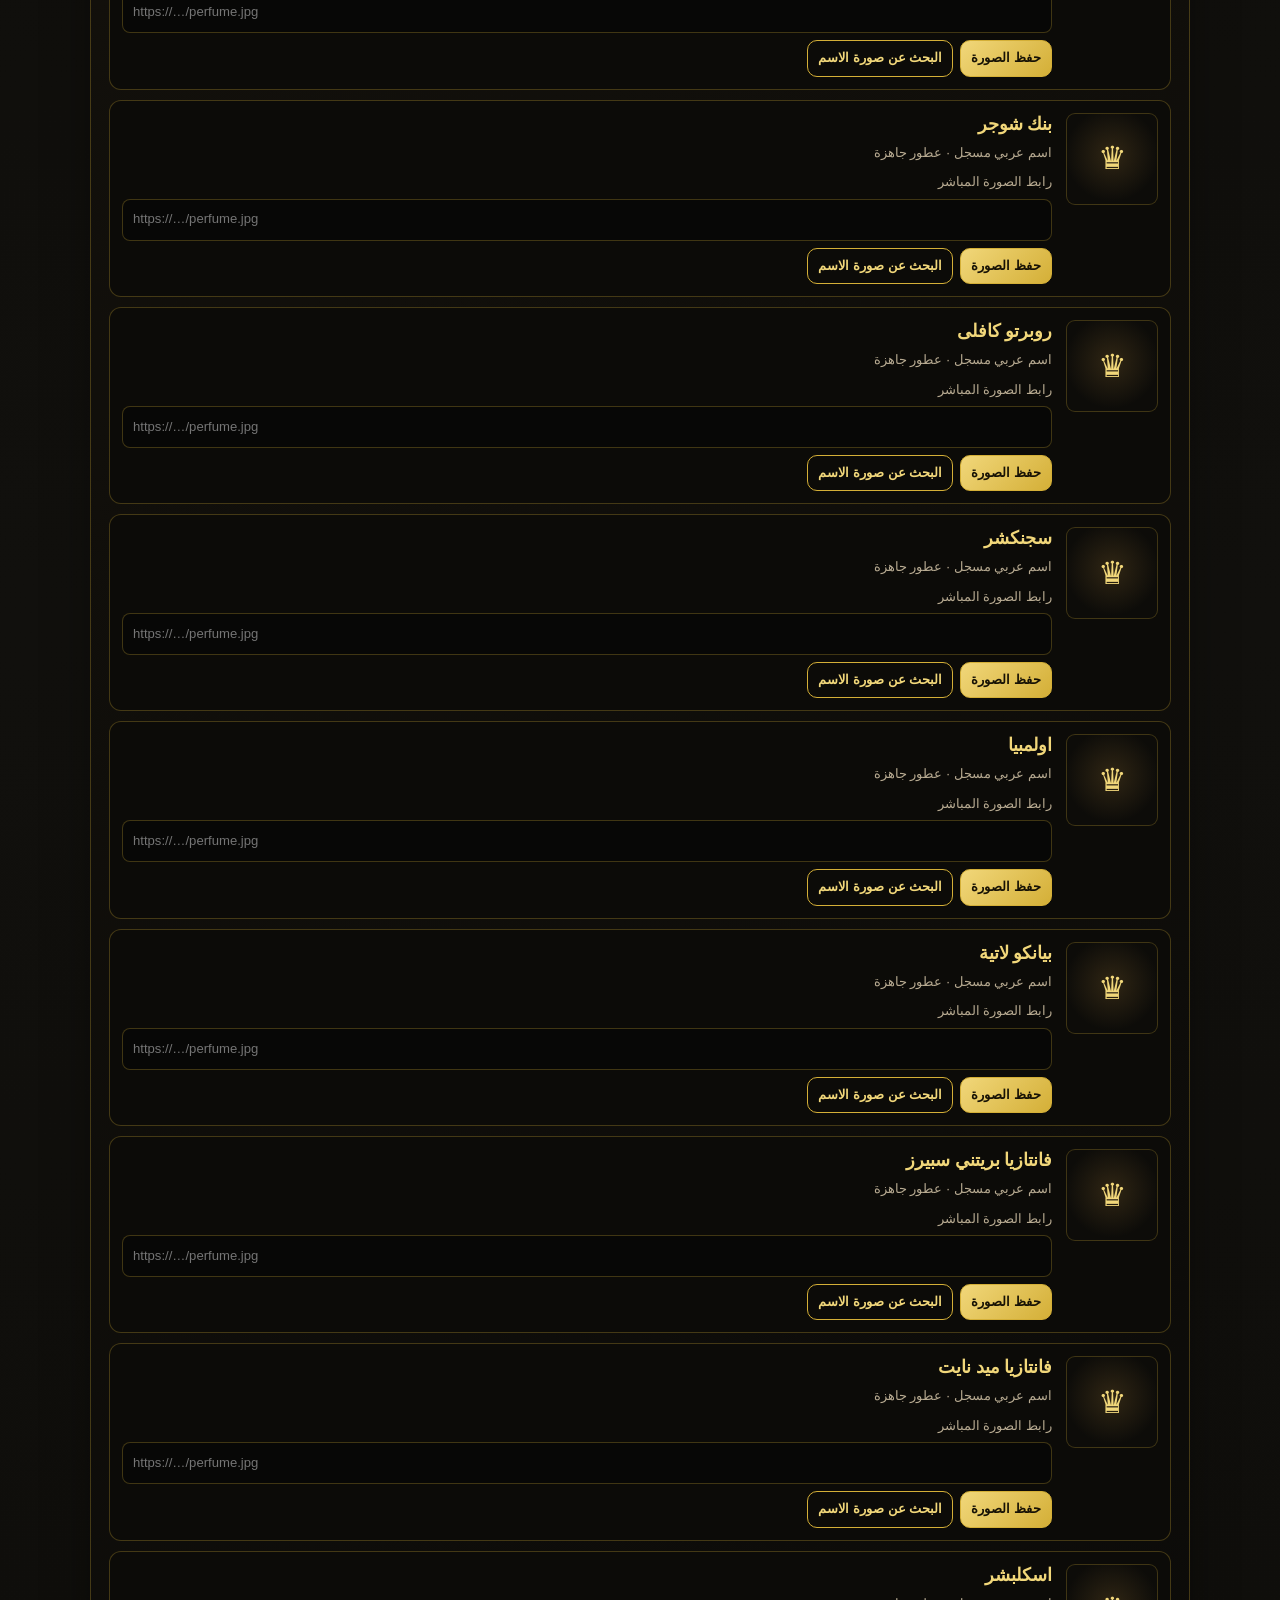
==== commit c1116d44: "Add responsive store appearance control center" ====
--- a/index.html
+++ b/index.html
@@ -81,6 +81,18 @@
     <section class="section request-section" id="requests"><div class="section-head"><p class="eyebrow">SPECIAL REQUEST</p><h2>لم تجد العطر؟ <span>اطلب إضافته</span></h2><p>اكتب الاسم كما تعرفه وسنراجع الطلب لإضافته إلى قائمة المتابعة. الإضافة لا تعني توفر المنتج فورًا.</p></div><div class="request-form"><label>اسم العطر أو الزيت<input id="requestName" required placeholder="اكتب اسم العطر أو الزيت"></label><label>معلومة إضافية<input id="requestInfo" placeholder="الماركة أو الفئة أو الحجم (اختياري)"></label><button class="btn btn-gold" id="sendRequest">إرسال طلب التوفير</button></div><div class="section-back"><a href="#siteIndex">↑ العودة إلى فهرس المملكة</a></div></section>
 
     <section class="section alt-section" id="admin"><div class="section-head"><p class="eyebrow">KINGDOM ADMINISTRATION</p><h2>إدارة <span>المتجر والكتالوج</span></h2><p>ابحث عن اسم العطر، ثم أضف رابط صورته المباشرة واحفظه. ستظهر الصورة بجوار الاسم في بطاقات المنتجات بعد الحفظ في هذا المتصفح.</p></div>
+      <div class="control-center" id="siteControlCenter">
+        <div class="control-center-head"><div><p class="eyebrow">STORE EXPERIENCE</p><h3>مركز التحكم في مظهر الموقع</h3><p>تُطبّق الاختيارات فورًا وتُحفظ على هذا الجهاز. إعدادات الزوار لا تغيّر بيانات المنتجات أو أسعارها.</p></div><button type="button" class="btn btn-outline" id="resetSiteSettings">استعادة الإعدادات الافتراضية</button></div>
+        <div class="settings-grid">
+          <label class="setting-field"><span>نظام الألوان</span><select id="settingTheme"><option value="royal">أسود وذهبي ملكي</option><option value="ivory">عاجي وذهبي هادئ</option><option value="contrast">تباين مرتفع للقراءة</option></select><small>اختيار لوحة متناسقة دون خلط ألوان متعارضة.</small></label>
+          <label class="setting-field"><span>حجم النص <b id="fontScaleValue">100%</b></span><input id="settingFontScale" type="range" min="90" max="125" step="5" value="100"><small>يكبّر النصوص مع الحفاظ على ترتيب الأقسام.</small></label>
+          <label class="setting-field"><span>اتساع المحتوى <b id="contentWidthValue">1200px</b></span><input id="settingContentWidth" type="range" min="960" max="1440" step="40" value="1200"><small>يضبط عرض المحتوى على الشاشات الكبيرة.</small></label>
+          <label class="setting-field"><span>شكل صور المنتجات</span><select id="settingImageFit"><option value="contain">إظهار الصورة كاملة</option><option value="cover">ملء مساحة الصورة</option></select><small>ينطبق على صور العطور والمنتجات.</small></label>
+          <label class="setting-field"><span>كثافة بطاقات المنتجات</span><select id="settingDensity"><option value="comfortable">مريحة وواضحة</option><option value="compact">مضغوطة لعرض عناصر أكثر</option></select><small>تتحكم في المسافات بين البطاقات.</small></label>
+          <label class="setting-field"><span>استدارة الزوايا</span><select id="settingCorners"><option value="soft">ناعمة</option><option value="sharp">مستقيمة</option></select><small>توحيد شكل البطاقات والأزرار.</small></label>
+        </div>
+        <div class="settings-status" id="settingsStatus" role="status" aria-live="polite">الإعدادات الافتراضية مفعّلة.</div>
+      </div>
       <div class="notice-box"><span class="notice-icon">ⓘ</span><div><b>تنبيه مهم بخصوص الحفظ</b><p>هذه نسخة إدارة محلية لموقع GitHub Pages: التعديلات تُحفظ في المتصفح الحالي فقط ولا تُنشر تلقائيًا لجميع الزوار. استخدم تصدير JSON ثم راجع الملف قبل نشر البيانات على الموقع. لا تضع رابط صفحة بحث؛ المطلوب رابط مباشر للصورة ينتهي غالبًا بـ JPG أو PNG أو WEBP.</p></div></div>
       <div class="admin-panel"><div class="admin-toolbar"><label class="search-field"><span>⌕</span><input id="adminProductSearch" type="search" placeholder="ابحث باسم العطر أو الزيت…" autocomplete="off"></label><select id="adminCatalogType" aria-label="نوع الكتالوج"><option value="all">العطور والزيوت</option><option value="ready">العطور الجاهزة</option><option value="oil">الزيوت العطرية</option></select></div>
       <div class="admin-summary"><span id="adminImageCount">جارٍ إحصاء الصور…</span><div class="admin-actions"><button class="btn btn-outline" id="exportProducts">تصدير المنتجات JSON</button><label class="btn btn-outline file-btn">استيراد JSON<input id="importProducts" type="file" accept="application/json,.json" hidden></label><button class="btn btn-gold" id="exportImageMap">تصدير خريطة الصور</button></div></div>
@@ -101,5 +113,3 @@
   <script>if('serviceWorker' in navigator){window.addEventListener('load',()=>navigator.serviceWorker.register('./sw.js?v=fragrance-details-20261029').catch(()=>{}));}</script>
 </body>
 </html>
-/body>
-</html>
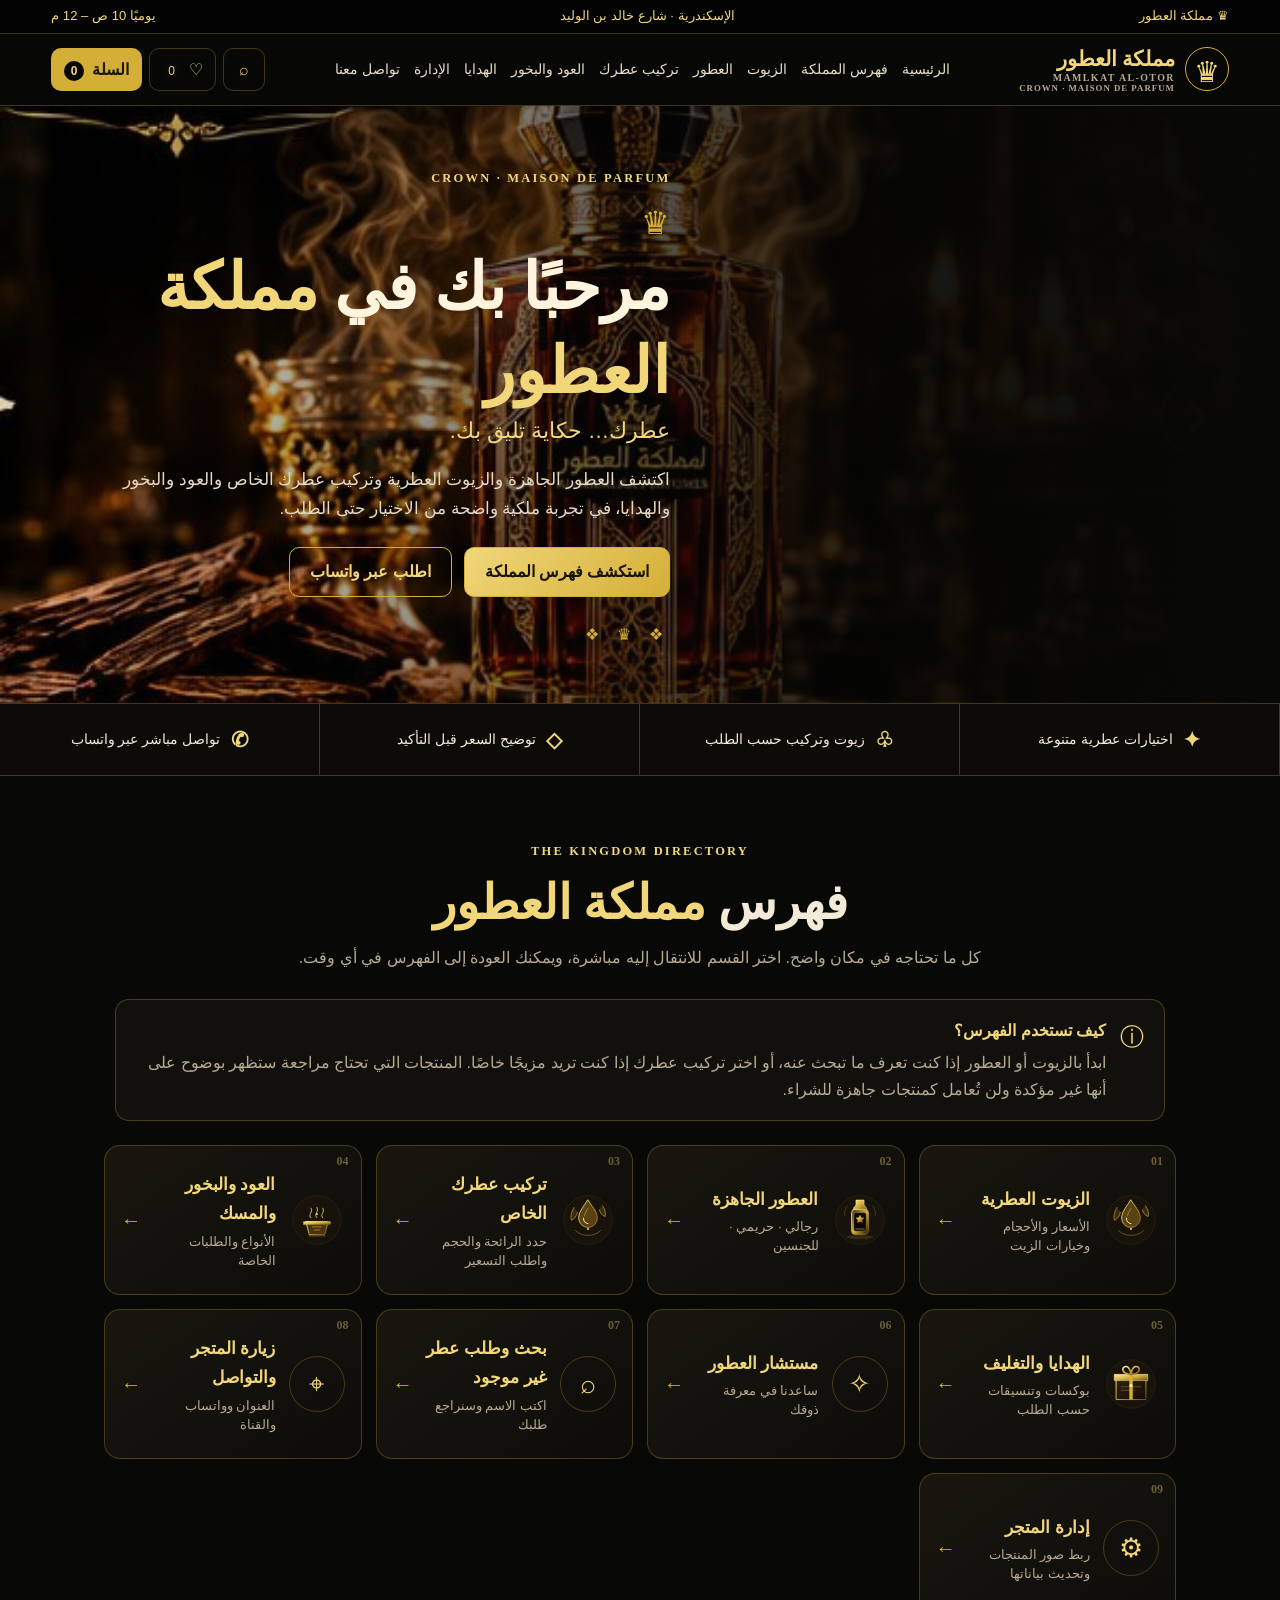
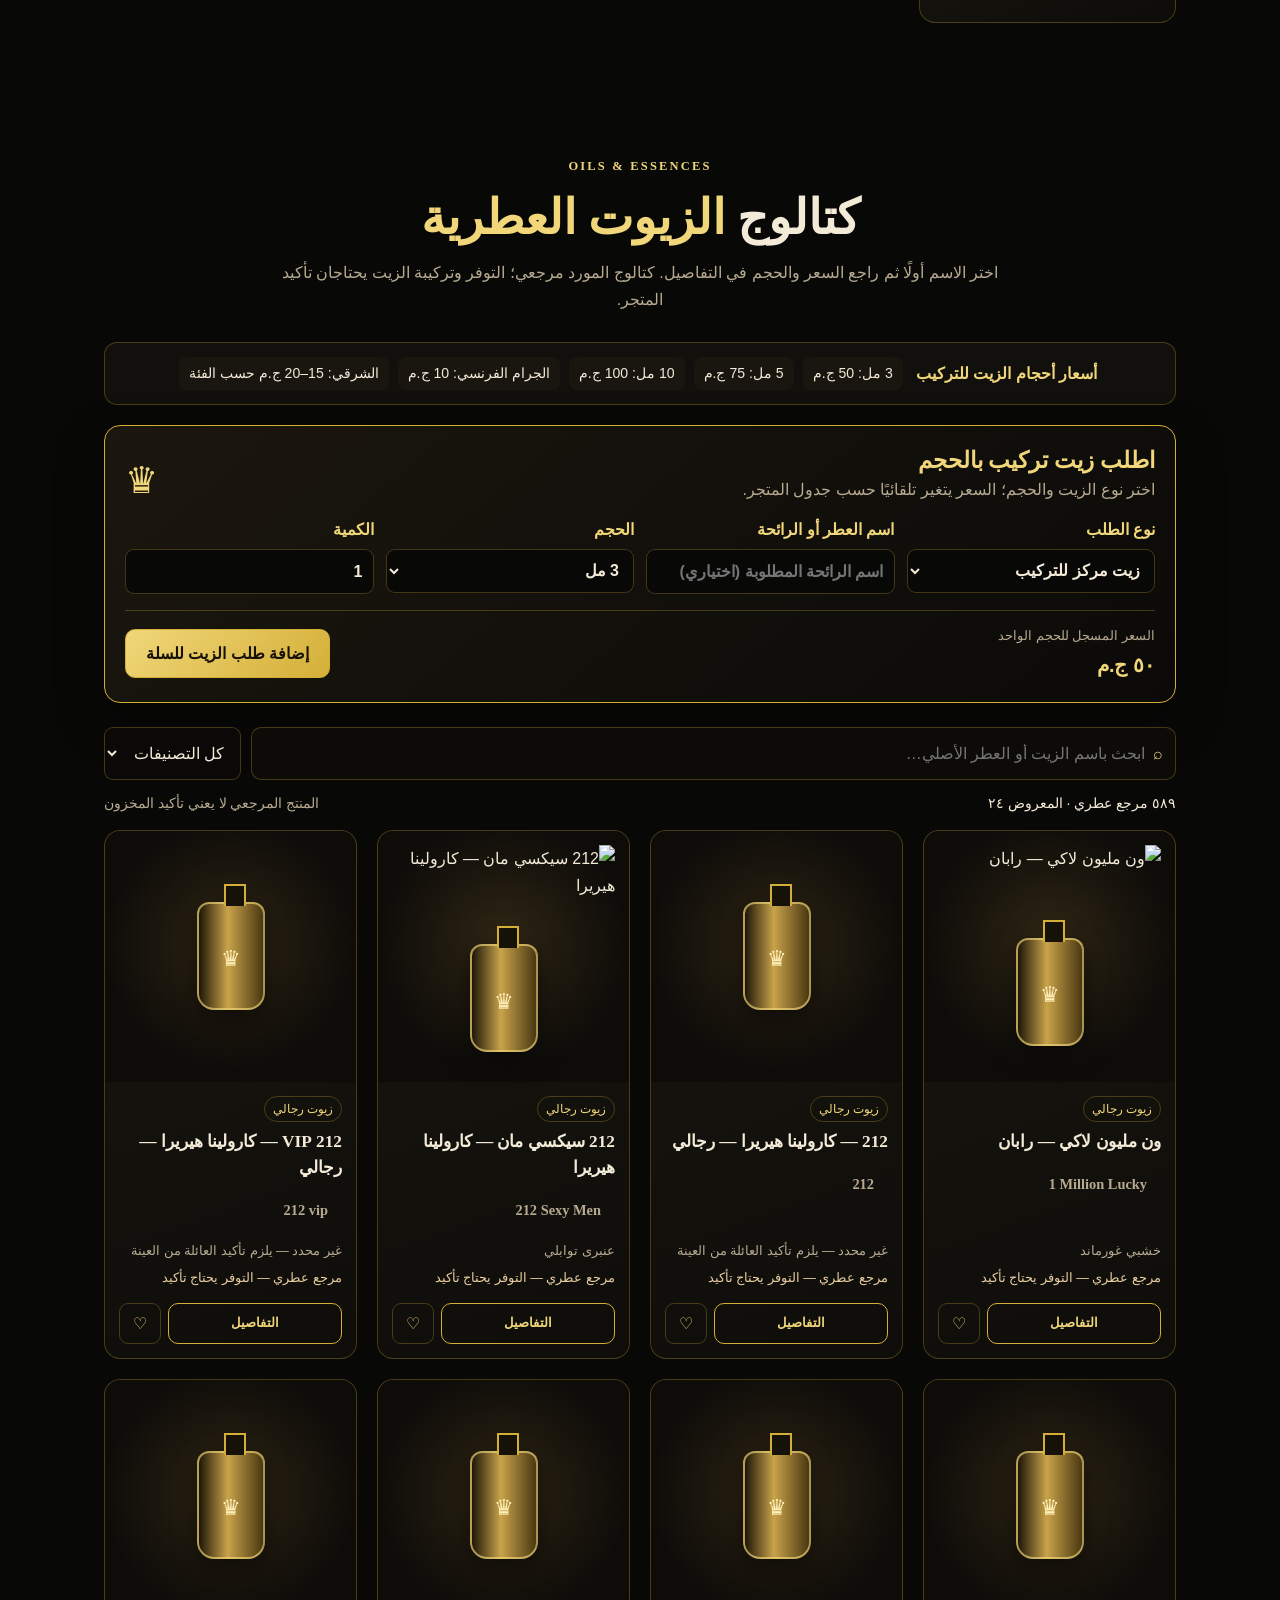
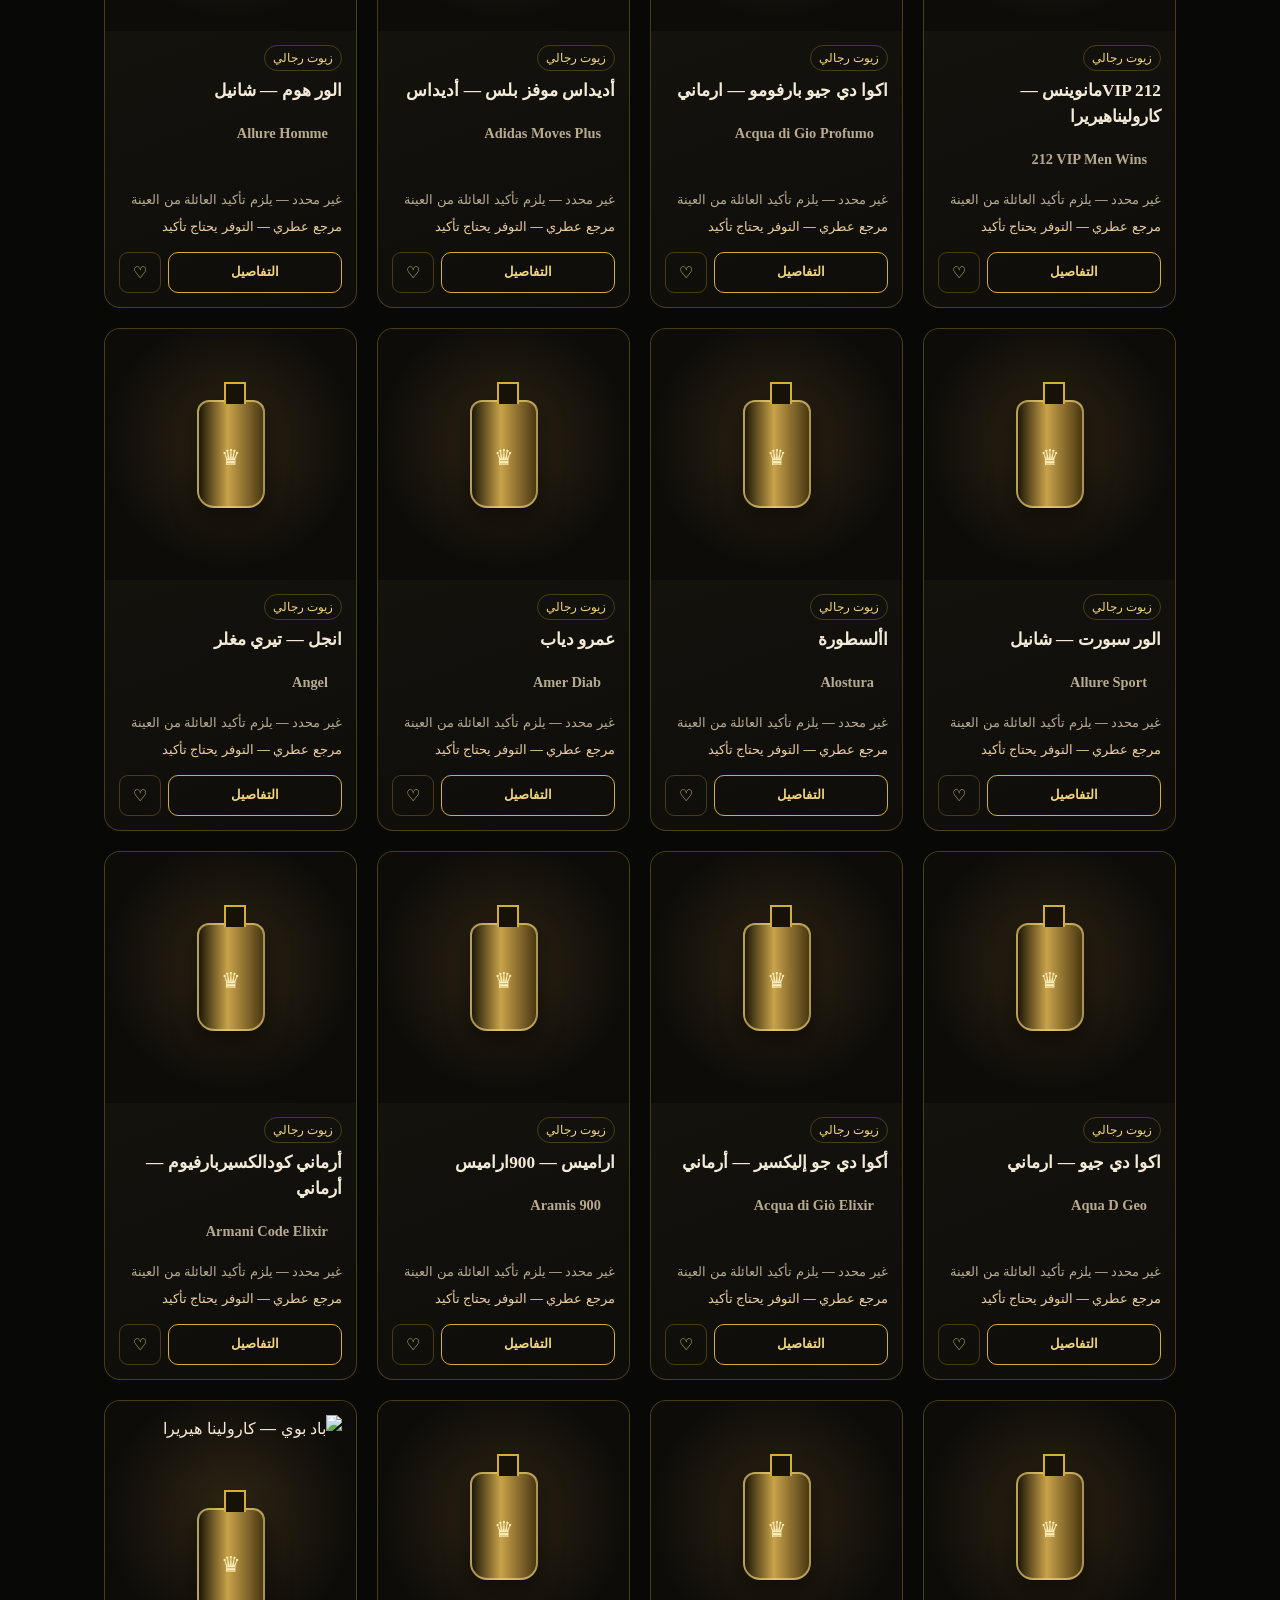
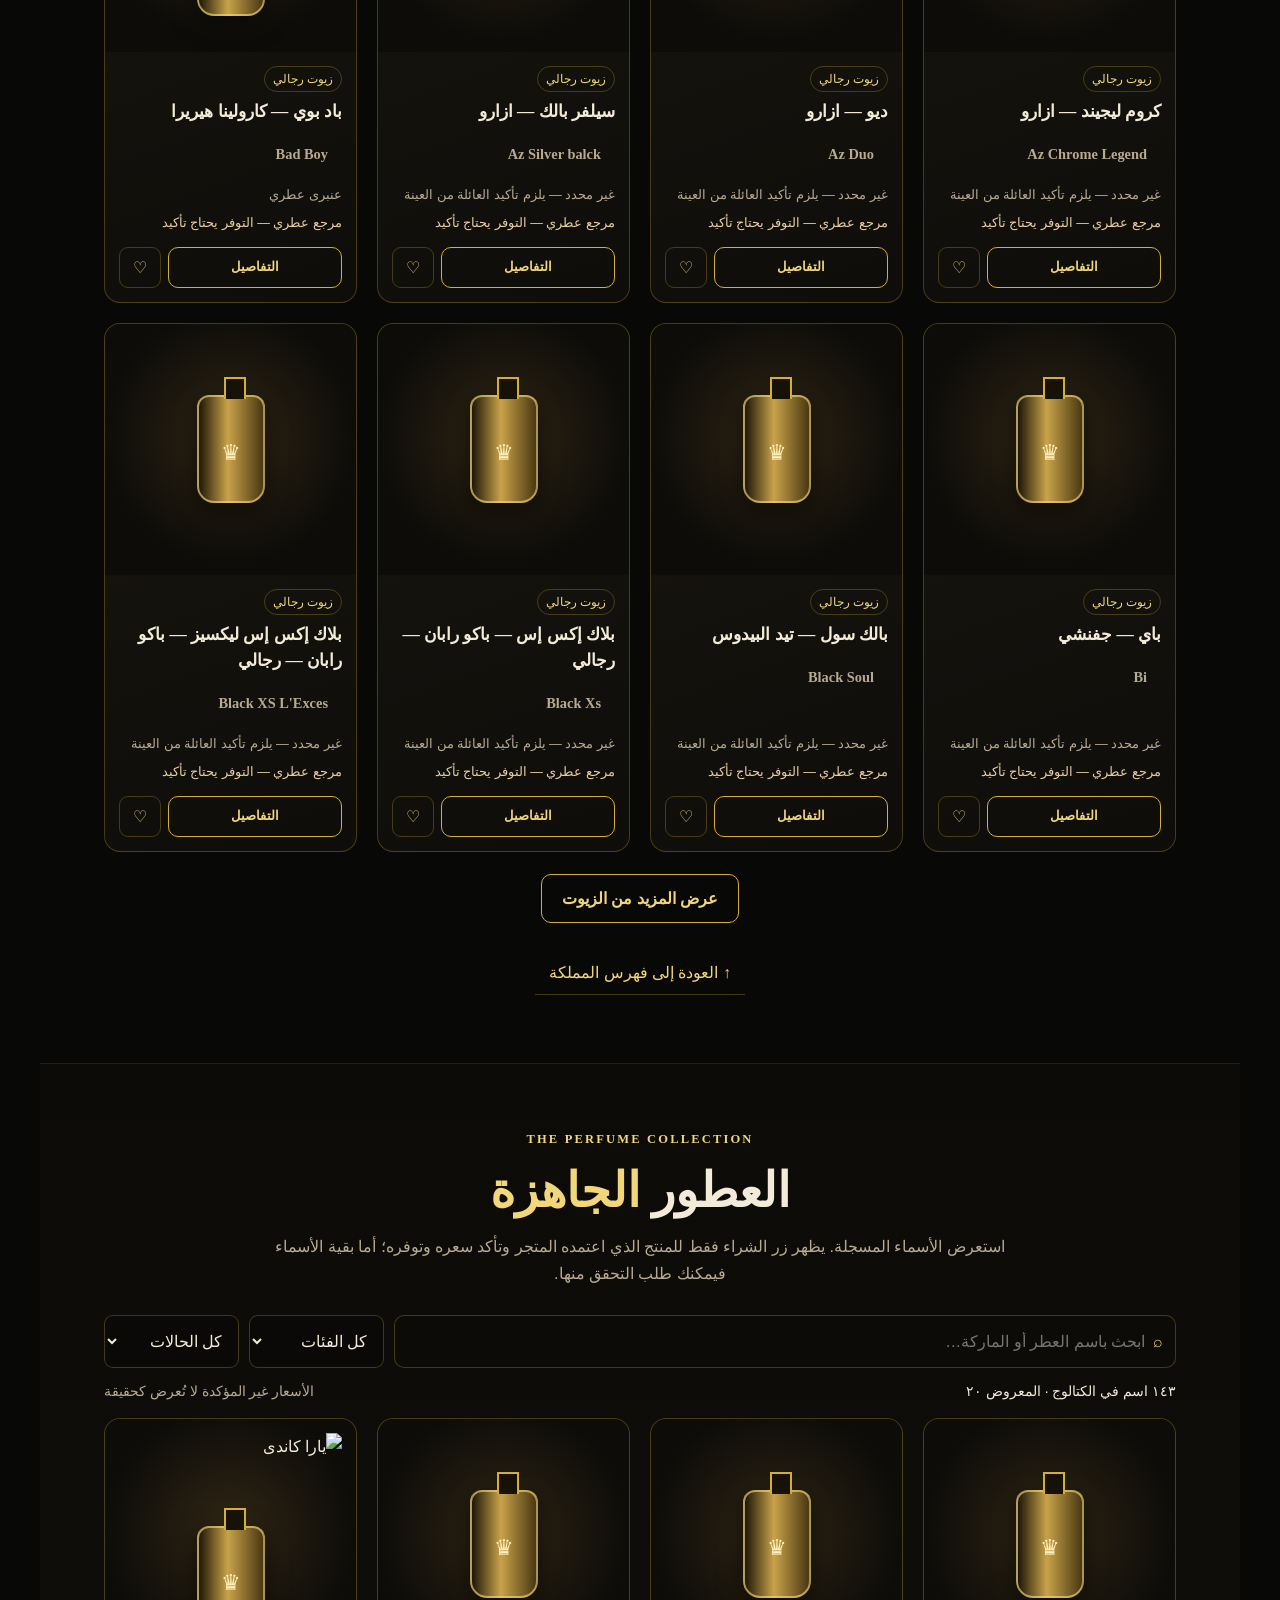
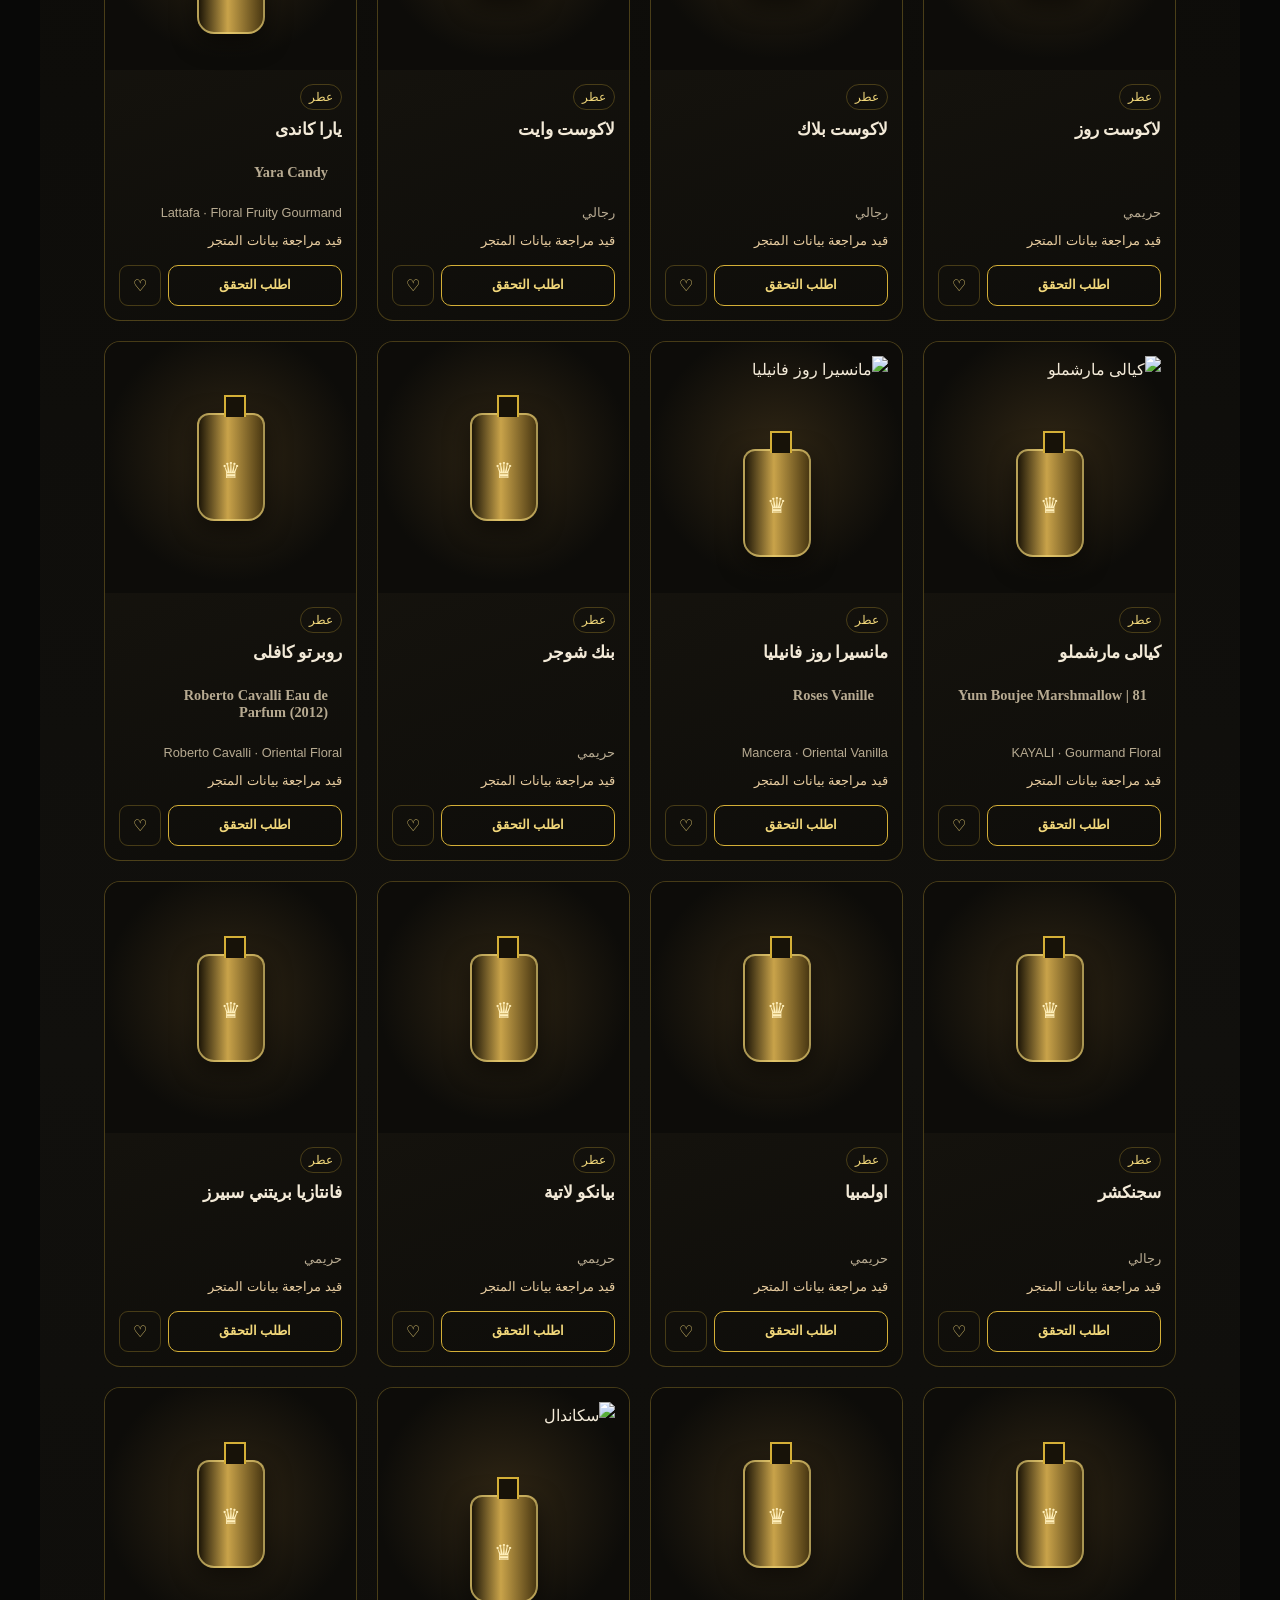
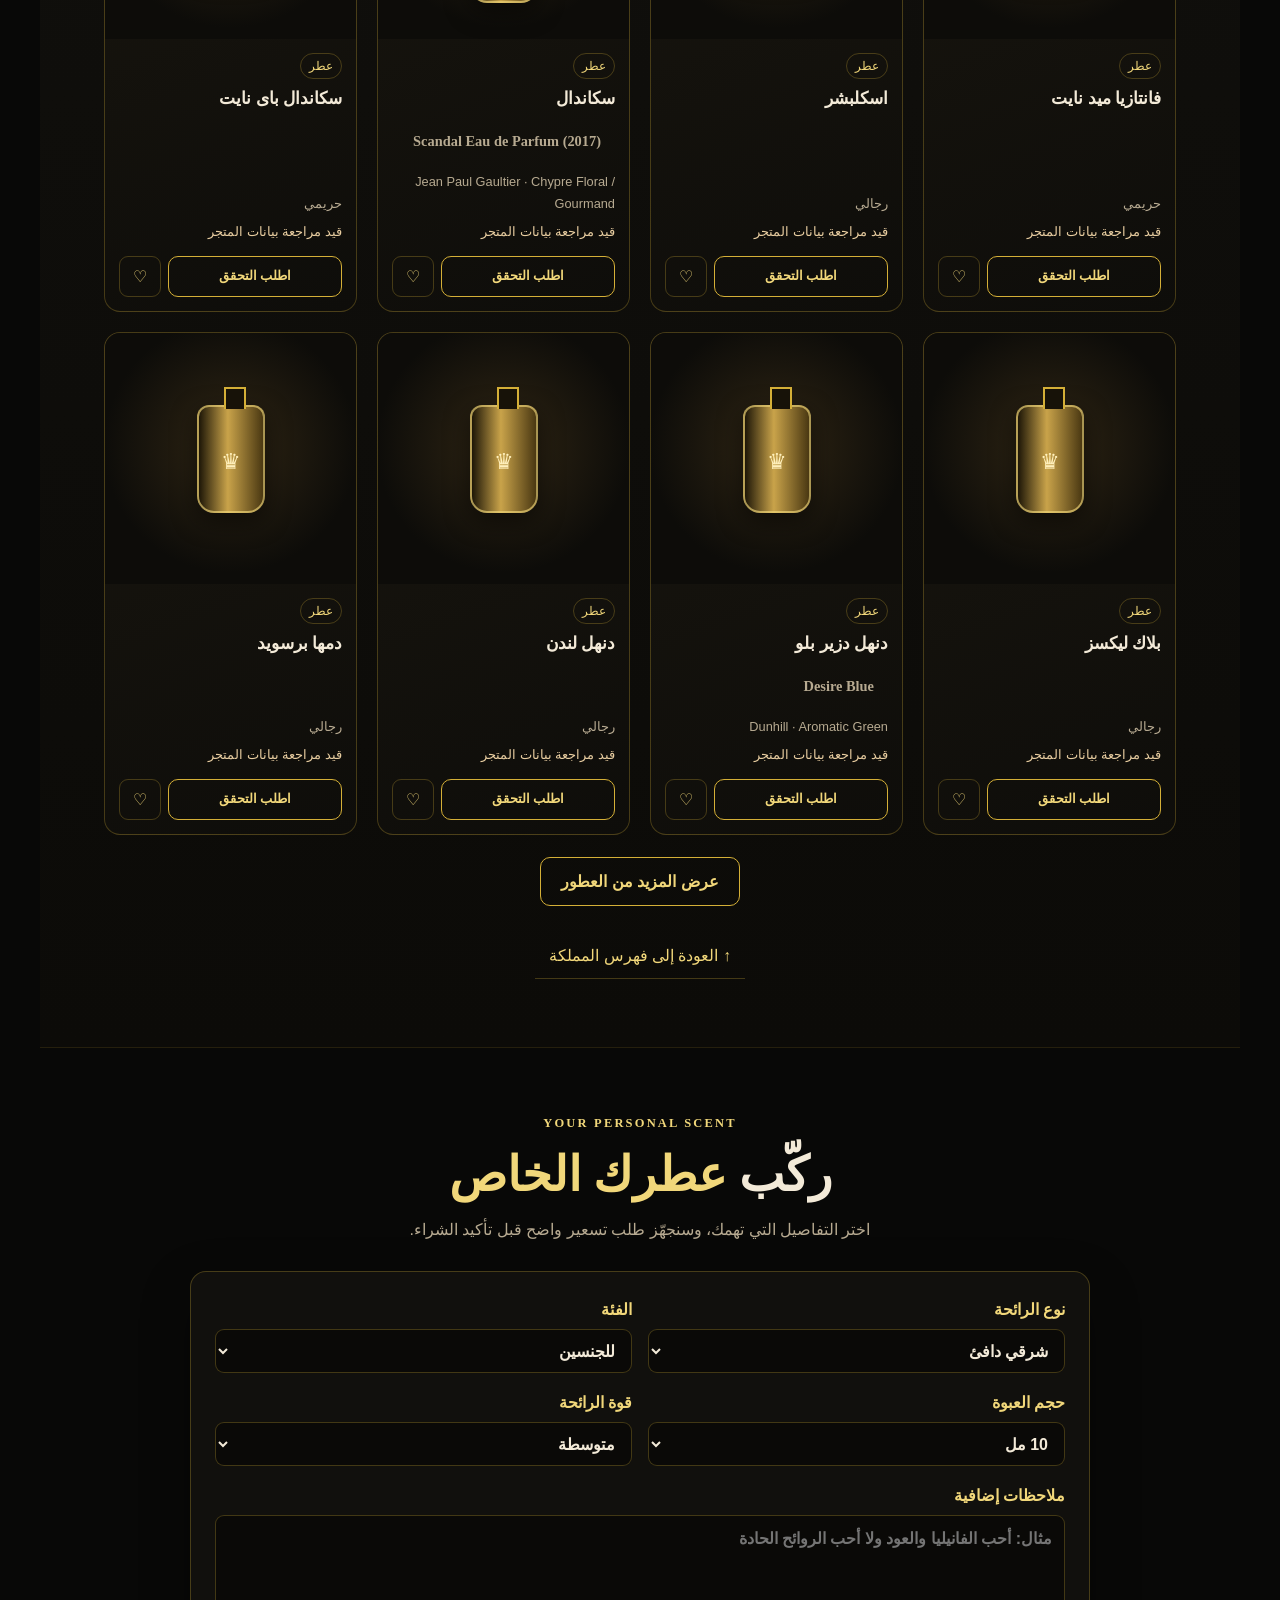
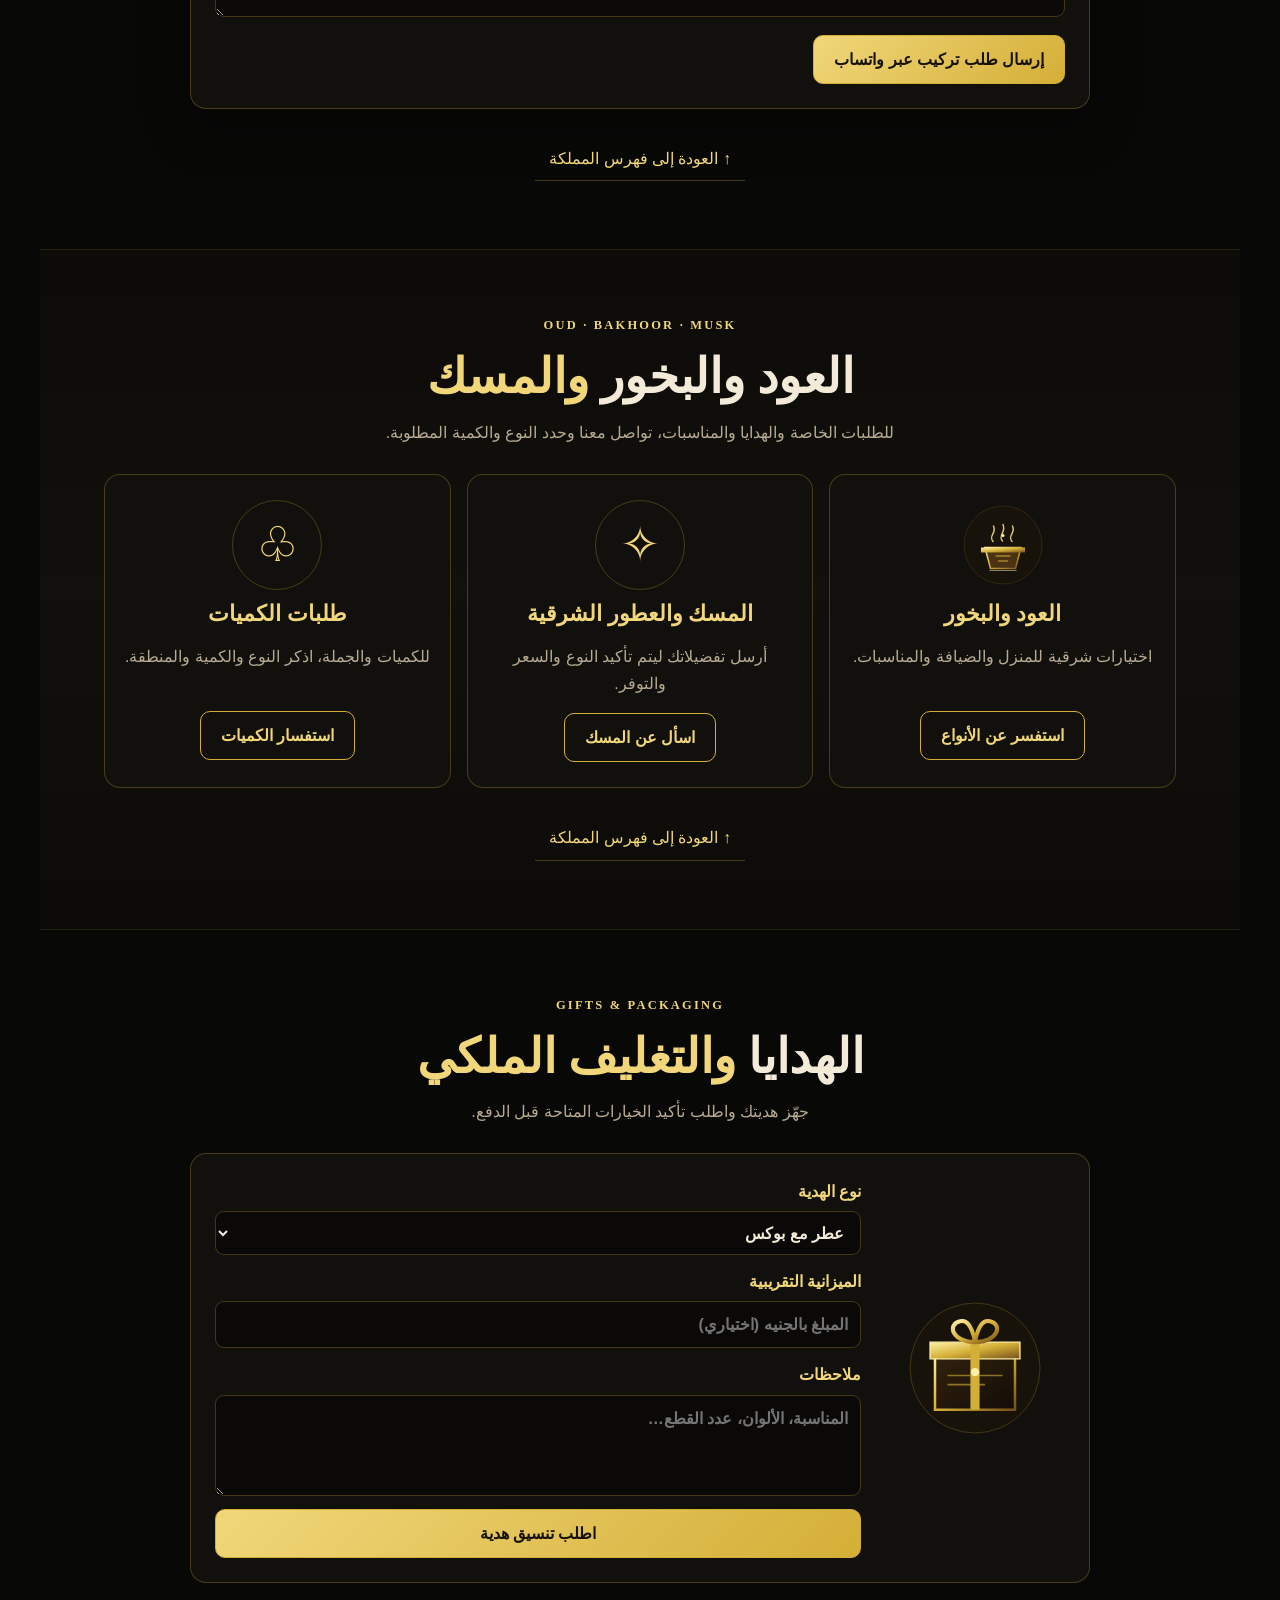
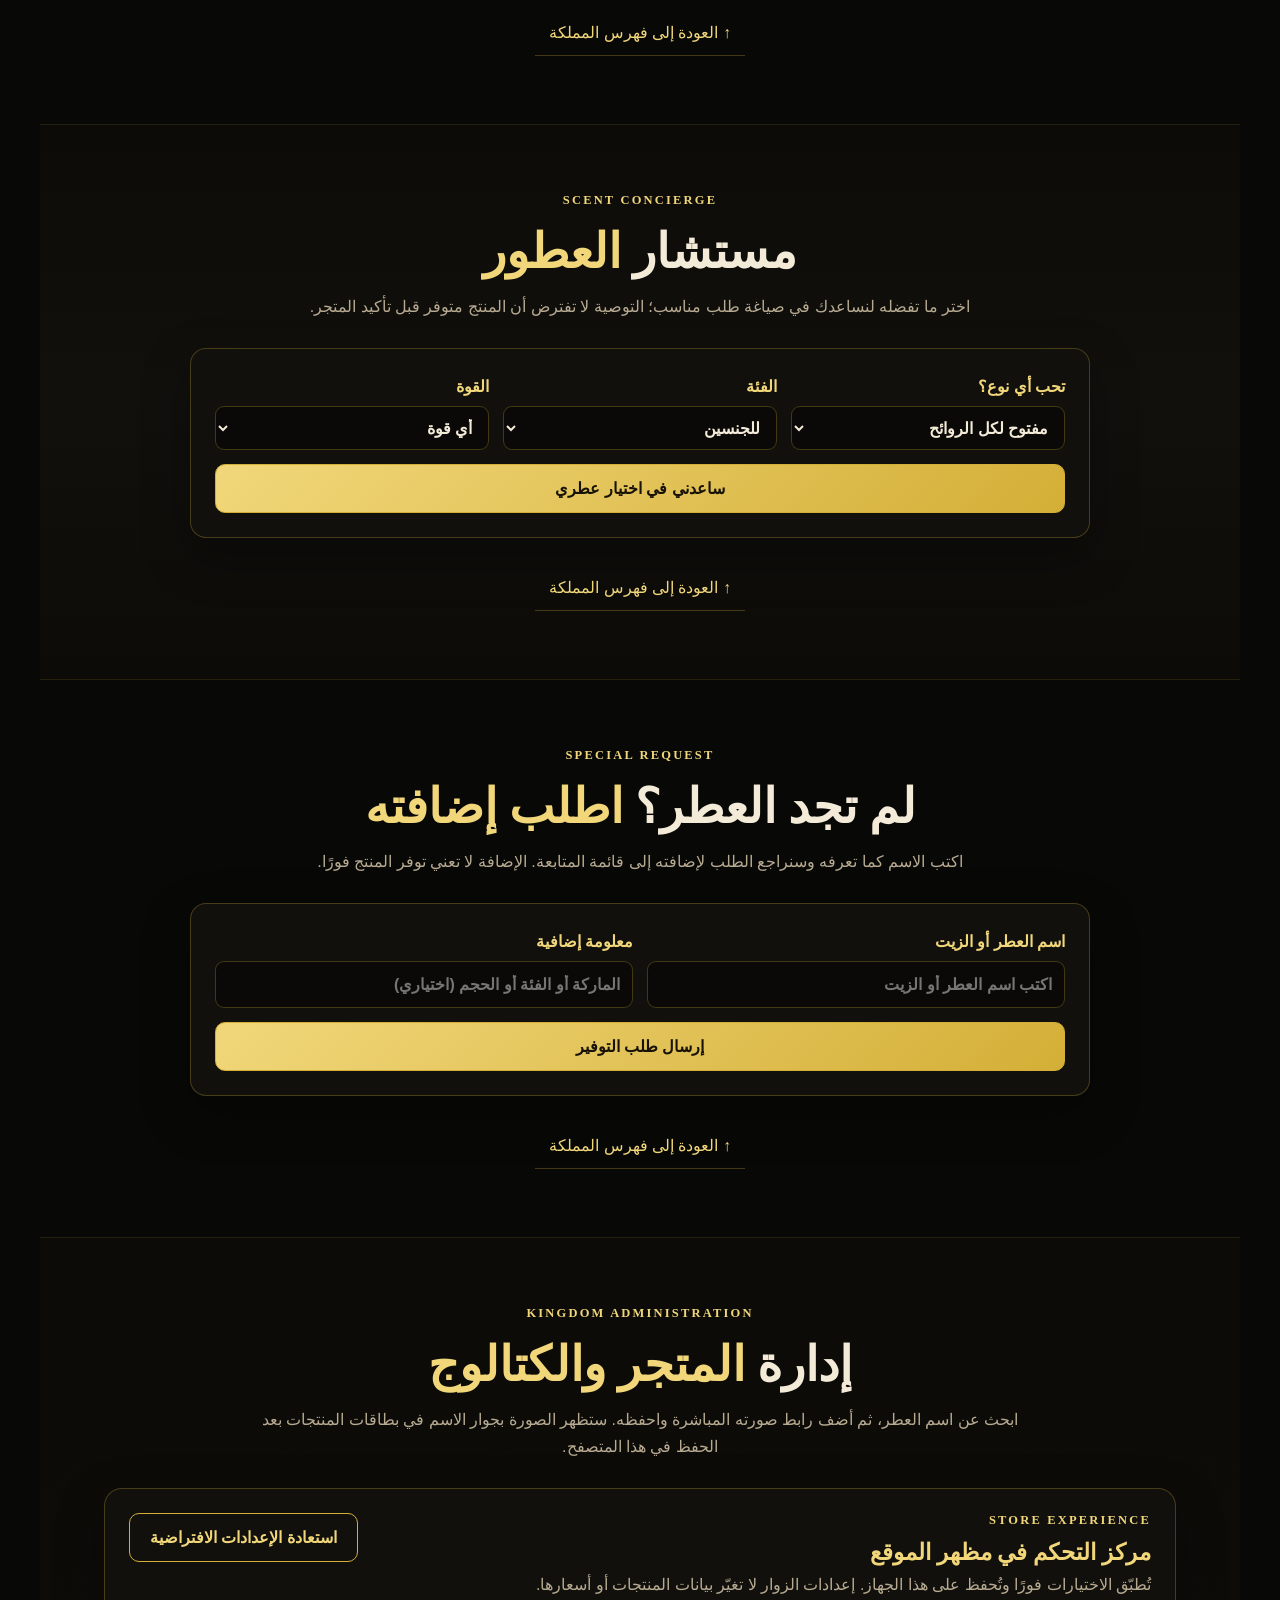
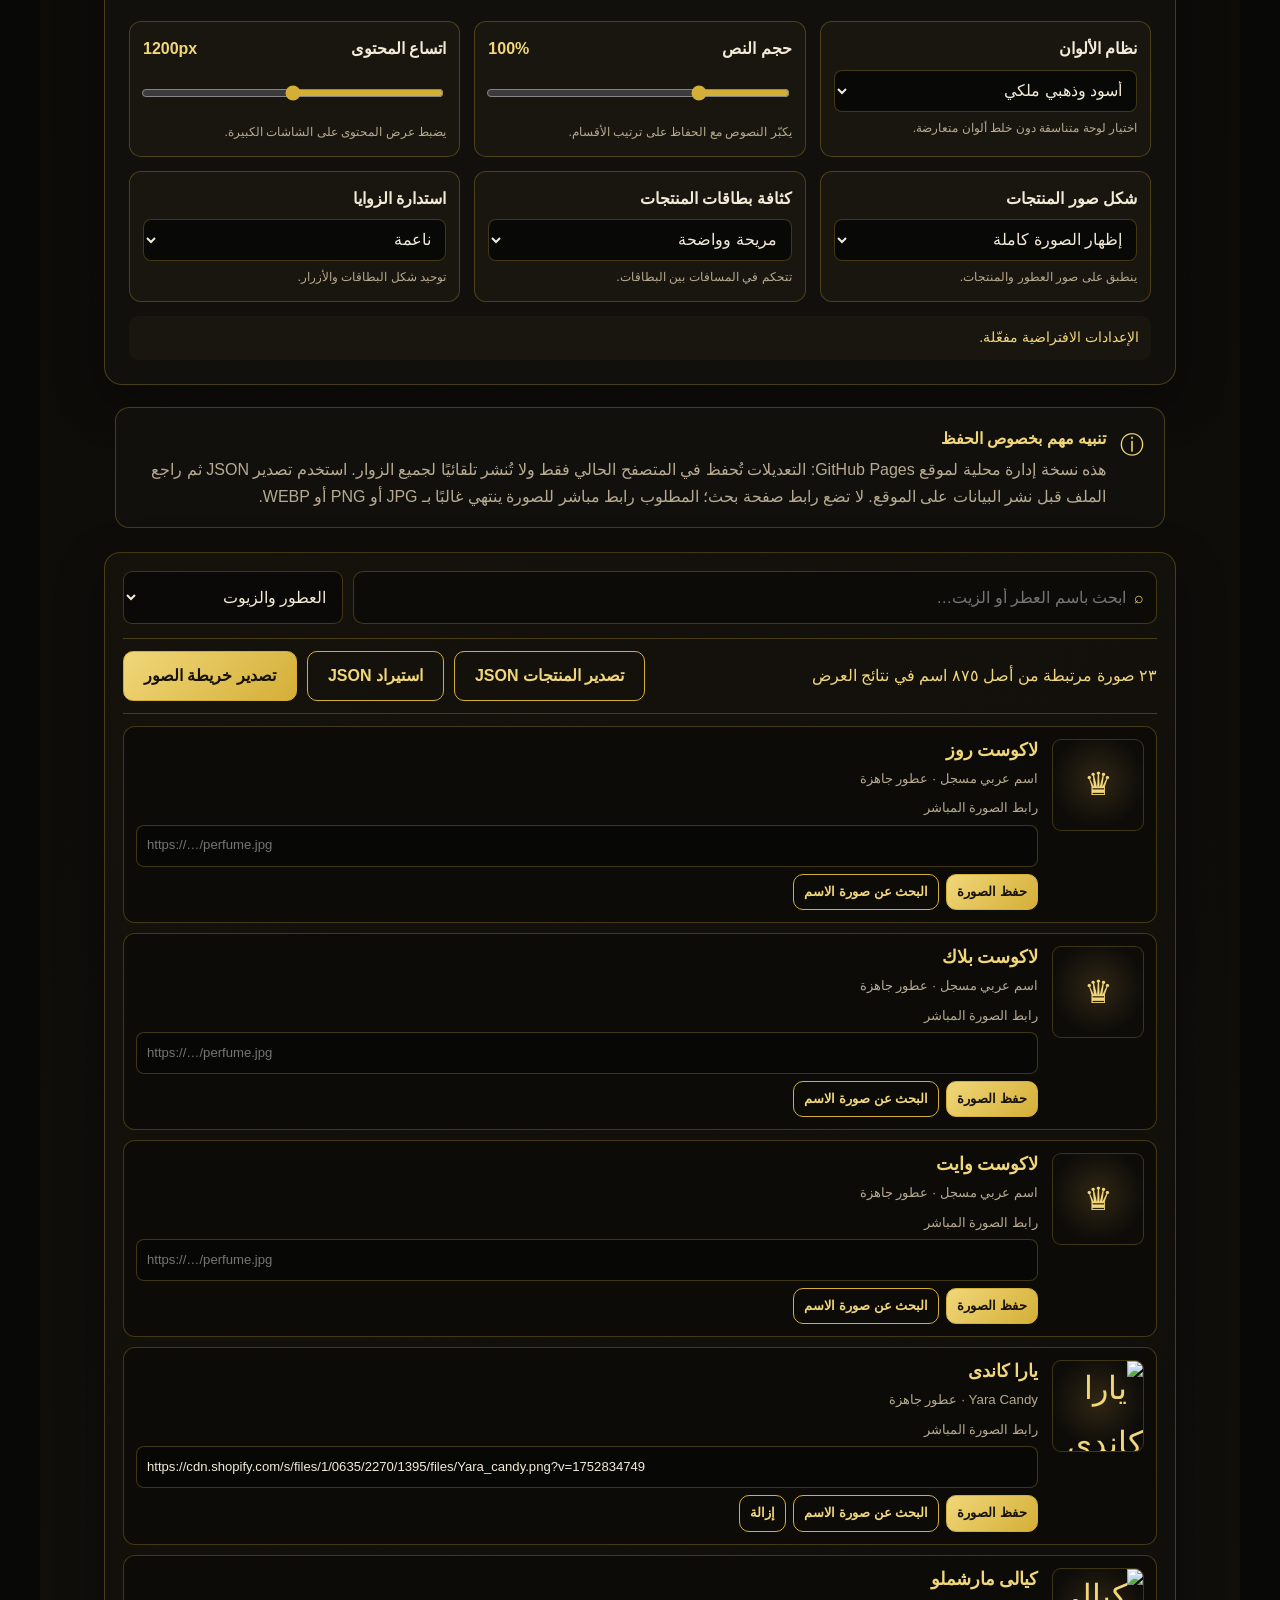
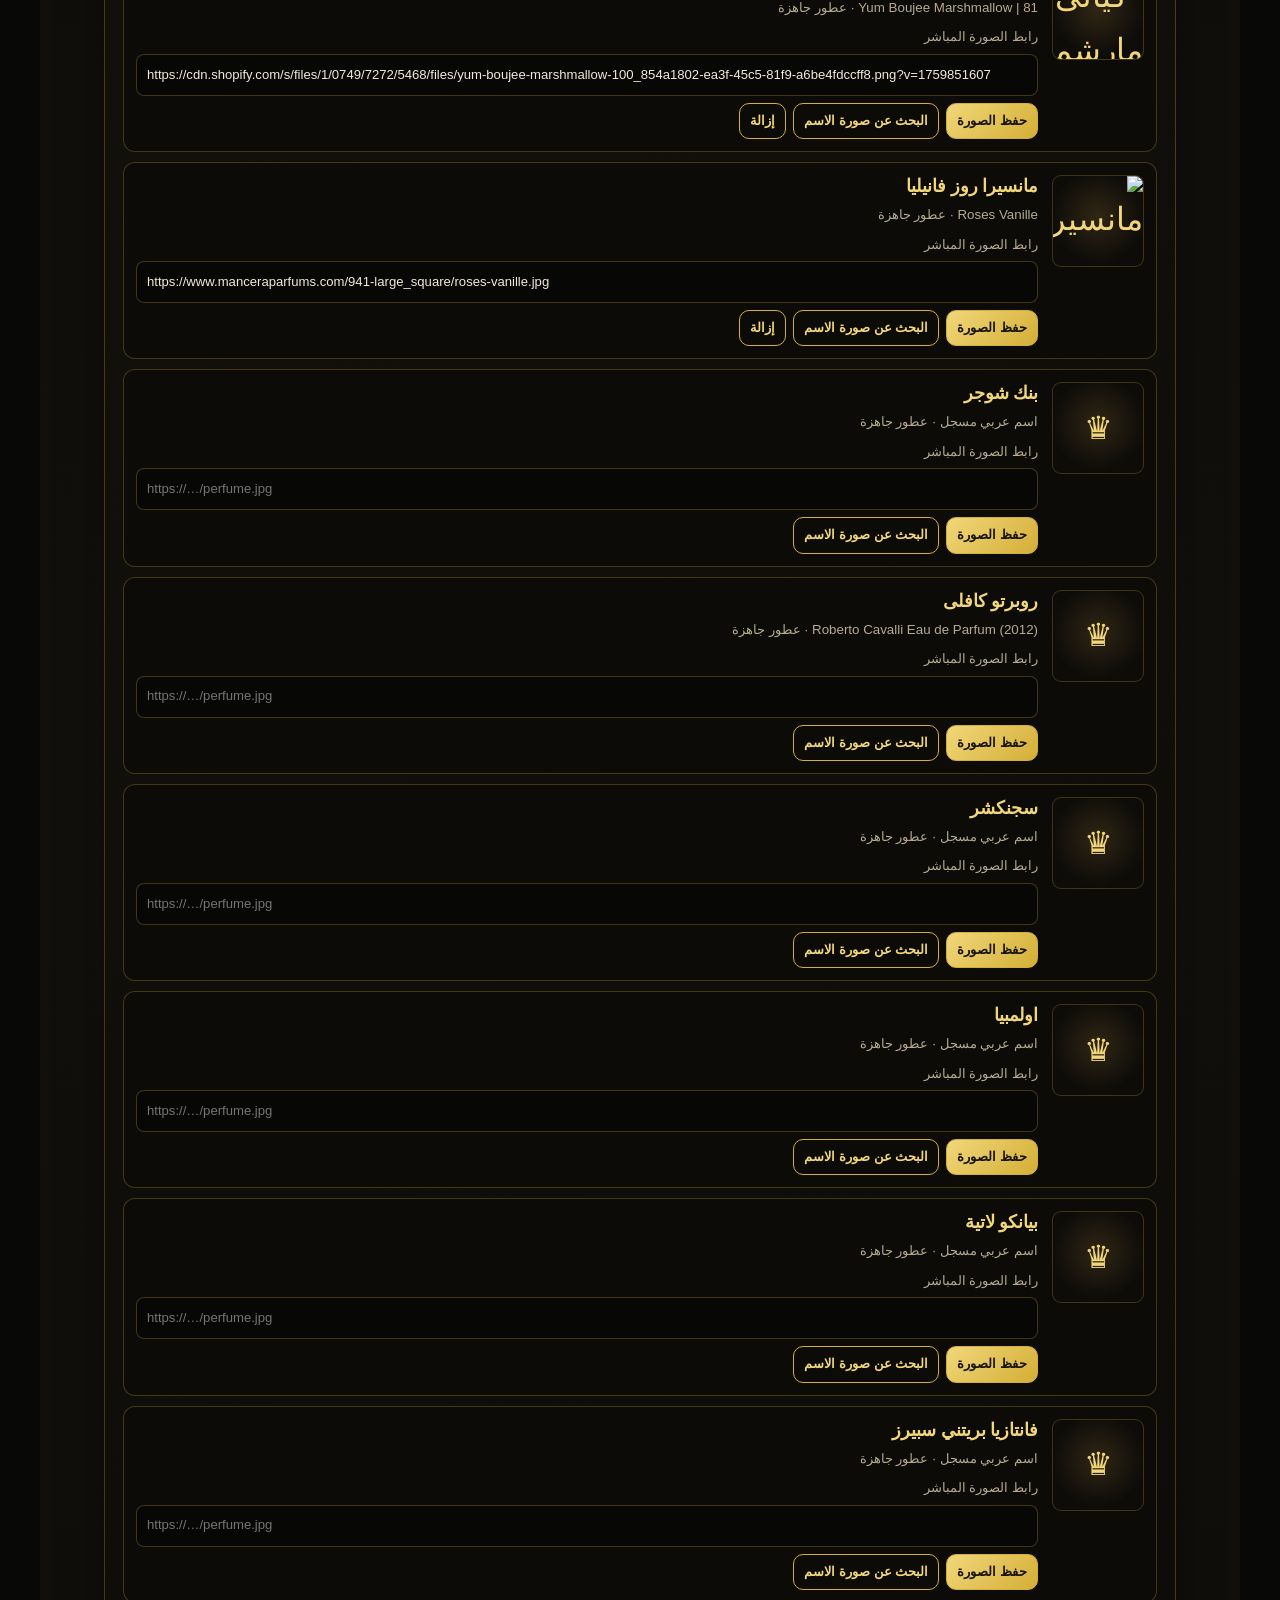
==== commit 958eb3cd: "Bust storefront asset cache for November control and catalog updates" ====
--- a/index.html
+++ b/index.html
@@ -11,7 +11,7 @@
   <link rel="preconnect" href="https://fonts.googleapis.com">
   <link rel="preconnect" href="https://fonts.gstatic.com" crossorigin>
   <link href="https://fonts.googleapis.com/css2?family=Amiri:wght@400;700&family=Cormorant+Garamond:wght@500;600;700&family=Tajawal:wght@400;500;600;700;800&display=swap" rel="stylesheet">
-  <link rel="stylesheet" href="style.css?v=fragrance-details-20261029">
+  <link rel="stylesheet" href="style.css?v=store-controls-20261105">
 </head>
 <body>
   <div class="topline"><span>♛ مملكة العطور</span><span>الإسكندرية · شارع خالد بن الوليد</span><span>يوميًا 10 ص – 12 م</span></div>
@@ -109,7 +109,7 @@
   <div class="drawer-backdrop" id="cartBackdrop" hidden><aside class="cart-drawer" role="dialog" aria-modal="true" aria-labelledby="cartTitle"><div class="drawer-head"><div><p class="eyebrow">YOUR SELECTION</p><h2 id="cartTitle">سلة التسوق</h2></div><button class="modal-close" id="closeCart" type="button" aria-label="إغلاق السلة">×</button></div><div id="cartItems"></div><div class="cart-total"><span>الإجمالي التقديري</span><b id="cartTotal">0 ج.م</b></div><p class="muted small">السعر النهائي والتوفر يؤكدهما المتجر قبل إتمام الطلب.</p><label>الاسم<input id="customerName" autocomplete="name" placeholder="اسم العميل"></label><label>رقم الهاتف<input id="customerPhone" autocomplete="tel" inputmode="tel" placeholder="رقم للتواصل"></label><label>العنوان / المنطقة<input id="customerAddress" autocomplete="street-address" placeholder="المنطقة والعنوان (اختياري)"></label><button class="btn btn-gold full-width" id="checkoutWhatsApp">متابعة الطلب عبر واتساب</button><button class="text-btn full-width" id="continueShopping">العودة للتسوق</button></aside></div>
 
   <div class="toast" id="toast" role="status" aria-live="polite" hidden></div>
-  <script src="app.js?v=fragrance-details-20261029" defer></script>
-  <script>if('serviceWorker' in navigator){window.addEventListener('load',()=>navigator.serviceWorker.register('./sw.js?v=fragrance-details-20261029').catch(()=>{}));}</script>
+  <script src="app.js?v=store-controls-20261105" defer></script>
+  <script>if('serviceWorker' in navigator){window.addEventListener('load',()=>navigator.serviceWorker.register('./sw.js?v=store-controls-20261105').catch(()=>{}));}</script>
 </body>
 </html>
--- a/style.css
+++ b/style.css
@@ -39,3 +39,27 @@
 .note-source{color:var(--gold2);text-decoration:underline;text-underline-offset:3px;font-size:.84rem}
 .note-disclaimer{padding:9px 11px;border:1px solid var(--line);border-radius:8px}
 @media(max-width:520px){.detail-visual>img{height:230px}.note-pyramid{padding:11px}.note-level{padding:9px}.note-level p,.note-profile{font-size:.85rem}}
+
+/* Kingdom control center: readable responsive settings */
+:root{font-size:var(--font-scale,100%)}
+.section-head,.hero-desc,.notice-box p,.product-card p,.contact-card p{overflow-wrap:anywhere}
+.section{max-width:var(--content-width,1200px);margin-inline:auto}
+.product-grid,.oil-grid{gap:var(--card-gap,20px)}
+.product-card,.oil-card,.index-card,.contact-card,.admin-panel,.modal-card{border-radius:var(--card-radius,16px)}
+:root[data-image-fit="cover"] .product-card img,:root[data-image-fit="cover"] .oil-card img{object-fit:cover}
+:root[data-image-fit="contain"] .product-card img,:root[data-image-fit="contain"] .oil-card img{object-fit:contain}
+:root[data-density="compact"] .product-card,:root[data-density="compact"] .oil-card{padding:10px}
+.control-center{margin:22px 0;padding:clamp(14px,2.5vw,24px);border:1px solid var(--line);border-radius:18px;background:var(--panel);box-shadow:var(--shadow)}
+.control-center-head{display:flex;align-items:flex-start;justify-content:space-between;gap:18px;flex-wrap:wrap;margin-bottom:18px}
+.control-center-head h3{margin:0;color:var(--gold2);font:700 1.45rem Amiri,serif}
+.control-center-head p:not(.eyebrow){margin:5px 0;color:var(--muted);max-width:720px}
+.settings-grid{display:grid;grid-template-columns:repeat(3,minmax(0,1fr));gap:14px}
+.setting-field{display:flex;flex-direction:column;gap:7px;min-width:0;padding:13px;border:1px solid var(--line);border-radius:12px;background:var(--panel2)}
+.setting-field>span{display:flex;justify-content:space-between;gap:8px;color:var(--text);font-weight:800}
+.setting-field>span b{color:var(--gold2);font-variant-numeric:tabular-nums}
+.setting-field select,.setting-field input{width:100%;min-height:42px;padding:7px 10px;border:1px solid var(--line);border-radius:8px;background:var(--bg);color:var(--text)}
+.setting-field input[type=range]{padding:0;accent-color:var(--gold)}
+.setting-field small{color:var(--muted);font-size:.78rem;line-height:1.6}
+.settings-status{margin-top:14px;padding:10px 12px;border-radius:9px;background:var(--panel2);color:var(--gold2);font-size:.88rem}
+@media(max-width:850px){.settings-grid{grid-template-columns:repeat(2,minmax(0,1fr))}}
+@media(max-width:520px){.settings-grid{grid-template-columns:1fr}.control-center-head .btn{width:100%}.setting-field{padding:11px}}
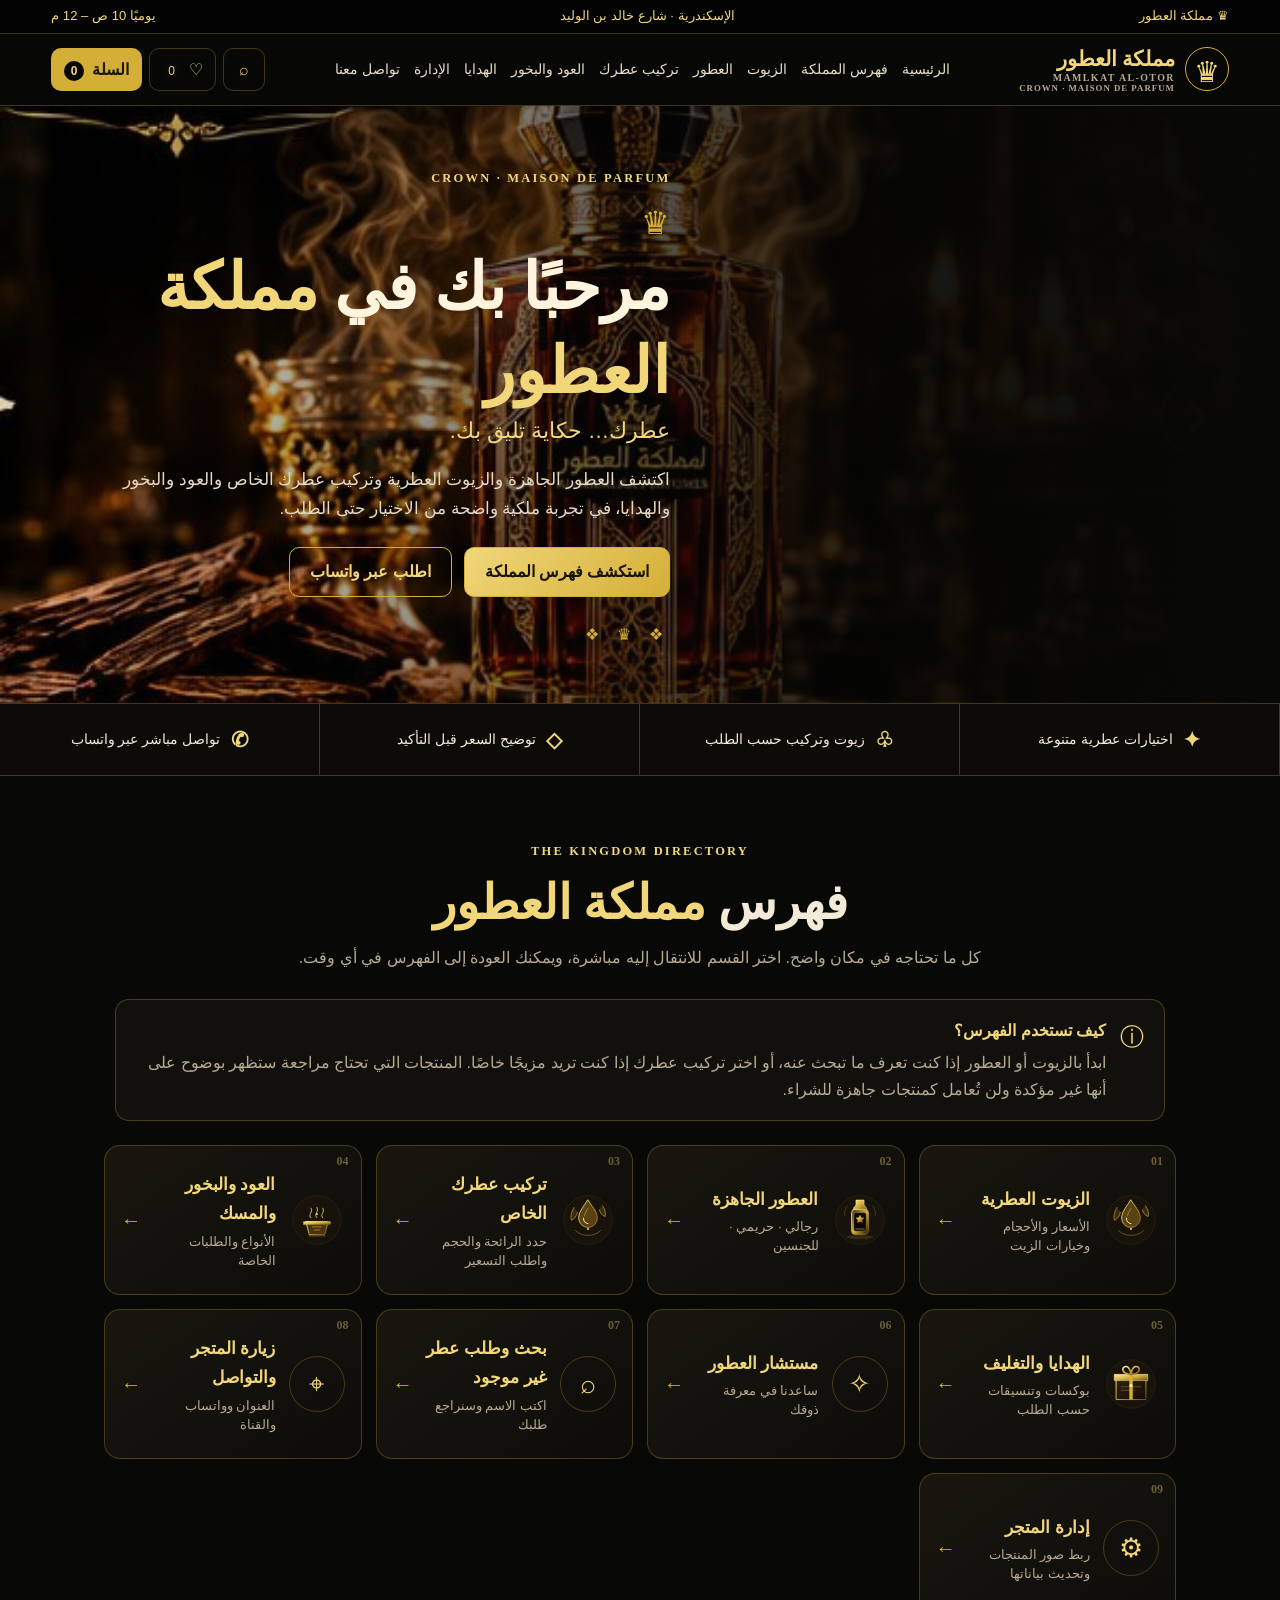
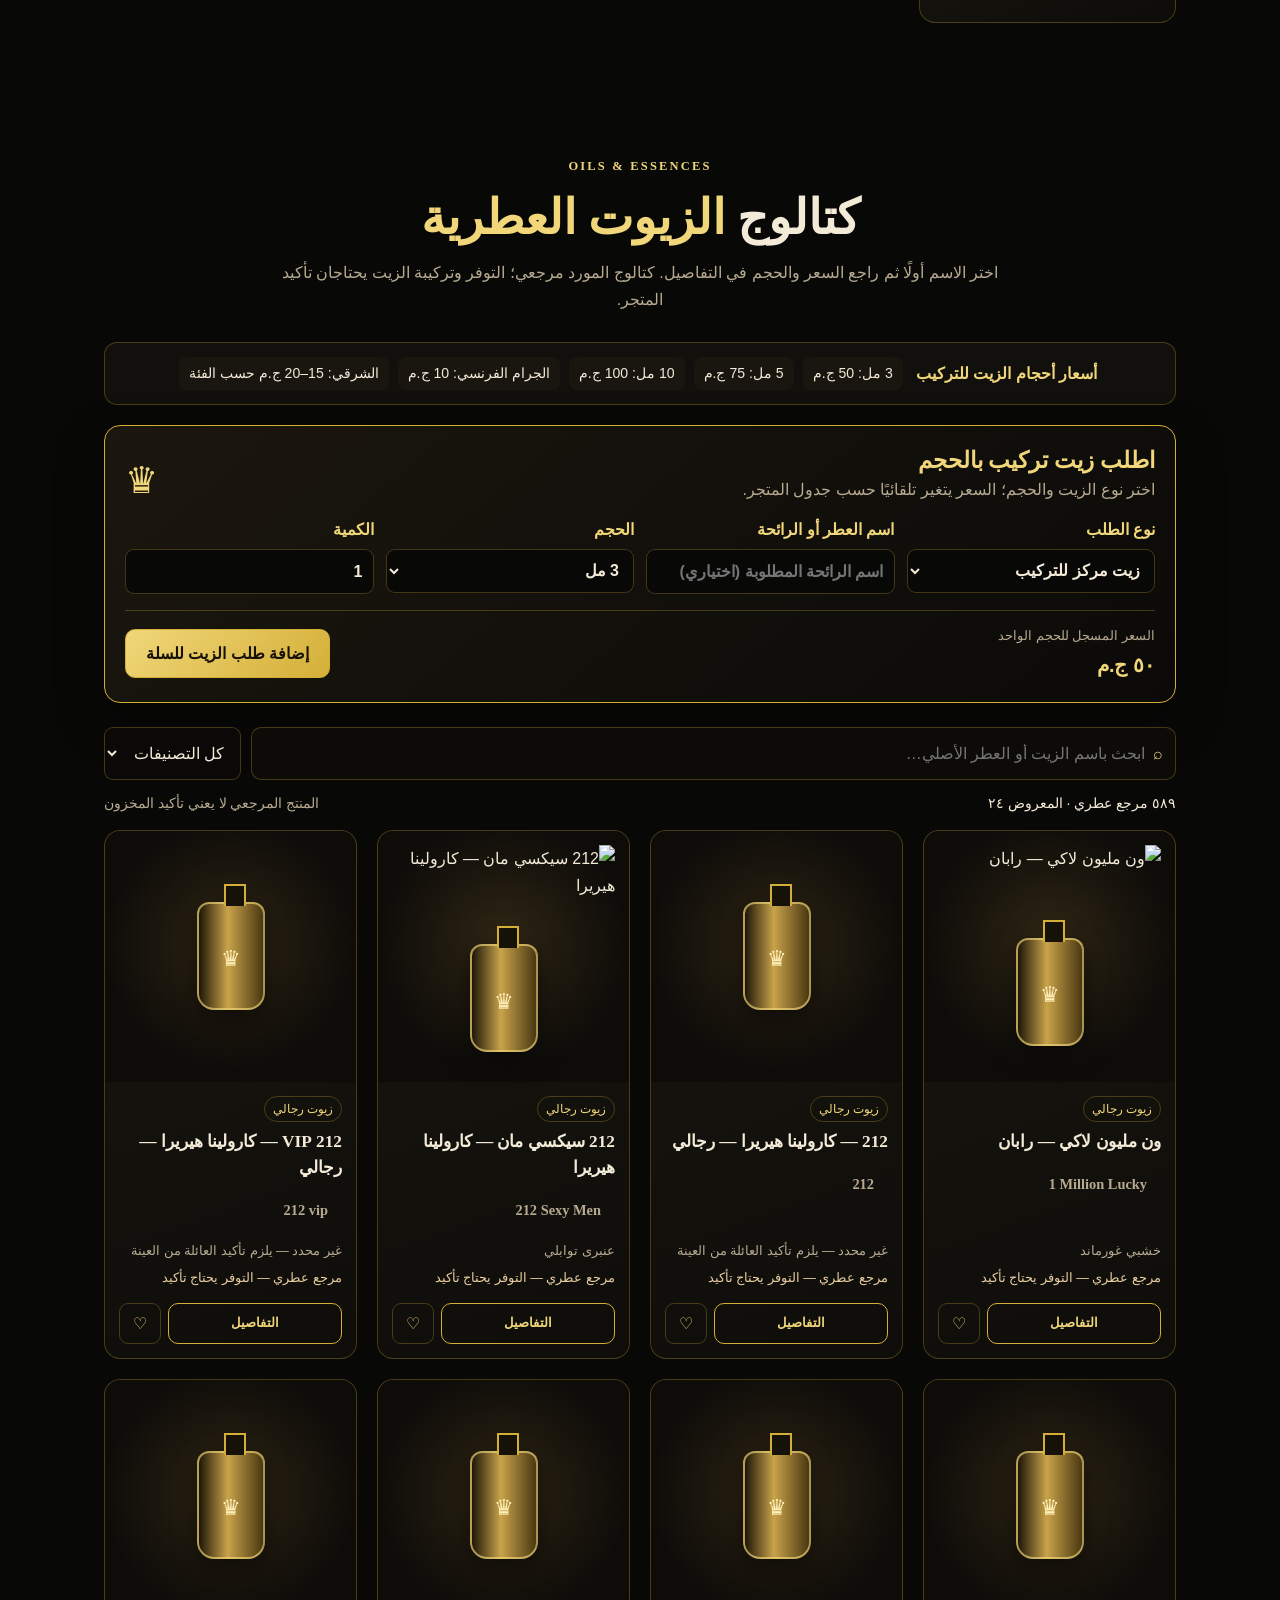
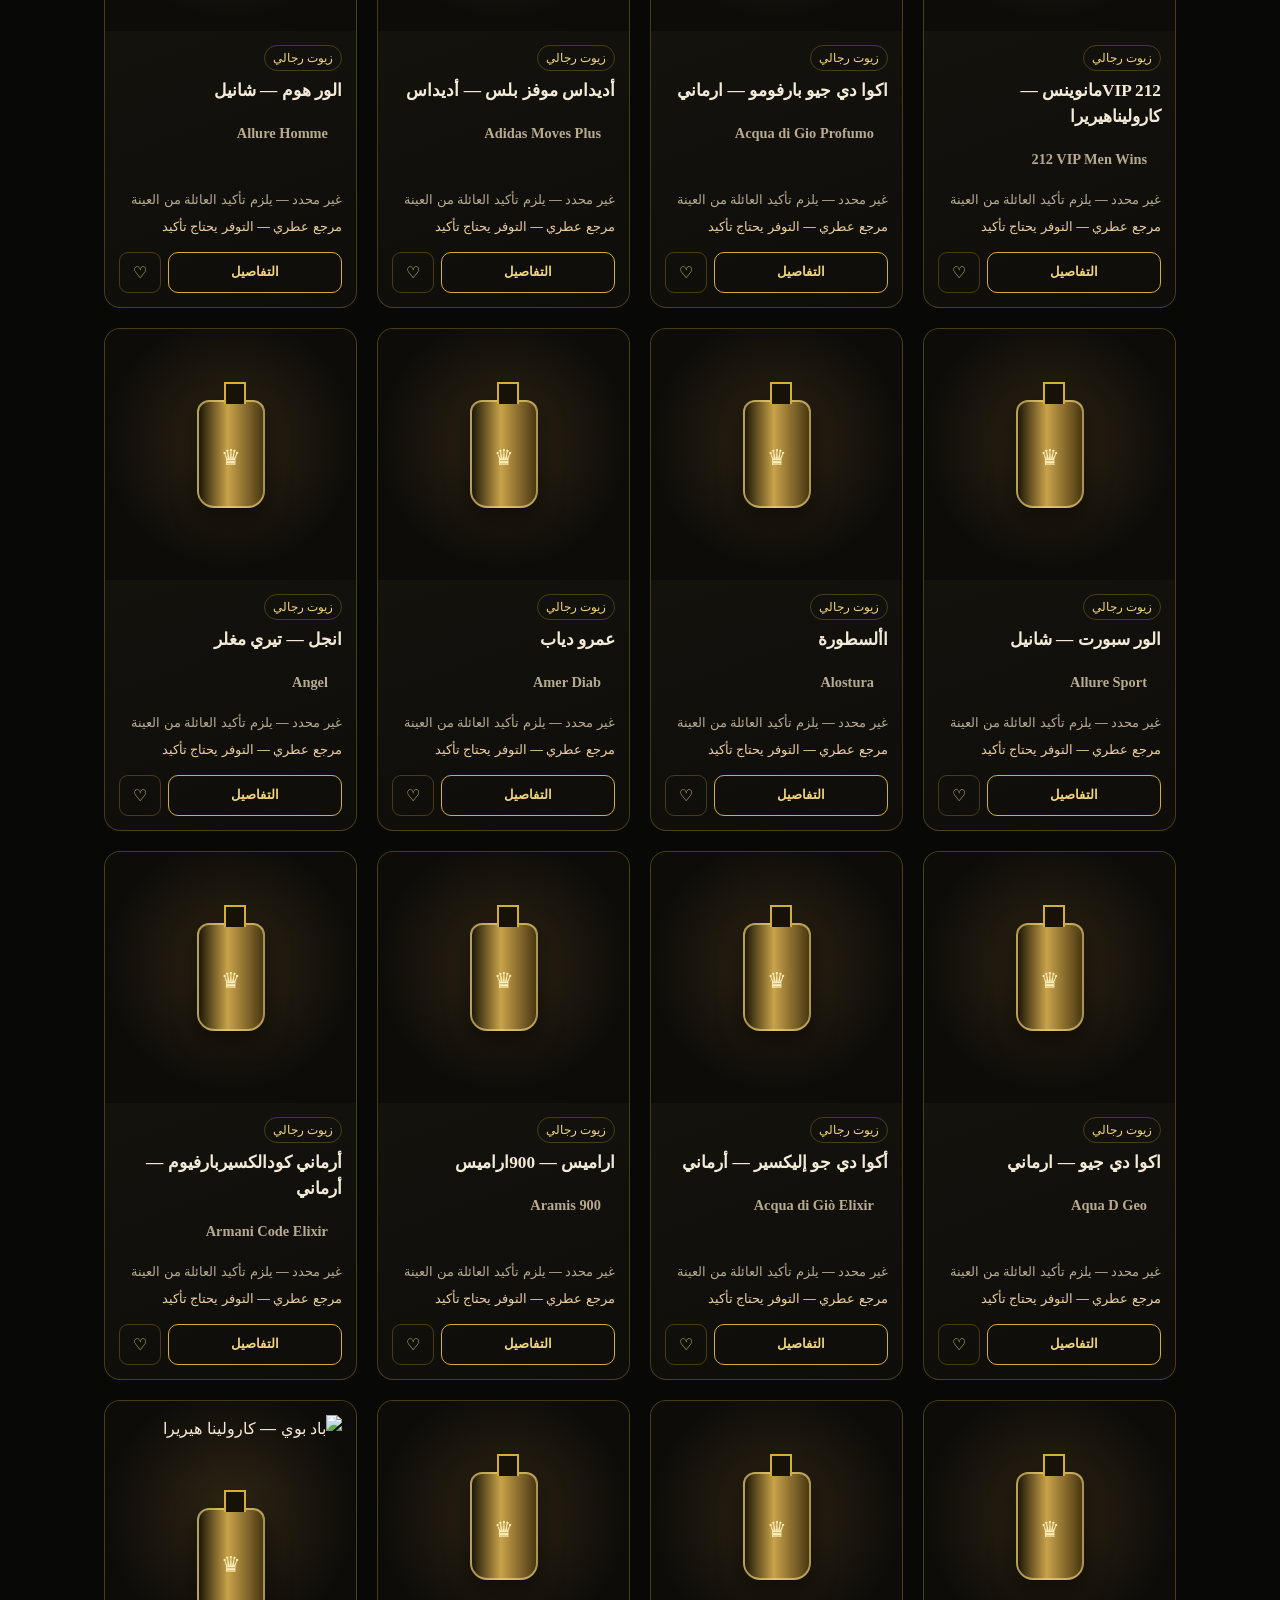
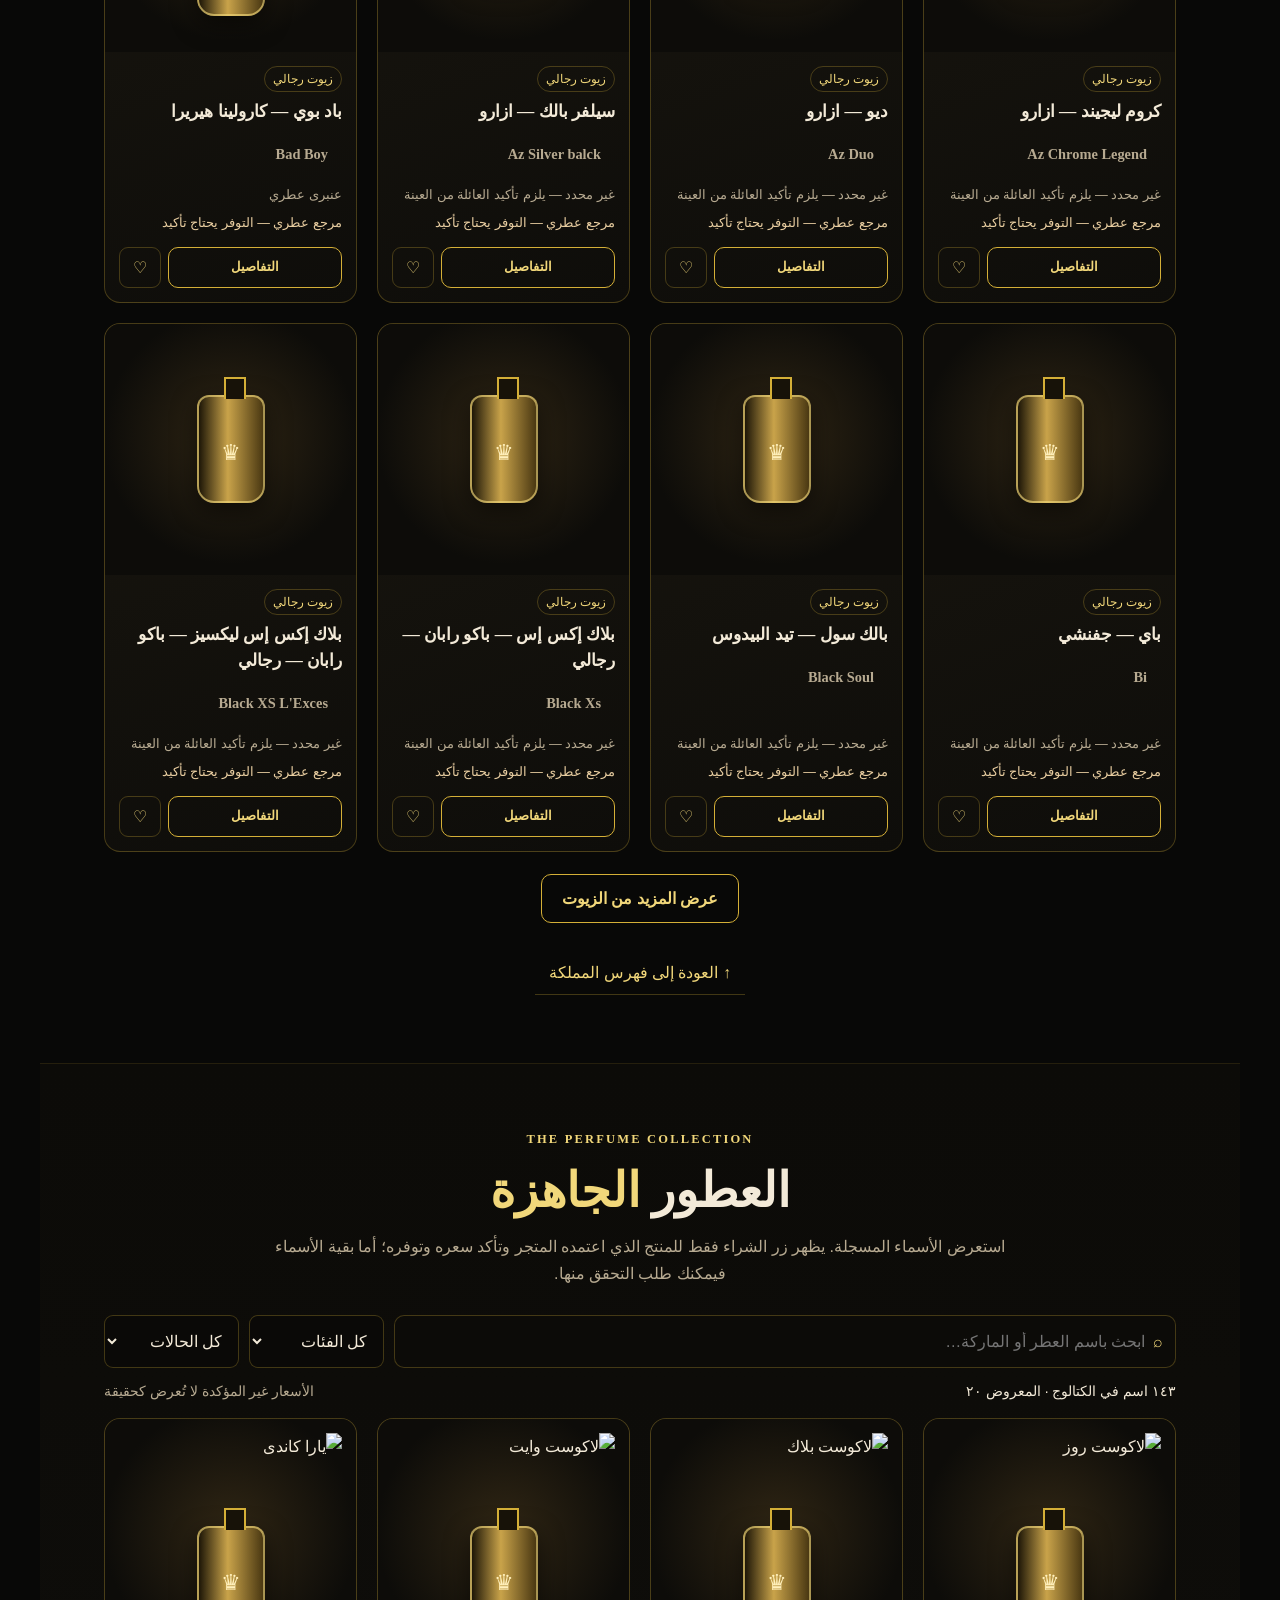
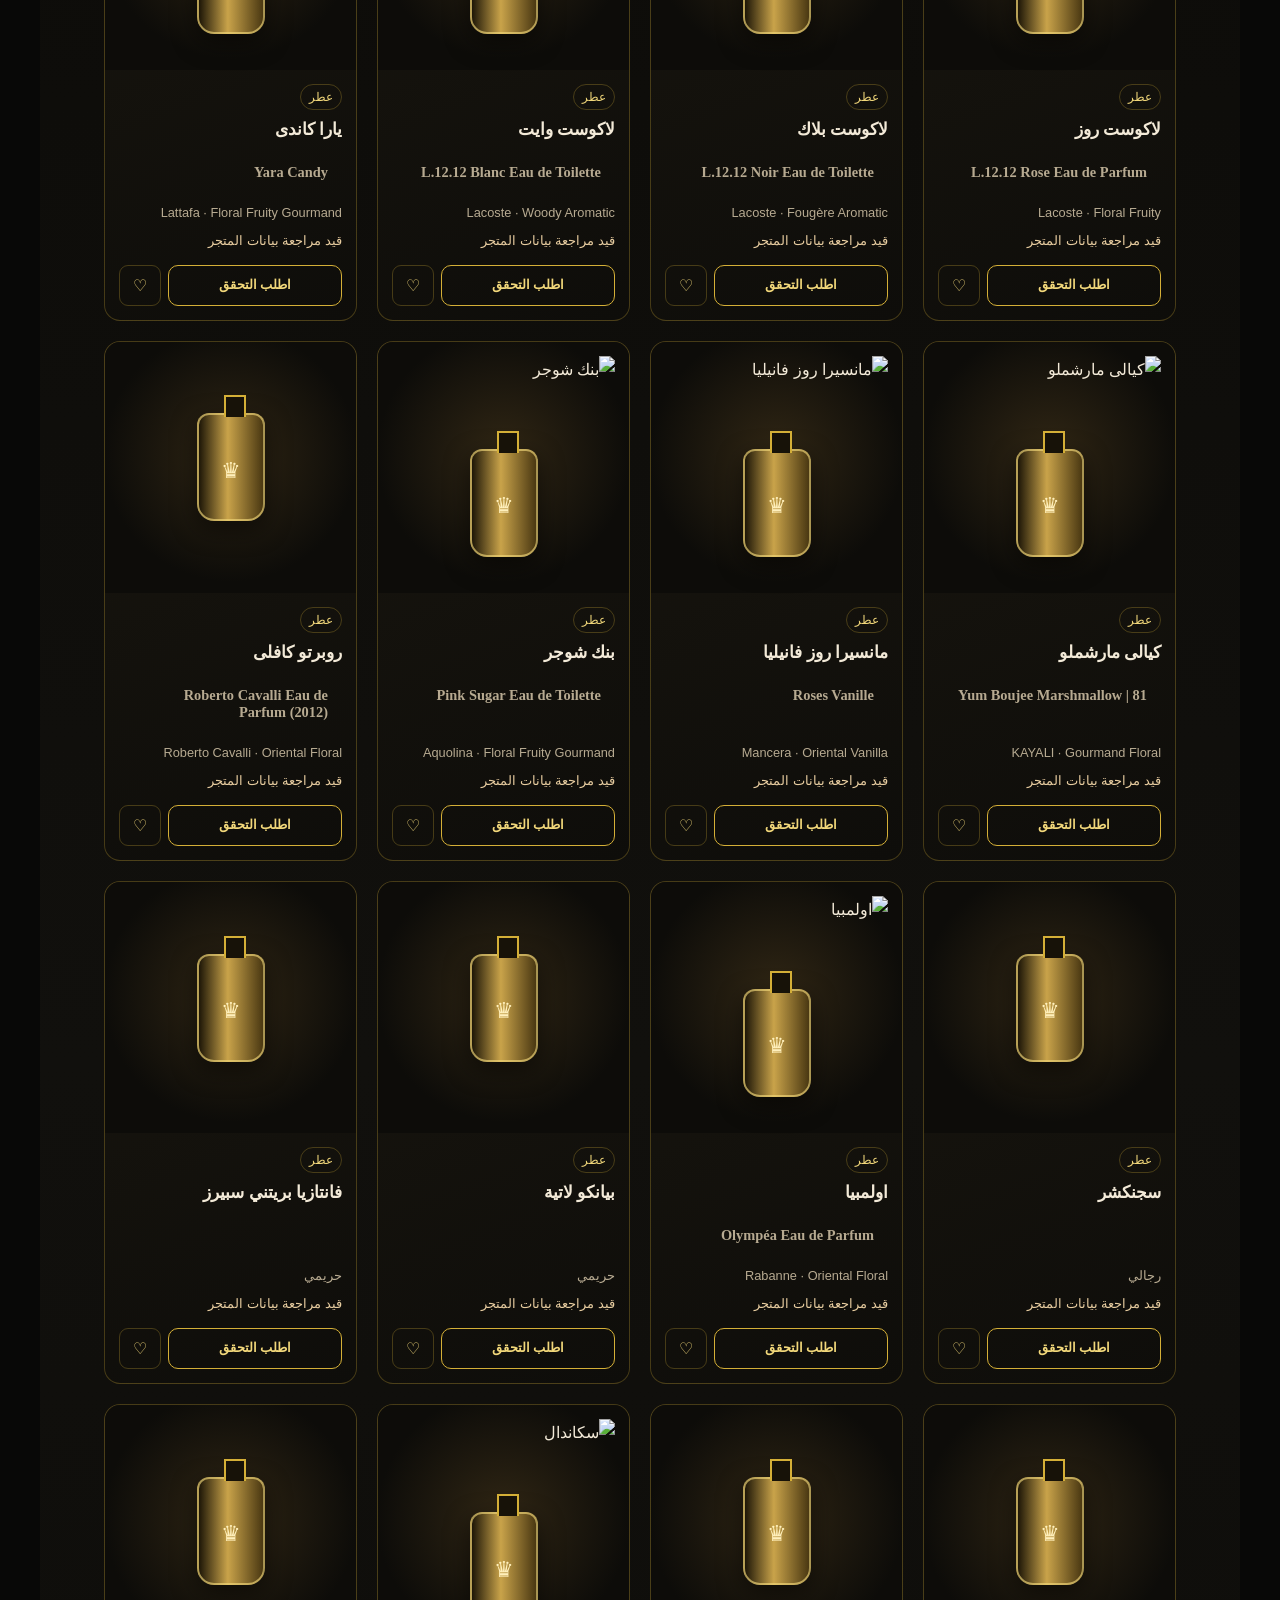
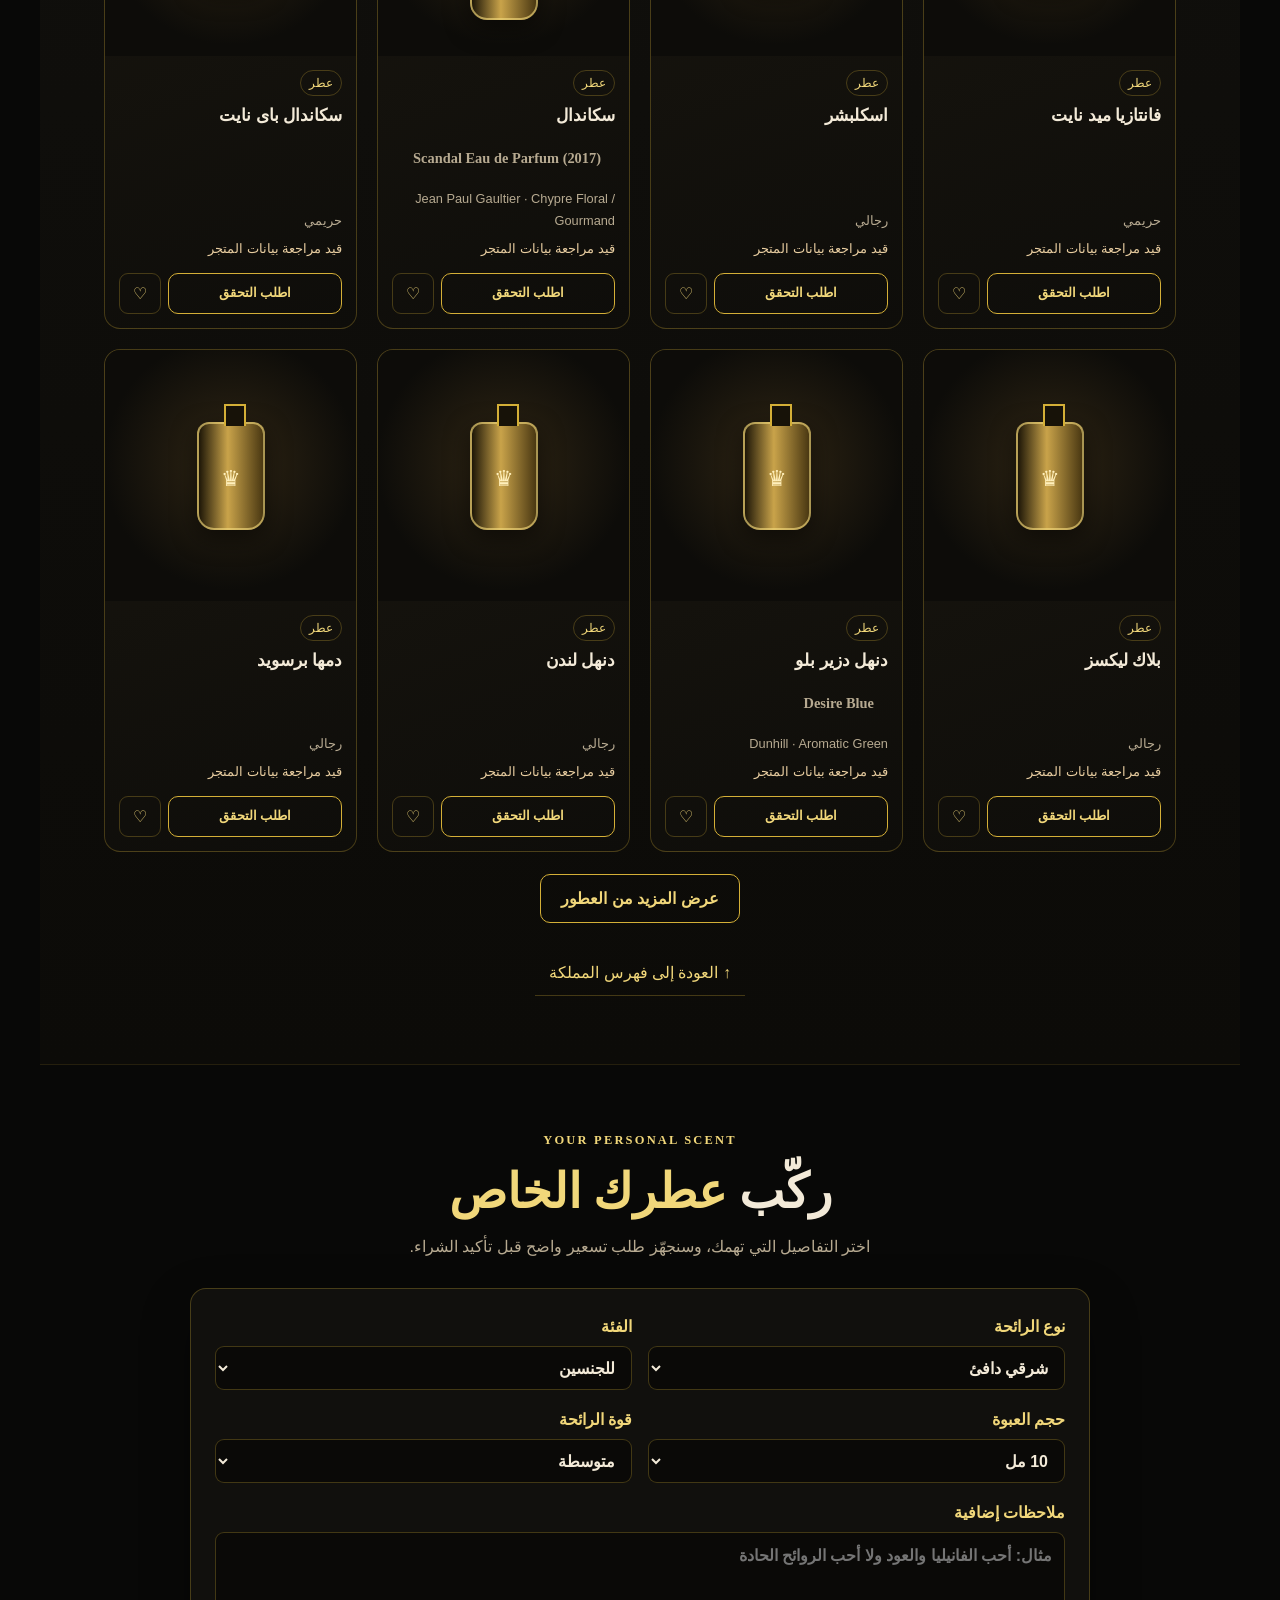
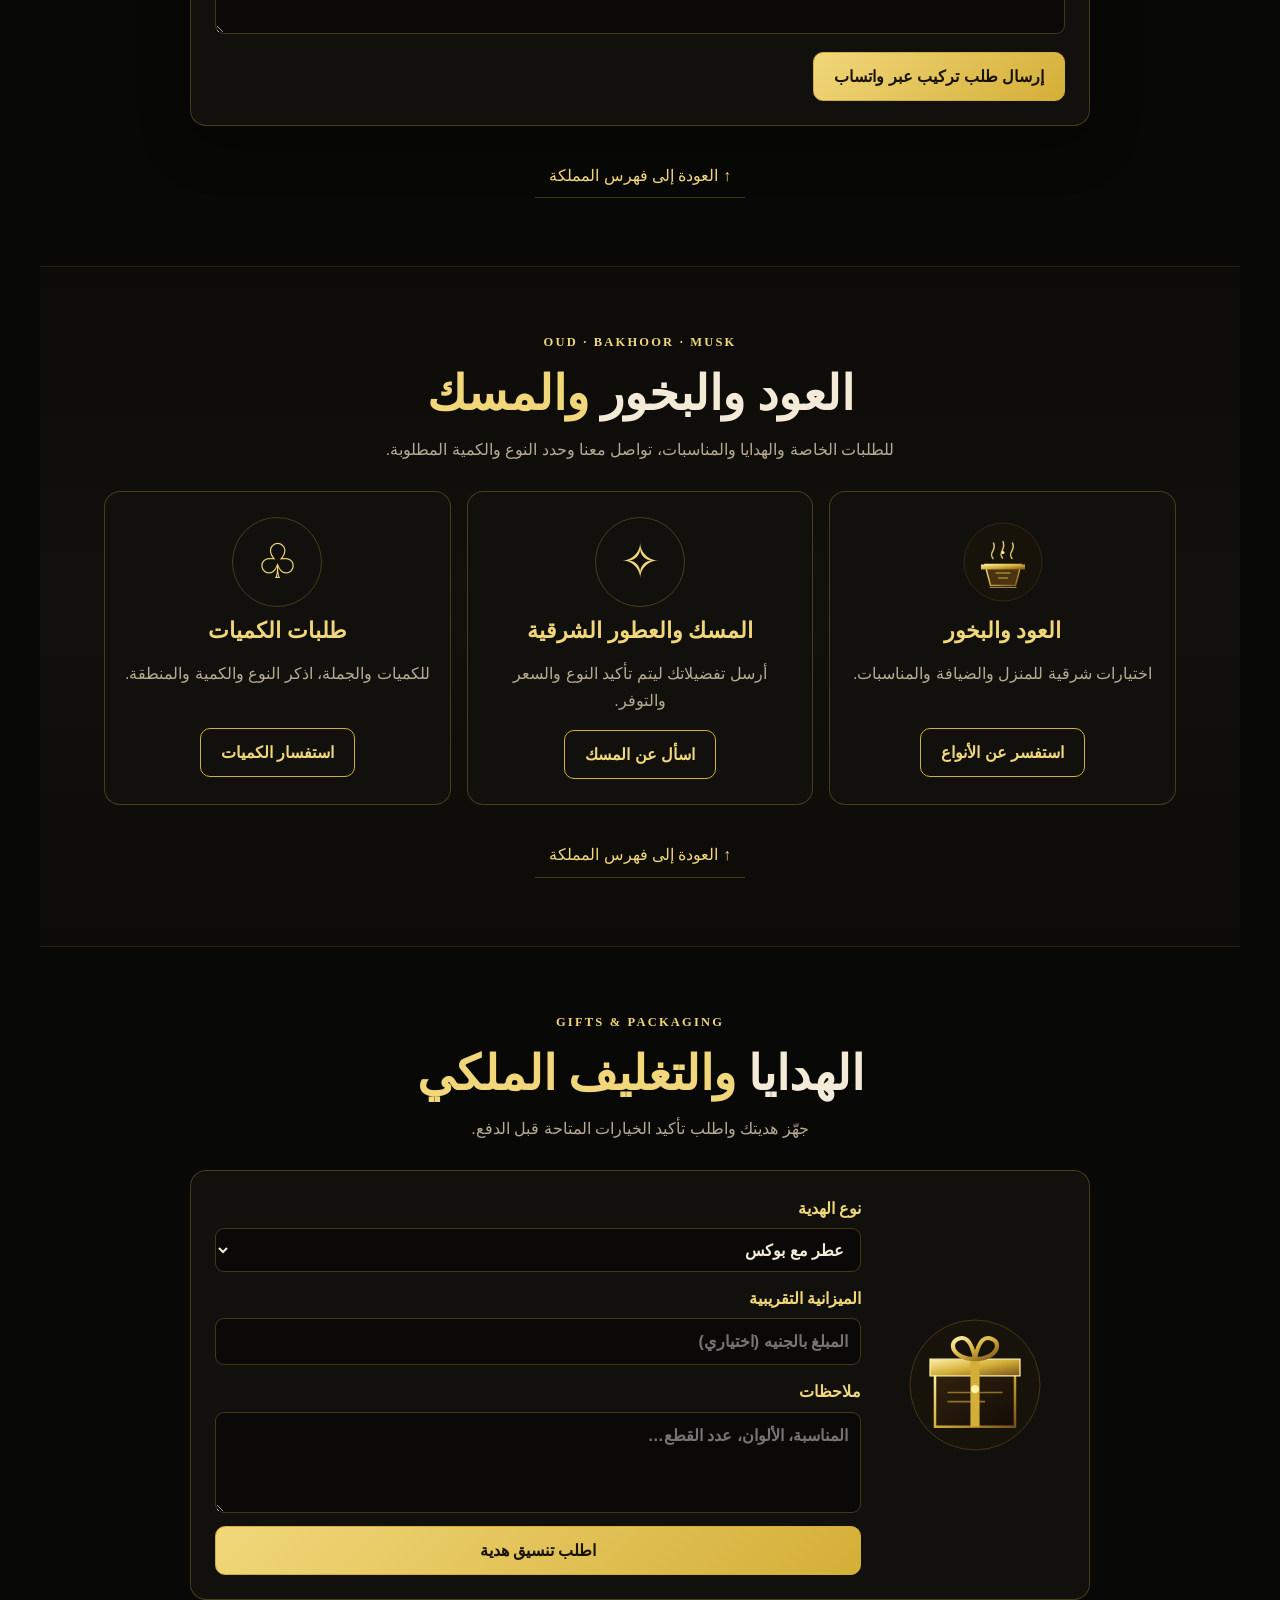
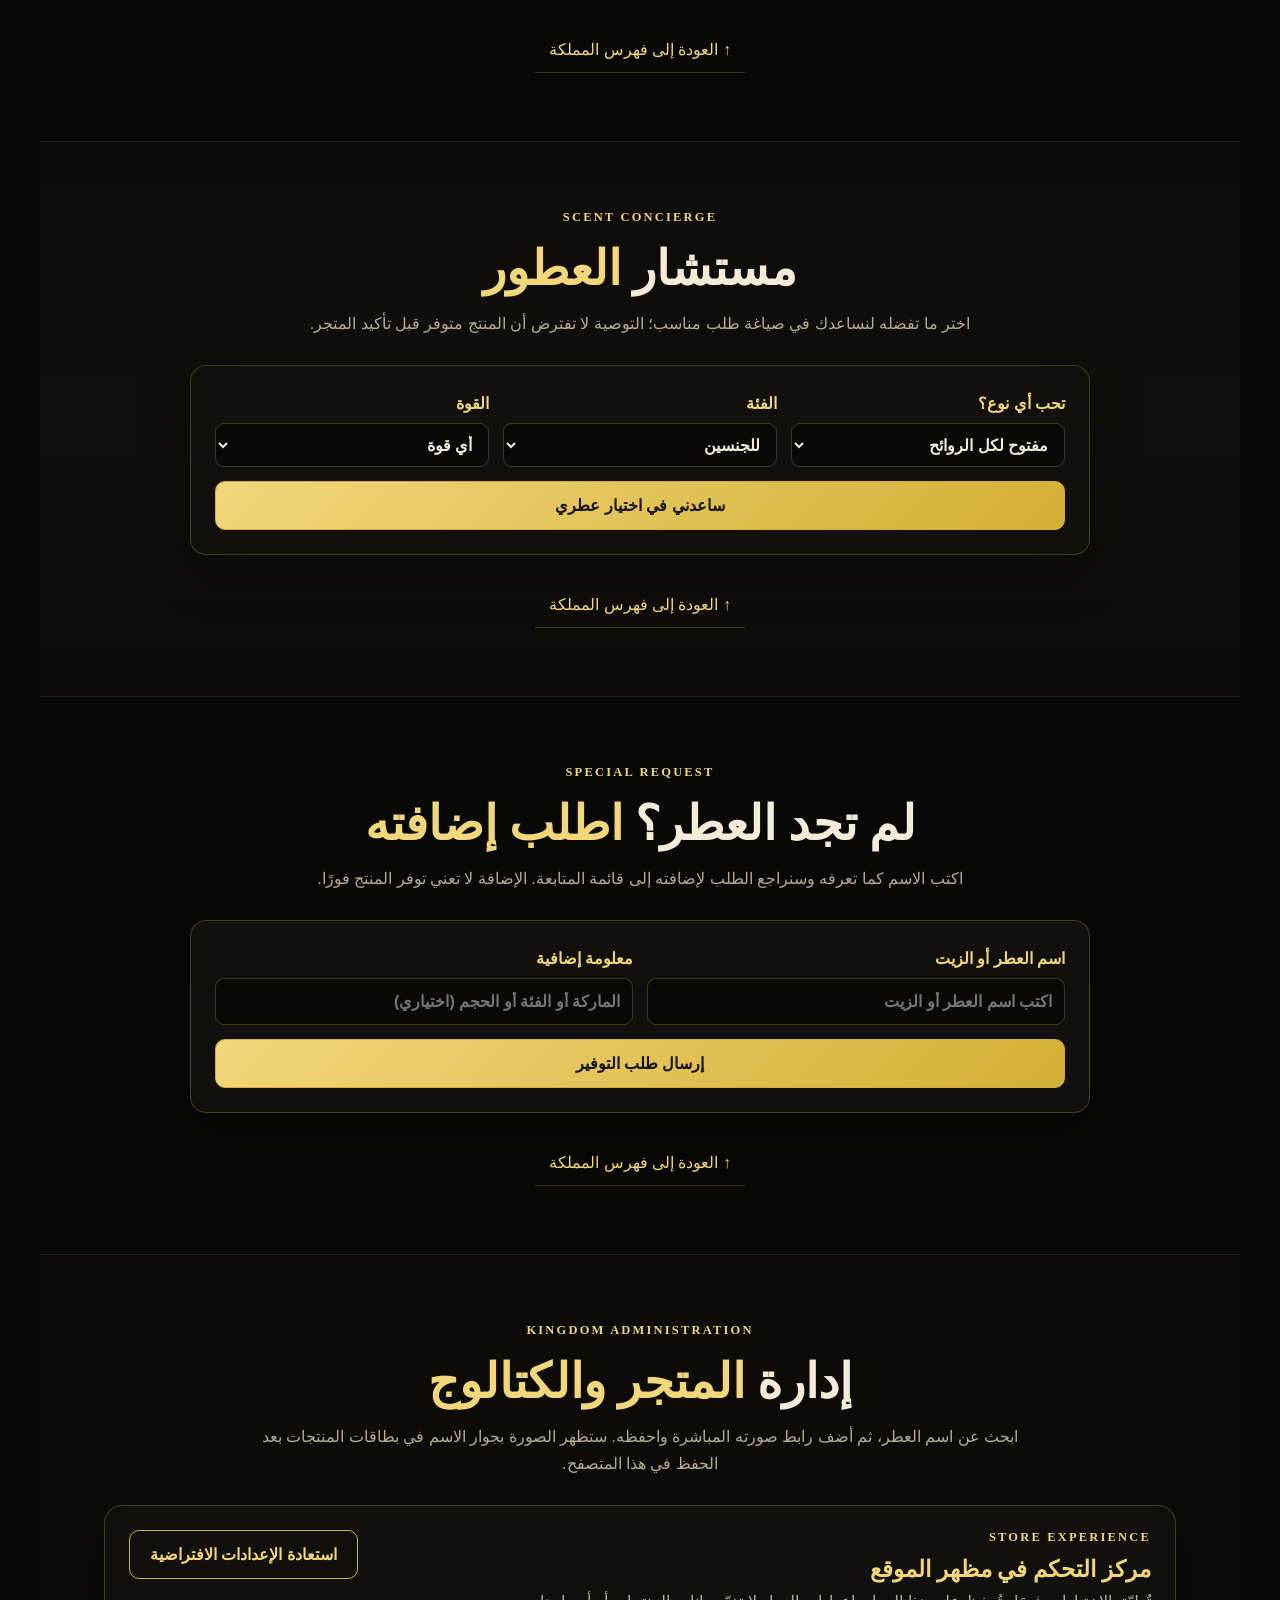
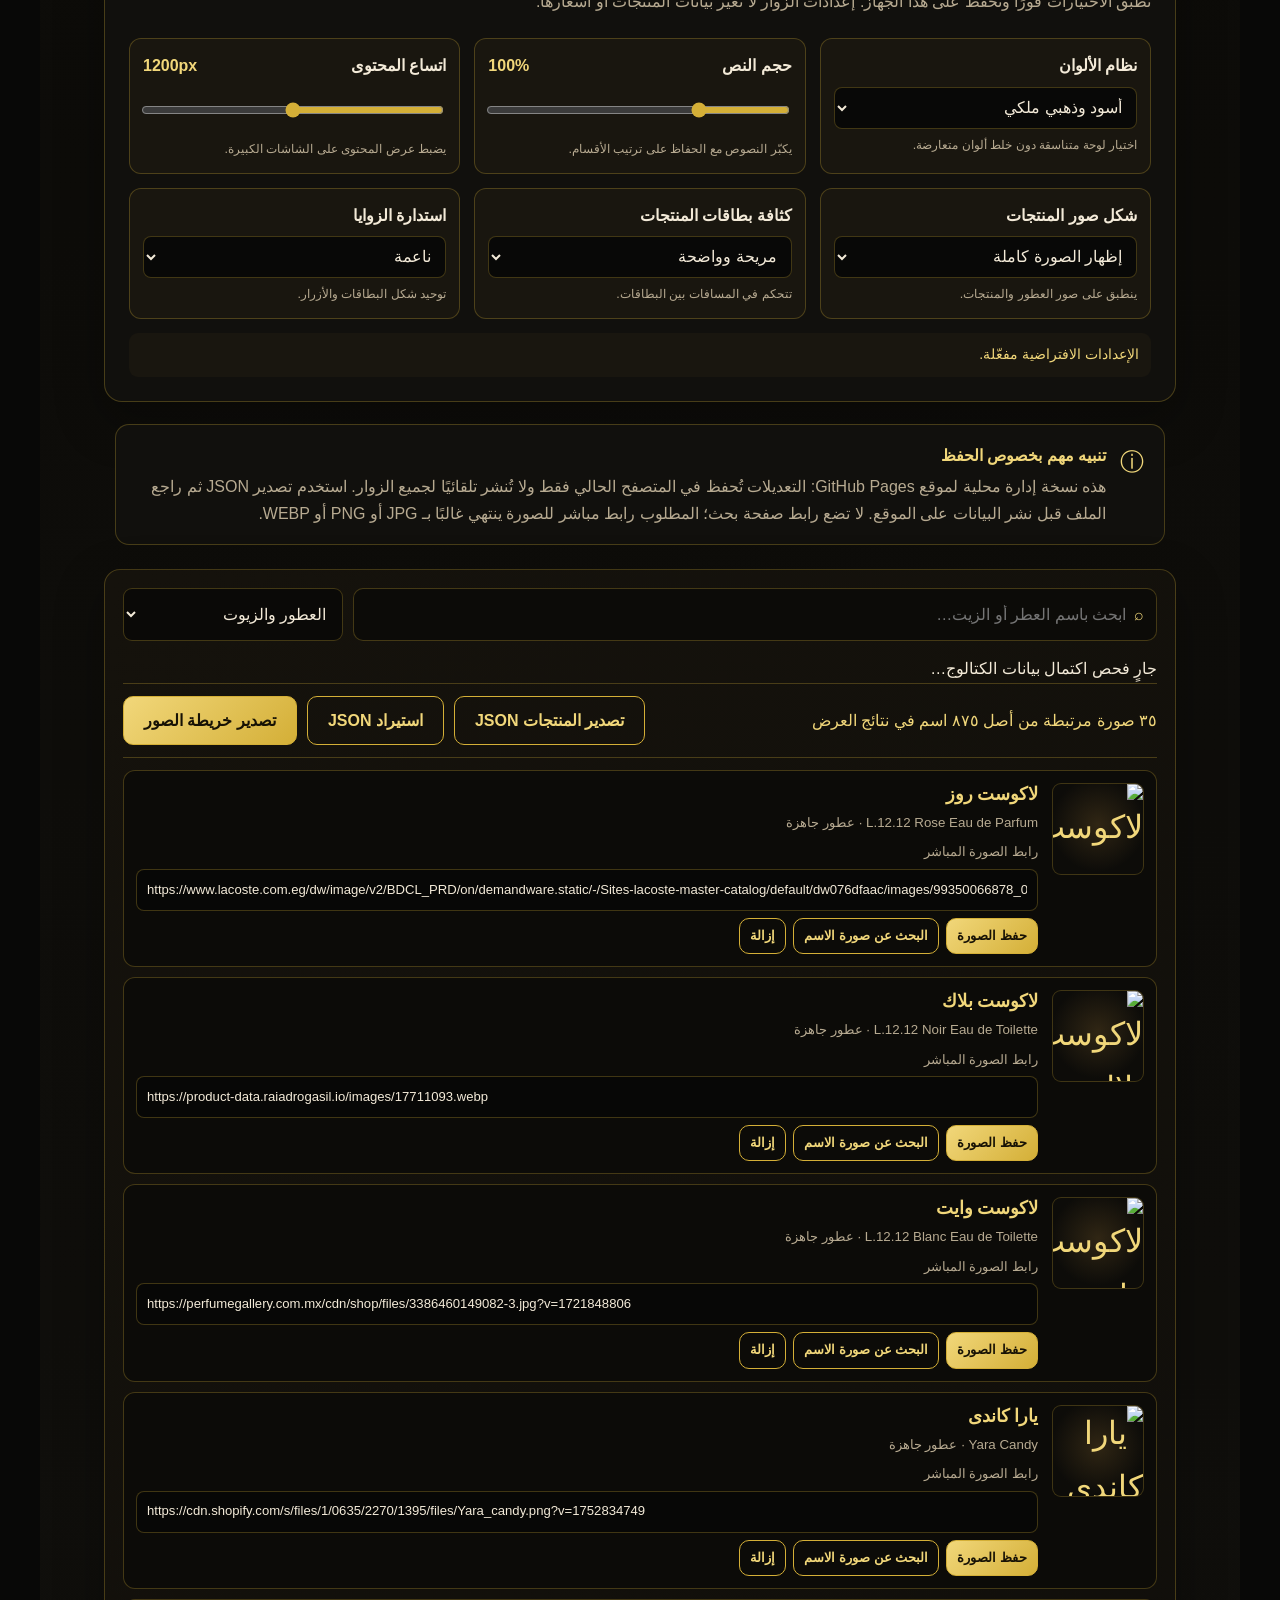
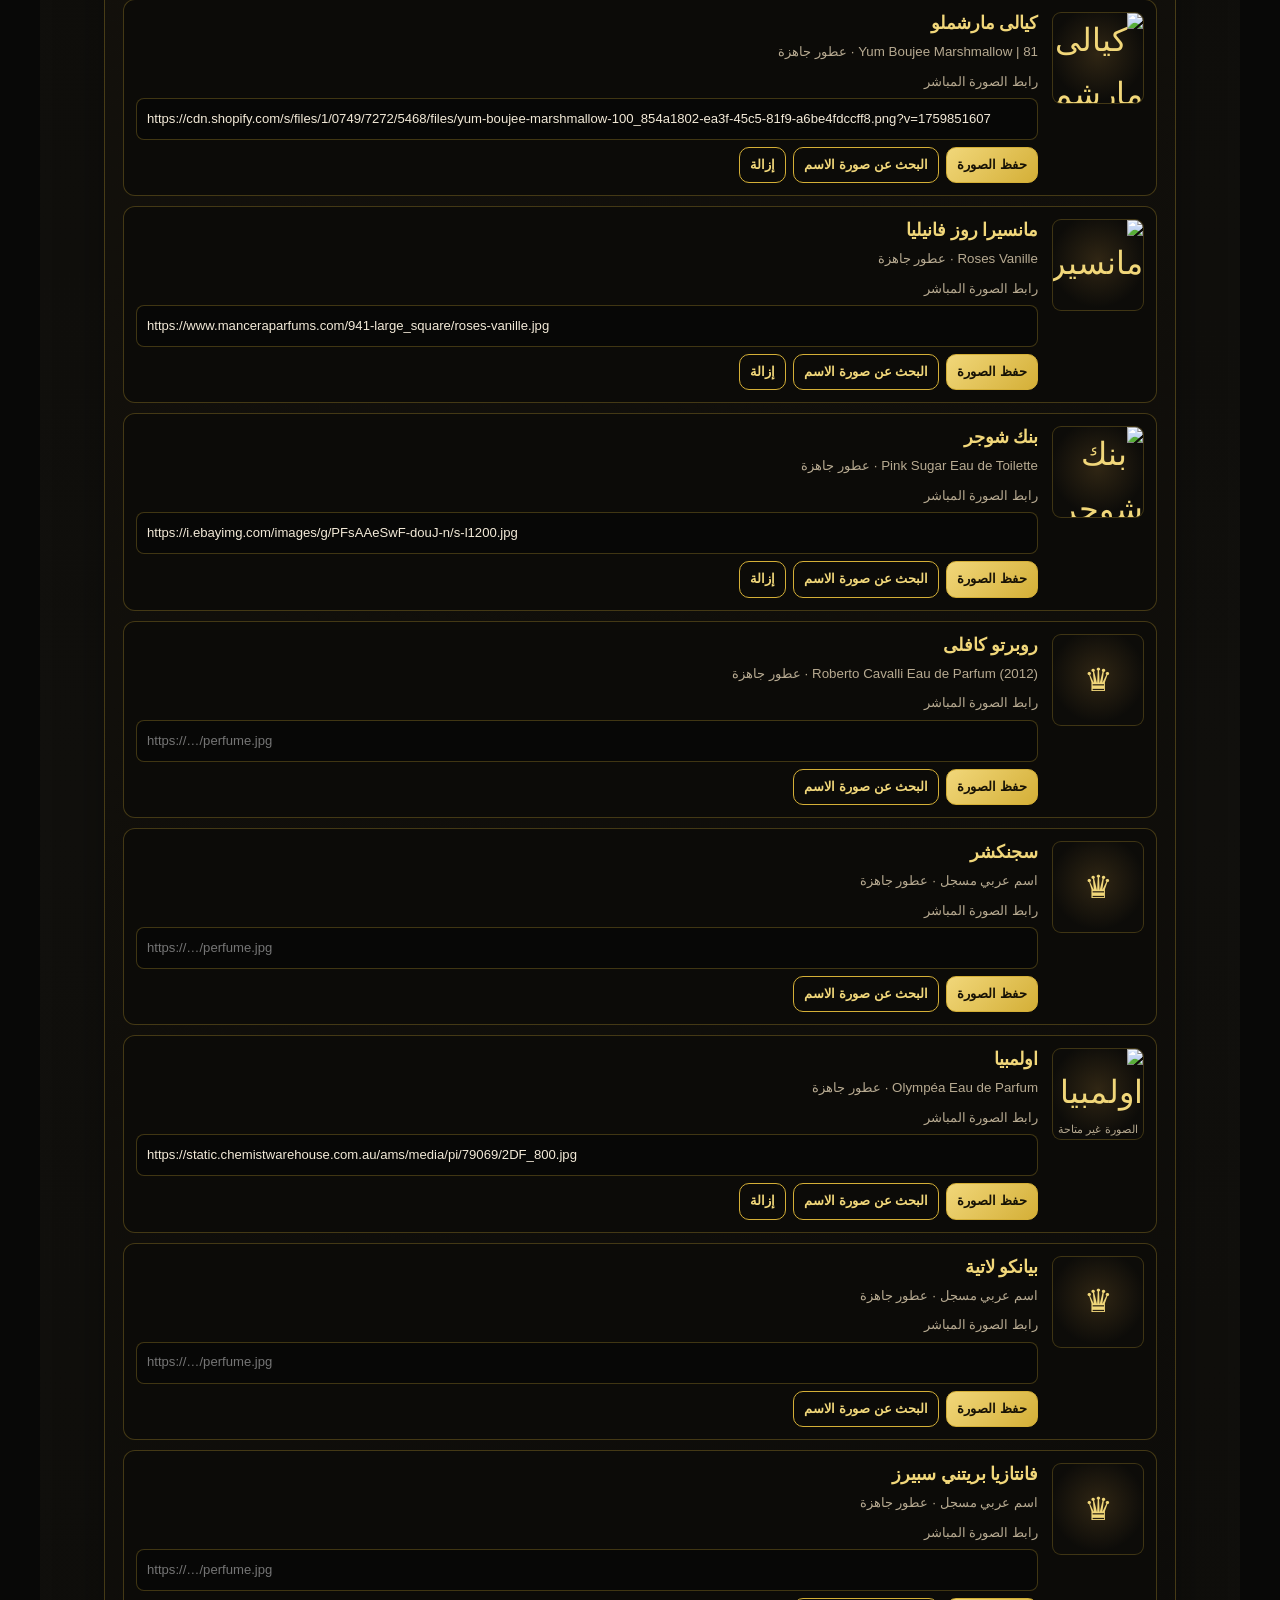
==== commit a54198d5: "Improve image descriptions and expose catalog completeness metrics" ====
--- a/index.html
+++ b/index.html
@@ -36,11 +36,11 @@
       <div class="section-head"><p class="eyebrow">THE KINGDOM DIRECTORY</p><h2>فهرس <span>مملكة العطور</span></h2><p>كل ما تحتاجه في مكان واضح. اختر القسم للانتقال إليه مباشرة، ويمكنك العودة إلى الفهرس في أي وقت.</p></div>
       <div class="notice-box"><span class="notice-icon">ⓘ</span><div><b>كيف تستخدم الفهرس؟</b><p>ابدأ بالزيوت أو العطور إذا كنت تعرف ما تبحث عنه، أو اختر تركيب عطرك إذا كنت تريد مزيجًا خاصًا. المنتجات التي تحتاج مراجعة ستظهر بوضوح على أنها غير مؤكدة ولن تُعامل كمنتجات جاهزة للشراء.</p></div></div>
       <div class="index-grid">
-        <a class="index-card index-oils" href="#oils"><span class="index-number">01</span><img src="assets/images/category-oils.svg" alt=""><span><b>الزيوت العطرية</b><small>الأسعار والأحجام وخيارات الزيت</small></span><i>←</i></a>
-        <a class="index-card" href="#catalog"><span class="index-number">02</span><img src="assets/images/category-ready.svg" alt=""><span><b>العطور الجاهزة</b><small>رجالي · حريمي · للجنسين</small></span><i>←</i></a>
+        <a class="index-card index-oils" href="#oils"><span class="index-number">01</span><img src="assets/images/category-oils.svg" alt="زجاجات زيوت عطرية"><span><b>الزيوت العطرية</b><small>الأسعار والأحجام وخيارات الزيت</small></span><i>←</i></a>
+        <a class="index-card" href="#catalog"><span class="index-number">02</span><img src="assets/images/category-ready.svg" alt="زجاجة عطر جاهز"><span><b>العطور الجاهزة</b><small>رجالي · حريمي · للجنسين</small></span><i>←</i></a>
         <a class="index-card" href="#blend"><span class="index-number">03</span><img src="assets/images/category-oils.svg" alt=""><span><b>تركيب عطرك الخاص</b><small>حدد الرائحة والحجم واطلب التسعير</small></span><i>←</i></a>
-        <a class="index-card" href="#oud"><span class="index-number">04</span><img src="assets/images/category-bakhoor.svg" alt=""><span><b>العود والبخور والمسك</b><small>الأنواع والطلبات الخاصة</small></span><i>←</i></a>
-        <a class="index-card" href="#gifts"><span class="index-number">05</span><img src="assets/images/category-gift.svg" alt=""><span><b>الهدايا والتغليف</b><small>بوكسات وتنسيقات حسب الطلب</small></span><i>←</i></a>
+        <a class="index-card" href="#oud"><span class="index-number">04</span><img src="assets/images/category-bakhoor.svg" alt="العود والبخور"><span><b>العود والبخور والمسك</b><small>الأنواع والطلبات الخاصة</small></span><i>←</i></a>
+        <a class="index-card" href="#gifts"><span class="index-number">05</span><img src="assets/images/category-gift.svg" alt="علبة هدية عطرية"><span><b>الهدايا والتغليف</b><small>بوكسات وتنسيقات حسب الطلب</small></span><i>←</i></a>
         <a class="index-card" href="#advisor"><span class="index-number">06</span><span class="index-symbol">✧</span><span><b>مستشار العطور</b><small>ساعدنا في معرفة ذوقك</small></span><i>←</i></a>
         <a class="index-card" href="#requests"><span class="index-number">07</span><span class="index-symbol">⌕</span><span><b>بحث وطلب عطر غير موجود</b><small>اكتب الاسم وسنراجع طلبك</small></span><i>←</i></a>
         <a class="index-card" href="#visit"><span class="index-number">08</span><span class="index-symbol">⌖</span><span><b>زيارة المتجر والتواصل</b><small>العنوان وواتساب والقناة</small></span><i>←</i></a>
@@ -95,7 +95,7 @@
       </div>
       <div class="notice-box"><span class="notice-icon">ⓘ</span><div><b>تنبيه مهم بخصوص الحفظ</b><p>هذه نسخة إدارة محلية لموقع GitHub Pages: التعديلات تُحفظ في المتصفح الحالي فقط ولا تُنشر تلقائيًا لجميع الزوار. استخدم تصدير JSON ثم راجع الملف قبل نشر البيانات على الموقع. لا تضع رابط صفحة بحث؛ المطلوب رابط مباشر للصورة ينتهي غالبًا بـ JPG أو PNG أو WEBP.</p></div></div>
       <div class="admin-panel"><div class="admin-toolbar"><label class="search-field"><span>⌕</span><input id="adminProductSearch" type="search" placeholder="ابحث باسم العطر أو الزيت…" autocomplete="off"></label><select id="adminCatalogType" aria-label="نوع الكتالوج"><option value="all">العطور والزيوت</option><option value="ready">العطور الجاهزة</option><option value="oil">الزيوت العطرية</option></select></div>
-      <div class="admin-summary"><span id="adminImageCount">جارٍ إحصاء الصور…</span><div class="admin-actions"><button class="btn btn-outline" id="exportProducts">تصدير المنتجات JSON</button><label class="btn btn-outline file-btn">استيراد JSON<input id="importProducts" type="file" accept="application/json,.json" hidden></label><button class="btn btn-gold" id="exportImageMap">تصدير خريطة الصور</button></div></div>
+      <div class="admin-quality-metrics" id="adminQualityMetrics" aria-live="polite"><span>جارٍ فحص اكتمال بيانات الكتالوج…</span></div><div class="admin-summary"><span id="adminImageCount">جارٍ إحصاء الصور…</span><div class="admin-actions"><button class="btn btn-outline" id="exportProducts">تصدير المنتجات JSON</button><label class="btn btn-outline file-btn">استيراد JSON<input id="importProducts" type="file" accept="application/json,.json" hidden></label><button class="btn btn-gold" id="exportImageMap">تصدير خريطة الصور</button></div></div>
       <div id="adminProductList" class="admin-product-list"><div class="loading-card">جارٍ تحميل الكتالوج…</div></div><div class="center-actions"><button class="btn btn-outline" id="adminLoadMore" hidden>عرض المزيد</button></div><p id="adminMessage" class="small muted" aria-live="polite"></p></div>
       <div class="section-back"><a href="#siteIndex">↑ العودة إلى فهرس المملكة</a></div>
     </section>
